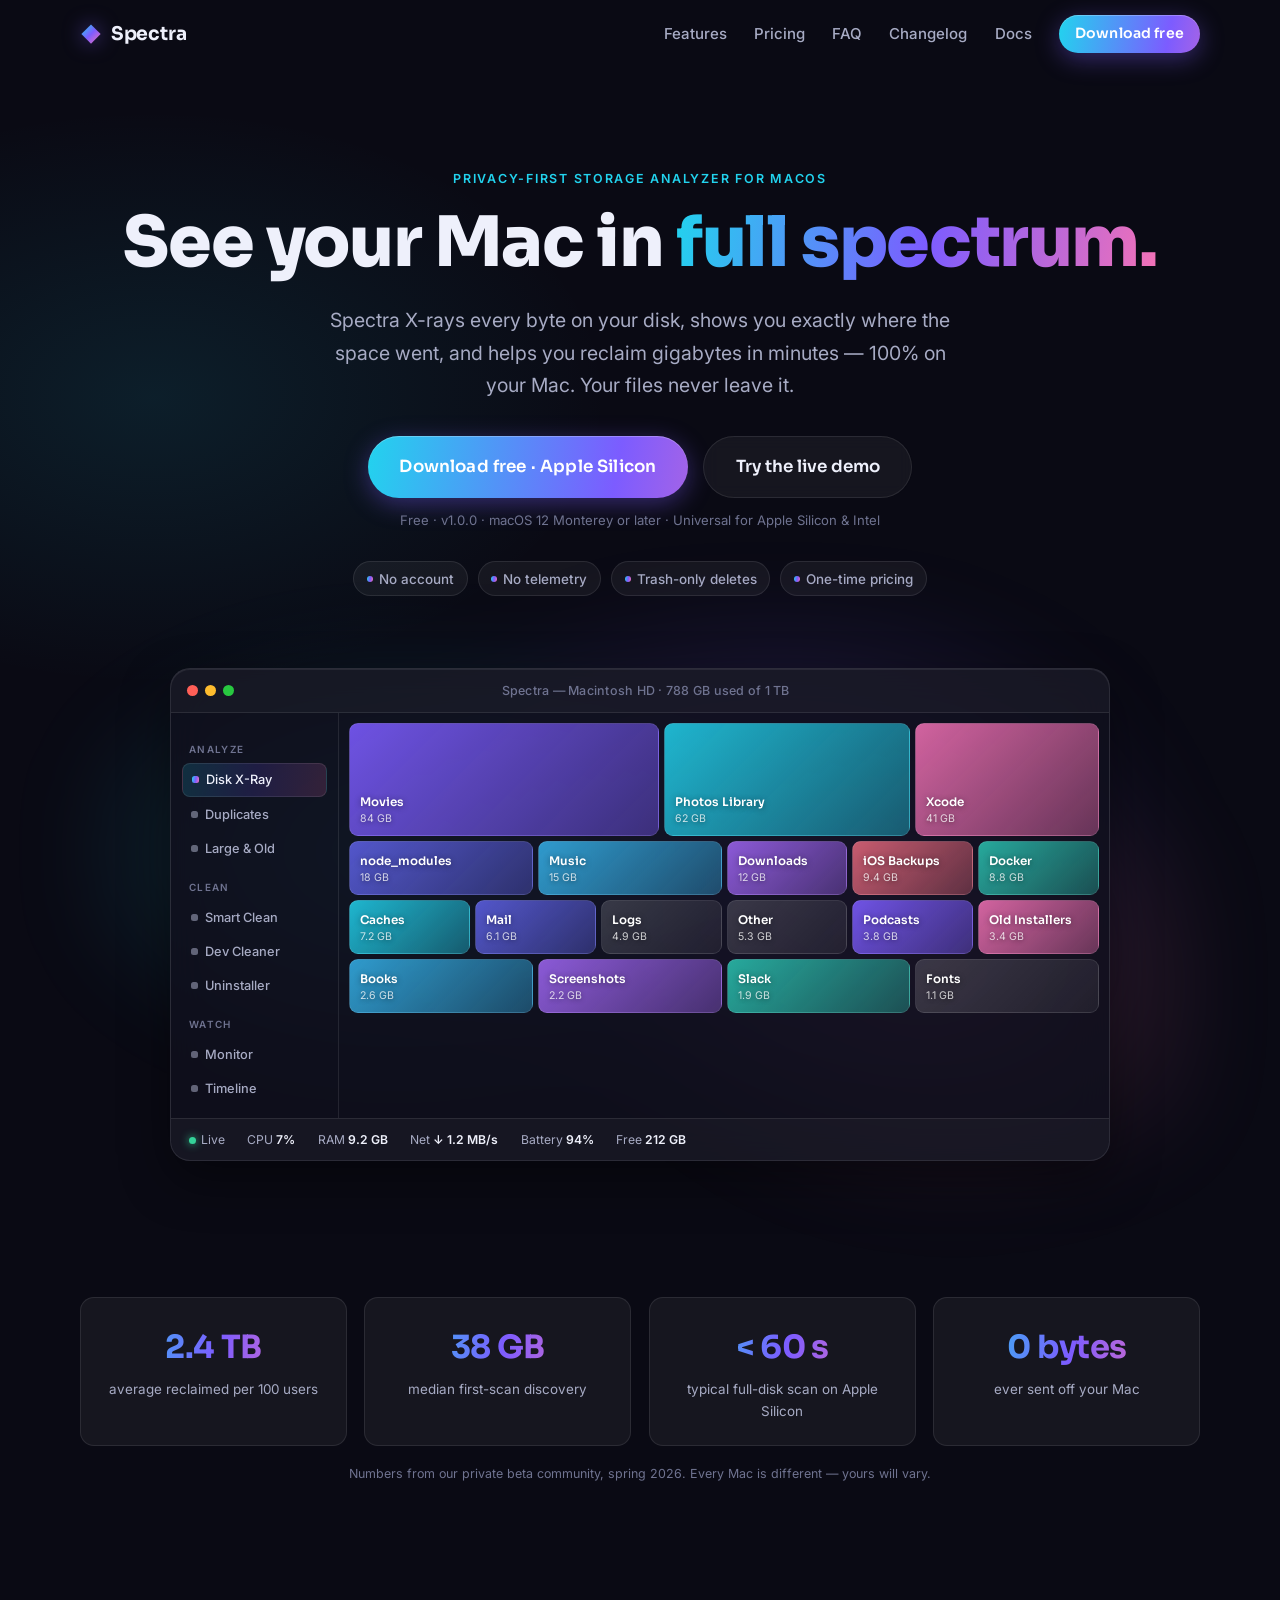
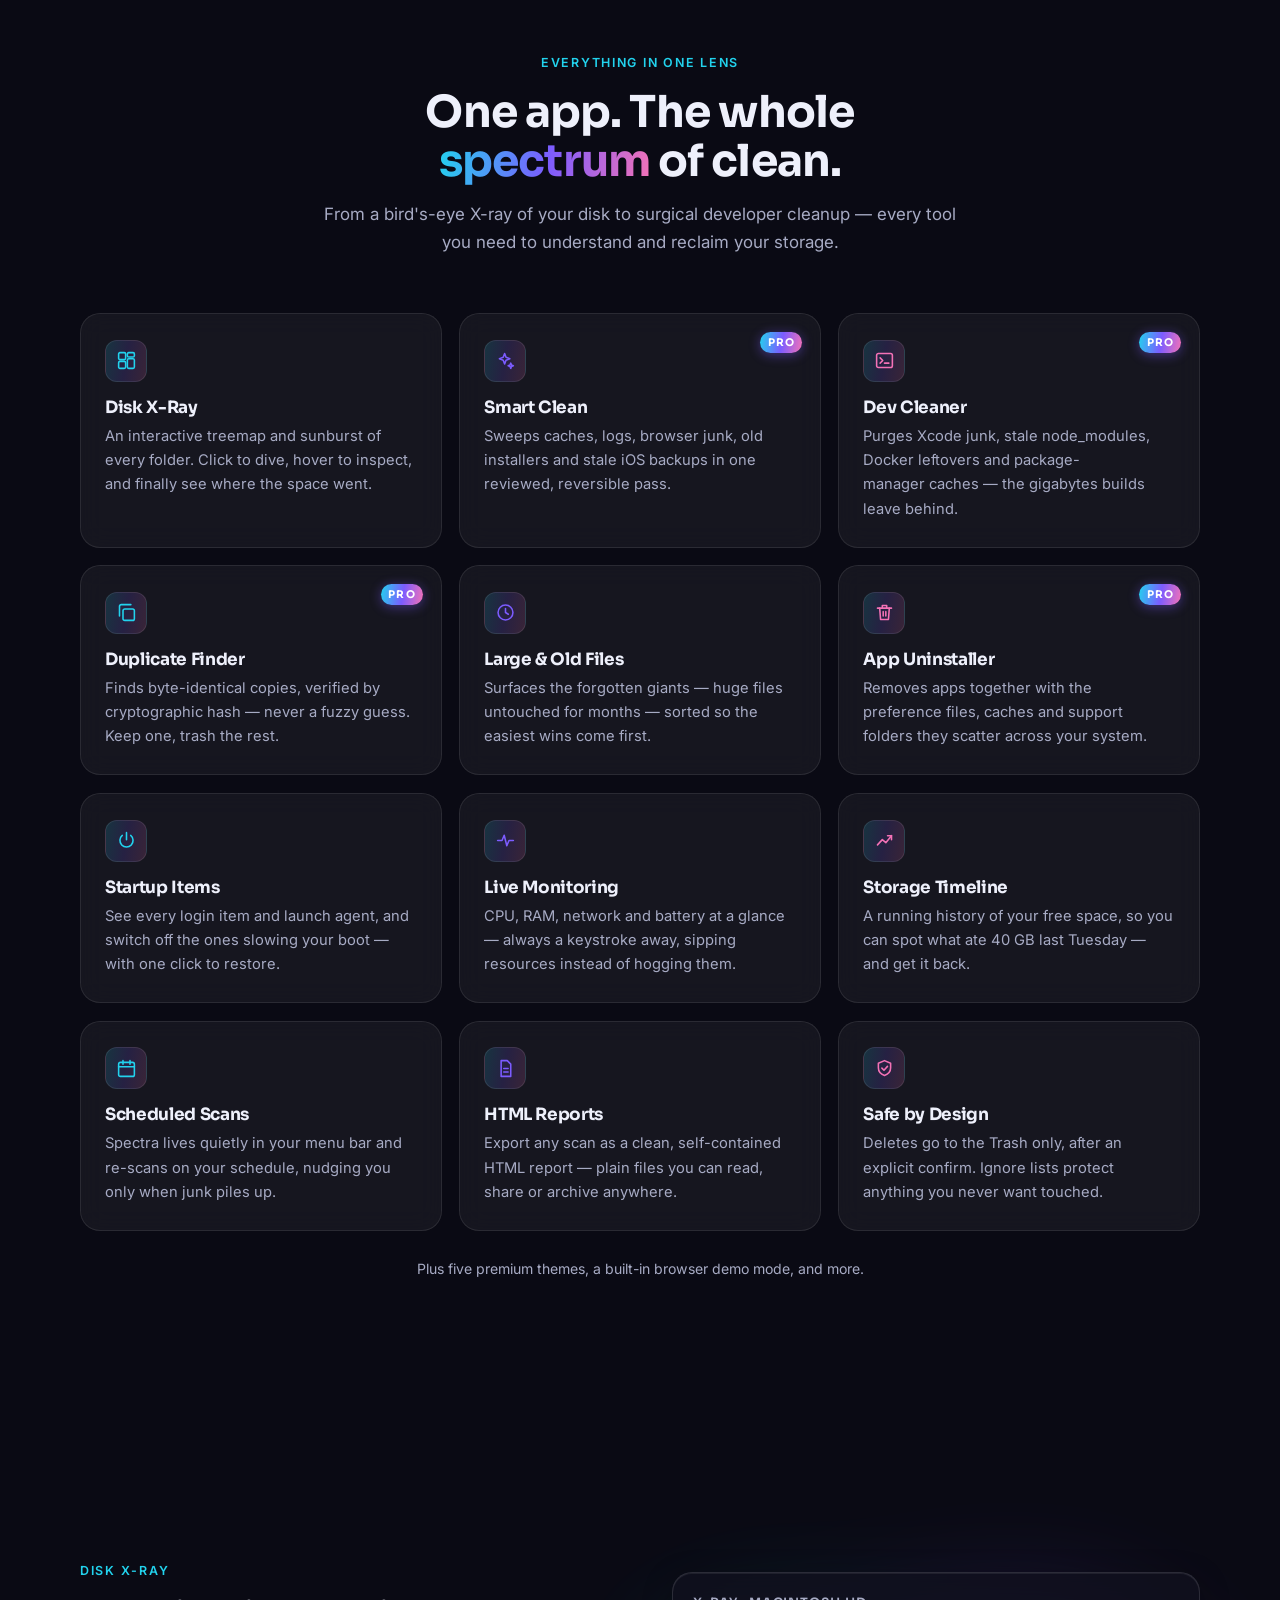
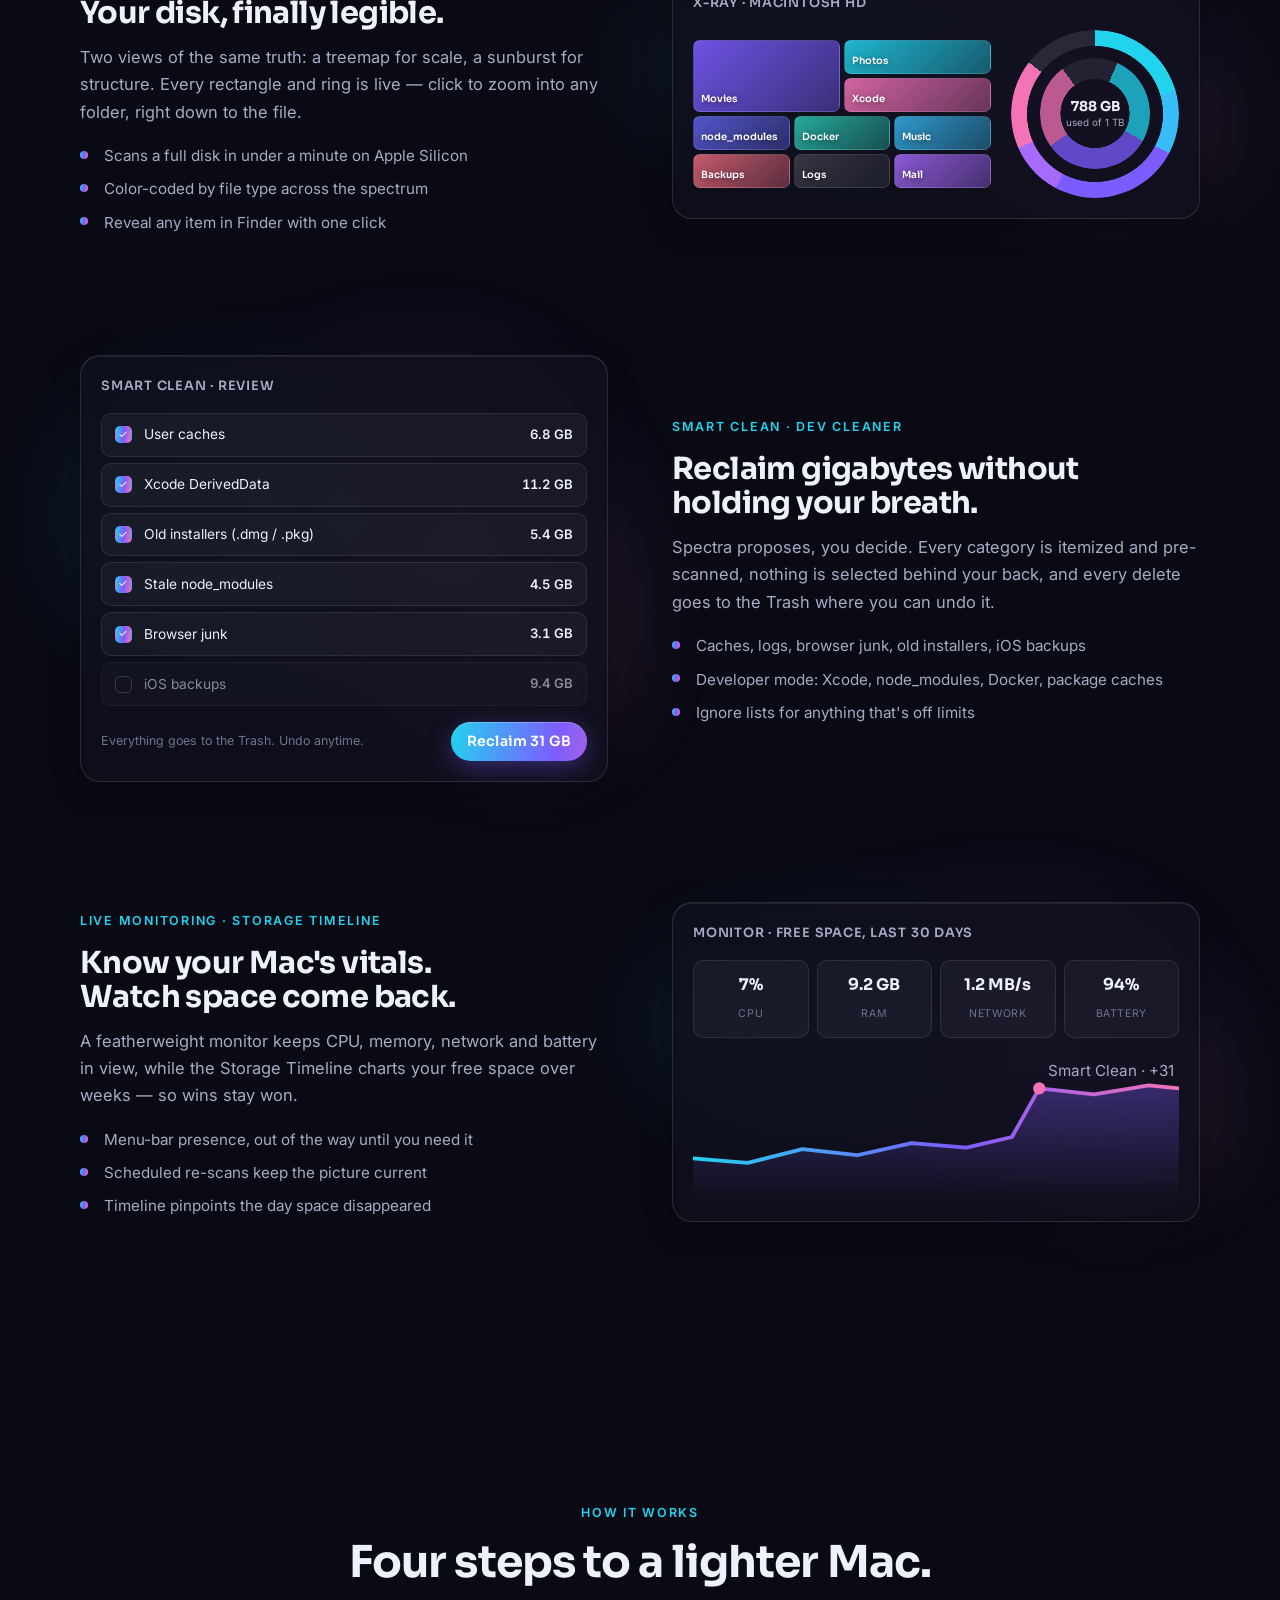
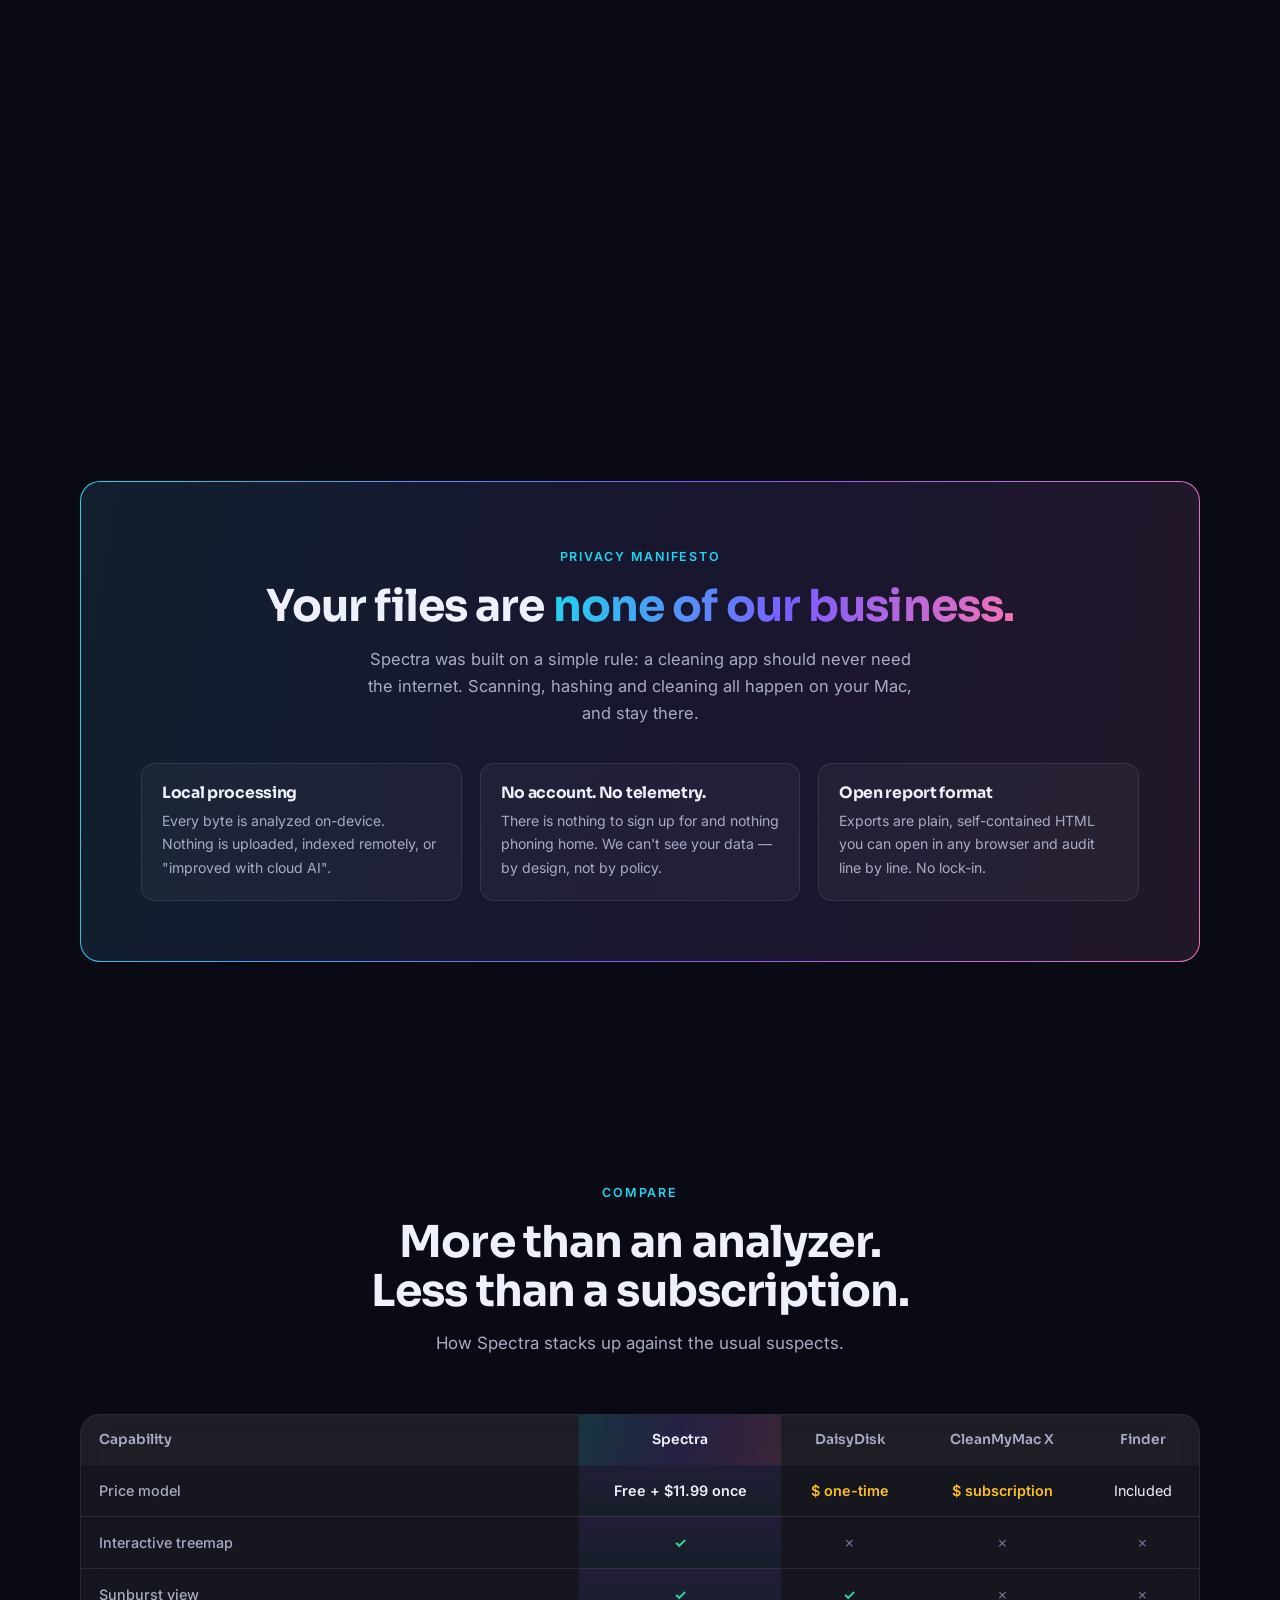
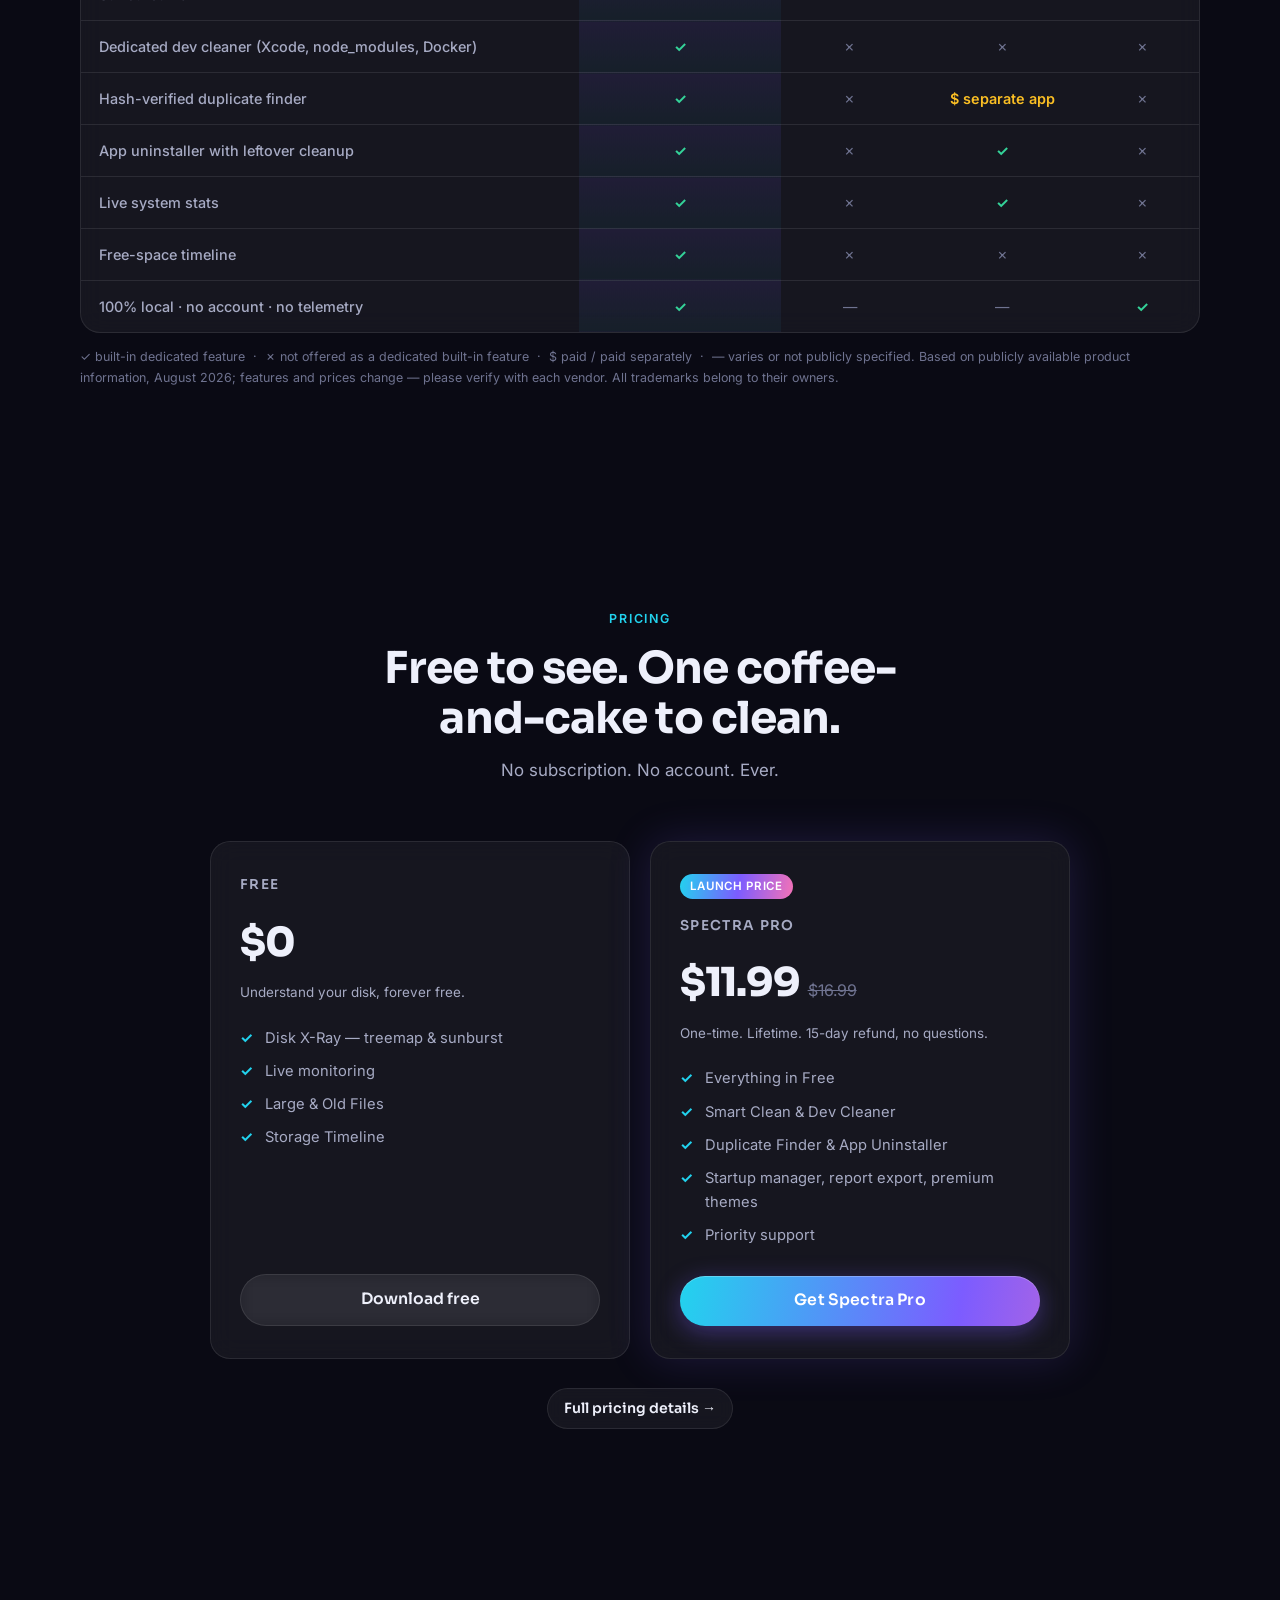
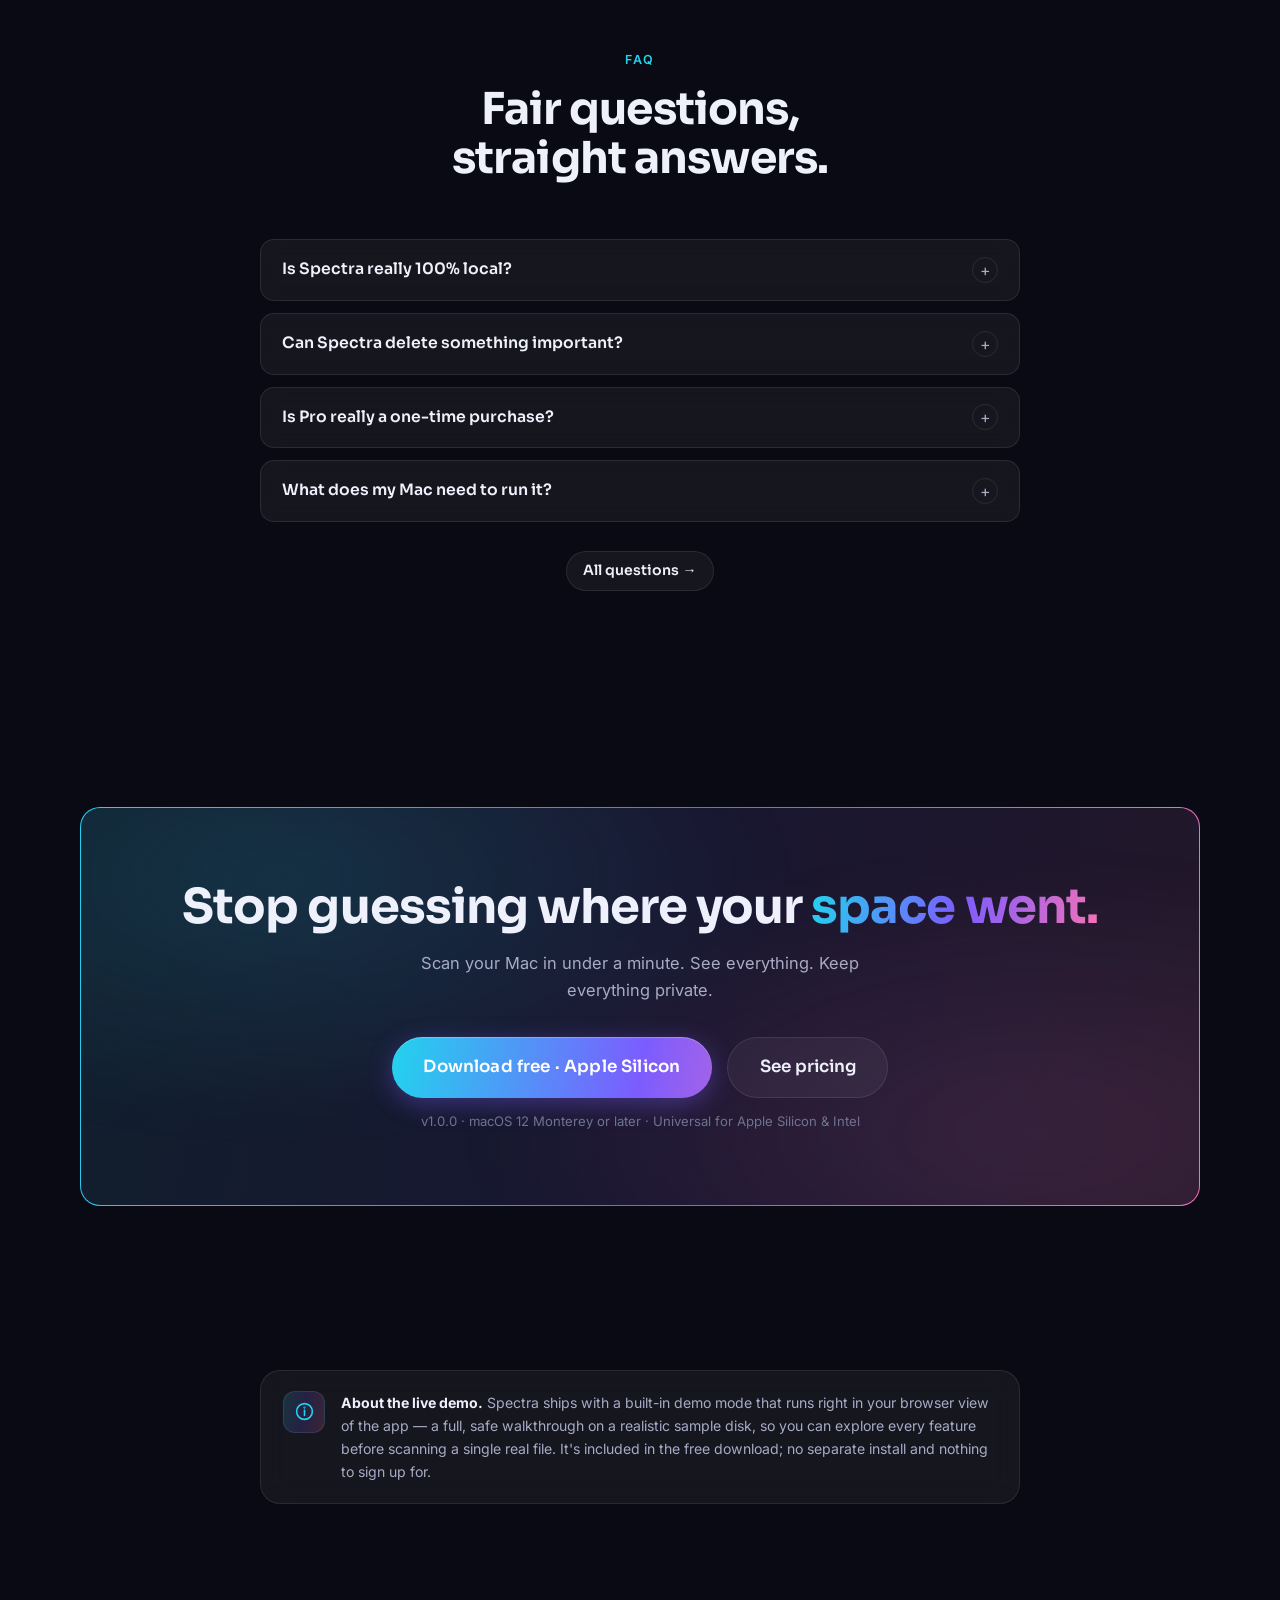
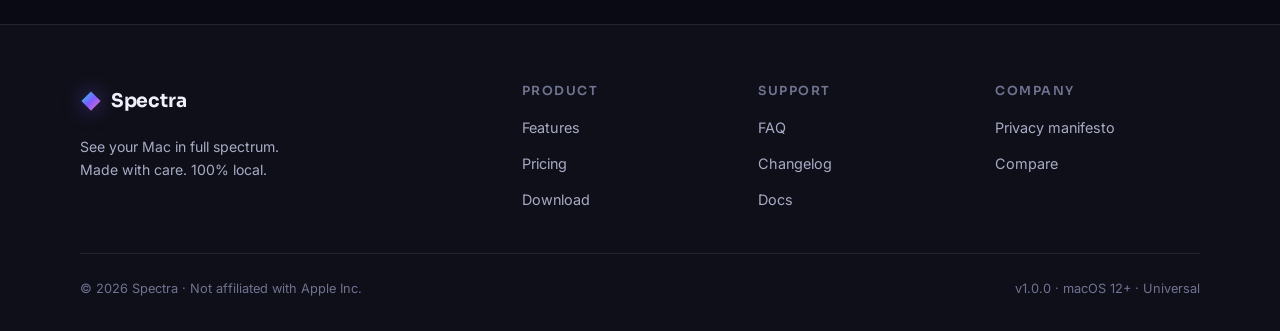
==== index.html @ 370bea1e "Deploy site" ====
<!DOCTYPE html>
<html lang="en">
<head>
  <meta charset="UTF-8">
  <meta name="viewport" content="width=device-width, initial-scale=1.0">
  <title>Spectra — See your Mac in full spectrum | Free Mac Storage Analyzer</title>
  <meta name="description" content="Spectra is a privacy-first storage analyzer &amp; cleaner for macOS. X-ray your disk with interactive treemaps and sunbursts, then reclaim gigabytes with Smart Clean, Dev Cleaner and Duplicate Finder — 100% local, no account, one-time pricing.">
  <meta name="theme-color" content="#0a0a14">

  <!-- Open Graph -->
  <meta property="og:type" content="website">
  <meta property="og:site_name" content="Spectra">
  <meta property="og:title" content="Spectra — See your Mac in full spectrum">
  <meta property="og:description" content="Privacy-first Mac storage analyzer &amp; cleaner. Interactive disk X-ray, Smart Clean, Dev Cleaner, duplicates and more — 100% local, no account, one-time US$11.99.">
  <meta name="twitter:card" content="summary">
  <meta name="twitter:title" content="Spectra — See your Mac in full spectrum">
  <meta name="twitter:description" content="Privacy-first Mac storage analyzer &amp; cleaner. 100% local, no account, one-time pricing.">

  <!-- Favicon: spectrum diamond -->
  <link rel="icon" href="data:image/svg+xml,%3Csvg%20xmlns='http://www.w3.org/2000/svg'%20viewBox='0%200%2064%2064'%3E%3Cdefs%3E%3ClinearGradient%20id='g'%20x1='0'%20y1='0'%20x2='1'%20y2='1'%3E%3Cstop%20offset='0'%20stop-color='%2322d3ee'/%3E%3Cstop%20offset='.5'%20stop-color='%237c5cff'/%3E%3Cstop%20offset='1'%20stop-color='%23f472b6'/%3E%3C/linearGradient%3E%3C/defs%3E%3Cpath%20d='M32%204%2060%2032%2032%2060%204%2032Z'%20fill='url(%23g)'/%3E%3C/svg%3E">

  <!-- Fonts -->
  <link rel="preconnect" href="https://fonts.googleapis.com">
  <link rel="preconnect" href="https://fonts.gstatic.com" crossorigin>
  <link href="https://fonts.googleapis.com/css2?family=Inter:wght@400;500;600&family=Sora:wght@600;700;800&display=swap" rel="stylesheet">

  <link rel="stylesheet" href="assets/site.css">
  <script src="assets/site.js" defer></script>
</head>
<body>
  <a class="skip-link" href="#main">Skip to content</a>

  <!-- ================= NAV (shared chrome) ================= -->
  <header class="site-nav">
    <div class="container nav-inner">
      <a class="logo" href="index.html" aria-label="Spectra home">
        <svg class="logo-mark" viewBox="0 0 64 64" aria-hidden="true">
          <defs>
            <linearGradient id="logo-grad" x1="0" y1="0" x2="1" y2="1">
              <stop offset="0" stop-color="#22d3ee"/>
              <stop offset=".5" stop-color="#7c5cff"/>
              <stop offset="1" stop-color="#f472b6"/>
            </linearGradient>
          </defs>
          <path d="M32 4 60 32 32 60 4 32Z" fill="url(#logo-grad)"/>
        </svg>
        Spectra
      </a>
      <button class="nav-toggle" aria-label="Toggle menu" aria-expanded="false">
        <span></span><span></span><span></span>
      </button>
      <nav class="nav-links" aria-label="Primary">
        <a href="index.html#features">Features</a>
        <a href="pricing.html">Pricing</a>
        <a href="faq.html">FAQ</a>
        <a href="changelog.html">Changelog</a>
        <a href="docs.html">Docs</a>
        <a class="btn btn-sm" href="download.html">Download free</a>
      </nav>
    </div>
  </header>

  <main id="main">

    <!-- ================= 1. HERO ================= -->
    <section class="hero">
      <div class="container">
        <span class="eyebrow">Privacy-first storage analyzer for macOS</span>
        <h1>See your Mac in <span class="grad-text">full&nbsp;spectrum.</span></h1>
        <p class="hero-sub">Spectra X-rays every byte on your disk, shows you exactly where the space went, and helps you reclaim gigabytes in minutes — 100% on your Mac. Your files never leave it.</p>

        <div class="hero-ctas">
          <a class="btn btn-lg js-download" href="https://github.com/prashant1998gupta/spectra/releases/download/v1.0.0/Spectra-1.0.0-arm64.dmg" data-live>Download free · Apple Silicon</a>
          <a class="btn-ghost btn-lg" href="#demo-note">Try the live demo</a>
        </div>
        <span class="btn-note">Free · v1.0.0 · macOS 12 Monterey or later · Universal for Apple Silicon &amp; Intel</span>

        <ul class="chips" aria-label="Trust points">
          <li class="chip">No account</li>
          <li class="chip">No telemetry</li>
          <li class="chip">Trash-only deletes</li>
          <li class="chip">One-time pricing</li>
        </ul>

        <!-- Hero visual: app-window mockup -->
        <div class="hero-visual" aria-hidden="true">
          <div class="aurora"></div>
          <div class="window">
            <div class="win-bar">
              <div class="win-dots"><i></i><i></i><i></i></div>
              <div class="win-title">Spectra — Macintosh HD · 788 GB used of 1 TB</div>
            </div>
            <div class="win-body">
              <div class="win-side">
                <span class="side-label">Analyze</span>
                <span class="side-item is-active">Disk X-Ray</span>
                <span class="side-item">Duplicates</span>
                <span class="side-item">Large &amp; Old</span>
                <span class="side-label">Clean</span>
                <span class="side-item">Smart Clean</span>
                <span class="side-item">Dev Cleaner</span>
                <span class="side-item">Uninstaller</span>
                <span class="side-label">Watch</span>
                <span class="side-item">Monitor</span>
                <span class="side-item">Timeline</span>
              </div>
              <div class="treemap">
                <div class="tile t-violet c5 r2"><b>Movies</b><span>84 GB</span></div>
                <div class="tile t-cyan c4 r2"><b>Photos Library</b><span>62 GB</span></div>
                <div class="tile t-magenta c3 r2"><b>Xcode</b><span>41 GB</span></div>
                <div class="tile t-indigo c3"><b>node_modules</b><span>18 GB</span></div>
                <div class="tile t-sky c3"><b>Music</b><span>15 GB</span></div>
                <div class="tile t-purple c2"><b>Downloads</b><span>12 GB</span></div>
                <div class="tile t-pink c2"><b>iOS Backups</b><span>9.4 GB</span></div>
                <div class="tile t-teal c2"><b>Docker</b><span>8.8 GB</span></div>
                <div class="tile t-cyan c2"><b>Caches</b><span>7.2 GB</span></div>
                <div class="tile t-indigo c2"><b>Mail</b><span>6.1 GB</span></div>
                <div class="tile t-dim c2"><b>Logs</b><span>4.9 GB</span></div>
                <div class="tile t-dim c2"><b>Other</b><span>5.3 GB</span></div>
                <div class="tile t-violet c2"><b>Podcasts</b><span>3.8 GB</span></div>
                <div class="tile t-magenta c2"><b>Old Installers</b><span>3.4 GB</span></div>
                <div class="tile t-sky c3"><b>Books</b><span>2.6 GB</span></div>
                <div class="tile t-purple c3"><b>Screenshots</b><span>2.2 GB</span></div>
                <div class="tile t-teal c3"><b>Slack</b><span>1.9 GB</span></div>
                <div class="tile t-dim c3"><b>Fonts</b><span>1.1 GB</span></div>
              </div>
            </div>
            <div class="statbar">
              <span><i class="dot-live"></i>Live</span>
              <span>CPU <b>7%</b></span>
              <span>RAM <b>9.2 GB</b></span>
              <span>Net <b>↓ 1.2 MB/s</b></span>
              <span>Battery <b>94%</b></span>
              <span>Free <b>212 GB</b></span>
            </div>
          </div>
        </div>
      </div>
    </section>

    <!-- ================= 2. METRICS STRIP ================= -->
    <section class="section--tight">
      <div class="container">
        <div class="metrics reveal">
          <div class="metric"><b>2.4 TB</b><span>average reclaimed per 100 users</span></div>
          <div class="metric"><b>38 GB</b><span>median first-scan discovery</span></div>
          <div class="metric"><b>&lt; 60 s</b><span>typical full-disk scan on Apple Silicon</span></div>
          <div class="metric"><b>0 bytes</b><span>ever sent off your Mac</span></div>
        </div>
        <p class="metrics-note">Numbers from our private beta community, spring 2026. Every Mac is different — yours will vary.</p>
      </div>
    </section>

    <!-- ================= 3. FEATURES ================= -->
    <section class="section" id="features">
      <div class="container">
        <div class="section-head section-head--center">
          <span class="eyebrow">Everything in one lens</span>
          <h2>One app. The whole <span class="grad-text">spectrum</span> of clean.</h2>
          <p>From a bird's-eye X-ray of your disk to surgical developer cleanup — every tool you need to understand and reclaim your storage.</p>
        </div>

        <div class="features-grid">
          <div class="card reveal">
            <span class="card-icon"><svg viewBox="0 0 24 24" fill="none" stroke="currentColor" stroke-width="1.8" stroke-linecap="round" stroke-linejoin="round"><rect x="3" y="3" width="8" height="8" rx="1.5"/><rect x="13" y="3" width="8" height="5" rx="1.5"/><rect x="13" y="10" width="8" height="11" rx="1.5"/><rect x="3" y="13" width="8" height="8" rx="1.5"/></svg></span>
            <h3>Disk X-Ray</h3>
            <p>An interactive treemap and sunburst of every folder. Click to dive, hover to inspect, and finally see where the space went.</p>
          </div>

          <div class="card reveal">
            <span class="badge-pro">Pro</span>
            <span class="card-icon"><svg viewBox="0 0 24 24" fill="none" stroke="currentColor" stroke-width="1.8" stroke-linecap="round" stroke-linejoin="round"><path d="M11 4l1.6 4.4L17 10l-4.4 1.6L11 16l-1.6-4.4L5 10l4.4-1.6z"/><path d="M18 15l.8 2.2L21 18l-2.2.8L18 21l-.8-2.2L15 18l2.2-.8z"/></svg></span>
            <h3>Smart Clean</h3>
            <p>Sweeps caches, logs, browser junk, old installers and stale iOS backups in one reviewed, reversible pass.</p>
          </div>

          <div class="card reveal">
            <span class="badge-pro">Pro</span>
            <span class="card-icon"><svg viewBox="0 0 24 24" fill="none" stroke="currentColor" stroke-width="1.8" stroke-linecap="round" stroke-linejoin="round"><rect x="3" y="4" width="18" height="16" rx="2"/><polyline points="7 9 10 12 7 15"/><line x1="12" y1="15" x2="17" y2="15"/></svg></span>
            <h3>Dev Cleaner</h3>
            <p>Purges Xcode junk, stale node_modules, Docker leftovers and package-manager caches — the gigabytes builds leave behind.</p>
          </div>

          <div class="card reveal">
            <span class="badge-pro">Pro</span>
            <span class="card-icon"><svg viewBox="0 0 24 24" fill="none" stroke="currentColor" stroke-width="1.8" stroke-linecap="round" stroke-linejoin="round"><rect x="8" y="8" width="13" height="13" rx="2"/><path d="M4 16V5a2 2 0 0 1 2-2h11"/></svg></span>
            <h3>Duplicate Finder</h3>
            <p>Finds byte-identical copies, verified by cryptographic hash — never a fuzzy guess. Keep one, trash the rest.</p>
          </div>

          <div class="card reveal">
            <span class="card-icon"><svg viewBox="0 0 24 24" fill="none" stroke="currentColor" stroke-width="1.8" stroke-linecap="round" stroke-linejoin="round"><circle cx="12" cy="12" r="8.5"/><polyline points="12 7.5 12 12 15.2 14"/></svg></span>
            <h3>Large &amp; Old Files</h3>
            <p>Surfaces the forgotten giants — huge files untouched for months — sorted so the easiest wins come first.</p>
          </div>

          <div class="card reveal">
            <span class="badge-pro">Pro</span>
            <span class="card-icon"><svg viewBox="0 0 24 24" fill="none" stroke="currentColor" stroke-width="1.8" stroke-linecap="round" stroke-linejoin="round"><polyline points="4 7 20 7"/><path d="M6.5 7l1 13h9l1-13"/><path d="M9.5 7V4h5v3"/><line x1="10.5" y1="11" x2="10.5" y2="16"/><line x1="13.5" y1="11" x2="13.5" y2="16"/></svg></span>
            <h3>App Uninstaller</h3>
            <p>Removes apps together with the preference files, caches and support folders they scatter across your system.</p>
          </div>

          <div class="card reveal">
            <span class="card-icon"><svg viewBox="0 0 24 24" fill="none" stroke="currentColor" stroke-width="1.8" stroke-linecap="round" stroke-linejoin="round"><path d="M12 3v8"/><path d="M7.2 6.2a7.5 7.5 0 1 0 9.6 0"/></svg></span>
            <h3>Startup Items</h3>
            <p>See every login item and launch agent, and switch off the ones slowing your boot — with one click to restore.</p>
          </div>

          <div class="card reveal">
            <span class="card-icon"><svg viewBox="0 0 24 24" fill="none" stroke="currentColor" stroke-width="1.8" stroke-linecap="round" stroke-linejoin="round"><polyline points="3 12 8 12 10.5 6 13.5 18 16 12 21 12"/></svg></span>
            <h3>Live Monitoring</h3>
            <p>CPU, RAM, network and battery at a glance — always a keystroke away, sipping resources instead of hogging them.</p>
          </div>

          <div class="card reveal">
            <span class="card-icon"><svg viewBox="0 0 24 24" fill="none" stroke="currentColor" stroke-width="1.8" stroke-linecap="round" stroke-linejoin="round"><polyline points="4 17 9.5 11 13.5 14.5 20 6.5"/><polyline points="20 11 20 6.5 15.5 6.5"/></svg></span>
            <h3>Storage Timeline</h3>
            <p>A running history of your free space, so you can spot what ate 40 GB last Tuesday — and get it back.</p>
          </div>

          <div class="card reveal">
            <span class="card-icon"><svg viewBox="0 0 24 24" fill="none" stroke="currentColor" stroke-width="1.8" stroke-linecap="round" stroke-linejoin="round"><rect x="3" y="5" width="18" height="16" rx="2"/><line x1="3" y1="10" x2="21" y2="10"/><line x1="8" y1="3" x2="8" y2="7"/><line x1="16" y1="3" x2="16" y2="7"/></svg></span>
            <h3>Scheduled Scans</h3>
            <p>Spectra lives quietly in your menu bar and re-scans on your schedule, nudging you only when junk piles up.</p>
          </div>

          <div class="card reveal">
            <span class="card-icon"><svg viewBox="0 0 24 24" fill="none" stroke="currentColor" stroke-width="1.8" stroke-linecap="round" stroke-linejoin="round"><path d="M7 3h7l4 4v14H7z"/><line x1="10" y1="12" x2="15" y2="12"/><line x1="10" y1="16" x2="15" y2="16"/></svg></span>
            <h3>HTML Reports</h3>
            <p>Export any scan as a clean, self-contained HTML report — plain files you can read, share or archive anywhere.</p>
          </div>

          <div class="card reveal">
            <span class="card-icon"><svg viewBox="0 0 24 24" fill="none" stroke="currentColor" stroke-width="1.8" stroke-linecap="round" stroke-linejoin="round"><path d="M12 3l7 3v5.2c0 4.4-2.9 7.4-7 8.8-4.1-1.4-7-4.4-7-8.8V6z"/><polyline points="9 11.6 11.4 14 15.4 9.6"/></svg></span>
            <h3>Safe by Design</h3>
            <p>Deletes go to the Trash only, after an explicit confirm. Ignore lists protect anything you never want touched.</p>
          </div>
        </div>

        <p class="center small muted" style="margin-top:1.6rem">Plus five premium themes, a built-in browser demo mode, and more.</p>
      </div>
    </section>

    <!-- ================= 4. DEEP-DIVE ROWS ================= -->
    <section class="section" id="deep-dive">
      <div class="container">

        <!-- (a) Disk X-Ray -->
        <div class="row">
          <div class="row-copy reveal">
            <span class="eyebrow">Disk X-Ray</span>
            <h3>Your disk, finally legible.</h3>
            <p>Two views of the same truth: a treemap for scale, a sunburst for structure. Every rectangle and ring is live — click to zoom into any folder, right down to the file.</p>
            <ul>
              <li>Scans a full disk in under a minute on Apple Silicon</li>
              <li>Color-coded by file type across the spectrum</li>
              <li>Reveal any item in Finder with one click</li>
            </ul>
          </div>
          <div class="row-visual reveal" aria-hidden="true">
            <div class="aurora"></div>
            <div class="mock">
              <div class="mock-title">X-Ray · Macintosh HD</div>
              <div class="xray-mock">
                <div class="mini-treemap">
                  <div class="tile t-violet mc3 mr2"><b>Movies</b></div>
                  <div class="tile t-cyan mc3"><b>Photos</b></div>
                  <div class="tile t-magenta mc3"><b>Xcode</b></div>
                  <div class="tile t-indigo mc2"><b>node_modules</b></div>
                  <div class="tile t-teal mc2"><b>Docker</b></div>
                  <div class="tile t-sky mc2"><b>Music</b></div>
                  <div class="tile t-pink mc2"><b>Backups</b></div>
                  <div class="tile t-dim mc2"><b>Logs</b></div>
                  <div class="tile t-purple mc2"><b>Mail</b></div>
                </div>
                <div class="sunburst">
                  <div class="sun-ring"></div>
                  <div class="sun-core"></div>
                  <div class="sun-label"><b>788 GB</b>used of 1 TB</div>
                </div>
              </div>
            </div>
          </div>
        </div>

        <!-- (b) Smart Clean + Dev Cleaner -->
        <div class="row row--flip">
          <div class="row-copy reveal">
            <span class="eyebrow">Smart Clean · Dev Cleaner</span>
            <h3>Reclaim gigabytes without holding your breath.</h3>
            <p>Spectra proposes, you decide. Every category is itemized and pre-scanned, nothing is selected behind your back, and every delete goes to the Trash where you can undo it.</p>
            <ul>
              <li>Caches, logs, browser junk, old installers, iOS backups</li>
              <li>Developer mode: Xcode, node_modules, Docker, package caches</li>
              <li>Ignore lists for anything that's off limits</li>
            </ul>
          </div>
          <div class="row-visual reveal" aria-hidden="true">
            <div class="aurora"></div>
            <div class="mock">
              <div class="mock-title">Smart Clean · Review</div>
              <div class="checklist">
                <div class="check-item is-on"><span class="box">✓</span> User caches <span class="size">6.8 GB</span></div>
                <div class="check-item is-on"><span class="box">✓</span> Xcode DerivedData <span class="size">11.2 GB</span></div>
                <div class="check-item is-on"><span class="box">✓</span> Old installers (.dmg / .pkg) <span class="size">5.4 GB</span></div>
                <div class="check-item is-on"><span class="box">✓</span> Stale node_modules <span class="size">4.5 GB</span></div>
                <div class="check-item is-on"><span class="box">✓</span> Browser junk <span class="size">3.1 GB</span></div>
                <div class="check-item is-off"><span class="box"></span> iOS backups <span class="size">9.4 GB</span></div>
              </div>
              <div class="reclaim-bar">
                <span class="hint">Everything goes to the Trash. Undo anytime.</span>
                <span class="btn btn-sm">Reclaim 31 GB</span>
              </div>
            </div>
          </div>
        </div>

        <!-- (c) Monitoring + timeline -->
        <div class="row">
          <div class="row-copy reveal">
            <span class="eyebrow">Live Monitoring · Storage Timeline</span>
            <h3>Know your Mac's vitals. Watch space come back.</h3>
            <p>A featherweight monitor keeps CPU, memory, network and battery in view, while the Storage Timeline charts your free space over weeks — so wins stay won.</p>
            <ul>
              <li>Menu-bar presence, out of the way until you need it</li>
              <li>Scheduled re-scans keep the picture current</li>
              <li>Timeline pinpoints the day space disappeared</li>
            </ul>
          </div>
          <div class="row-visual reveal" aria-hidden="true">
            <div class="aurora"></div>
            <div class="mock">
              <div class="mock-title">Monitor · Free space, last 30 days</div>
              <div class="monitor-grid">
                <div class="monitor-cell"><b>7%</b><span>CPU</span></div>
                <div class="monitor-cell"><b>9.2 GB</b><span>RAM</span></div>
                <div class="monitor-cell"><b>1.2 MB/s</b><span>Network</span></div>
                <div class="monitor-cell"><b>94%</b><span>Battery</span></div>
              </div>
              <svg class="spark" viewBox="0 0 320 96" role="img" aria-label="Free space rising after a Smart Clean">
                <defs>
                  <linearGradient id="spark-stroke" x1="0" y1="0" x2="1" y2="0">
                    <stop offset="0" stop-color="#22d3ee"/>
                    <stop offset=".55" stop-color="#7c5cff"/>
                    <stop offset="1" stop-color="#f472b6"/>
                  </linearGradient>
                  <linearGradient id="spark-fill" x1="0" y1="0" x2="0" y2="1">
                    <stop offset="0" stop-color="#7c5cff" stop-opacity=".35"/>
                    <stop offset="1" stop-color="#7c5cff" stop-opacity="0"/>
                  </linearGradient>
                </defs>
                <path d="M0 68 L36 71 L72 62 L108 66 L144 58 L180 61 L210 54 L228 22 L264 26 L300 20 L320 22 L320 96 L0 96 Z" fill="url(#spark-fill)"/>
                <path d="M0 68 L36 71 L72 62 L108 66 L144 58 L180 61 L210 54 L228 22 L264 26 L300 20 L320 22" fill="none" stroke="url(#spark-stroke)" stroke-width="2.5" stroke-linecap="round" stroke-linejoin="round"/>
                <circle cx="228" cy="22" r="4" fill="#f472b6"/>
                <text x="234" y="14" fill="#a7abc4" font-size="10" font-family="Inter, sans-serif">Smart Clean · +31 GB</text>
              </svg>
            </div>
          </div>
        </div>

      </div>
    </section>

    <!-- ================= 5. HOW IT WORKS ================= -->
    <section class="section" id="how">
      <div class="container">
        <div class="section-head section-head--center">
          <span class="eyebrow">How it works</span>
          <h2>Four steps to a lighter Mac.</h2>
        </div>
        <div class="steps">
          <div class="step reveal">
            <span class="step-num">1</span>
            <h3>Download</h3>
            <p>Grab the free universal app and drag it to Applications. No account, no setup wizard.</p>
          </div>
          <div class="step reveal">
            <span class="step-num">2</span>
            <h3>Scan</h3>
            <p>Point Spectra at a disk or folder. A full drive takes under a minute on Apple Silicon.</p>
          </div>
          <div class="step reveal">
            <span class="step-num">3</span>
            <h3>See</h3>
            <p>Explore the treemap and sunburst. Every color band is a folder you can dive into.</p>
          </div>
          <div class="step reveal">
            <span class="step-num">4</span>
            <h3>Reclaim</h3>
            <p>Review what Spectra found, confirm, and watch gigabytes return — via the Trash, always undoable.</p>
          </div>
        </div>
      </div>
    </section>

    <!-- ================= 6. PRIVACY MANIFESTO ================= -->
    <section class="section" id="privacy">
      <div class="container">
        <div class="manifesto grad-border reveal">
          <span class="eyebrow">Privacy manifesto</span>
          <h2>Your files are <span class="grad-text">none of our business.</span></h2>
          <p>Spectra was built on a simple rule: a cleaning app should never need the internet. Scanning, hashing and cleaning all happen on your Mac, and stay there.</p>
          <div class="manifesto-points">
            <div class="manifesto-point">
              <h3>Local processing</h3>
              <p>Every byte is analyzed on-device. Nothing is uploaded, indexed remotely, or "improved with cloud AI".</p>
            </div>
            <div class="manifesto-point">
              <h3>No account. No telemetry.</h3>
              <p>There is nothing to sign up for and nothing phoning home. We can't see your data — by design, not by policy.</p>
            </div>
            <div class="manifesto-point">
              <h3>Open report format</h3>
              <p>Exports are plain, self-contained HTML you can open in any browser and audit line by line. No lock-in.</p>
            </div>
          </div>
        </div>
      </div>
    </section>

    <!-- ================= 7. COMPARISON ================= -->
    <section class="section" id="compare">
      <div class="container">
        <div class="section-head section-head--center">
          <span class="eyebrow">Compare</span>
          <h2>More than an analyzer. Less than a subscription.</h2>
          <p>How Spectra stacks up against the usual suspects.</p>
        </div>

        <div class="table-wrap reveal">
          <table class="compare">
            <thead>
              <tr>
                <th scope="col">Capability</th>
                <th scope="col" class="col-spectra">Spectra</th>
                <th scope="col">DaisyDisk</th>
                <th scope="col">CleanMyMac&nbsp;X</th>
                <th scope="col">Finder</th>
              </tr>
            </thead>
            <tbody>
              <tr>
                <th scope="row">Price model</th>
                <td class="col-spectra">Free + $11.99 once</td>
                <td class="mark-paid">$ one-time</td>
                <td class="mark-paid">$ subscription</td>
                <td>Included</td>
              </tr>
              <tr>
                <th scope="row">Interactive treemap</th>
                <td class="col-spectra"><span class="mark-yes">✓</span></td>
                <td><span class="mark-no">✗</span></td>
                <td><span class="mark-no">✗</span></td>
                <td><span class="mark-no">✗</span></td>
              </tr>
              <tr>
                <th scope="row">Sunburst view</th>
                <td class="col-spectra"><span class="mark-yes">✓</span></td>
                <td><span class="mark-yes">✓</span></td>
                <td><span class="mark-no">✗</span></td>
                <td><span class="mark-no">✗</span></td>
              </tr>
              <tr>
                <th scope="row">Dedicated dev cleaner (Xcode, node_modules, Docker)</th>
                <td class="col-spectra"><span class="mark-yes">✓</span></td>
                <td><span class="mark-no">✗</span></td>
                <td><span class="mark-no">✗</span></td>
                <td><span class="mark-no">✗</span></td>
              </tr>
              <tr>
                <th scope="row">Hash-verified duplicate finder</th>
                <td class="col-spectra"><span class="mark-yes">✓</span></td>
                <td><span class="mark-no">✗</span></td>
                <td><span class="mark-paid">$ separate app</span></td>
                <td><span class="mark-no">✗</span></td>
              </tr>
              <tr>
                <th scope="row">App uninstaller with leftover cleanup</th>
                <td class="col-spectra"><span class="mark-yes">✓</span></td>
                <td><span class="mark-no">✗</span></td>
                <td><span class="mark-yes">✓</span></td>
                <td><span class="mark-no">✗</span></td>
              </tr>
              <tr>
                <th scope="row">Live system stats</th>
                <td class="col-spectra"><span class="mark-yes">✓</span></td>
                <td><span class="mark-no">✗</span></td>
                <td><span class="mark-yes">✓</span></td>
                <td><span class="mark-no">✗</span></td>
              </tr>
              <tr>
                <th scope="row">Free-space timeline</th>
                <td class="col-spectra"><span class="mark-yes">✓</span></td>
                <td><span class="mark-no">✗</span></td>
                <td><span class="mark-no">✗</span></td>
                <td><span class="mark-no">✗</span></td>
              </tr>
              <tr>
                <th scope="row">100% local · no account · no telemetry</th>
                <td class="col-spectra"><span class="mark-yes">✓</span></td>
                <td><span class="mark-no">—</span></td>
                <td><span class="mark-no">—</span></td>
                <td><span class="mark-yes">✓</span></td>
              </tr>
            </tbody>
          </table>
        </div>
        <p class="compare-note">✓ built-in dedicated feature &nbsp;·&nbsp; ✗ not offered as a dedicated built-in feature &nbsp;·&nbsp; $ paid / paid separately &nbsp;·&nbsp; — varies or not publicly specified. Based on publicly available product information, August 2026; features and prices change — please verify with each vendor. All trademarks belong to their owners.</p>
      </div>
    </section>

    <!-- ================= 8. PRICING TEASER ================= -->
    <section class="section" id="pricing-teaser">
      <div class="container">
        <div class="section-head section-head--center">
          <span class="eyebrow">Pricing</span>
          <h2>Free to see. One coffee-and-cake to clean.</h2>
          <p>No subscription. No account. Ever.</p>
        </div>

        <div class="price-grid">
          <div class="price-card reveal">
            <span class="price-plan">Free</span>
            <div class="price-tag"><b>$0</b></div>
            <p class="price-sub">Understand your disk, forever free.</p>
            <ul class="price-list">
              <li>Disk X-Ray — treemap &amp; sunburst</li>
              <li>Live monitoring</li>
              <li>Large &amp; Old Files</li>
              <li>Storage Timeline</li>
            </ul>
            <a class="btn-ghost js-download" href="https://github.com/prashant1998gupta/spectra/releases/latest" data-live>Download free</a>
          </div>

          <div class="price-card grad-border reveal">
            <span class="price-flag">Launch price</span>
            <span class="price-plan">Spectra Pro</span>
            <div class="price-tag"><b>$11.99</b><span class="was">$16.99</span></div>
            <p class="price-sub">One-time. Lifetime. 15-day refund, no questions.</p>
            <ul class="price-list">
              <li>Everything in Free</li>
              <li>Smart Clean &amp; Dev Cleaner</li>
              <li>Duplicate Finder &amp; App Uninstaller</li>
              <li>Startup manager, report export, premium themes</li>
              <li>Priority support</li>
            </ul>
            <a class="btn js-buy" href="#">Get Spectra Pro</a>
          </div>
        </div>

        <p class="center" style="margin-top:1.8rem"><a class="btn-ghost btn-sm" href="pricing.html">Full pricing details →</a></p>
      </div>
    </section>

    <!-- ================= 9. FAQ TEASER ================= -->
    <section class="section" id="faq">
      <div class="container">
        <div class="section-head section-head--center">
          <span class="eyebrow">FAQ</span>
          <h2>Fair questions, straight answers.</h2>
        </div>

        <div class="faq-list">
          <details class="faq-item reveal">
            <summary>Is Spectra really 100% local?</summary>
            <div class="faq-a">Yes. Scanning, hashing, cleaning and reporting all run on your Mac and the results stay there. Spectra needs no account, sends no telemetry, and works perfectly with the network cable unplugged.</div>
          </details>
          <details class="faq-item reveal">
            <summary>Can Spectra delete something important?</summary>
            <div class="faq-a">Spectra never bypasses the Trash. Every delete is itemized, explicitly confirmed by you, and lands in the Trash where it can be restored. Ignore lists let you fence off anything that must never be touched.</div>
          </details>
          <details class="faq-item reveal">
            <summary>Is Pro really a one-time purchase?</summary>
            <div class="faq-a">Really. Spectra Pro is US$11.99 once — a launch price, regularly $16.99 — and it's yours for life. No subscription ever, and a 15-day money-back guarantee if it's not for you.</div>
          </details>
          <details class="faq-item reveal">
            <summary>What does my Mac need to run it?</summary>
            <div class="faq-a">macOS 12 Monterey or later. Spectra v1.0.0 ships as a universal build, native on both Apple Silicon and Intel Macs.</div>
          </details>
        </div>

        <p class="center" style="margin-top:1.8rem"><a class="btn-ghost btn-sm" href="faq.html">All questions →</a></p>
      </div>
    </section>

    <!-- ================= 10. FINAL CTA ================= -->
    <section class="section">
      <div class="container">
        <div class="cta-band grad-border reveal">
          <h2>Stop guessing where your <span class="grad-text">space went.</span></h2>
          <p>Scan your Mac in under a minute. See everything. Keep everything private.</p>
          <div class="hero-ctas">
            <a class="btn btn-lg js-download" href="https://github.com/prashant1998gupta/spectra/releases/download/v1.0.0/Spectra-1.0.0-arm64.dmg" data-live>Download free · Apple Silicon</a>
            <a class="btn-ghost btn-lg" href="pricing.html">See pricing</a>
          </div>
          <span class="btn-note">v1.0.0 · macOS 12 Monterey or later · Universal for Apple Silicon &amp; Intel</span>
        </div>
      </div>
    </section>

    <!-- Demo mode note -->
    <section class="section--tight" id="demo-note">
      <div class="container">
        <aside class="demo-note panel">
          <span class="card-icon" aria-hidden="true"><svg viewBox="0 0 24 24" fill="none" stroke="currentColor" stroke-width="1.8" stroke-linecap="round" stroke-linejoin="round"><circle cx="12" cy="12" r="9"/><line x1="12" y1="10.5" x2="12" y2="16.5"/><circle cx="12" cy="7.5" r="0.4"/></svg></span>
          <p><b>About the live demo.</b> Spectra ships with a built-in demo mode that runs right in your browser view of the app — a full, safe walkthrough on a realistic sample disk, so you can explore every feature before scanning a single real file. It's included in the free download; no separate install and nothing to sign up for.</p>
        </aside>
      </div>
    </section>

  </main>

  <!-- ================= FOOTER (shared chrome) ================= -->
  <footer class="site-footer">
    <div class="container">
      <div class="footer-grid">
        <div class="footer-brand">
          <a class="logo" href="index.html">
            <svg class="logo-mark" viewBox="0 0 64 64" aria-hidden="true">
              <defs>
                <linearGradient id="logo-grad-f" x1="0" y1="0" x2="1" y2="1">
                  <stop offset="0" stop-color="#22d3ee"/>
                  <stop offset=".5" stop-color="#7c5cff"/>
                  <stop offset="1" stop-color="#f472b6"/>
                </linearGradient>
              </defs>
              <path d="M32 4 60 32 32 60 4 32Z" fill="url(#logo-grad-f)"/>
            </svg>
            Spectra
          </a>
          <p>See your Mac in full spectrum.<br>Made with care. 100% local.</p>
        </div>
        <div class="footer-col">
          <h4>Product</h4>
          <ul>
            <li><a href="index.html#features">Features</a></li>
            <li><a href="pricing.html">Pricing</a></li>
            <li><a href="download.html">Download</a></li>
          </ul>
        </div>
        <div class="footer-col">
          <h4>Support</h4>
          <ul>
            <li><a href="faq.html">FAQ</a></li>
            <li><a href="changelog.html">Changelog</a></li>
            <li><a href="docs.html">Docs</a></li>
          </ul>
        </div>
        <div class="footer-col">
          <h4>Company</h4>
          <ul>
            <li><a href="index.html#privacy">Privacy manifesto</a></li>
            <li><a href="index.html#compare">Compare</a></li>
          </ul>
        </div>
      </div>
      <div class="footer-bottom">
        <span>© <span data-year>2026</span> Spectra · Not affiliated with Apple Inc.</span>
        <span>v1.0.0 · macOS 12+ · Universal</span>
      </div>
    </div>
  </footer>
</body>
</html>
---- assets/site.css ----
/* =========================================================================
   Spectra — shared stylesheet (Aurora design language)
   Used by: index.html, pricing.html, faq.html, changelog.html, download.html
   ========================================================================= */

/* -------------------------------------------------------------------------
   1. Tokens
   ------------------------------------------------------------------------- */
:root {
  /* Color */
  --bg: #0a0a14;
  --bg-raise: #10101e;
  --text: #eef0fb;
  --muted: #a7abc4;
  --faint: #6f7390;
  --line: rgba(255, 255, 255, 0.09);
  --glass: rgba(255, 255, 255, 0.05);
  --glass-strong: rgba(255, 255, 255, 0.08);
  --cyan: #22d3ee;
  --violet: #7c5cff;
  --magenta: #f472b6;
  --grad: linear-gradient(100deg, var(--cyan) 0%, var(--violet) 52%, var(--magenta) 100%);
  --grad-soft: linear-gradient(100deg, rgba(34, 211, 238, 0.16), rgba(124, 92, 255, 0.16), rgba(244, 114, 182, 0.16));
  --ok: #34d399;
  --warn: #fbbf24;

  /* Shape & depth */
  --radius-sm: 10px;
  --radius: 14px;
  --radius-lg: 20px;
  --shadow: 0 18px 50px rgba(0, 0, 0, 0.45);
  --shadow-soft: 0 8px 30px rgba(0, 0, 0, 0.30);
  --glow-cyan: 0 0 34px rgba(34, 211, 238, 0.28);
  --glow-violet: 0 0 34px rgba(124, 92, 255, 0.30);

  /* Type */
  --font-display: "Sora", -apple-system, BlinkMacSystemFont, "Segoe UI", sans-serif;
  --font-text: "Inter", -apple-system, BlinkMacSystemFont, "Segoe UI", Helvetica, Arial, sans-serif;

  /* Layout */
  --container: 1120px;
  --nav-h: 68px;
}

/* -------------------------------------------------------------------------
   2. Base / reset
   ------------------------------------------------------------------------- */
*,
*::before,
*::after {
  box-sizing: border-box;
  margin: 0;
  padding: 0;
}

html {
  scroll-behavior: smooth;
  scroll-padding-top: calc(var(--nav-h) + 16px);
}

body {
  font-family: var(--font-text);
  font-size: 16.5px;
  line-height: 1.65;
  color: var(--text);
  background-color: var(--bg);
  background-image:
    radial-gradient(900px 520px at 78% -8%, rgba(124, 92, 255, 0.16), transparent 62%),
    radial-gradient(760px 480px at 12% 4%, rgba(34, 211, 238, 0.10), transparent 60%),
    radial-gradient(900px 620px at 55% 110%, rgba(244, 114, 182, 0.07), transparent 65%);
  background-repeat: no-repeat;
  overflow-x: clip;
  -webkit-font-smoothing: antialiased;
  text-rendering: optimizeLegibility;
}

img,
svg {
  max-width: 100%;
  display: block;
}

a {
  color: inherit;
  text-decoration: none;
}

button {
  font: inherit;
  color: inherit;
  background: none;
  border: 0;
  cursor: pointer;
}

ul,
ol {
  list-style: none;
}

::selection {
  background: rgba(124, 92, 255, 0.45);
  color: #fff;
}

h1, h2, h3, h4 {
  font-family: var(--font-display);
  font-weight: 700;
  line-height: 1.12;
  letter-spacing: -0.02em;
  text-wrap: balance;
}

h1 { font-size: clamp(2.5rem, 6.2vw, 4.35rem); font-weight: 800; }
h2 { font-size: clamp(1.85rem, 3.6vw, 2.75rem); }
h3 { font-size: clamp(1.2rem, 2vw, 1.45rem); }

p { text-wrap: pretty; }

.skip-link {
  position: absolute;
  left: -999px;
  top: 8px;
  z-index: 200;
  padding: 10px 16px;
  background: var(--bg-raise);
  border: 1px solid var(--line);
  border-radius: var(--radius-sm);
}

.skip-link:focus {
  left: 8px;
}

:focus-visible {
  outline: 2px solid var(--cyan);
  outline-offset: 3px;
  border-radius: 4px;
}

/* -------------------------------------------------------------------------
   3. Utilities
   ------------------------------------------------------------------------- */
.container {
  width: min(var(--container), 100% - 2.5rem);
  margin-inline: auto;
}

.section {
  padding-block: clamp(4rem, 9vw, 6.75rem);
}

.section--tight {
  padding-block: clamp(2.25rem, 5vw, 3.5rem);
}

.section-head {
  max-width: 640px;
  margin-bottom: clamp(2.25rem, 5vw, 3.5rem);
}

.section-head--center {
  margin-inline: auto;
  text-align: center;
}

.section-head p {
  margin-top: 0.9rem;
  color: var(--muted);
  font-size: 1.06rem;
}

.eyebrow {
  display: inline-block;
  font-size: 0.78rem;
  font-weight: 600;
  letter-spacing: 0.14em;
  text-transform: uppercase;
  color: var(--cyan);
  margin-bottom: 0.9rem;
}

.grad-text {
  background: var(--grad);
  -webkit-background-clip: text;
  background-clip: text;
  color: transparent;
}

.muted { color: var(--muted); }
.small { font-size: 0.88rem; }
.center { text-align: center; }

/* -------------------------------------------------------------------------
   4. Buttons & chips
   ------------------------------------------------------------------------- */
.btn {
  display: inline-flex;
  align-items: center;
  justify-content: center;
  gap: 0.55em;
  padding: 0.78em 1.55em;
  border-radius: 999px;
  font-family: var(--font-display);
  font-size: 0.98rem;
  font-weight: 600;
  letter-spacing: 0.01em;
  color: #fff;
  background: var(--grad);
  background-size: 150% 100%;
  background-position: 0% 0%;
  box-shadow: 0 6px 24px rgba(124, 92, 255, 0.38), inset 0 1px 0 rgba(255, 255, 255, 0.25);
  transition: background-position 0.35s ease, transform 0.2s ease, box-shadow 0.25s ease;
  white-space: nowrap;
}

.btn:hover {
  background-position: 100% 0%;
  transform: translateY(-2px);
  box-shadow: 0 10px 34px rgba(124, 92, 255, 0.5), inset 0 1px 0 rgba(255, 255, 255, 0.25);
}

.btn:active { transform: translateY(0); }

.btn-ghost {
  display: inline-flex;
  align-items: center;
  justify-content: center;
  gap: 0.55em;
  padding: 0.78em 1.55em;
  border-radius: 999px;
  font-family: var(--font-display);
  font-size: 0.98rem;
  font-weight: 600;
  color: var(--text);
  background: var(--glass);
  border: 1px solid var(--line);
  backdrop-filter: blur(8px);
  -webkit-backdrop-filter: blur(8px);
  transition: border-color 0.25s ease, background 0.25s ease, transform 0.2s ease;
  white-space: nowrap;
}

.btn-ghost:hover {
  background: var(--glass-strong);
  border-color: rgba(255, 255, 255, 0.22);
  transform: translateY(-2px);
}

.btn-lg { padding: 0.95em 1.9em; font-size: 1.05rem; }
.btn-sm { padding: 0.55em 1.15em; font-size: 0.88rem; }

.btn-note {
  display: block;
  margin-top: 0.8rem;
  font-size: 0.82rem;
  color: var(--faint);
}

.chips {
  display: flex;
  flex-wrap: wrap;
  gap: 0.6rem;
}

.chip {
  display: inline-flex;
  align-items: center;
  gap: 0.45em;
  padding: 0.42em 0.95em;
  border-radius: 999px;
  font-size: 0.84rem;
  font-weight: 500;
  color: var(--muted);
  background: var(--glass);
  border: 1px solid var(--line);
}

.chip::before {
  content: "";
  width: 6px;
  height: 6px;
  border-radius: 50%;
  background: var(--grad);
  flex: none;
}

/* -------------------------------------------------------------------------
   5. Navigation
   ------------------------------------------------------------------------- */
.site-nav {
  position: sticky;
  top: 0;
  z-index: 100;
  height: var(--nav-h);
  transition: background 0.3s ease, border-color 0.3s ease, backdrop-filter 0.3s ease;
  border-bottom: 1px solid transparent;
}

.site-nav.is-scrolled,
.site-nav.nav-open {
  background: rgba(10, 10, 20, 0.72);
  border-bottom-color: var(--line);
  backdrop-filter: blur(16px) saturate(1.4);
  -webkit-backdrop-filter: blur(16px) saturate(1.4);
}

.nav-inner {
  height: var(--nav-h);
  display: flex;
  align-items: center;
  gap: 2rem;
}

.logo {
  display: inline-flex;
  align-items: center;
  gap: 0.55rem;
  font-family: var(--font-display);
  font-weight: 700;
  font-size: 1.18rem;
  letter-spacing: -0.01em;
}

.logo-mark {
  width: 22px;
  height: 22px;
  flex: none;
  filter: drop-shadow(0 0 10px rgba(124, 92, 255, 0.55));
}

.nav-links {
  display: flex;
  align-items: center;
  gap: 1.7rem;
  margin-left: auto;
}

.nav-links a:not(.btn) {
  font-size: 0.94rem;
  font-weight: 500;
  color: var(--muted);
  transition: color 0.2s ease;
}

.nav-links a:not(.btn):hover { color: var(--text); }

.nav-toggle {
  display: none;
  margin-left: auto;
  width: 44px;
  height: 44px;
  border-radius: var(--radius-sm);
  flex-direction: column;
  align-items: center;
  justify-content: center;
  gap: 5px;
}

.nav-toggle span {
  display: block;
  width: 20px;
  height: 2px;
  border-radius: 2px;
  background: var(--text);
  transition: transform 0.28s ease, opacity 0.2s ease;
}

.nav-open .nav-toggle span:nth-child(1) { transform: translateY(7px) rotate(45deg); }
.nav-open .nav-toggle span:nth-child(2) { opacity: 0; }
.nav-open .nav-toggle span:nth-child(3) { transform: translateY(-7px) rotate(-45deg); }

@media (max-width: 800px) {
  .nav-toggle { display: flex; }

  .nav-links {
    position: absolute;
    top: var(--nav-h);
    left: 0;
    right: 0;
    margin: 0;
    padding: 1.1rem 1.25rem 1.4rem;
    flex-direction: column;
    align-items: stretch;
    gap: 0.35rem;
    background: rgba(12, 12, 24, 0.96);
    border-bottom: 1px solid var(--line);
    backdrop-filter: blur(18px);
    -webkit-backdrop-filter: blur(18px);
    display: none;
  }

  .nav-open .nav-links { display: flex; }

  .nav-links a:not(.btn) {
    padding: 0.7rem 0.6rem;
    border-radius: var(--radius-sm);
    font-size: 1.02rem;
  }

  .nav-links a:not(.btn):hover { background: var(--glass); }

  .nav-links .btn { margin-top: 0.6rem; }
}

/* -------------------------------------------------------------------------
   6. Panels & cards
   ------------------------------------------------------------------------- */
.panel {
  background: var(--glass);
  border: 1px solid var(--line);
  border-radius: var(--radius-lg);
  backdrop-filter: blur(14px);
  -webkit-backdrop-filter: blur(14px);
}

.card {
  position: relative;
  padding: 1.6rem 1.5rem;
  background: var(--glass);
  border: 1px solid var(--line);
  border-radius: var(--radius-lg);
  backdrop-filter: blur(12px);
  -webkit-backdrop-filter: blur(12px);
  transition: transform 0.25s ease, border-color 0.25s ease, background 0.25s ease;
}

.card:hover {
  transform: translateY(-4px);
  border-color: rgba(255, 255, 255, 0.18);
  background: var(--glass-strong);
}

.card h3 {
  font-size: 1.06rem;
  margin-bottom: 0.45rem;
}

.card p {
  font-size: 0.92rem;
  color: var(--muted);
}

.card-icon {
  display: inline-flex;
  align-items: center;
  justify-content: center;
  width: 42px;
  height: 42px;
  margin-bottom: 1rem;
  border-radius: 12px;
  background: var(--grad-soft);
  border: 1px solid var(--line);
  color: var(--cyan);
}

.card:nth-child(3n + 2) .card-icon { color: var(--violet); }
.card:nth-child(3n + 0) .card-icon { color: var(--magenta); }

.card-icon svg { width: 21px; height: 21px; }

.badge-pro {
  position: absolute;
  top: 1.1rem;
  right: 1.1rem;
  padding: 0.18em 0.7em;
  border-radius: 999px;
  font-family: var(--font-display);
  font-size: 0.66rem;
  font-weight: 700;
  letter-spacing: 0.1em;
  text-transform: uppercase;
  color: #fff;
  background: var(--grad);
  box-shadow: 0 2px 12px rgba(124, 92, 255, 0.45);
}

/* Gradient-border variant (privacy card, CTA band, Pro pricing card) */
.grad-border {
  position: relative;
  border: 1px solid transparent;
  border-radius: var(--radius-lg);
  background:
    linear-gradient(rgba(16, 16, 30, 0.92), rgba(16, 16, 30, 0.92)) padding-box,
    var(--grad) border-box;
}

/* -------------------------------------------------------------------------
   7. Grids
   ------------------------------------------------------------------------- */
.features-grid {
  display: grid;
  grid-template-columns: repeat(3, 1fr);
  gap: 1.1rem;
}

.grid-2 {
  display: grid;
  grid-template-columns: 1fr 1fr;
  gap: 1.25rem;
}

@media (max-width: 960px) {
  .features-grid { grid-template-columns: repeat(2, 1fr); }
}

@media (max-width: 620px) {
  .features-grid,
  .grid-2 { grid-template-columns: 1fr; }
}

/* -------------------------------------------------------------------------
   8. Hero
   ------------------------------------------------------------------------- */
.hero {
  position: relative;
  padding-top: clamp(3.5rem, 8vw, 6rem);
  padding-bottom: clamp(3rem, 7vw, 5rem);
  text-align: center;
}

.hero-sub {
  max-width: 620px;
  margin: 1.4rem auto 0;
  font-size: clamp(1.05rem, 1.6vw, 1.22rem);
  color: var(--muted);
}

.hero-ctas {
  display: flex;
  flex-wrap: wrap;
  justify-content: center;
  gap: 0.9rem;
  margin-top: 2.2rem;
}

.hero .chips {
  justify-content: center;
  margin-top: 1.8rem;
}

/* Hero visual — app window on an aurora glow */
.hero-visual {
  position: relative;
  max-width: 940px;
  margin: clamp(3rem, 6vw, 4.5rem) auto 0;
}

.aurora {
  position: absolute;
  inset: -14% -10%;
  pointer-events: none;
  background:
    radial-gradient(46% 52% at 28% 40%, rgba(34, 211, 238, 0.22), transparent 70%),
    radial-gradient(52% 60% at 62% 38%, rgba(124, 92, 255, 0.26), transparent 70%),
    radial-gradient(44% 52% at 78% 62%, rgba(244, 114, 182, 0.18), transparent 70%);
  filter: blur(38px);
}

.window {
  position: relative;
  border-radius: var(--radius-lg);
  background: rgba(16, 16, 30, 0.82);
  border: 1px solid rgba(255, 255, 255, 0.12);
  box-shadow: var(--shadow), inset 0 1px 0 rgba(255, 255, 255, 0.08);
  backdrop-filter: blur(18px);
  -webkit-backdrop-filter: blur(18px);
  overflow: hidden;
  text-align: left;
}

.win-bar {
  display: flex;
  align-items: center;
  gap: 0.7rem;
  padding: 0.7rem 1rem;
  border-bottom: 1px solid var(--line);
  background: rgba(255, 255, 255, 0.03);
}

.win-dots {
  display: flex;
  gap: 7px;
  flex: none;
}

.win-dots i {
  width: 11px;
  height: 11px;
  border-radius: 50%;
}

.win-dots i:nth-child(1) { background: #ff5f57; }
.win-dots i:nth-child(2) { background: #febc2e; }
.win-dots i:nth-child(3) { background: #28c840; }

.win-title {
  flex: 1;
  text-align: center;
  font-size: 0.78rem;
  font-weight: 500;
  color: var(--faint);
  letter-spacing: 0.02em;
  /* offset the dots so title is optically centered */
  margin-right: 47px;
}

.win-body {
  display: grid;
  grid-template-columns: 168px 1fr;
}

.win-side {
  padding: 0.9rem 0.7rem;
  border-right: 1px solid var(--line);
  display: flex;
  flex-direction: column;
  gap: 2px;
}

.side-item {
  display: flex;
  align-items: center;
  gap: 0.55em;
  padding: 0.42em 0.7em;
  border-radius: 8px;
  font-size: 0.8rem;
  font-weight: 500;
  color: var(--muted);
}

.side-item::before {
  content: "";
  width: 7px;
  height: 7px;
  border-radius: 2.5px;
  background: currentColor;
  opacity: 0.55;
  flex: none;
}

.side-item.is-active {
  background: var(--grad-soft);
  color: var(--text);
  border: 1px solid var(--line);
}

.side-item.is-active::before {
  background: var(--grad);
  opacity: 1;
}

.side-label {
  margin: 0.8rem 0.7em 0.25rem;
  font-size: 0.62rem;
  font-weight: 600;
  letter-spacing: 0.13em;
  text-transform: uppercase;
  color: var(--faint);
}

/* Treemap */
.treemap {
  display: grid;
  grid-template-columns: repeat(12, 1fr);
  grid-auto-rows: 54px;
  gap: 5px;
  padding: 10px;
}

.tile {
  position: relative;
  border-radius: 9px;
  padding: 8px 10px;
  overflow: hidden;
  display: flex;
  flex-direction: column;
  justify-content: flex-end;
  border: 1px solid rgba(255, 255, 255, 0.10);
  transition: transform 0.2s ease, filter 0.2s ease;
}

.tile:hover {
  transform: scale(1.025);
  filter: brightness(1.15);
  z-index: 2;
}

.tile b {
  font-family: var(--font-display);
  font-size: 0.74rem;
  font-weight: 600;
  color: #fff;
  line-height: 1.25;
  text-shadow: 0 1px 6px rgba(0, 0, 0, 0.45);
}

.tile span {
  font-size: 0.66rem;
  color: rgba(255, 255, 255, 0.78);
  text-shadow: 0 1px 5px rgba(0, 0, 0, 0.45);
}

/* Tile spans */
.c1 { grid-column: span 1; }
.c2 { grid-column: span 2; }
.c3 { grid-column: span 3; }
.c4 { grid-column: span 4; }
.c5 { grid-column: span 5; }
.c6 { grid-column: span 6; }
.r2 { grid-row: span 2; }

/* Tile hues */
.t-cyan    { background: linear-gradient(135deg, rgba(34, 211, 238, 0.85), rgba(34, 211, 238, 0.38)); }
.t-sky     { background: linear-gradient(135deg, rgba(56, 189, 248, 0.80), rgba(56, 189, 248, 0.34)); }
.t-teal    { background: linear-gradient(135deg, rgba(45, 212, 191, 0.78), rgba(45, 212, 191, 0.32)); }
.t-violet  { background: linear-gradient(135deg, rgba(124, 92, 255, 0.88), rgba(124, 92, 255, 0.40)); }
.t-indigo  { background: linear-gradient(135deg, rgba(99, 102, 241, 0.82), rgba(99, 102, 241, 0.36)); }
.t-purple  { background: linear-gradient(135deg, rgba(167, 106, 255, 0.82), rgba(167, 106, 255, 0.36)); }
.t-magenta { background: linear-gradient(135deg, rgba(244, 114, 182, 0.85), rgba(244, 114, 182, 0.38)); }
.t-pink    { background: linear-gradient(135deg, rgba(251, 113, 133, 0.78), rgba(251, 113, 133, 0.32)); }
.t-dim     { background: linear-gradient(135deg, rgba(255, 255, 255, 0.16), rgba(255, 255, 255, 0.06)); }

/* Live stats strip inside window */
.statbar {
  display: flex;
  flex-wrap: wrap;
  gap: 0.5rem 1.4rem;
  padding: 0.65rem 1.1rem;
  border-top: 1px solid var(--line);
  background: rgba(255, 255, 255, 0.03);
  font-size: 0.76rem;
  color: var(--muted);
}

.statbar b {
  color: var(--text);
  font-weight: 600;
}

.statbar .dot-live {
  display: inline-block;
  width: 7px;
  height: 7px;
  margin-right: 0.45em;
  border-radius: 50%;
  background: var(--ok);
  box-shadow: 0 0 8px var(--ok);
}

@media (max-width: 720px) {
  .win-side { display: none; }
  .win-body { grid-template-columns: 1fr; }
  .treemap { grid-auto-rows: 44px; }
  .tile b { font-size: 0.64rem; }
  .tile span { display: none; }
}

/* -------------------------------------------------------------------------
   9. Metrics strip
   ------------------------------------------------------------------------- */
.metrics {
  display: grid;
  grid-template-columns: repeat(4, 1fr);
  gap: 1.1rem;
}

.metric {
  padding: 1.4rem 1.2rem;
  text-align: center;
  background: var(--glass);
  border: 1px solid var(--line);
  border-radius: var(--radius);
}

.metric b {
  display: block;
  font-family: var(--font-display);
  font-size: clamp(1.5rem, 2.6vw, 2rem);
  font-weight: 700;
  letter-spacing: -0.02em;
  background: var(--grad);
  -webkit-background-clip: text;
  background-clip: text;
  color: transparent;
}

.metric span {
  display: block;
  margin-top: 0.3rem;
  font-size: 0.84rem;
  color: var(--muted);
}

.metrics-note {
  margin-top: 1.1rem;
  text-align: center;
  font-size: 0.78rem;
  color: var(--faint);
}

@media (max-width: 880px) {
  .metrics { grid-template-columns: repeat(2, 1fr); }
}

@media (max-width: 480px) {
  .metrics { grid-template-columns: 1fr; }
}

/* -------------------------------------------------------------------------
   10. Deep-dive rows
   ------------------------------------------------------------------------- */
.row {
  display: grid;
  grid-template-columns: 1fr 1fr;
  gap: clamp(2rem, 5vw, 4.5rem);
  align-items: center;
  padding-block: clamp(2.25rem, 5vw, 3.75rem);
}

.row--flip .row-copy { order: 2; }
.row--flip .row-visual { order: 1; }

.row-copy h3 {
  font-size: clamp(1.45rem, 2.6vw, 1.9rem);
  margin-bottom: 0.9rem;
}

.row-copy p {
  color: var(--muted);
  margin-bottom: 1rem;
}

.row-copy ul {
  display: flex;
  flex-direction: column;
  gap: 0.5rem;
  margin-top: 1.1rem;
}

.row-copy li {
  position: relative;
  padding-left: 1.5rem;
  font-size: 0.95rem;
  color: var(--muted);
}

.row-copy li::before {
  content: "";
  position: absolute;
  left: 0;
  top: 0.52em;
  width: 8px;
  height: 8px;
  border-radius: 50%;
  background: var(--grad);
}

.row-visual {
  position: relative;
}

.row-visual .aurora {
  inset: -10%;
  opacity: 0.75;
}

@media (max-width: 880px) {
  .row { grid-template-columns: 1fr; }
  .row--flip .row-copy { order: 1; }
  .row--flip .row-visual { order: 2; }
}

/* Mini mockups shared */
.mock {
  position: relative;
  padding: 1.25rem;
  border-radius: var(--radius-lg);
  background: rgba(16, 16, 30, 0.82);
  border: 1px solid rgba(255, 255, 255, 0.12);
  box-shadow: var(--shadow-soft), inset 0 1px 0 rgba(255, 255, 255, 0.07);
  backdrop-filter: blur(14px);
  -webkit-backdrop-filter: blur(14px);
}

.mock-title {
  font-family: var(--font-display);
  font-size: 0.8rem;
  font-weight: 600;
  color: var(--muted);
  letter-spacing: 0.06em;
  text-transform: uppercase;
  margin-bottom: 1rem;
}

/* Sunburst */
.xray-mock {
  display: grid;
  grid-template-columns: 1fr auto;
  gap: 1.25rem;
  align-items: center;
}

.mini-treemap {
  display: grid;
  grid-template-columns: repeat(6, 1fr);
  grid-auto-rows: 34px;
  gap: 4px;
}

.mini-treemap .tile {
  border-radius: 7px;
  padding: 5px 7px;
}

.mini-treemap .tile b { font-size: 0.62rem; }
.mini-treemap .tile span { display: none; }
.mc2 { grid-column: span 2; }
.mc3 { grid-column: span 3; }
.mc4 { grid-column: span 4; }
.mr2 { grid-row: span 2; }

.sunburst {
  position: relative;
  width: 168px;
  aspect-ratio: 1;
  flex: none;
}

.sun-ring {
  position: absolute;
  inset: 0;
  border-radius: 50%;
  background: conic-gradient(from 0deg,
    var(--cyan) 0deg 74deg,
    #38bdf8 74deg 118deg,
    var(--violet) 118deg 208deg,
    #a76aff 208deg 246deg,
    var(--magenta) 246deg 308deg,
    rgba(255, 255, 255, 0.10) 308deg 360deg);
  -webkit-mask: radial-gradient(circle, transparent 0 57%, #000 57.5%);
  mask: radial-gradient(circle, transparent 0 57%, #000 57.5%);
}

.sun-core {
  position: absolute;
  inset: 17%;
  border-radius: 50%;
  background: conic-gradient(from 24deg,
    rgba(34, 211, 238, 0.75) 0deg 96deg,
    rgba(124, 92, 255, 0.75) 96deg 210deg,
    rgba(244, 114, 182, 0.75) 210deg 300deg,
    rgba(255, 255, 255, 0.08) 300deg 360deg);
  -webkit-mask: radial-gradient(circle, transparent 0 44%, #000 44.5%);
  mask: radial-gradient(circle, transparent 0 44%, #000 44.5%);
}

.sun-label {
  position: absolute;
  inset: 0;
  display: flex;
  flex-direction: column;
  align-items: center;
  justify-content: center;
  text-align: center;
  font-size: 0.62rem;
  color: var(--muted);
  line-height: 1.35;
}

.sun-label b {
  font-family: var(--font-display);
  font-size: 0.85rem;
  color: var(--text);
}

@media (max-width: 480px) {
  .xray-mock { grid-template-columns: 1fr; justify-items: center; }
}

/* Checklist mockup */
.checklist {
  display: flex;
  flex-direction: column;
  gap: 6px;
}

.check-item {
  display: flex;
  align-items: center;
  gap: 0.75rem;
  padding: 0.6rem 0.8rem;
  border-radius: var(--radius-sm);
  background: rgba(255, 255, 255, 0.04);
  border: 1px solid var(--line);
  font-size: 0.86rem;
}

.check-item .box {
  width: 17px;
  height: 17px;
  flex: none;
  border-radius: 5px;
  border: 1.5px solid rgba(255, 255, 255, 0.28);
  display: inline-flex;
  align-items: center;
  justify-content: center;
  font-size: 0.68rem;
  color: #fff;
}

.check-item.is-on .box {
  background: var(--grad);
  border-color: transparent;
}

.check-item .size {
  margin-left: auto;
  font-variant-numeric: tabular-nums;
  font-weight: 600;
  color: var(--text);
  font-size: 0.82rem;
}

.check-item.is-off { opacity: 0.55; }

.reclaim-bar {
  display: flex;
  align-items: center;
  justify-content: space-between;
  gap: 1rem;
  margin-top: 1rem;
}

.reclaim-bar .hint {
  font-size: 0.78rem;
  color: var(--faint);
}

/* Monitor mockup */
.monitor-grid {
  display: grid;
  grid-template-columns: repeat(4, 1fr);
  gap: 8px;
  margin-bottom: 1.1rem;
}

.monitor-cell {
  padding: 0.7rem 0.6rem;
  border-radius: var(--radius-sm);
  background: rgba(255, 255, 255, 0.04);
  border: 1px solid var(--line);
  text-align: center;
}

.monitor-cell b {
  display: block;
  font-family: var(--font-display);
  font-size: 1rem;
  color: var(--text);
}

.monitor-cell span {
  font-size: 0.66rem;
  color: var(--faint);
  letter-spacing: 0.05em;
  text-transform: uppercase;
}

.spark {
  width: 100%;
  height: auto;
}

@media (max-width: 480px) {
  .monitor-grid { grid-template-columns: repeat(2, 1fr); }
}

/* -------------------------------------------------------------------------
   11. How it works (steps)
   ------------------------------------------------------------------------- */
.steps {
  display: grid;
  grid-template-columns: repeat(4, 1fr);
  gap: 1.1rem;
  counter-reset: step;
}

.step {
  position: relative;
  padding: 1.5rem 1.4rem;
  background: var(--glass);
  border: 1px solid var(--line);
  border-radius: var(--radius-lg);
}

.step-num {
  display: inline-flex;
  align-items: center;
  justify-content: center;
  width: 38px;
  height: 38px;
  margin-bottom: 1rem;
  border-radius: 50%;
  font-family: var(--font-display);
  font-size: 0.85rem;
  font-weight: 700;
  color: #fff;
  background: var(--grad);
  box-shadow: var(--glow-violet);
}

.step h3 {
  font-size: 1.02rem;
  margin-bottom: 0.4rem;
}

.step p {
  font-size: 0.88rem;
  color: var(--muted);
}

@media (max-width: 880px) {
  .steps { grid-template-columns: repeat(2, 1fr); }
}

@media (max-width: 480px) {
  .steps { grid-template-columns: 1fr; }
}

/* -------------------------------------------------------------------------
   12. Privacy manifesto
   ------------------------------------------------------------------------- */
.manifesto {
  padding: clamp(2.25rem, 5vw, 3.75rem);
  text-align: center;
}

.manifesto h2 { margin-bottom: 0.9rem; }

.manifesto > p {
  max-width: 560px;
  margin: 0 auto 2.25rem;
  color: var(--muted);
}

.manifesto-points {
  display: grid;
  grid-template-columns: repeat(3, 1fr);
  gap: 1.1rem;
  text-align: left;
}

.manifesto-point {
  padding: 1.3rem 1.25rem;
  background: rgba(255, 255, 255, 0.04);
  border: 1px solid var(--line);
  border-radius: var(--radius);
}

.manifesto-point h3 {
  font-size: 0.98rem;
  margin-bottom: 0.4rem;
}

.manifesto-point p {
  font-size: 0.88rem;
  color: var(--muted);
}

@media (max-width: 720px) {
  .manifesto-points { grid-template-columns: 1fr; }
}

/* -------------------------------------------------------------------------
   13. Comparison table
   ------------------------------------------------------------------------- */
.table-wrap {
  overflow-x: auto;
  border: 1px solid var(--line);
  border-radius: var(--radius-lg);
  background: var(--glass);
  backdrop-filter: blur(12px);
  -webkit-backdrop-filter: blur(12px);
}

.compare {
  width: 100%;
  min-width: 640px;
  border-collapse: collapse;
  font-size: 0.9rem;
}

.compare th,
.compare td {
  padding: 0.85rem 1.1rem;
  text-align: center;
  border-bottom: 1px solid var(--line);
  white-space: nowrap;
}

.compare tr:last-child th,
.compare tr:last-child td { border-bottom: 0; }

.compare thead th {
  font-family: var(--font-display);
  font-size: 0.86rem;
  font-weight: 600;
  color: var(--muted);
  background: rgba(255, 255, 255, 0.03);
}

.compare thead th:first-child { text-align: left; }

.compare tbody th {
  text-align: left;
  font-weight: 500;
  color: var(--muted);
  white-space: normal;
  min-width: 180px;
}

.compare .col-spectra {
  color: var(--text);
  font-weight: 600;
  background: linear-gradient(180deg, rgba(124, 92, 255, 0.10), rgba(34, 211, 238, 0.05));
}

.compare thead .col-spectra {
  background: var(--grad-soft);
  color: var(--text);
}

.mark-yes { color: var(--ok); font-weight: 700; }
.mark-no { color: var(--faint); }
.mark-paid { color: var(--warn); font-weight: 600; }

.compare-note {
  margin-top: 0.9rem;
  font-size: 0.78rem;
  color: var(--faint);
}

/* -------------------------------------------------------------------------
   14. Pricing
   ------------------------------------------------------------------------- */
.price-grid {
  display: grid;
  grid-template-columns: repeat(2, minmax(0, 420px));
  justify-content: center;
  gap: 1.25rem;
}

.price-card {
  padding: 2rem 1.8rem;
  background: var(--glass);
  border: 1px solid var(--line);
  border-radius: var(--radius-lg);
  display: flex;
  flex-direction: column;
  backdrop-filter: blur(12px);
  -webkit-backdrop-filter: blur(12px);
}

.price-card.grad-border {
  box-shadow: 0 0 44px rgba(124, 92, 255, 0.18);
}

.price-plan {
  font-family: var(--font-display);
  font-size: 0.85rem;
  font-weight: 600;
  letter-spacing: 0.1em;
  text-transform: uppercase;
  color: var(--muted);
  margin-bottom: 0.8rem;
}

.price-tag {
  display: flex;
  align-items: baseline;
  gap: 0.5rem;
  margin-bottom: 0.35rem;
}

.price-tag b {
  font-family: var(--font-display);
  font-size: 2.5rem;
  font-weight: 800;
  letter-spacing: -0.03em;
}

.price-tag .was {
  font-size: 1rem;
  color: var(--faint);
  text-decoration: line-through;
}

.price-sub {
  font-size: 0.84rem;
  color: var(--muted);
  margin-bottom: 1.4rem;
}

.price-list {
  display: flex;
  flex-direction: column;
  gap: 0.55rem;
  margin-bottom: 1.8rem;
}

.price-list li {
  position: relative;
  padding-left: 1.6rem;
  font-size: 0.92rem;
  color: var(--muted);
}

.price-list li::before {
  content: "✓";
  position: absolute;
  left: 0;
  top: 0;
  font-weight: 700;
  color: var(--cyan);
}

.price-card .btn,
.price-card .btn-ghost { margin-top: auto; }

.price-flag {
  display: inline-block;
  align-self: flex-start;
  margin-bottom: 1rem;
  padding: 0.25em 0.85em;
  border-radius: 999px;
  font-size: 0.72rem;
  font-weight: 600;
  letter-spacing: 0.06em;
  text-transform: uppercase;
  color: #fff;
  background: var(--grad);
}

@media (max-width: 800px) {
  .price-grid { grid-template-columns: minmax(0, 440px); }
}

/* -------------------------------------------------------------------------
   15. FAQ accordion
   ------------------------------------------------------------------------- */
.faq-list {
  max-width: 760px;
  margin-inline: auto;
  display: flex;
  flex-direction: column;
  gap: 0.75rem;
}

.faq-item {
  background: var(--glass);
  border: 1px solid var(--line);
  border-radius: var(--radius);
  backdrop-filter: blur(10px);
  -webkit-backdrop-filter: blur(10px);
  transition: border-color 0.25s ease;
}

.faq-item[open] { border-color: rgba(124, 92, 255, 0.45); }

.faq-item summary {
  display: flex;
  align-items: center;
  justify-content: space-between;
  gap: 1rem;
  padding: 1.05rem 1.3rem;
  cursor: pointer;
  list-style: none;
  font-family: var(--font-display);
  font-size: 0.98rem;
  font-weight: 600;
}

.faq-item summary::-webkit-details-marker { display: none; }

.faq-item summary::after {
  content: "+";
  flex: none;
  width: 26px;
  height: 26px;
  display: inline-flex;
  align-items: center;
  justify-content: center;
  border-radius: 50%;
  border: 1px solid var(--line);
  font-family: var(--font-text);
  font-size: 1rem;
  font-weight: 400;
  color: var(--muted);
  transition: transform 0.3s ease, background 0.3s ease, color 0.3s ease;
}

.faq-item[open] summary::after {
  transform: rotate(45deg);
  background: var(--grad);
  border-color: transparent;
  color: #fff;
}

.faq-item .faq-a {
  padding: 0 1.3rem 1.2rem;
  font-size: 0.93rem;
  color: var(--muted);
}

/* -------------------------------------------------------------------------
   16. CTA band
   ------------------------------------------------------------------------- */
.cta-band {
  padding: clamp(2.75rem, 6vw, 4.5rem) clamp(1.5rem, 4vw, 3.5rem);
  text-align: center;
  overflow: hidden;
}

.cta-band::before {
  content: "";
  position: absolute;
  inset: -30%;
  pointer-events: none;
  background:
    radial-gradient(40% 55% at 30% 30%, rgba(34, 211, 238, 0.12), transparent 70%),
    radial-gradient(45% 60% at 72% 70%, rgba(244, 114, 182, 0.12), transparent 70%);
  filter: blur(30px);
}

.cta-band > * { position: relative; }

.cta-band h2 {
  font-size: clamp(1.9rem, 4.2vw, 3rem);
  margin-bottom: 1rem;
}

.cta-band p {
  max-width: 520px;
  margin: 0 auto 2rem;
  color: var(--muted);
}

.cta-band .hero-ctas { margin-top: 0; }

/* -------------------------------------------------------------------------
   17. Demo note
   ------------------------------------------------------------------------- */
.demo-note {
  display: flex;
  gap: 1rem;
  align-items: flex-start;
  max-width: 760px;
  margin-inline: auto;
  padding: 1.25rem 1.4rem;
  font-size: 0.88rem;
  color: var(--muted);
}

.demo-note b { color: var(--text); }

.demo-note .card-icon {
  margin-bottom: 0;
  flex: none;
}

/* -------------------------------------------------------------------------
   18. Footer
   ------------------------------------------------------------------------- */
.site-footer {
  margin-top: clamp(2rem, 5vw, 4rem);
  border-top: 1px solid var(--line);
  background: rgba(255, 255, 255, 0.02);
  padding: clamp(2.5rem, 5vw, 3.75rem) 0 2rem;
}

.footer-grid {
  display: grid;
  grid-template-columns: 2fr 1fr 1fr 1fr;
  gap: 2rem;
  margin-bottom: 2.5rem;
}

.footer-brand p {
  margin-top: 0.9rem;
  font-size: 0.88rem;
  color: var(--muted);
  max-width: 260px;
}

.footer-col h4 {
  font-size: 0.78rem;
  font-weight: 600;
  letter-spacing: 0.12em;
  text-transform: uppercase;
  color: var(--faint);
  margin-bottom: 0.9rem;
}

.footer-col ul {
  display: flex;
  flex-direction: column;
  gap: 0.55rem;
}

.footer-col a {
  font-size: 0.9rem;
  color: var(--muted);
  transition: color 0.2s ease;
}

.footer-col a:hover { color: var(--text); }

.footer-bottom {
  padding-top: 1.5rem;
  border-top: 1px solid var(--line);
  display: flex;
  flex-wrap: wrap;
  gap: 0.75rem;
  justify-content: space-between;
  font-size: 0.8rem;
  color: var(--faint);
}

@media (max-width: 800px) {
  .footer-grid { grid-template-columns: 1fr 1fr; }
  .footer-brand { grid-column: 1 / -1; }
}

/* -------------------------------------------------------------------------
   19. Toast
   ------------------------------------------------------------------------- */
.toast {
  position: fixed;
  left: 50%;
  bottom: 28px;
  z-index: 300;
  transform: translate(-50%, 16px);
  padding: 0.8em 1.4em;
  border-radius: 999px;
  font-size: 0.9rem;
  font-weight: 500;
  color: var(--text);
  background: rgba(18, 18, 34, 0.92);
  border: 1px solid rgba(124, 92, 255, 0.5);
  box-shadow: var(--shadow-soft), var(--glow-violet);
  backdrop-filter: blur(14px);
  -webkit-backdrop-filter: blur(14px);
  opacity: 0;
  pointer-events: none;
  transition: opacity 0.3s ease, transform 0.3s ease;
}

.toast.show {
  opacity: 1;
  transform: translate(-50%, 0);
}

/* -------------------------------------------------------------------------
   20. Reveal on scroll
   ------------------------------------------------------------------------- */
html.js .reveal {
  opacity: 0;
  transform: translateY(20px);
  transition: opacity 0.7s ease, transform 0.7s ease;
}

html.js .reveal-in {
  opacity: 1;
  transform: none;
}

html.js .reveal:nth-child(2) { transition-delay: 0.06s; }
html.js .reveal:nth-child(3) { transition-delay: 0.12s; }
html.js .reveal:nth-child(4) { transition-delay: 0.18s; }

/* -------------------------------------------------------------------------
   21. Reduced motion
   ------------------------------------------------------------------------- */
@media (prefers-reduced-motion: reduce) {
  html { scroll-behavior: auto; }

  *,
  *::before,
  *::after {
    animation-duration: 0.01ms !important;
    animation-iteration-count: 1 !important;
    transition-duration: 0.01ms !important;
  }

  html.js .reveal {
    opacity: 1;
    transform: none;
  }
}

/* -------------------------------------------------------------------------
   22. Active nav link (subpages)
   ------------------------------------------------------------------------- */
.nav-links a:not(.btn) { position: relative; }

.nav-links a.is-active:not(.btn) { color: var(--text); }

.nav-links a.is-active:not(.btn)::after {
  content: "";
  position: absolute;
  left: 0;
  right: 0;
  bottom: -8px;
  height: 2px;
  border-radius: 2px;
  background: var(--grad);
}

@media (max-width: 800px) {
  .nav-links a.is-active:not(.btn) { background: var(--glass); }
  .nav-links a.is-active:not(.btn)::after { display: none; }
}

/* -------------------------------------------------------------------------
   23. Subpage hero
   ------------------------------------------------------------------------- */
.page-hero {
  padding-top: clamp(3rem, 7vw, 5.25rem);
  padding-bottom: clamp(1.75rem, 4vw, 3rem);
  text-align: center;
}

.page-hero h1 { font-size: clamp(2.3rem, 5.2vw, 3.7rem); }

.page-hero .lead {
  max-width: 620px;
  margin: 1.25rem auto 0;
  font-size: clamp(1rem, 1.5vw, 1.18rem);
  color: var(--muted);
}

.page-hero .chips {
  justify-content: center;
  margin-top: 1.7rem;
}

/* -------------------------------------------------------------------------
   24. Pricing page extras
   ------------------------------------------------------------------------- */
.price-fineprint {
  margin-top: 1.4rem;
  text-align: center;
  font-size: 0.8rem;
  color: var(--faint);
}

/* -------------------------------------------------------------------------
   25. FAQ groups
   ------------------------------------------------------------------------- */
.faq-group { margin-bottom: clamp(2.25rem, 5vw, 3.25rem); }

.faq-group:last-child { margin-bottom: 0; }

.faq-group-head {
  max-width: 760px;
  margin: 0 auto 1.1rem;
  display: flex;
  flex-wrap: wrap;
  align-items: baseline;
  gap: 0.8rem;
}

.faq-group-head h2 { font-size: 1.3rem; }

.faq-group-head span {
  font-size: 0.8rem;
  color: var(--faint);
}

/* -------------------------------------------------------------------------
   26. Changelog timeline
   ------------------------------------------------------------------------- */
.timeline {
  position: relative;
  max-width: 780px;
  margin-inline: auto;
}

.timeline::before {
  content: "";
  position: absolute;
  left: 7px;
  top: 8px;
  bottom: 8px;
  width: 2px;
  border-radius: 2px;
  background: linear-gradient(180deg, var(--cyan), var(--violet), var(--magenta));
  opacity: 0.45;
}

.tl-entry {
  position: relative;
  padding-left: 2.5rem;
  padding-bottom: clamp(2.25rem, 5vw, 3.25rem);
}

.tl-entry:last-child { padding-bottom: 0; }

.tl-entry::before {
  content: "";
  position: absolute;
  left: 0;
  top: 8px;
  width: 16px;
  height: 16px;
  border-radius: 50%;
  background: var(--grad);
  box-shadow: 0 0 0 4px rgba(124, 92, 255, 0.16), var(--glow-violet);
}

.tl-head {
  display: flex;
  flex-wrap: wrap;
  align-items: center;
  gap: 0.7rem;
  margin-bottom: 0.4rem;
}

.version-chip {
  display: inline-flex;
  align-items: center;
  padding: 0.22em 0.85em;
  border-radius: 999px;
  font-family: var(--font-display);
  font-size: 0.78rem;
  font-weight: 700;
  letter-spacing: 0.04em;
  color: #fff;
  background: var(--grad);
  box-shadow: 0 2px 12px rgba(124, 92, 255, 0.4);
}

.version-chip.is-pre {
  color: var(--muted);
  background: var(--glass-strong);
  border: 1px solid var(--line);
  box-shadow: none;
}

.tl-date {
  font-size: 0.82rem;
  color: var(--faint);
}

.tl-name {
  font-size: clamp(1.3rem, 2.4vw, 1.7rem);
  margin-bottom: 1rem;
}

.tl-body { padding: 1.4rem 1.5rem; }

.tl-group + .tl-group { margin-top: 1.2rem; }

.tl-tag {
  display: inline-block;
  margin-bottom: 0.55rem;
  padding: 0.18em 0.75em;
  border-radius: 999px;
  font-family: var(--font-display);
  font-size: 0.66rem;
  font-weight: 700;
  letter-spacing: 0.11em;
  text-transform: uppercase;
}

.tl-tag--new {
  color: var(--cyan);
  background: rgba(34, 211, 238, 0.12);
  border: 1px solid rgba(34, 211, 238, 0.35);
}

.tl-tag--improved {
  color: #a78bfa;
  background: rgba(124, 92, 255, 0.14);
  border: 1px solid rgba(124, 92, 255, 0.4);
}

.tl-tag--fixed {
  color: var(--magenta);
  background: rgba(244, 114, 182, 0.12);
  border: 1px solid rgba(244, 114, 182, 0.38);
}

.tl-group ul {
  display: flex;
  flex-direction: column;
  gap: 0.45rem;
}

.tl-group li {
  position: relative;
  padding-left: 1.3rem;
  font-size: 0.92rem;
  color: var(--muted);
}

.tl-group li::before {
  content: "";
  position: absolute;
  left: 0;
  top: 0.56em;
  width: 6px;
  height: 6px;
  border-radius: 50%;
  background: var(--grad);
}

/* -------------------------------------------------------------------------
   27. Download page
   ------------------------------------------------------------------------- */
.dl-grid {
  display: grid;
  grid-template-columns: repeat(2, minmax(0, 460px));
  justify-content: center;
  gap: 1.25rem;
}

.dl-card {
  position: relative;
  display: flex;
  flex-direction: column;
  padding: 2rem 1.8rem;
}

.dl-card.is-recommended {
  border-color: transparent;
  background:
    linear-gradient(rgba(16, 16, 30, 0.92), rgba(16, 16, 30, 0.92)) padding-box,
    var(--grad) border-box;
  box-shadow: 0 0 44px rgba(124, 92, 255, 0.18);
}

.dl-flag {
  display: inline-block;
  align-self: flex-start;
  margin-bottom: 1rem;
  padding: 0.25em 0.85em;
  border-radius: 999px;
  font-size: 0.72rem;
  font-weight: 600;
  letter-spacing: 0.06em;
  text-transform: uppercase;
  color: #fff;
  background: var(--grad);
}

.dl-card:not(.is-recommended) .dl-flag { visibility: hidden; }

.dl-card h2 {
  font-size: 1.35rem;
  margin-bottom: 0.3rem;
}

.dl-sub {
  font-size: 0.9rem;
  color: var(--muted);
  margin-bottom: 1.4rem;
}

.dl-card .btn,
.dl-card .btn-ghost { margin-top: auto; }

.dl-meta {
  display: flex;
  flex-direction: column;
  gap: 0.4rem;
  margin-top: 1.3rem;
  font-size: 0.84rem;
  color: var(--faint);
}

.dl-meta b {
  color: var(--muted);
  font-weight: 600;
}

.dl-detect {
  margin-top: 1.2rem;
  text-align: center;
  font-size: 0.85rem;
  color: var(--muted);
}

.dl-detect b { color: var(--text); }

@media (max-width: 800px) {
  .dl-grid { grid-template-columns: minmax(0, 460px); }
}

/* SHA-256 rows */
.sha-block {
  max-width: 780px;
  margin-inline: auto;
  padding: 1.3rem 1.5rem;
}

.sha-block h3 {
  font-size: 1rem;
  margin-bottom: 0.35rem;
}

.sha-block .sha-intro {
  font-size: 0.85rem;
  color: var(--muted);
  margin-bottom: 0.9rem;
}

.sha-row {
  display: flex;
  flex-wrap: wrap;
  align-items: baseline;
  gap: 0.35rem 1rem;
  padding: 0.65rem 0;
  border-top: 1px solid var(--line);
  font-size: 0.85rem;
}

.sha-row .file {
  flex: none;
  font-weight: 600;
  color: var(--muted);
}

.sha-row code {
  font-family: ui-monospace, SFMono-Regular, Menlo, Consolas, "Liberation Mono", monospace;
  font-size: 0.76rem;
  color: var(--faint);
  overflow-wrap: anywhere;
  word-break: break-all;
}

/* Tick list (requirements etc.) */
.tick-list {
  max-width: 620px;
  margin-inline: auto;
  display: flex;
  flex-direction: column;
  gap: 0.55rem;
}

.tick-list li {
  position: relative;
  padding-left: 1.6rem;
  font-size: 0.95rem;
  color: var(--muted);
}

.tick-list li::before {
  content: "✓";
  position: absolute;
  left: 0;
  top: 0;
  font-weight: 700;
  color: var(--cyan);
}

/* Three-column steps variant */
.steps--3 { grid-template-columns: repeat(3, 1fr); }

@media (max-width: 880px) {
  .steps--3 { grid-template-columns: repeat(2, 1fr); }
}

@media (max-width: 480px) {
  .steps--3 { grid-template-columns: 1fr; }
}
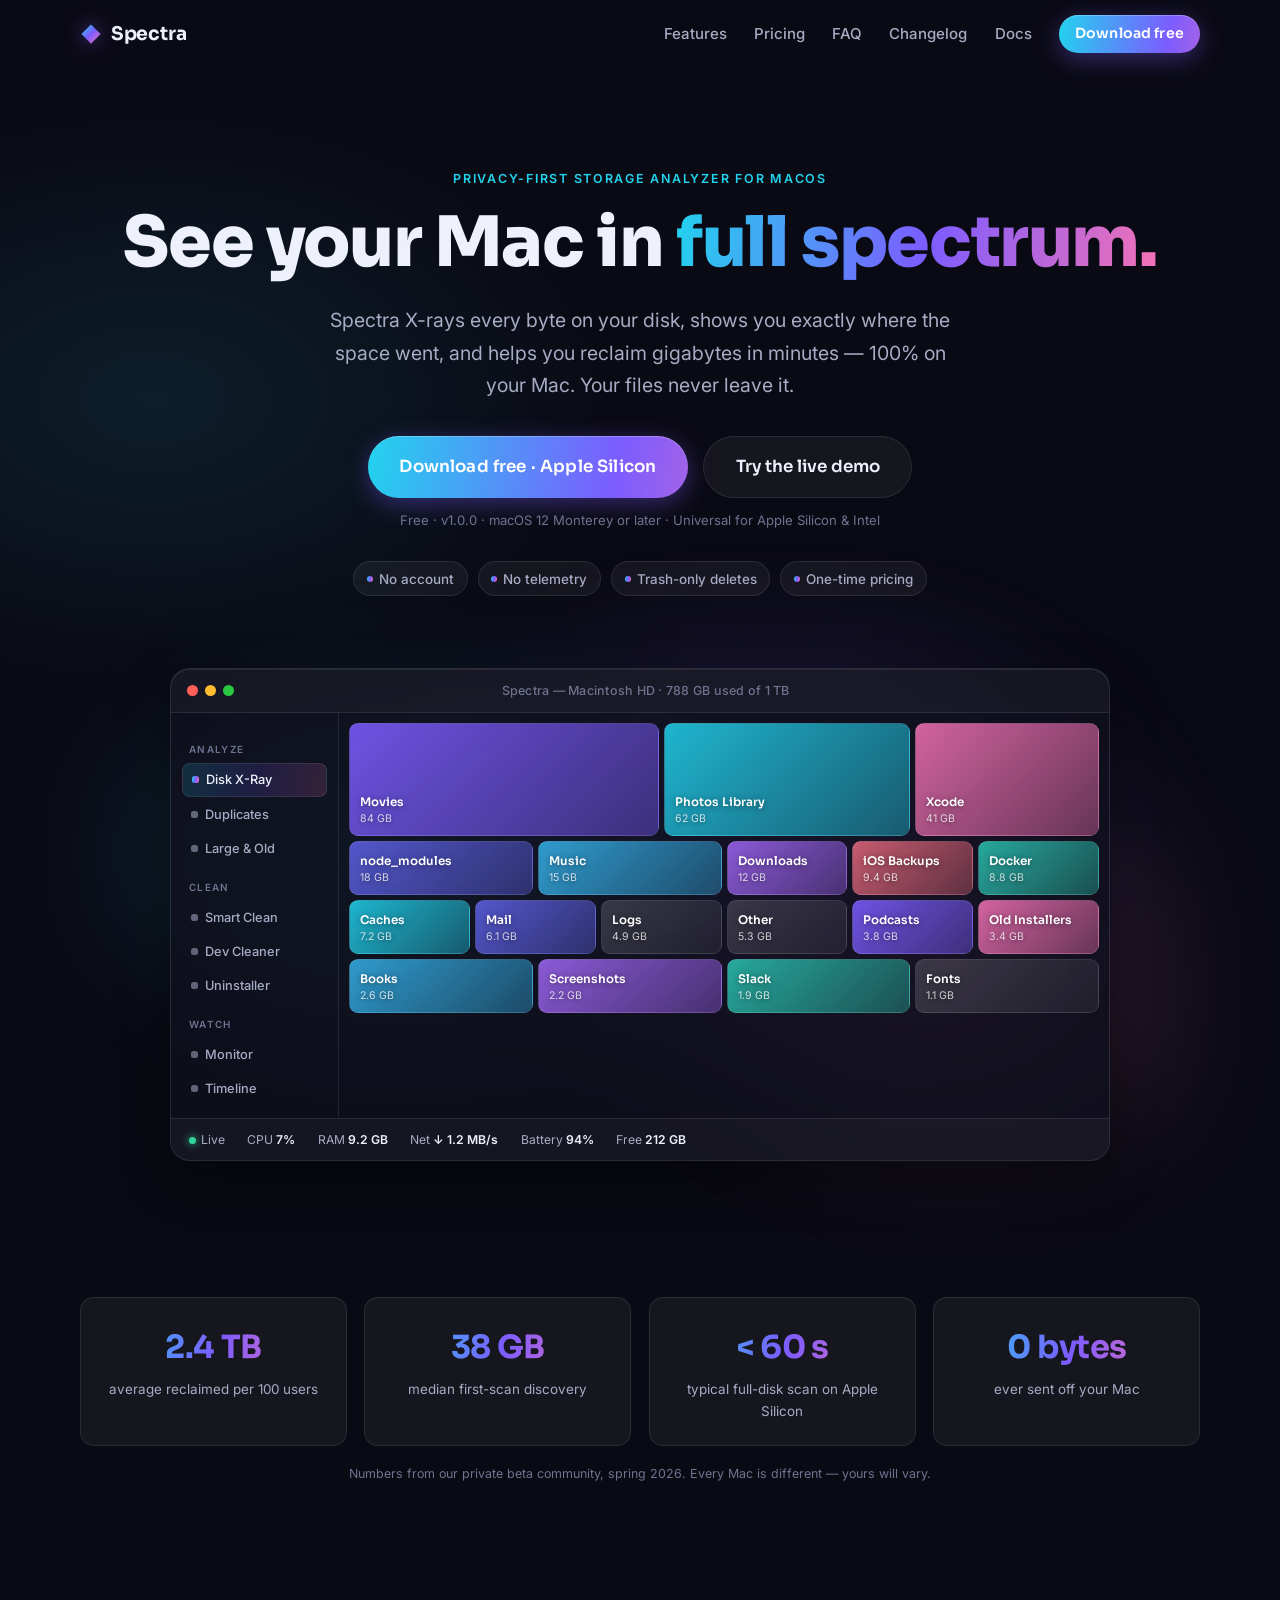
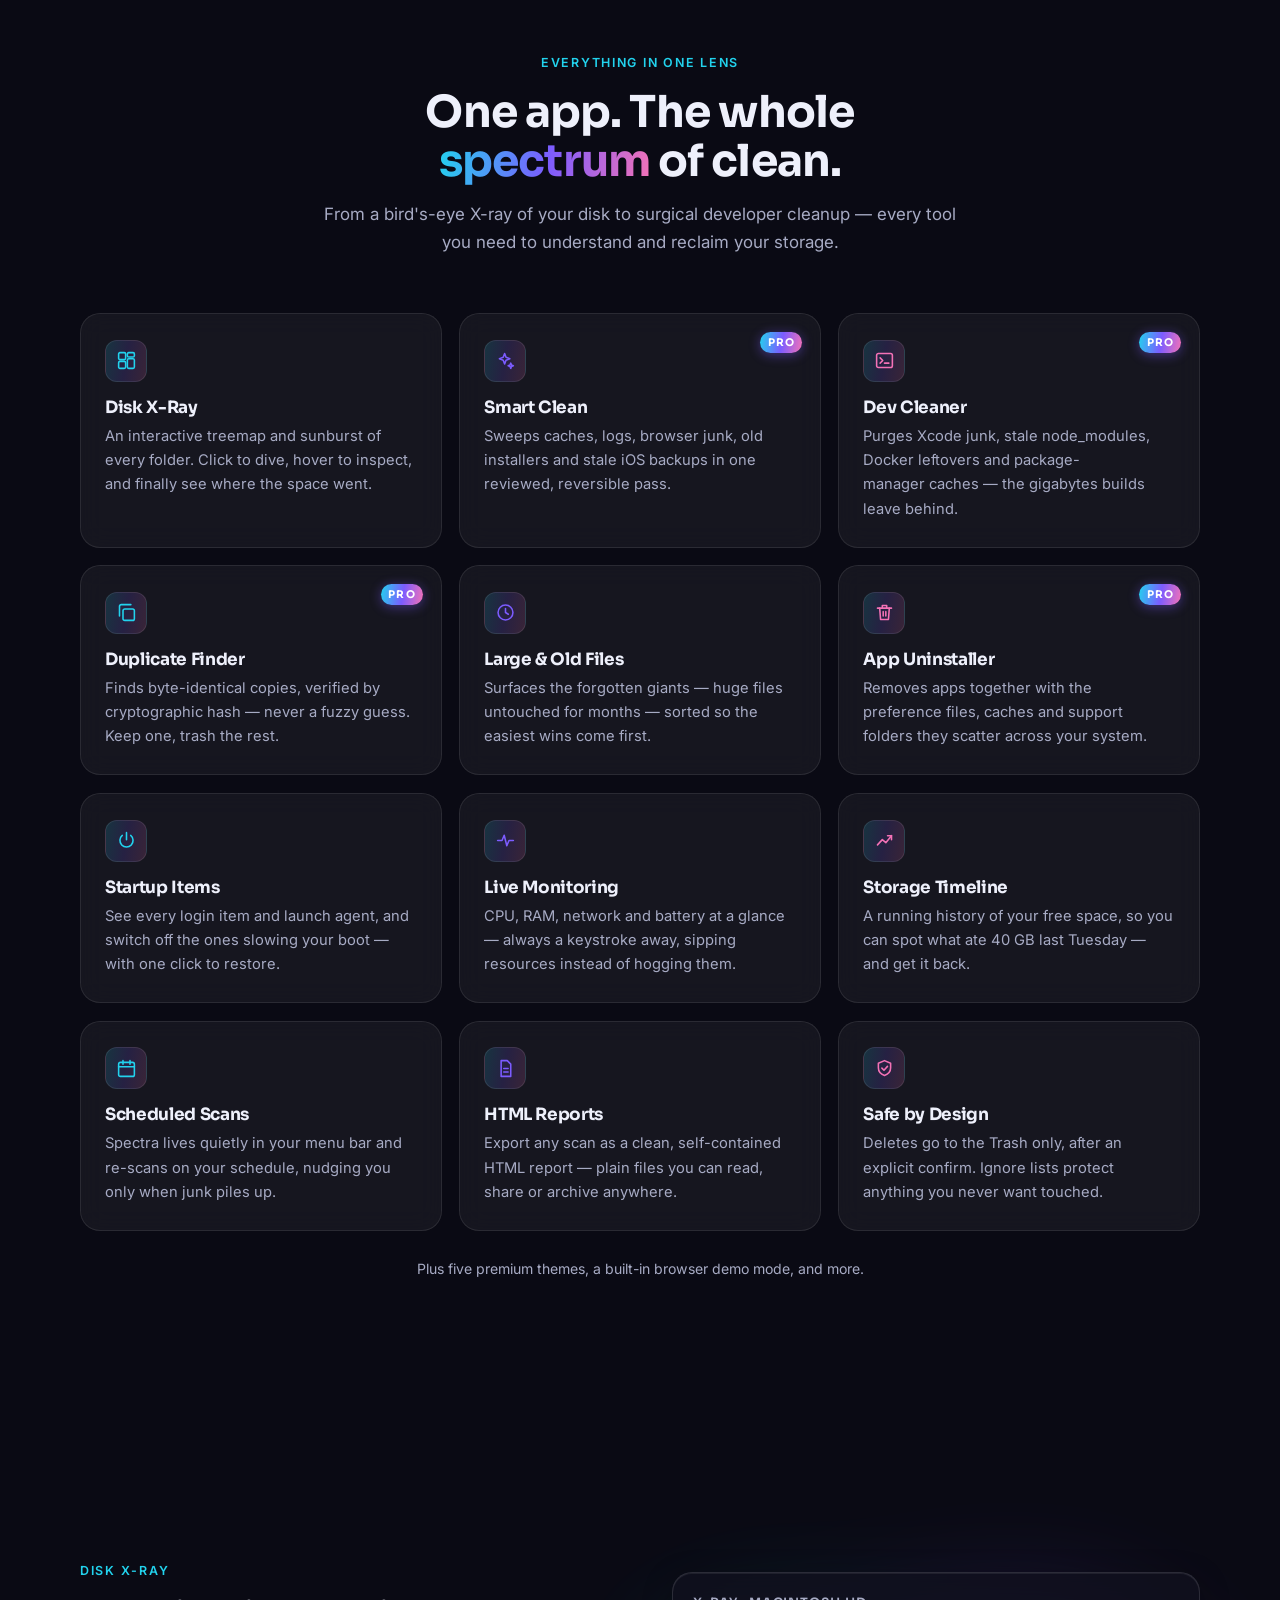
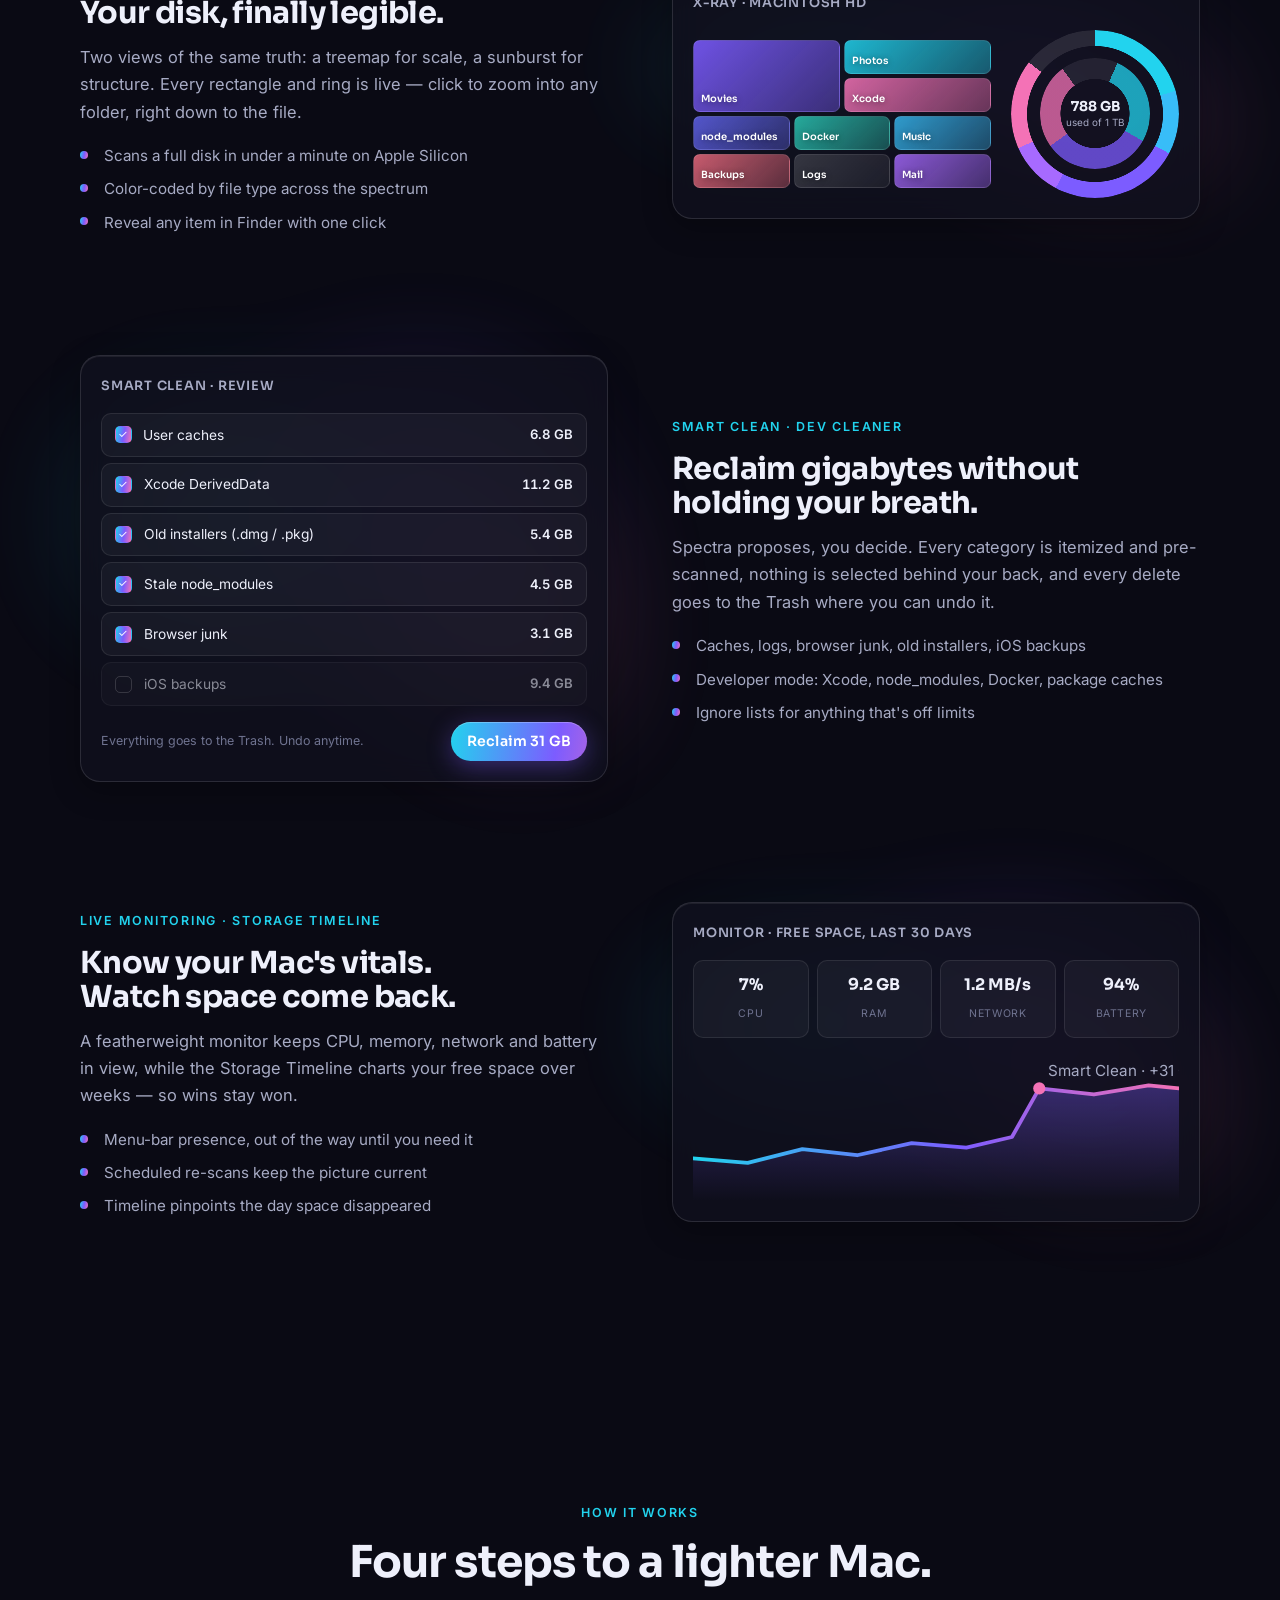
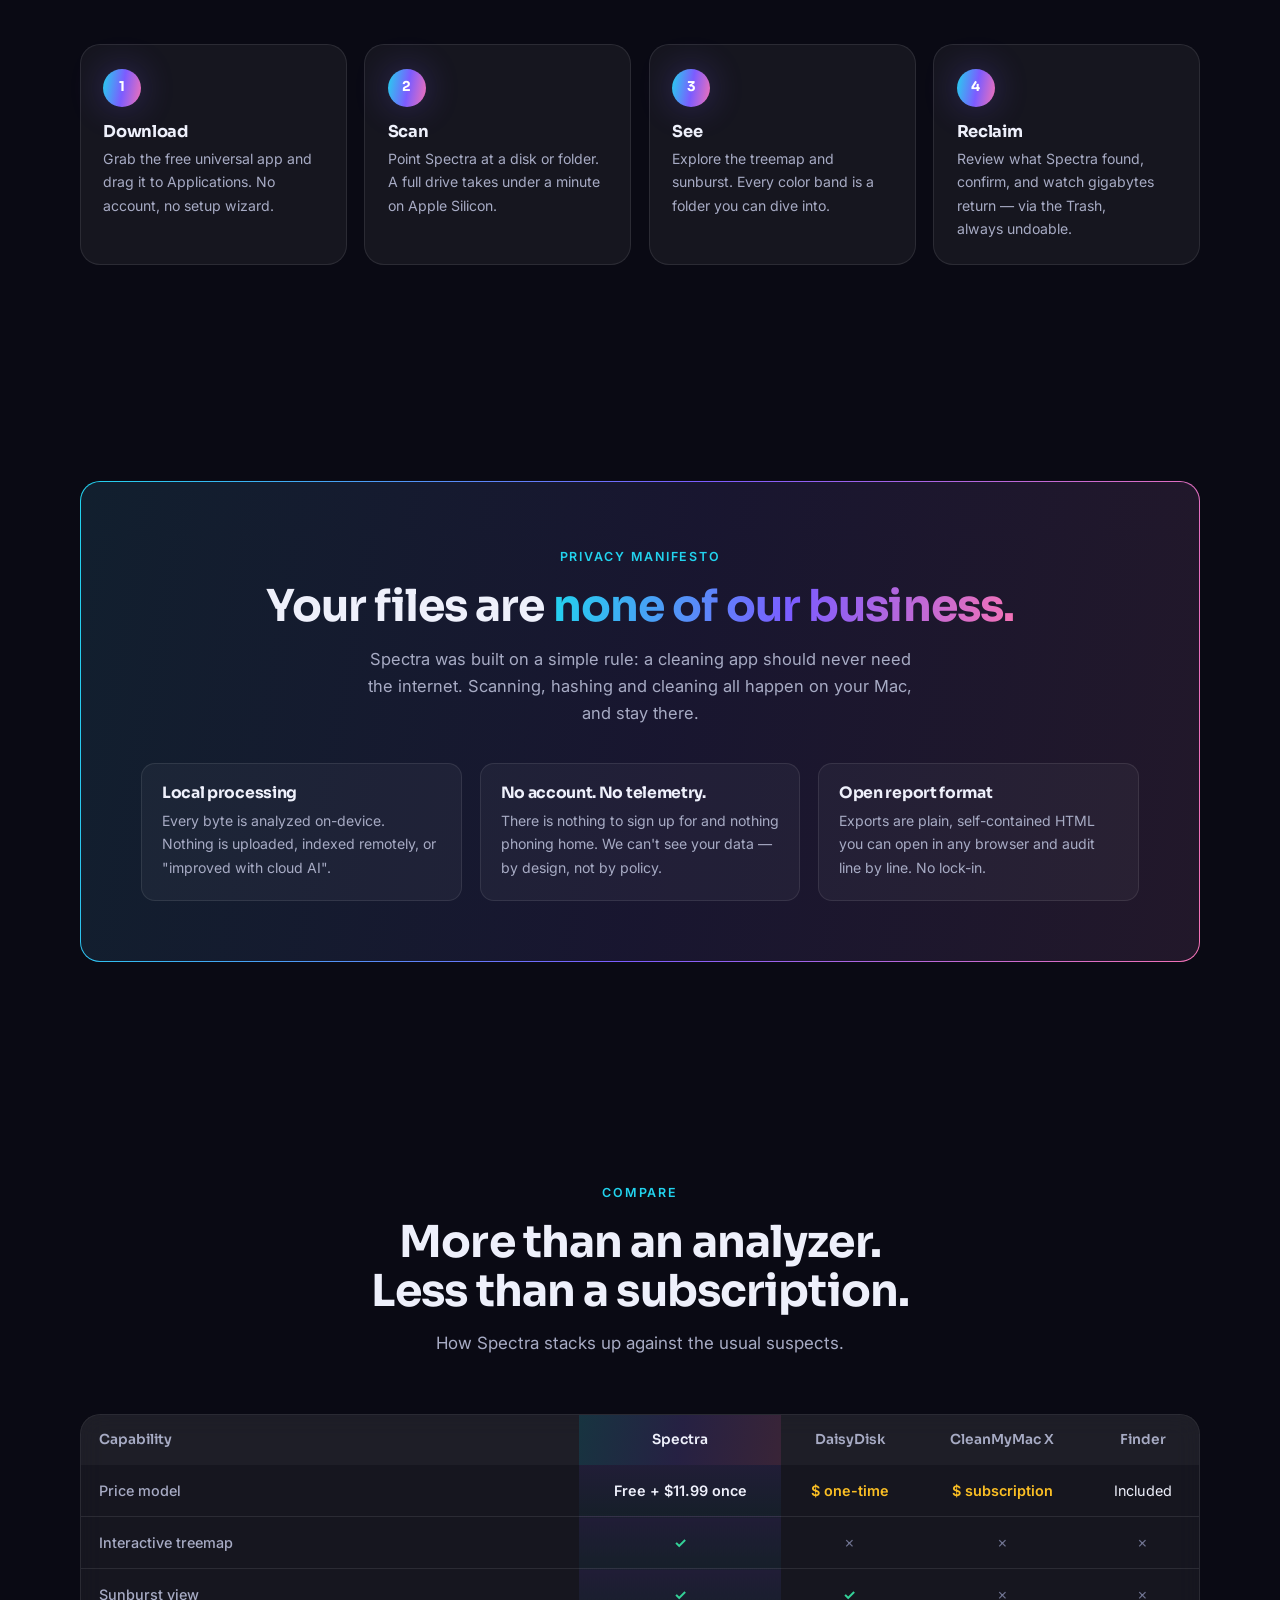
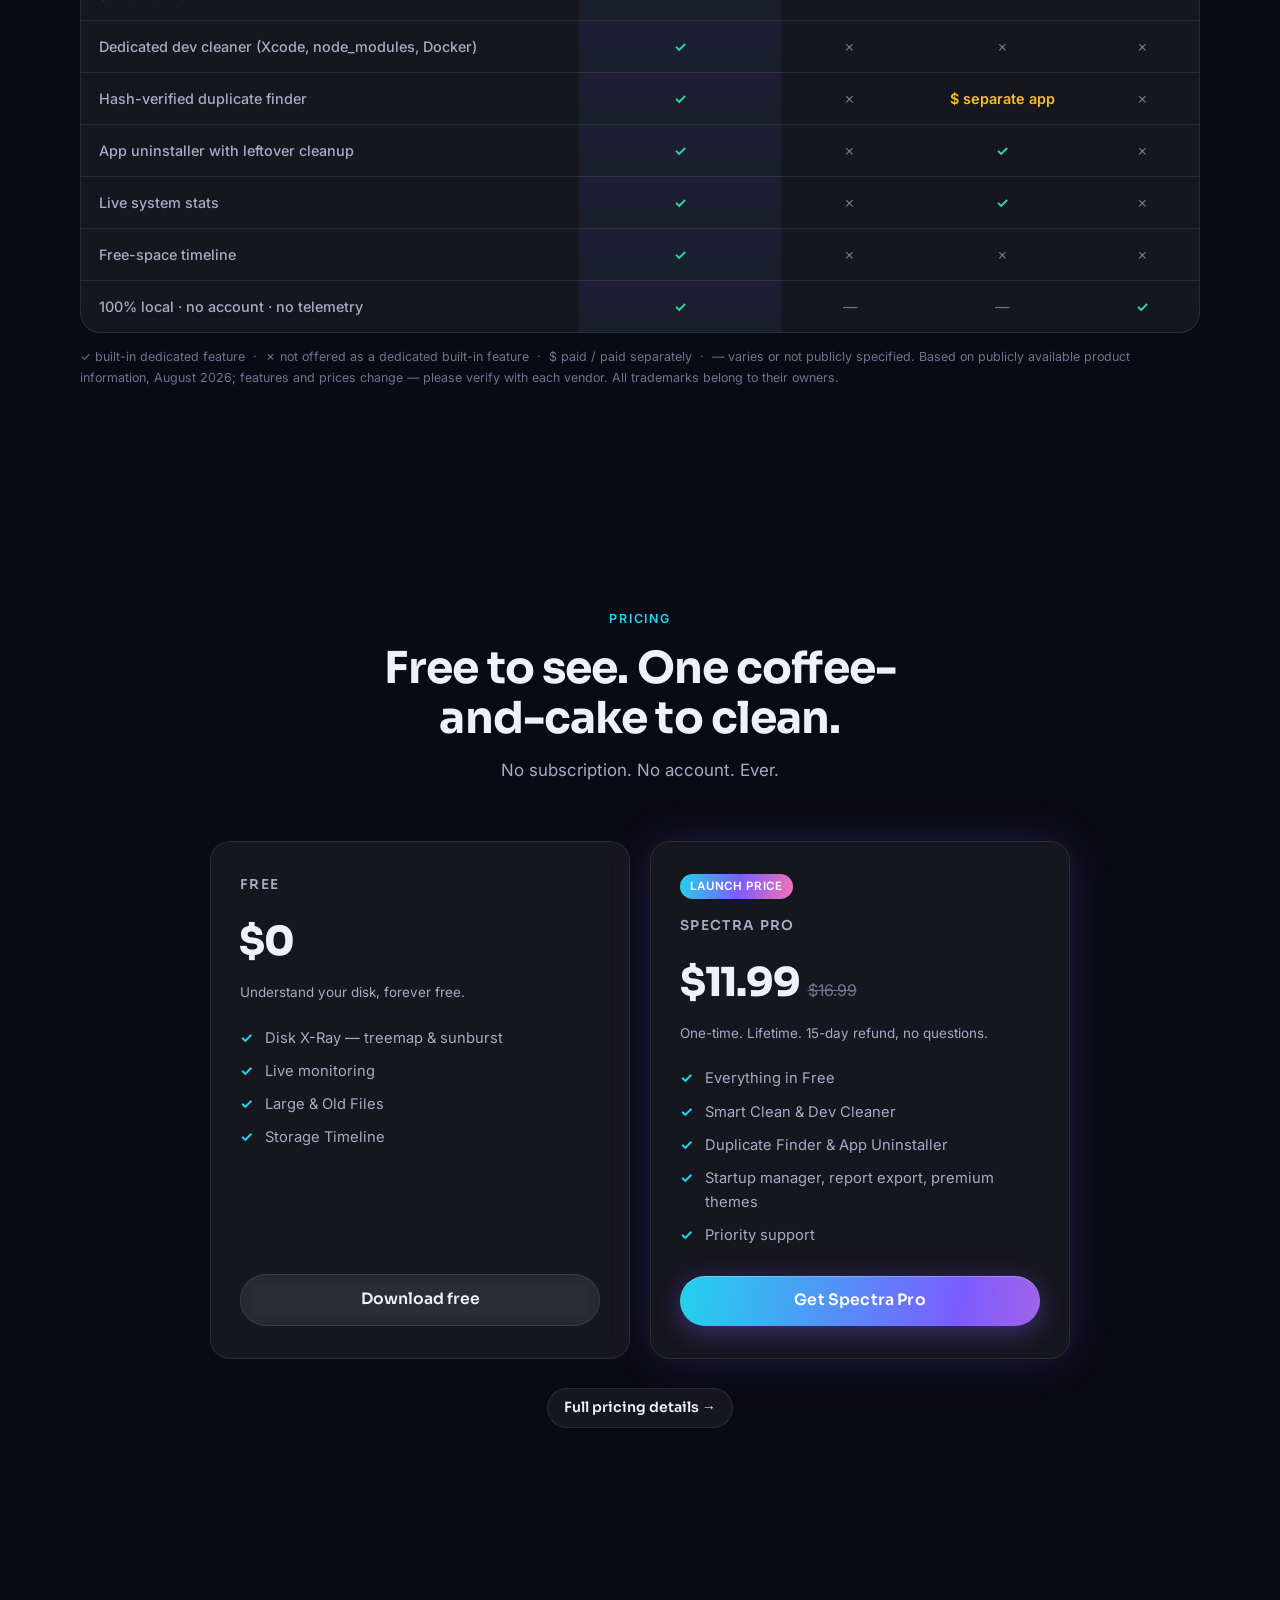
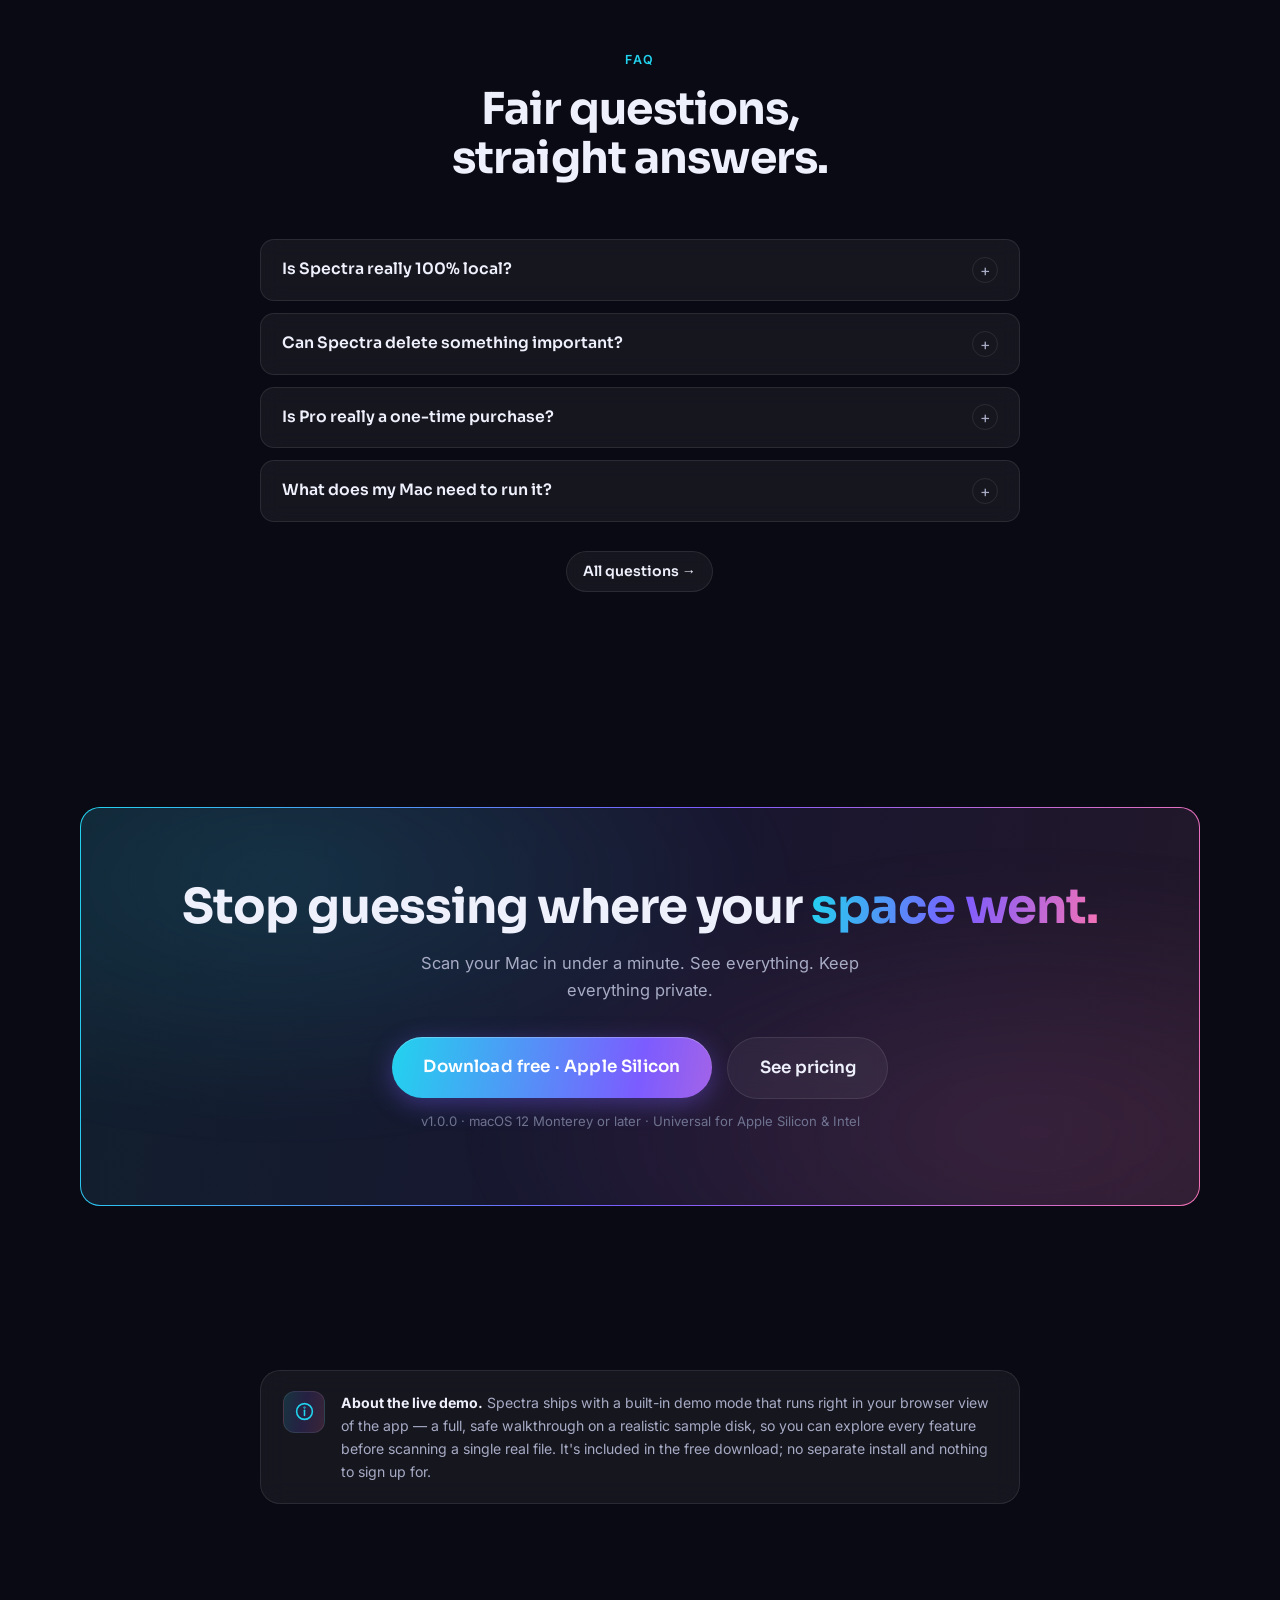
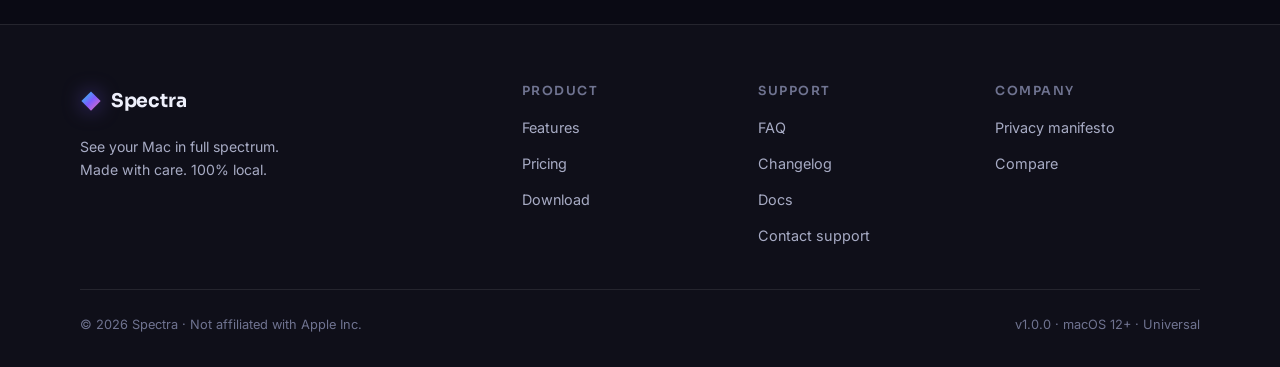
==== commit 465b500a: "Deploy site — accurate download page, support link, no dead download links Manual deploy of source c" ====
--- a/index.html
+++ b/index.html
@@ -70,7 +70,7 @@
         <p class="hero-sub">Spectra X-rays every byte on your disk, shows you exactly where the space went, and helps you reclaim gigabytes in minutes — 100% on your Mac. Your files never leave it.</p>
 
         <div class="hero-ctas">
-          <a class="btn btn-lg js-download" href="https://github.com/prashant1998gupta/spectra/releases/download/v1.0.0/Spectra-1.0.0-arm64.dmg" data-live>Download free · Apple Silicon</a>
+          <a class="btn btn-lg js-download" href="https://github.com/prashant1998gupta/spectra/releases/download/v1.0.0/Spectra-1.0.0-arm64.dmg">Download free · Apple Silicon</a>
           <a class="btn-ghost btn-lg" href="#demo-note">Try the live demo</a>
         </div>
         <span class="btn-note">Free · v1.0.0 · macOS 12 Monterey or later · Universal for Apple Silicon &amp; Intel</span>
@@ -530,7 +530,7 @@
               <li>Large &amp; Old Files</li>
               <li>Storage Timeline</li>
             </ul>
-            <a class="btn-ghost js-download" href="https://github.com/prashant1998gupta/spectra/releases/latest" data-live>Download free</a>
+            <a class="btn-ghost js-download" href="https://github.com/prashant1998gupta/spectra/releases/latest">Download free</a>
           </div>
 
           <div class="price-card grad-border reveal">
@@ -591,7 +591,7 @@
           <h2>Stop guessing where your <span class="grad-text">space went.</span></h2>
           <p>Scan your Mac in under a minute. See everything. Keep everything private.</p>
           <div class="hero-ctas">
-            <a class="btn btn-lg js-download" href="https://github.com/prashant1998gupta/spectra/releases/download/v1.0.0/Spectra-1.0.0-arm64.dmg" data-live>Download free · Apple Silicon</a>
+            <a class="btn btn-lg js-download" href="https://github.com/prashant1998gupta/spectra/releases/download/v1.0.0/Spectra-1.0.0-arm64.dmg">Download free · Apple Silicon</a>
             <a class="btn-ghost btn-lg" href="pricing.html">See pricing</a>
           </div>
           <span class="btn-note">v1.0.0 · macOS 12 Monterey or later · Universal for Apple Silicon &amp; Intel</span>
@@ -645,6 +645,7 @@
             <li><a href="faq.html">FAQ</a></li>
             <li><a href="changelog.html">Changelog</a></li>
             <li><a href="docs.html">Docs</a></li>
+            <li><a href="https://github.com/prashant1998gupta/spectra/issues">Contact support</a></li>
           </ul>
         </div>
         <div class="footer-col">
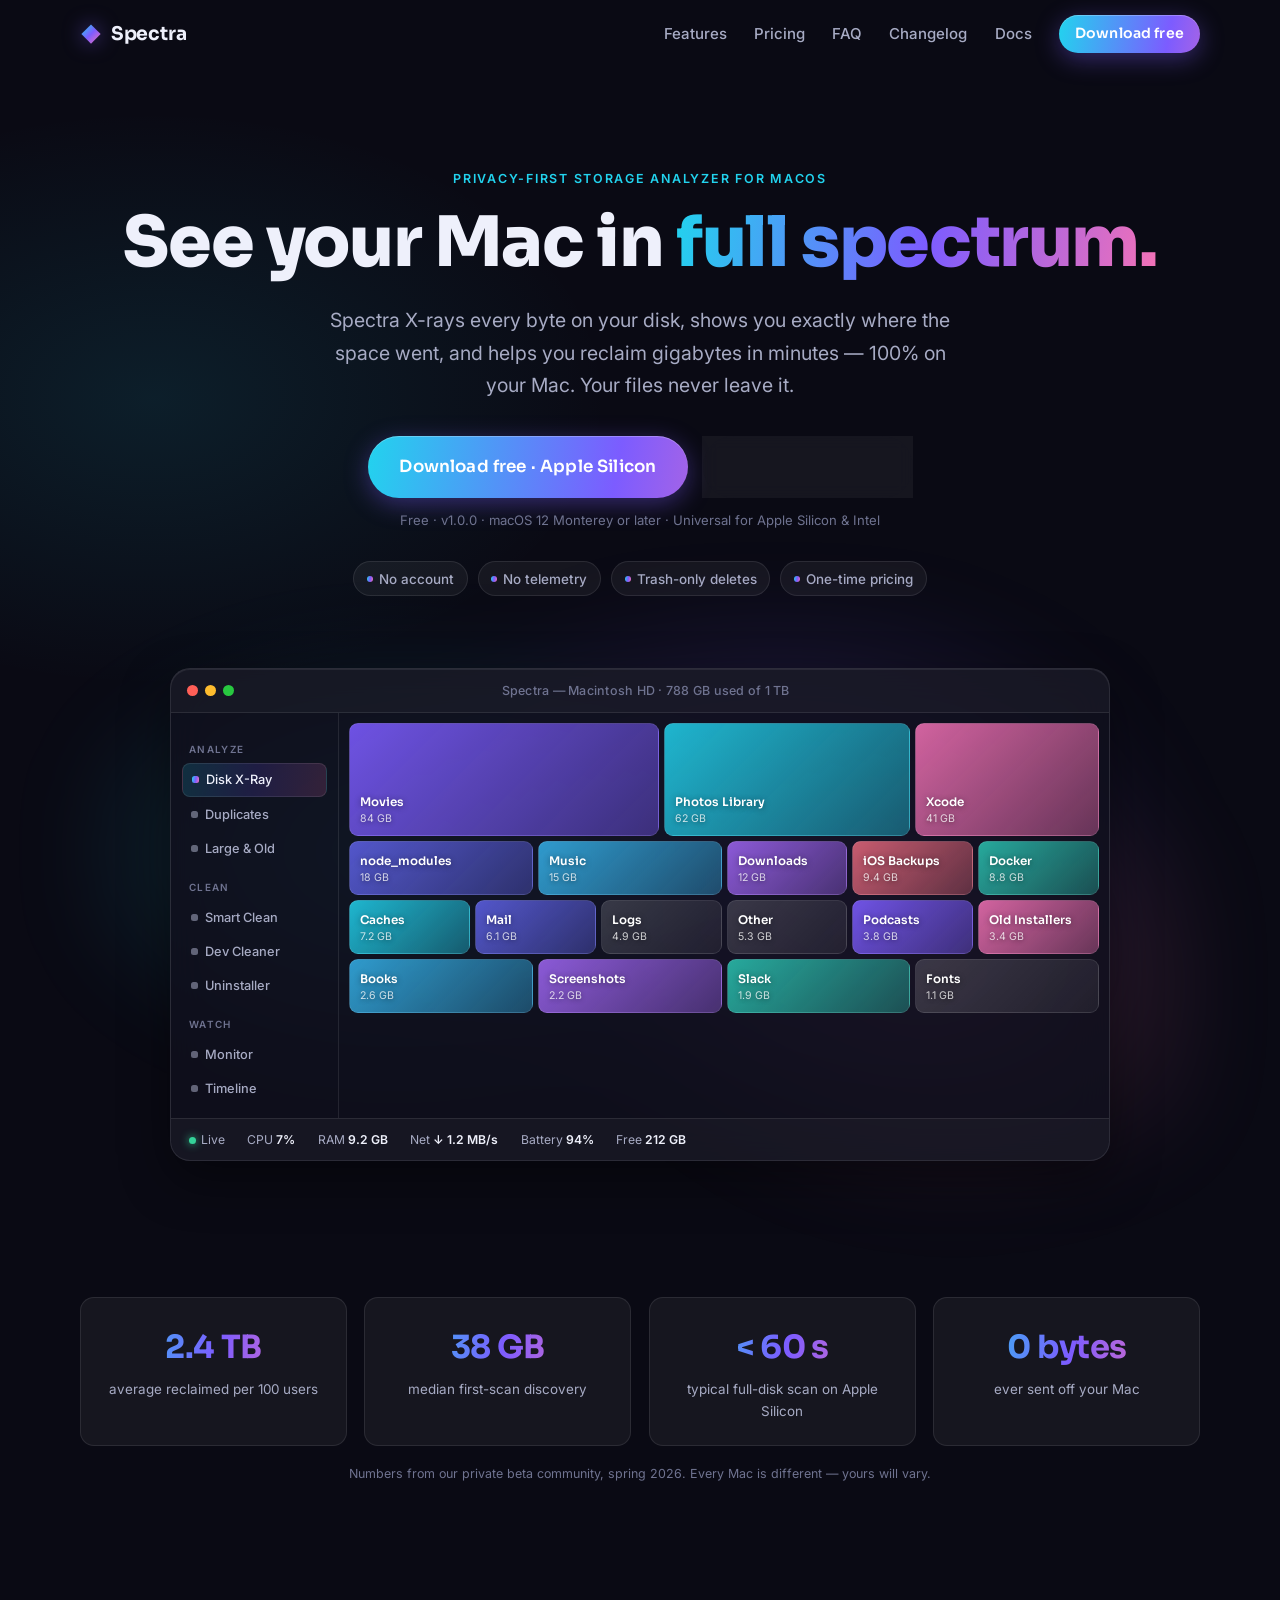
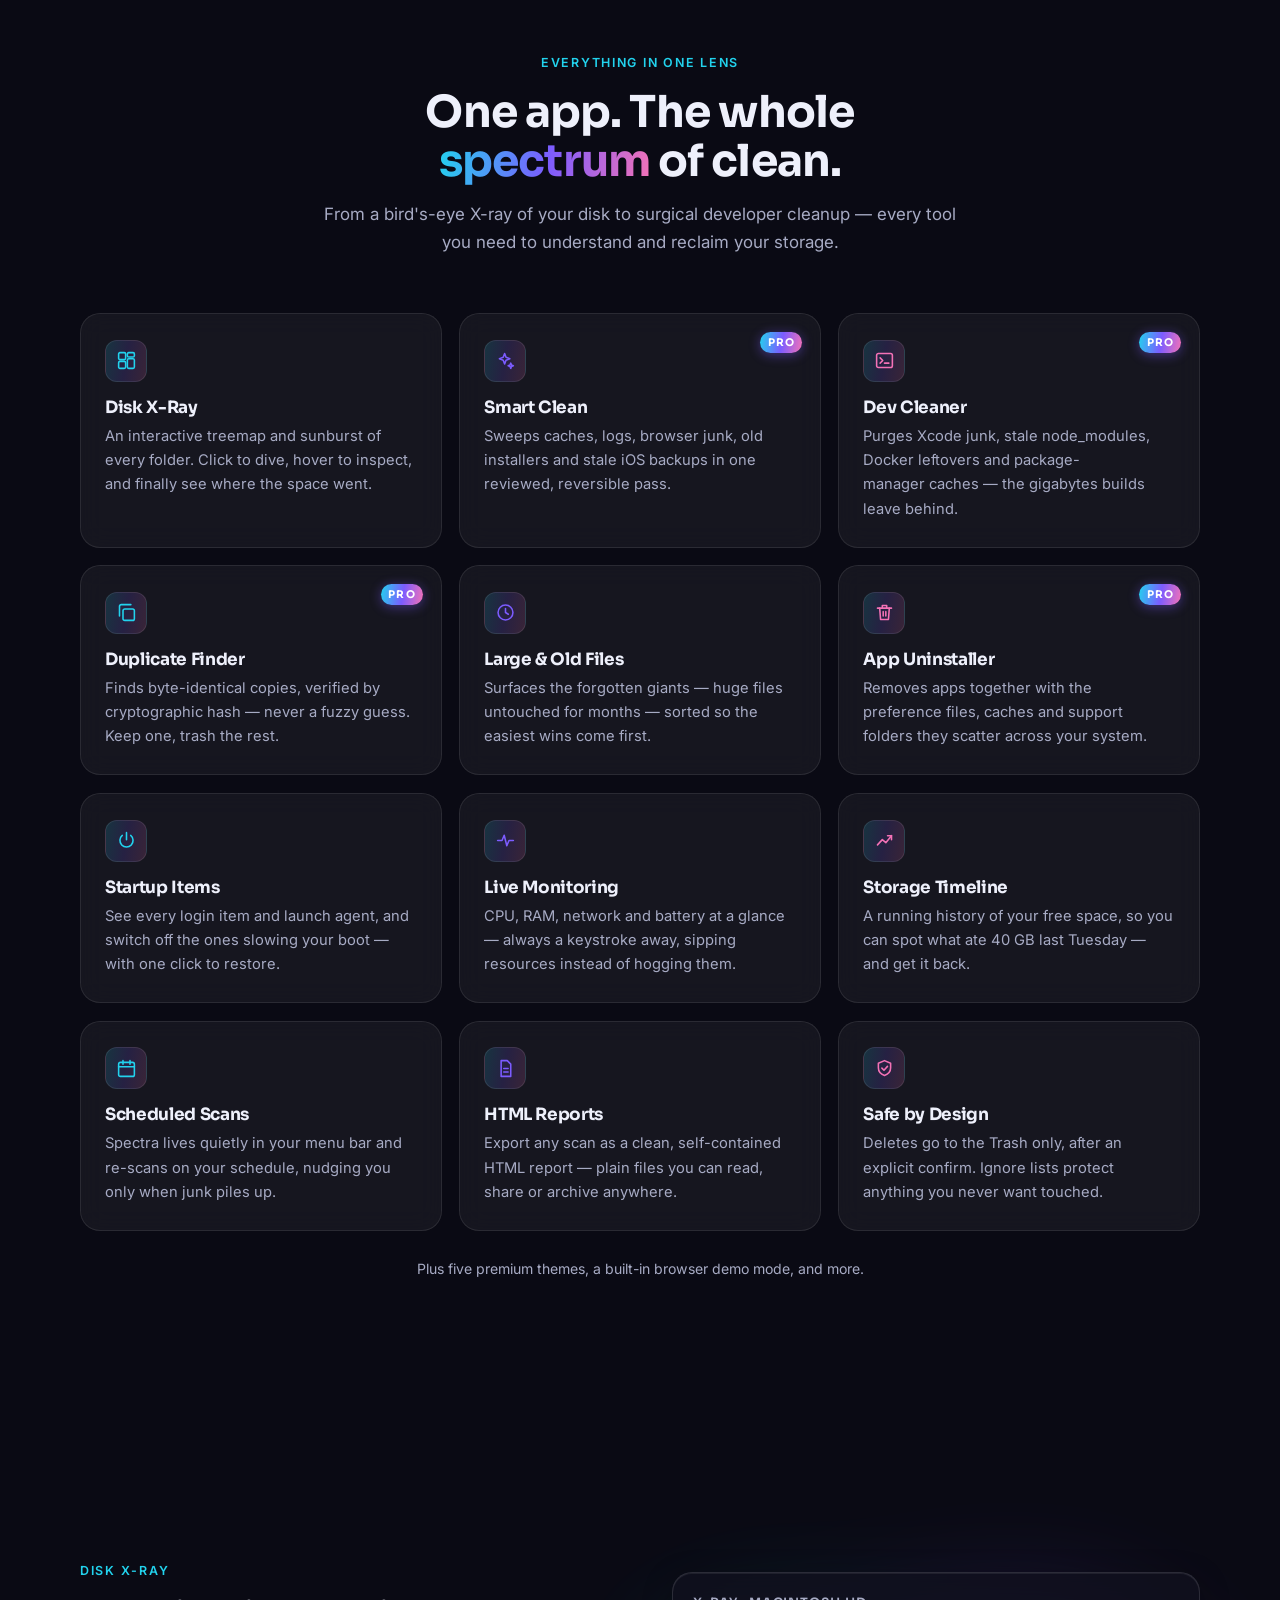
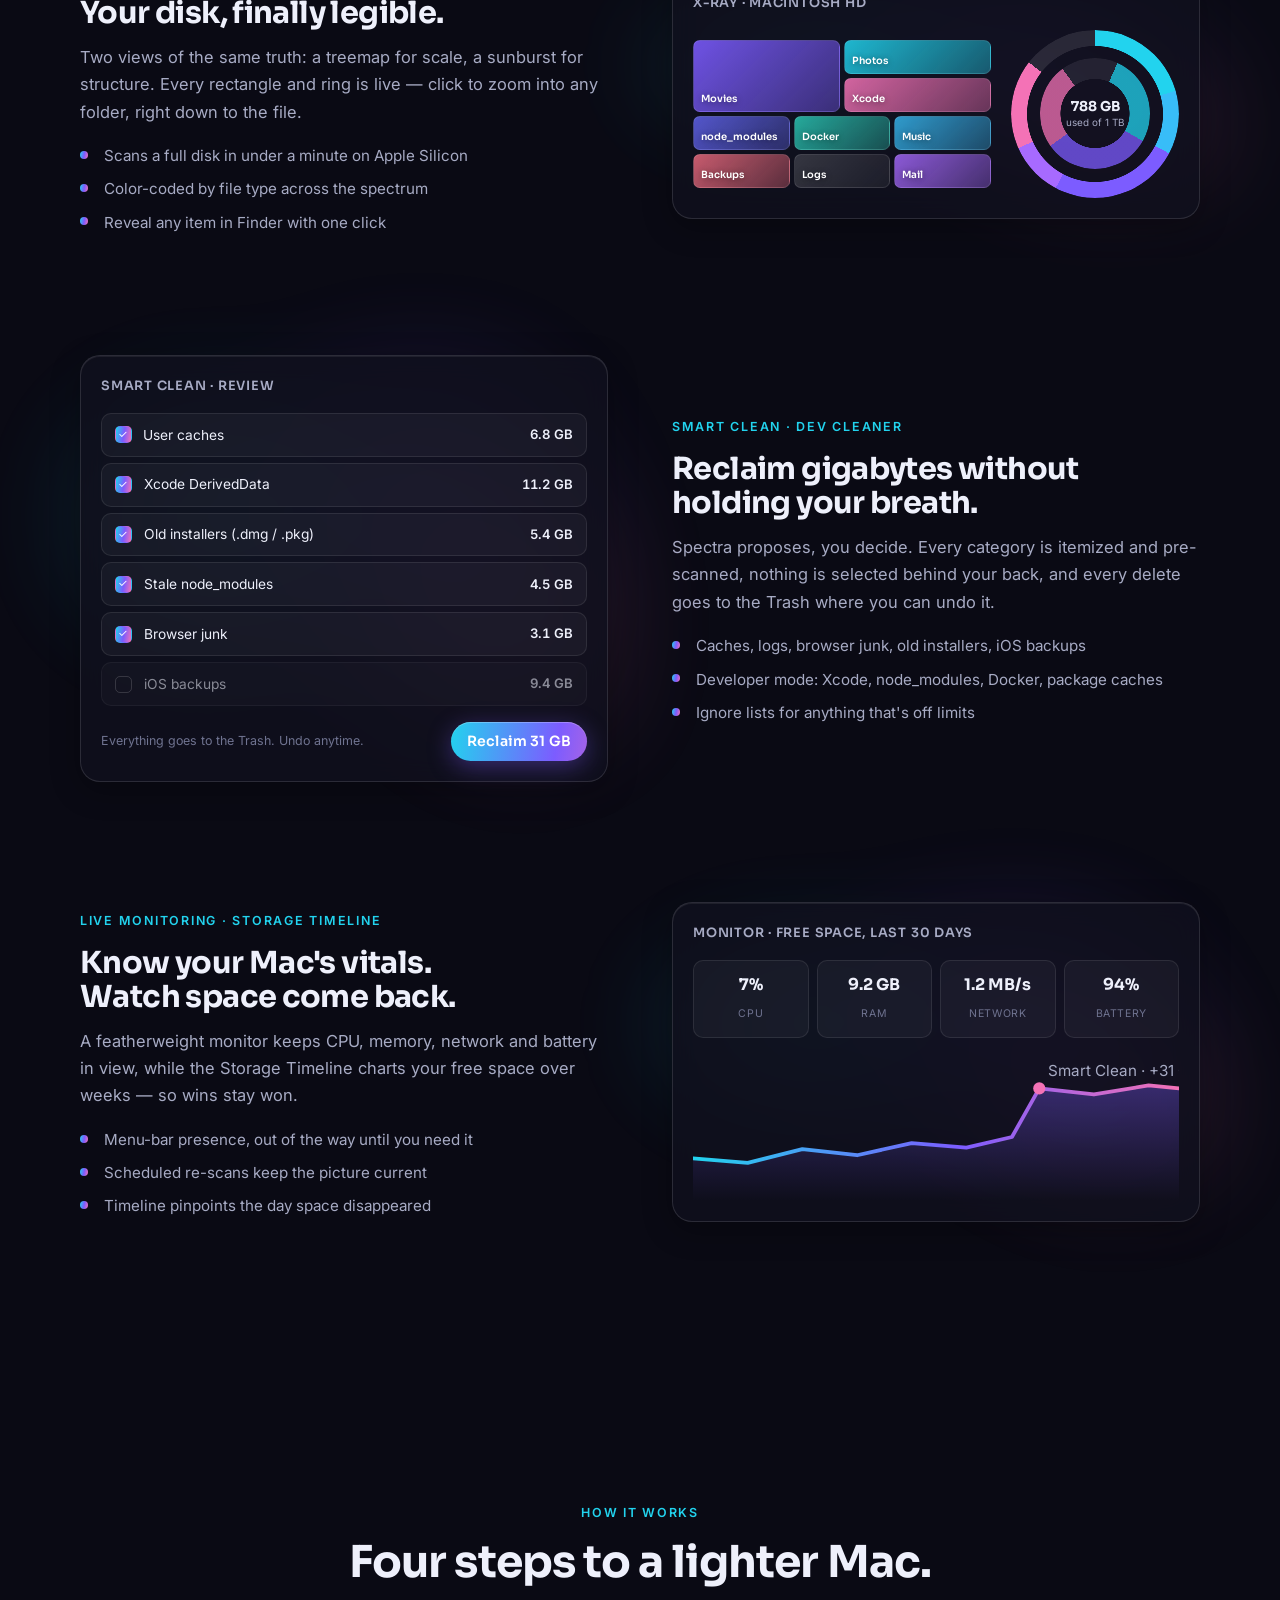
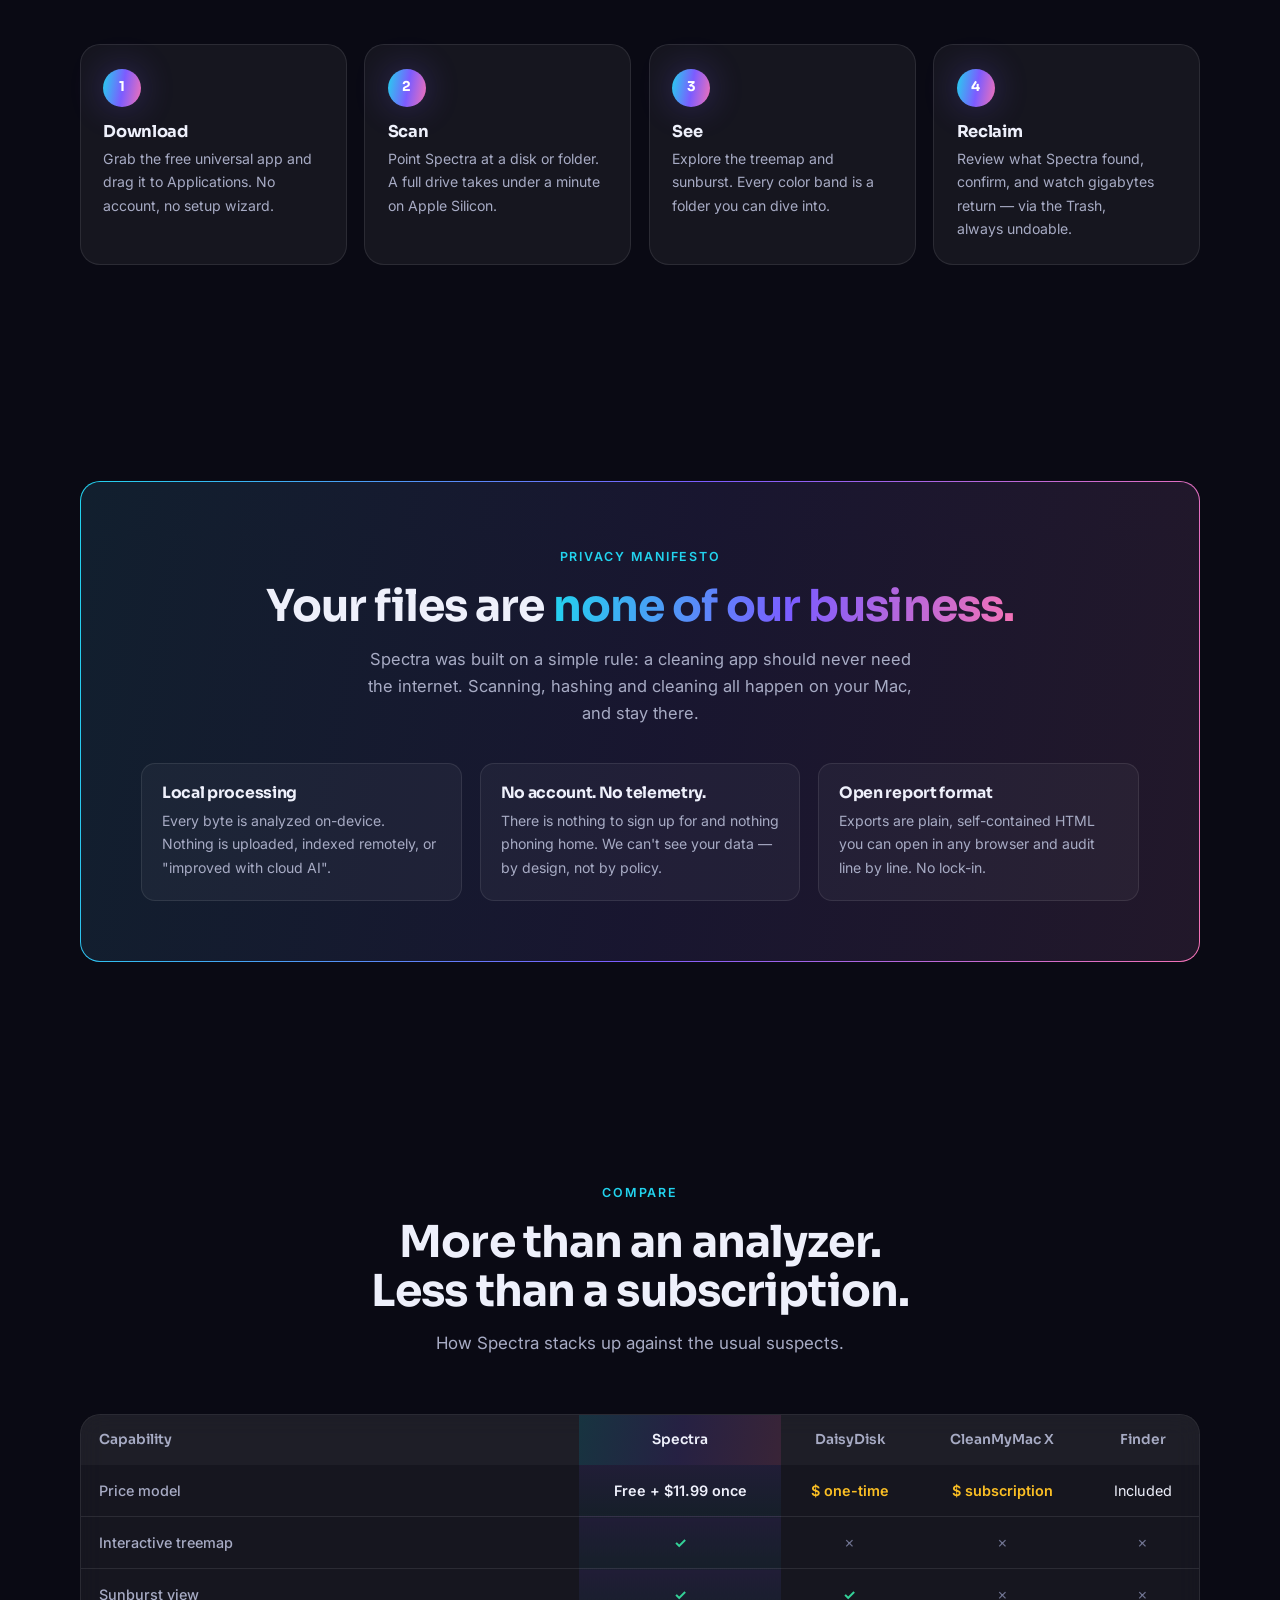
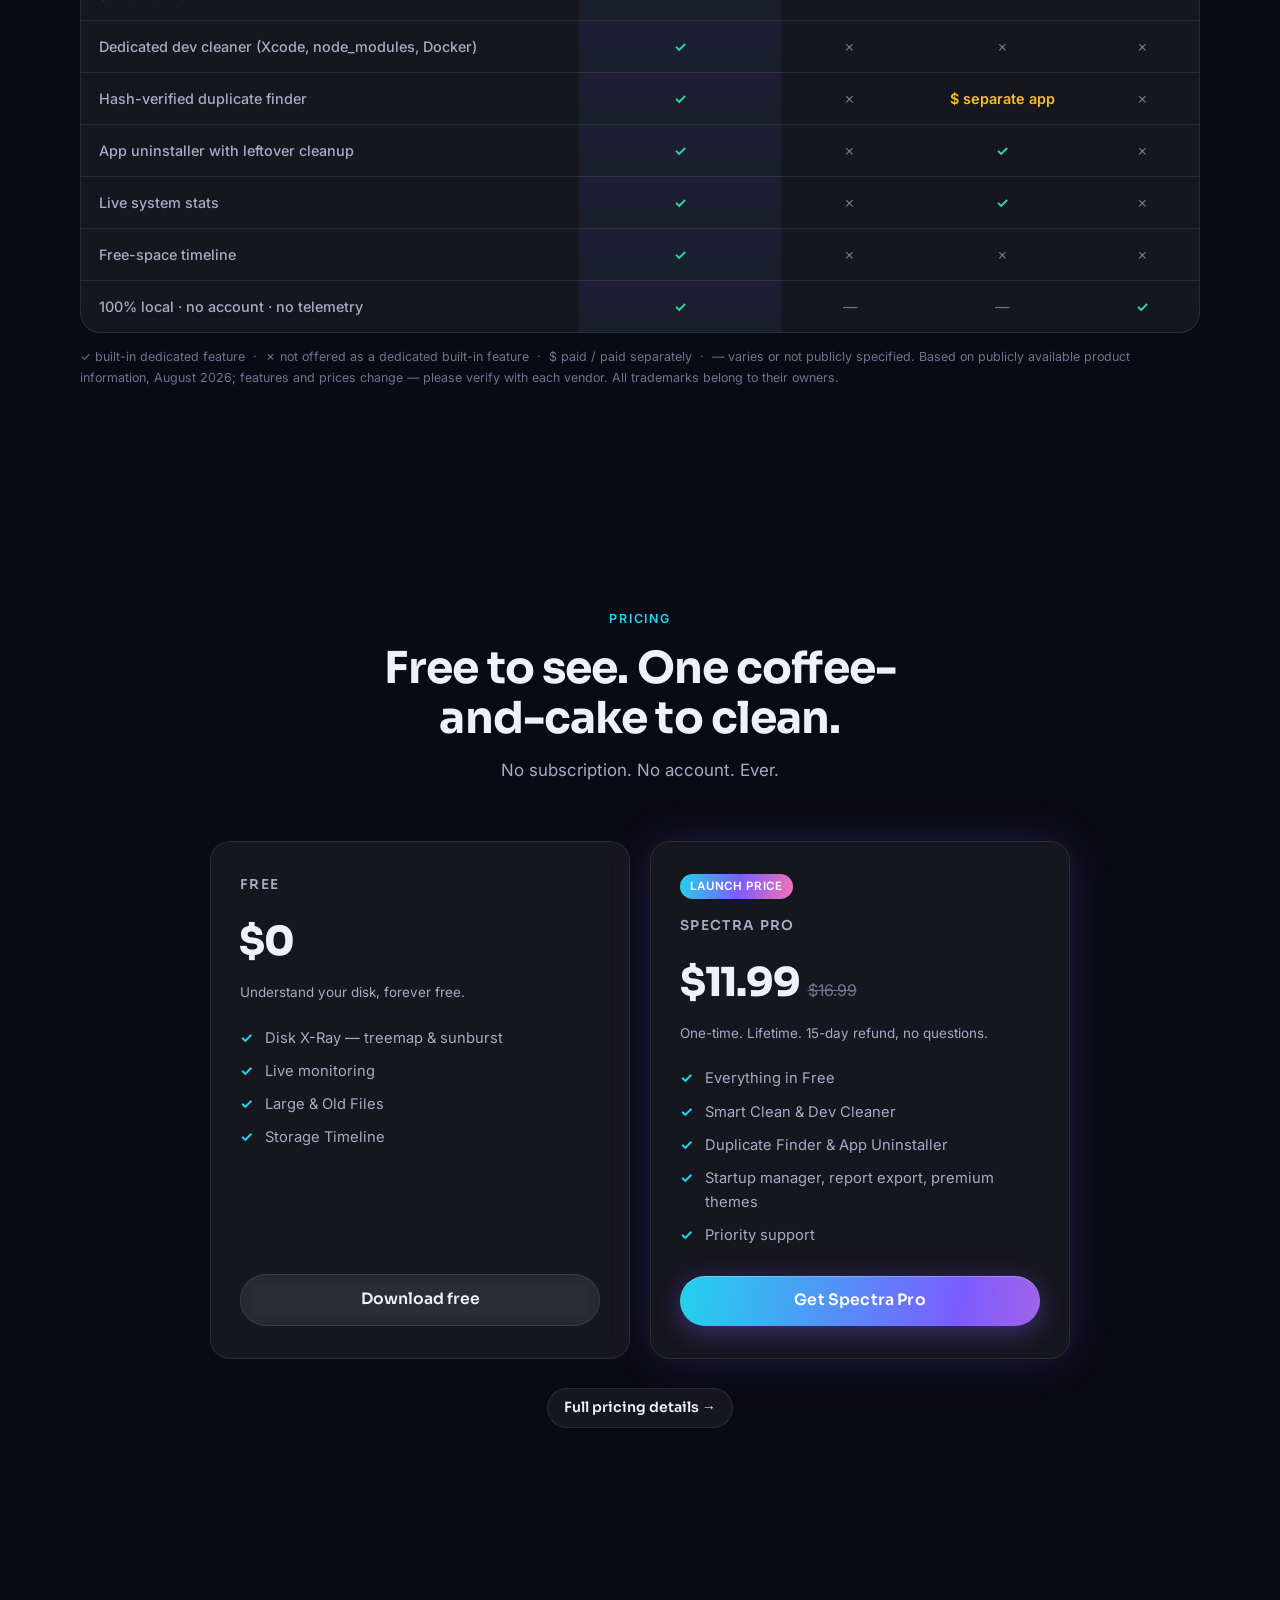
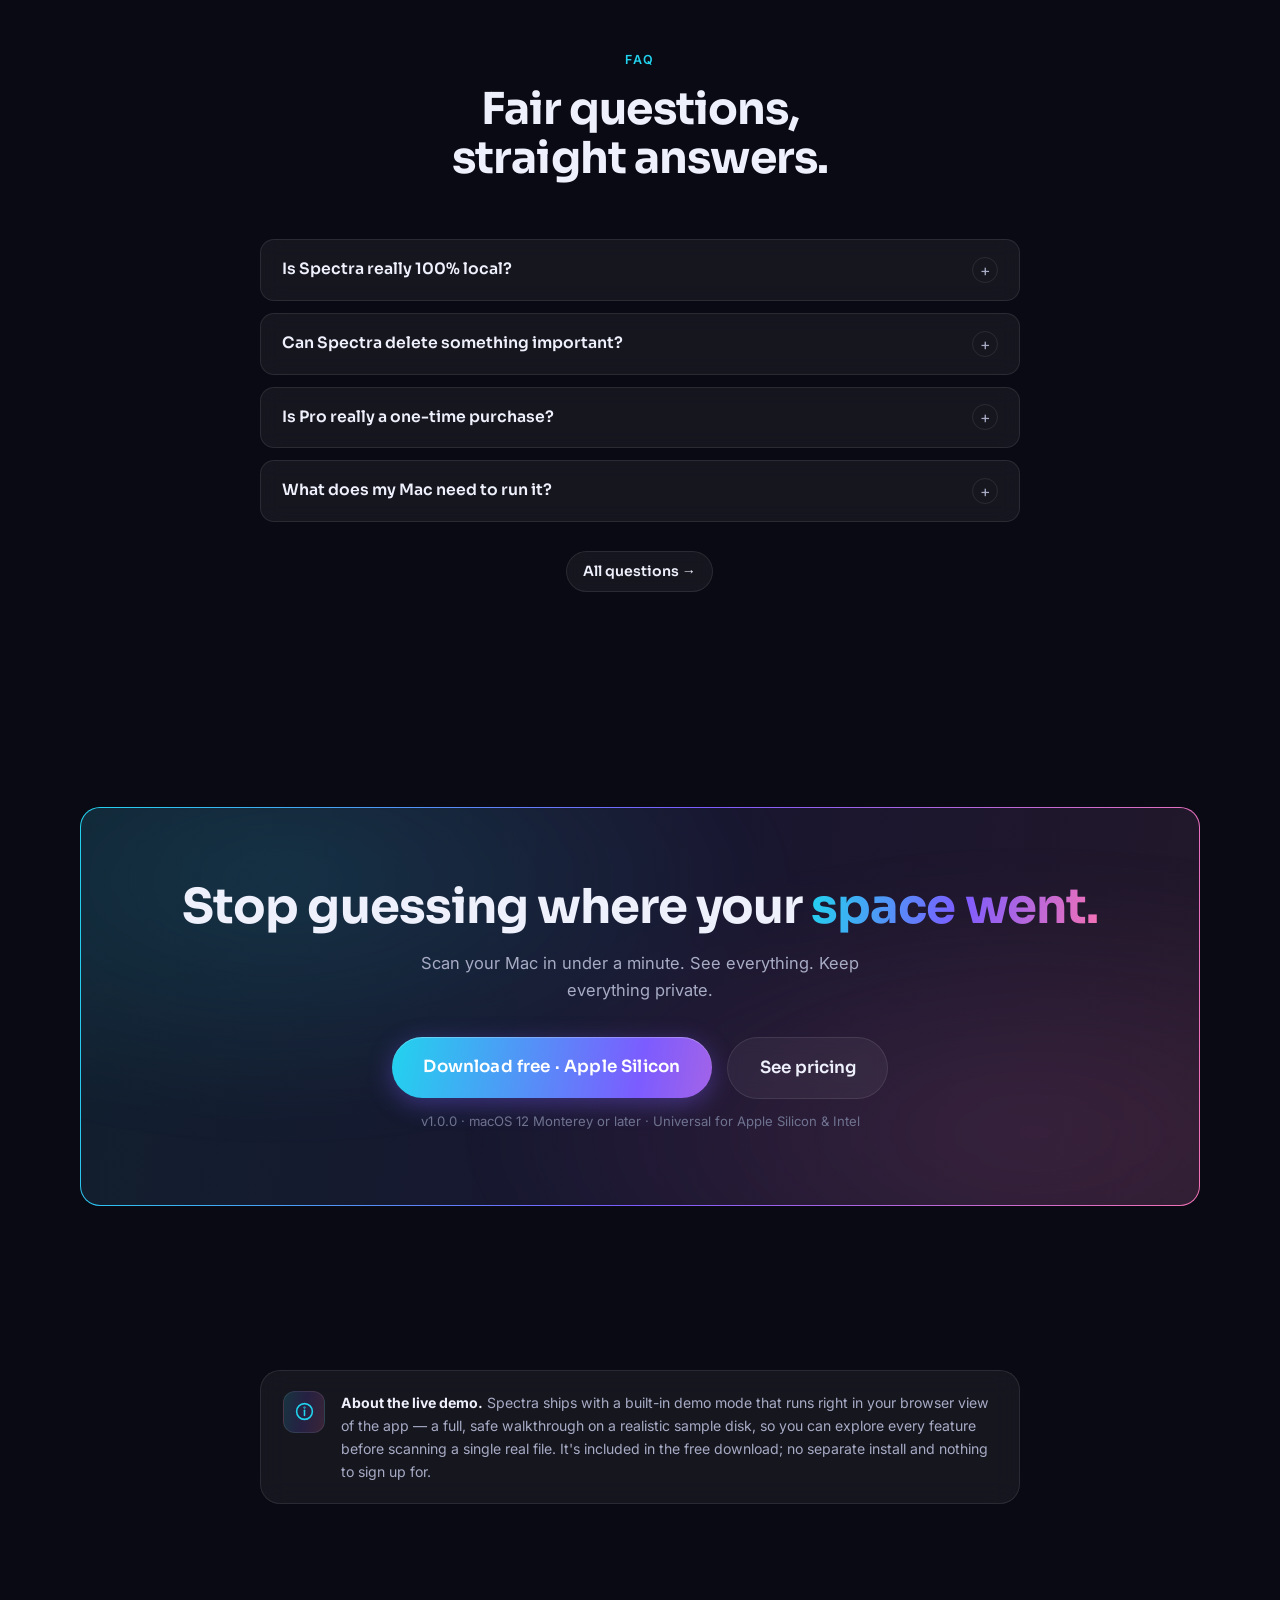
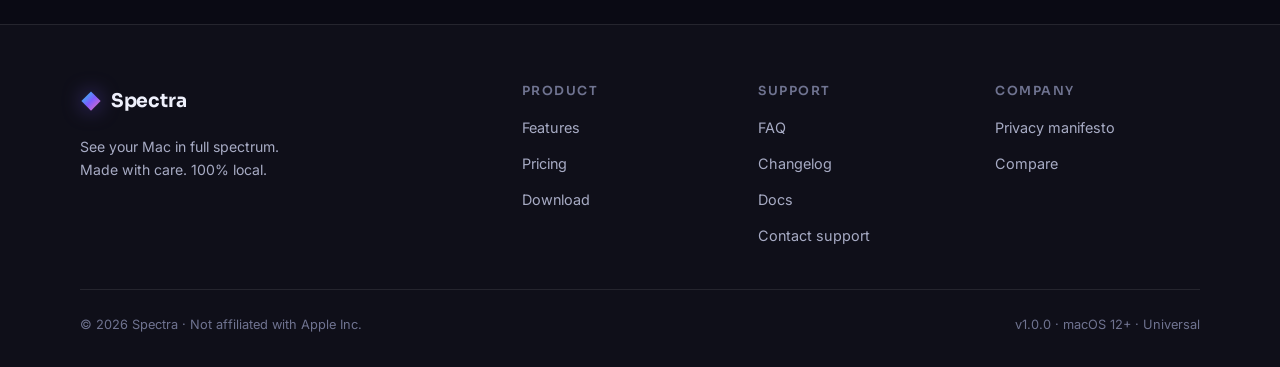
==== commit 323a16d0: "deploy: prashant1998gupta/Spectra-Mac-Scanner@975222bdbd2d56e73ef966710d0e9b9bc13ebb70" ====
--- a/index.html
+++ b/index.html
@@ -70,7 +70,7 @@
         <p class="hero-sub">Spectra X-rays every byte on your disk, shows you exactly where the space went, and helps you reclaim gigabytes in minutes — 100% on your Mac. Your files never leave it.</p>
 
         <div class="hero-ctas">
-          <a class="btn btn-lg js-download" href="https://github.com/prashant1998gupta/spectra/releases/download/v1.0.0/Spectra-1.0.0-arm64.dmg">Download free · Apple Silicon</a>
+          <a class="btn btn-lg js-download" href="https://github.com/prashant1998gupta/spectra/releases/download/v1.0.0/Spectra-1.0.0-arm64.dmg" data-live>Download free · Apple Silicon</a>
           <a class="btn-ghost btn-lg" href="#demo-note">Try the live demo</a>
         </div>
         <span class="btn-note">Free · v1.0.0 · macOS 12 Monterey or later · Universal for Apple Silicon &amp; Intel</span>
@@ -530,7 +530,7 @@
               <li>Large &amp; Old Files</li>
               <li>Storage Timeline</li>
             </ul>
-            <a class="btn-ghost js-download" href="https://github.com/prashant1998gupta/spectra/releases/latest">Download free</a>
+            <a class="btn-ghost js-download" href="https://github.com/prashant1998gupta/spectra/releases/latest" data-live>Download free</a>
           </div>
 
           <div class="price-card grad-border reveal">
@@ -591,7 +591,7 @@
           <h2>Stop guessing where your <span class="grad-text">space went.</span></h2>
           <p>Scan your Mac in under a minute. See everything. Keep everything private.</p>
           <div class="hero-ctas">
-            <a class="btn btn-lg js-download" href="https://github.com/prashant1998gupta/spectra/releases/download/v1.0.0/Spectra-1.0.0-arm64.dmg">Download free · Apple Silicon</a>
+            <a class="btn btn-lg js-download" href="https://github.com/prashant1998gupta/spectra/releases/download/v1.0.0/Spectra-1.0.0-arm64.dmg" data-live>Download free · Apple Silicon</a>
             <a class="btn-ghost btn-lg" href="pricing.html">See pricing</a>
           </div>
           <span class="btn-note">v1.0.0 · macOS 12 Monterey or later · Universal for Apple Silicon &amp; Intel</span>
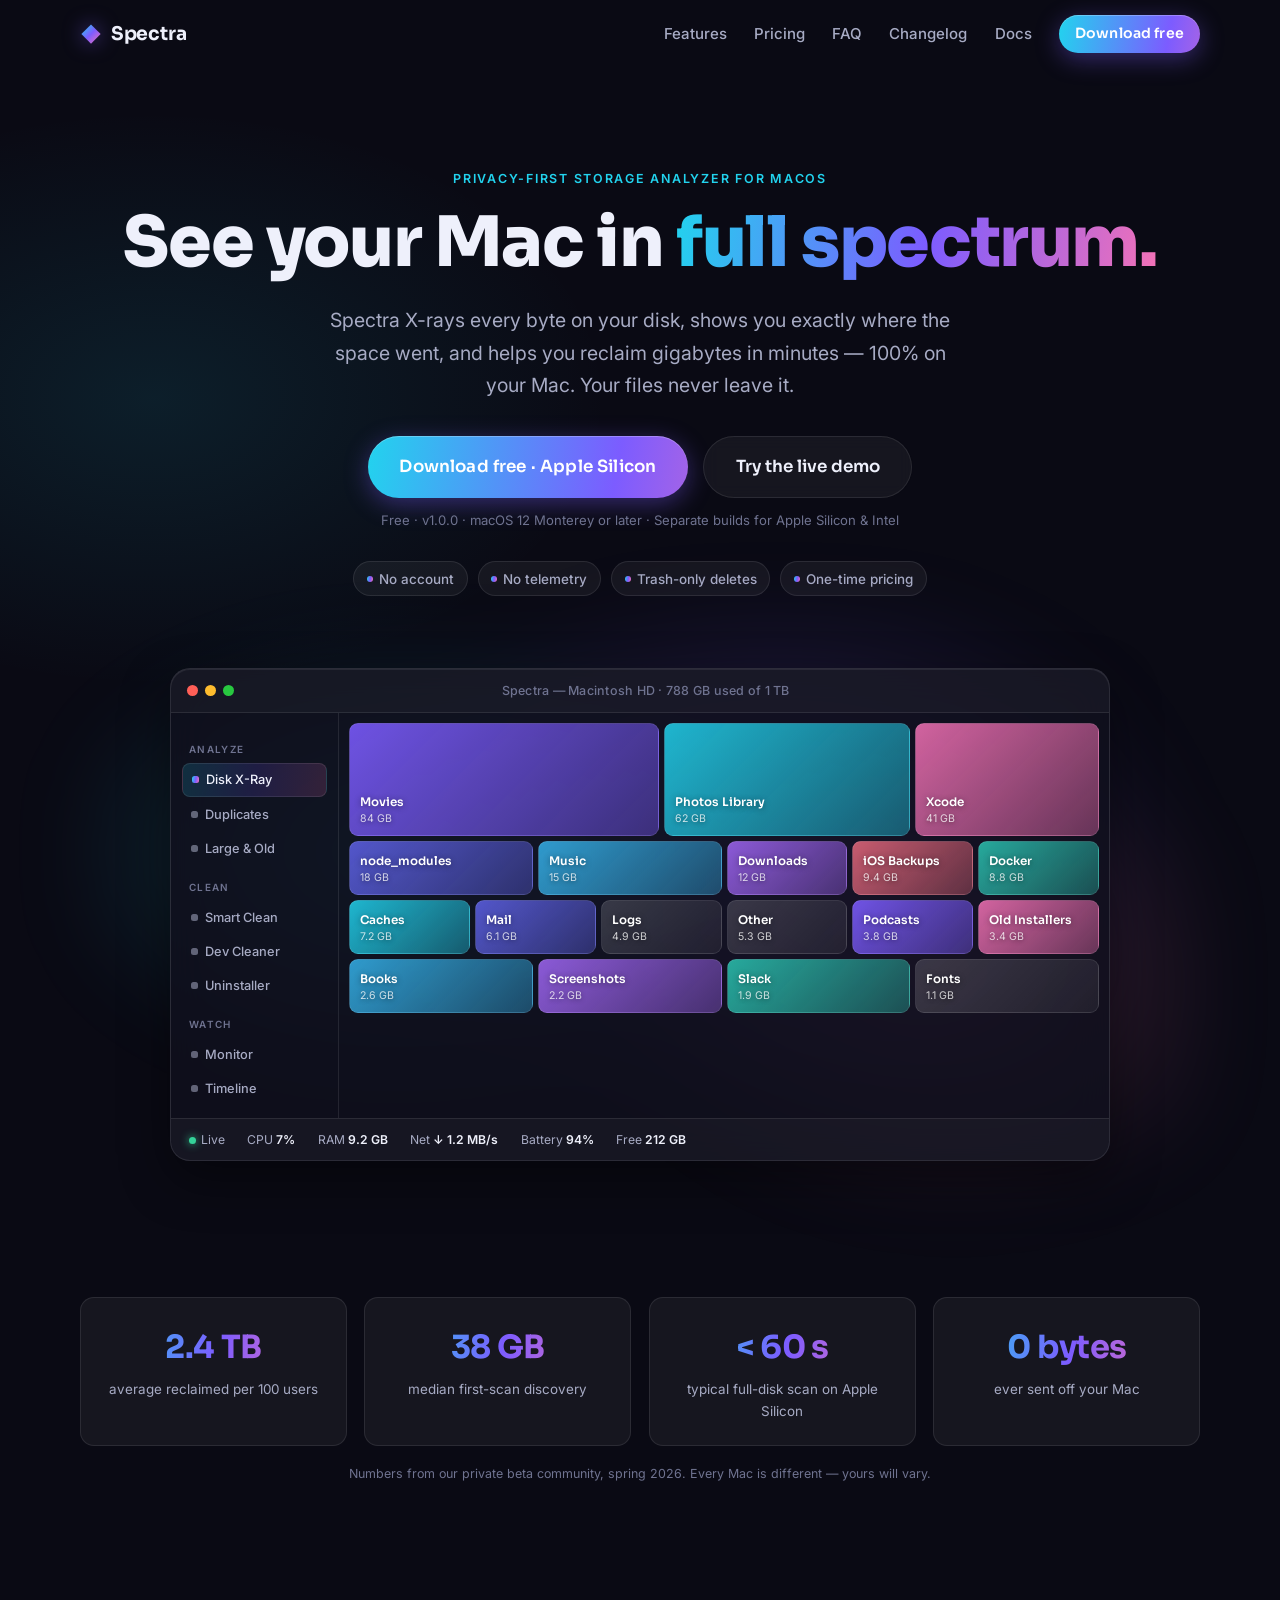
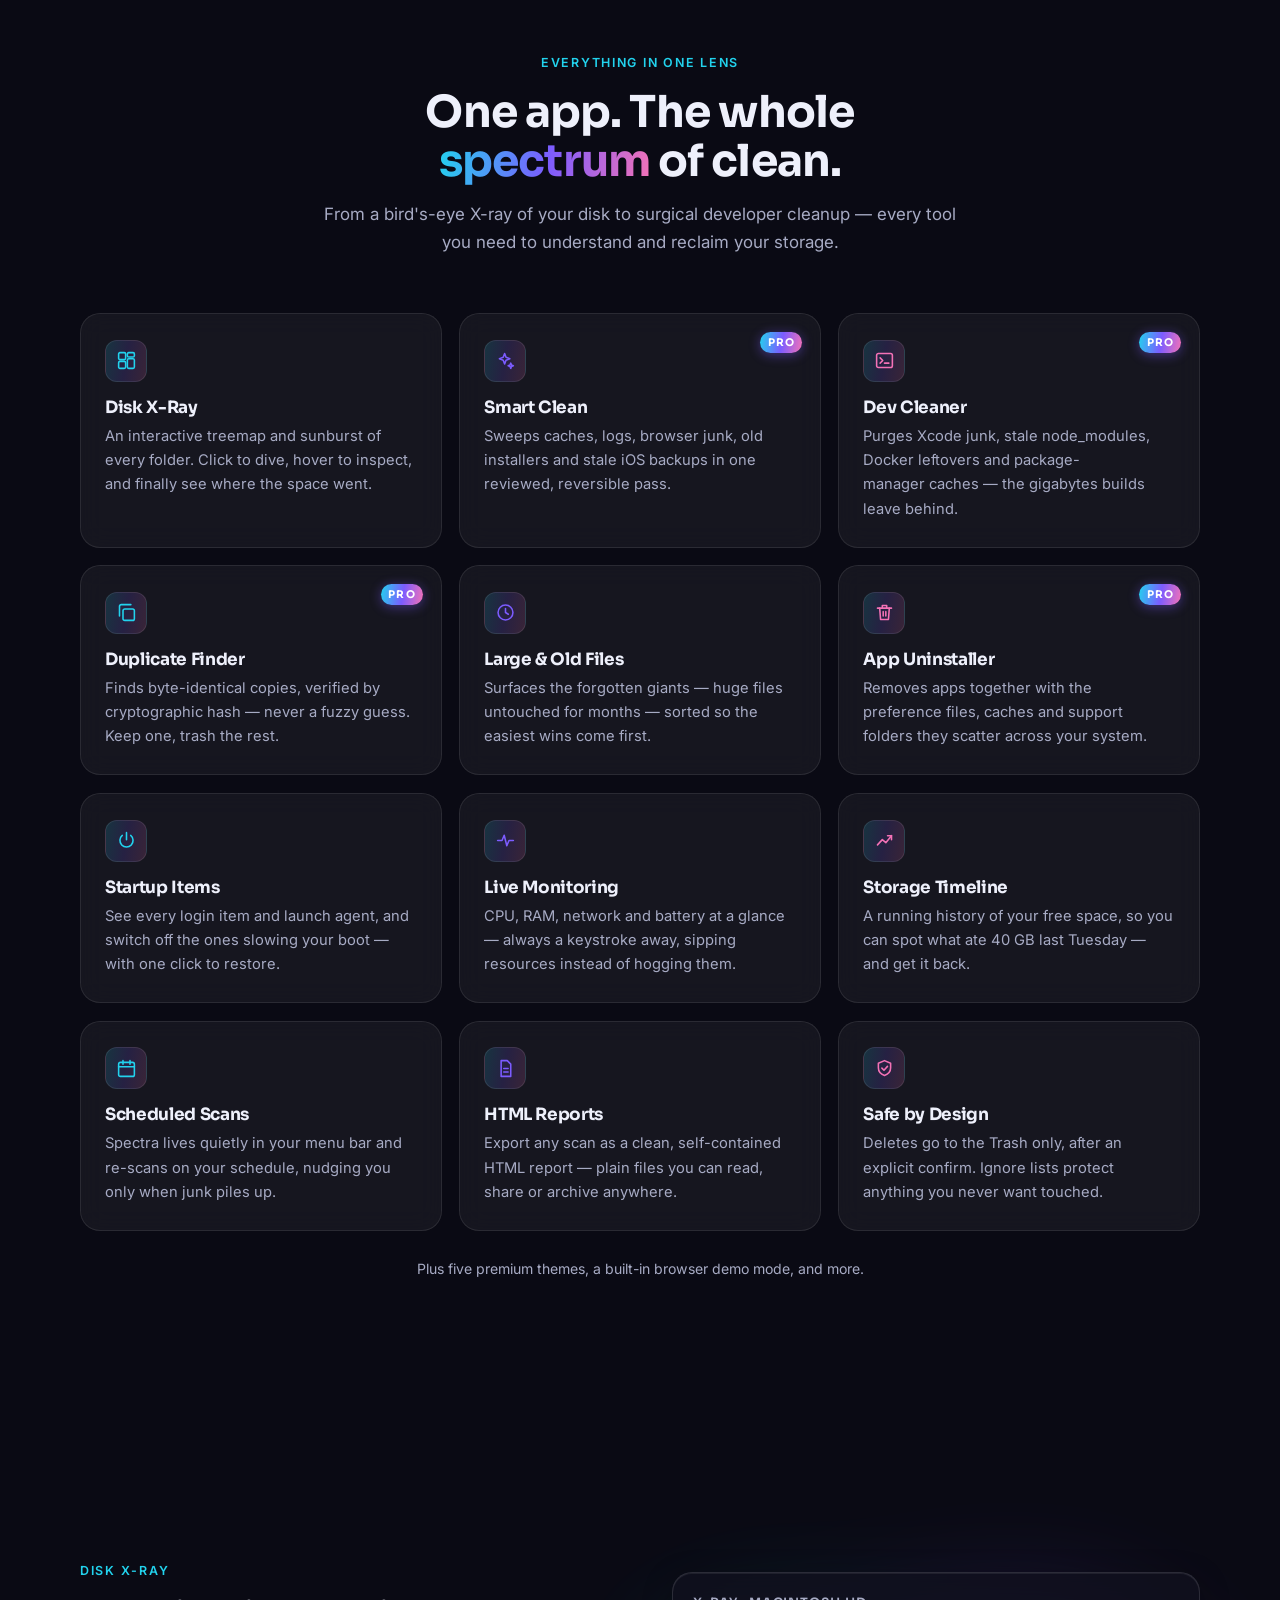
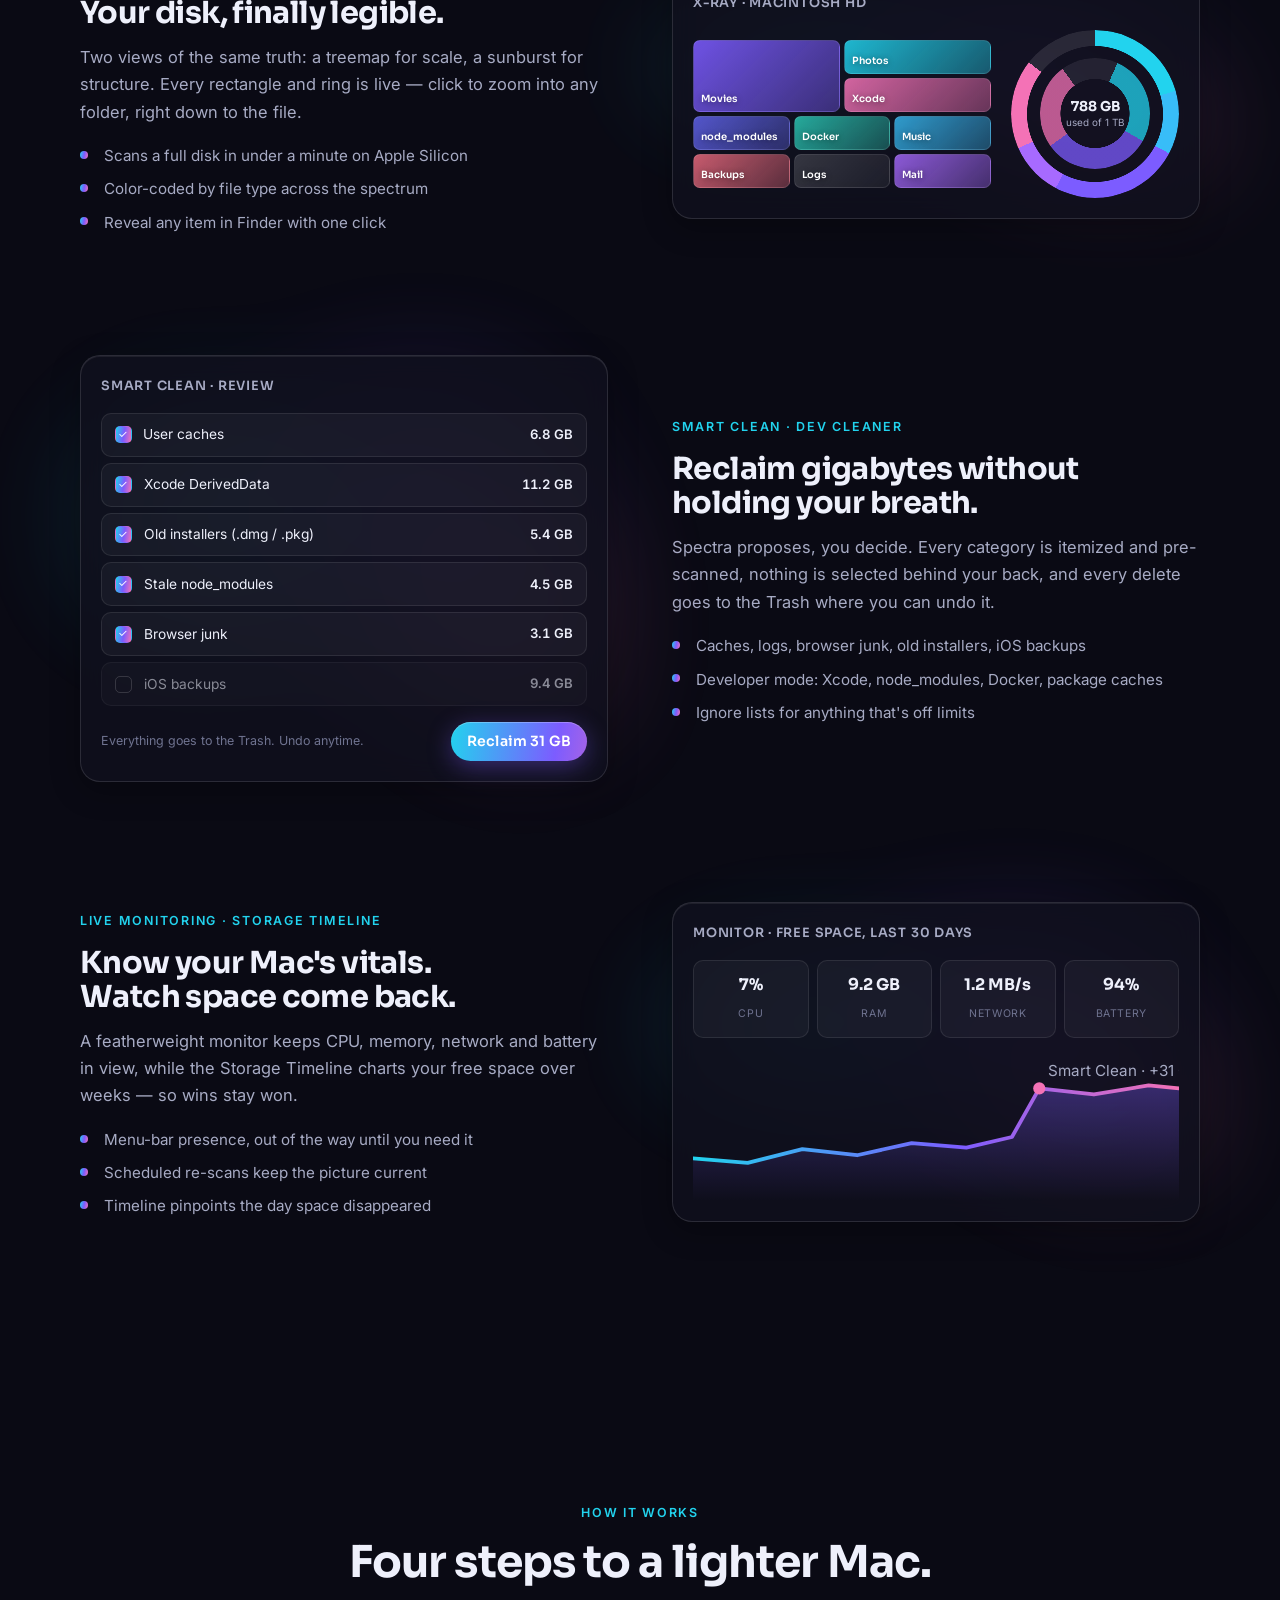
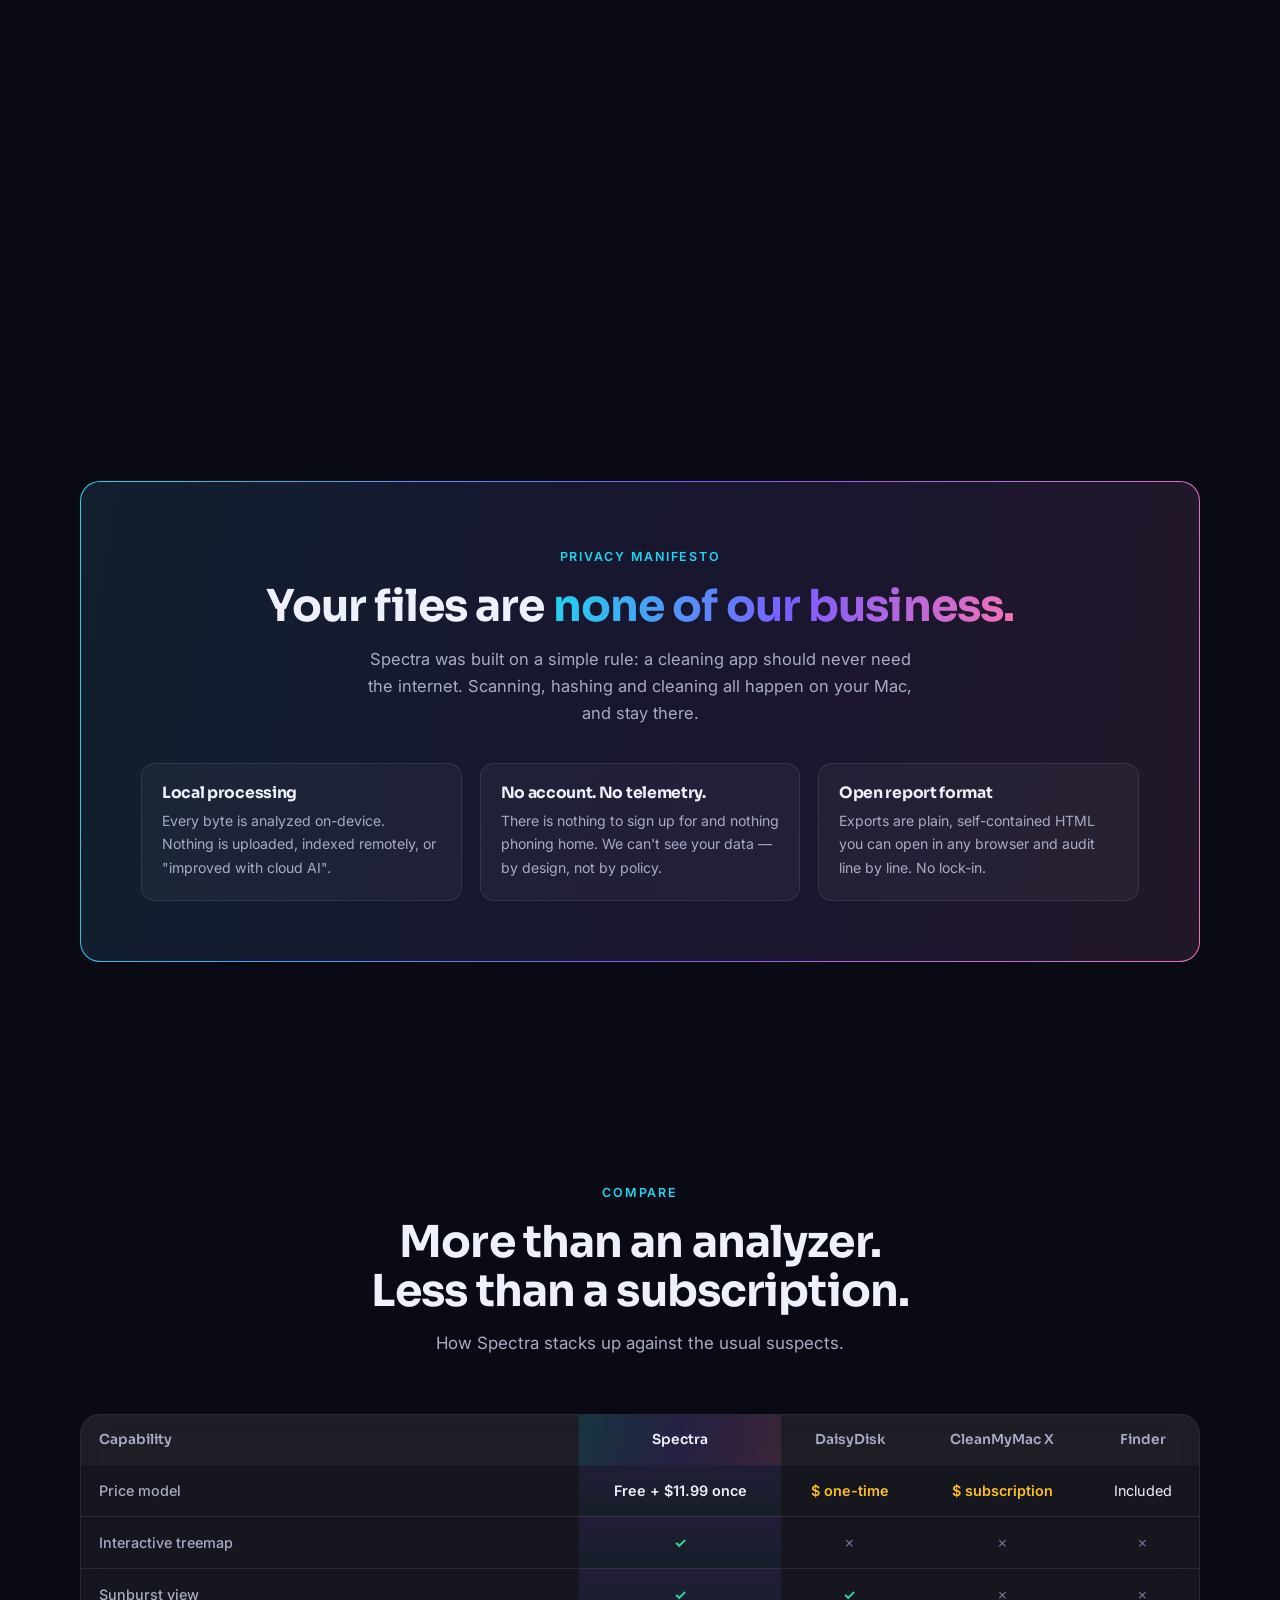
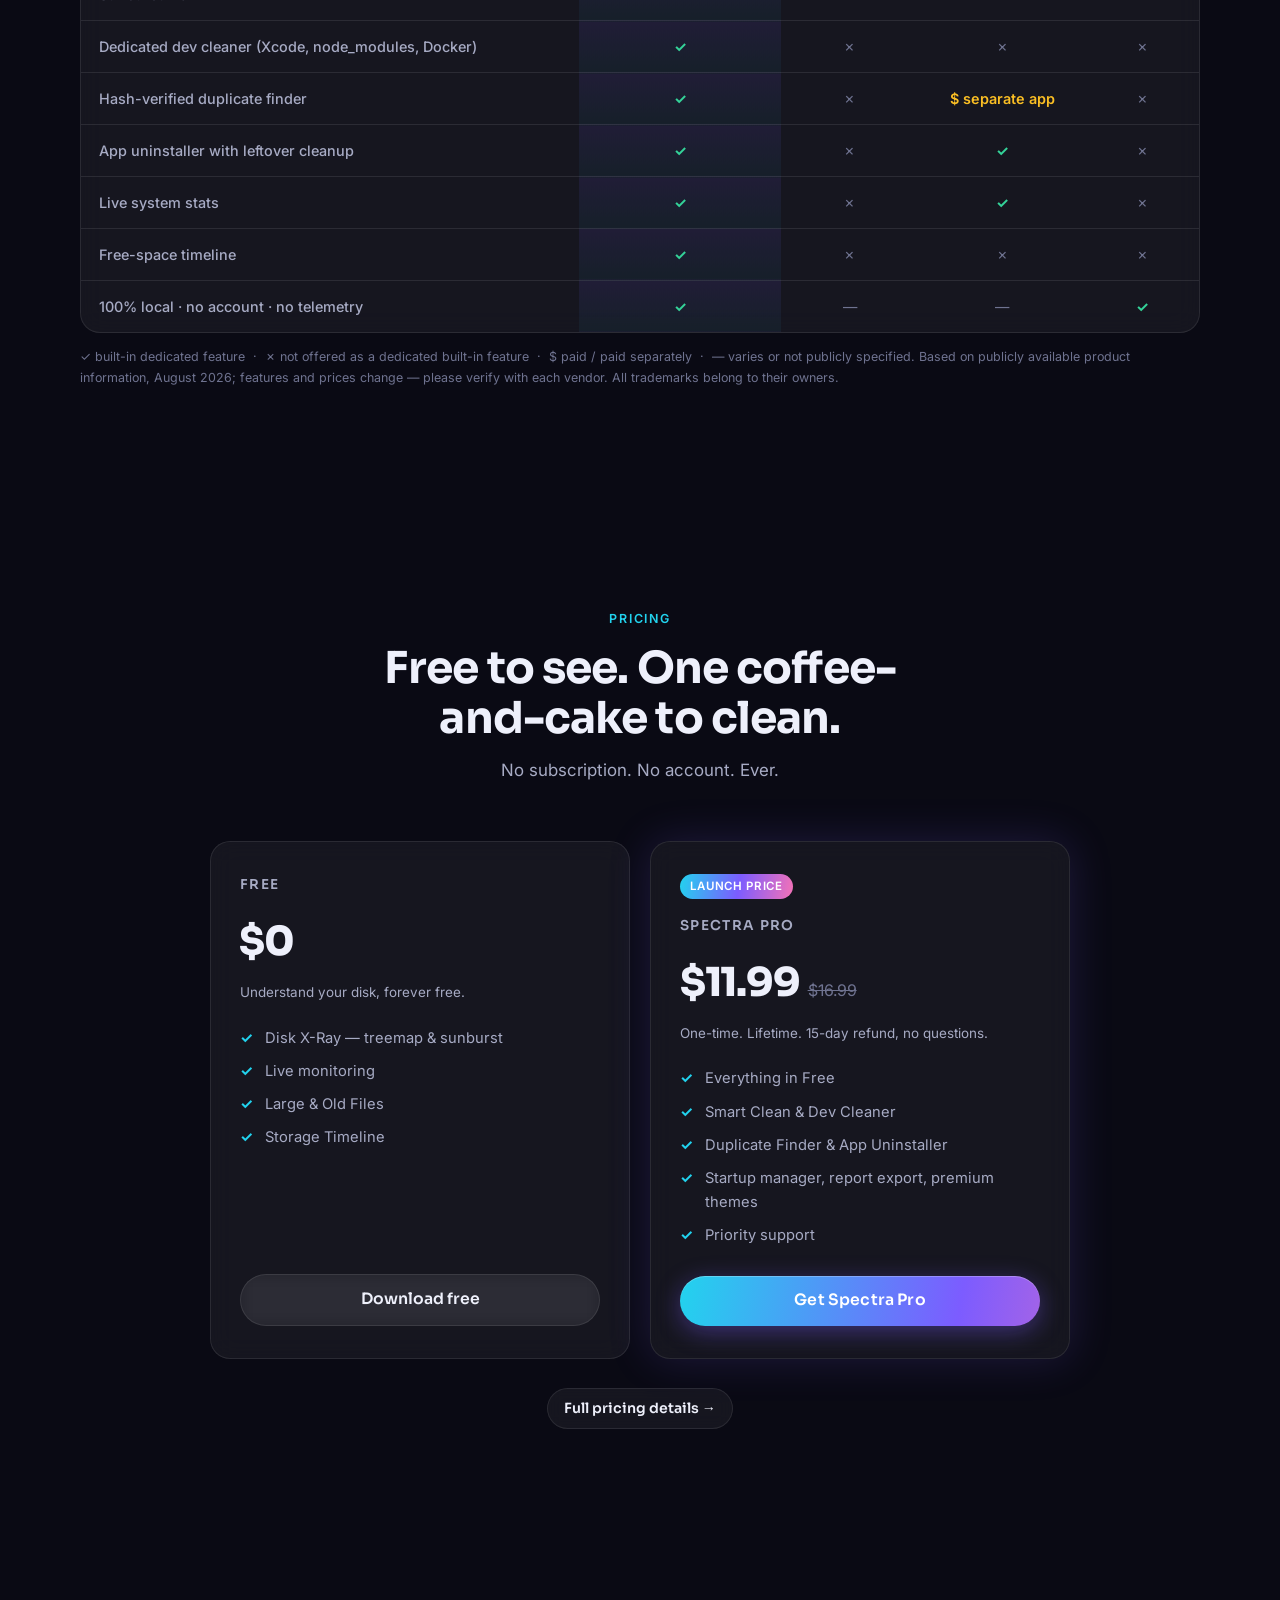
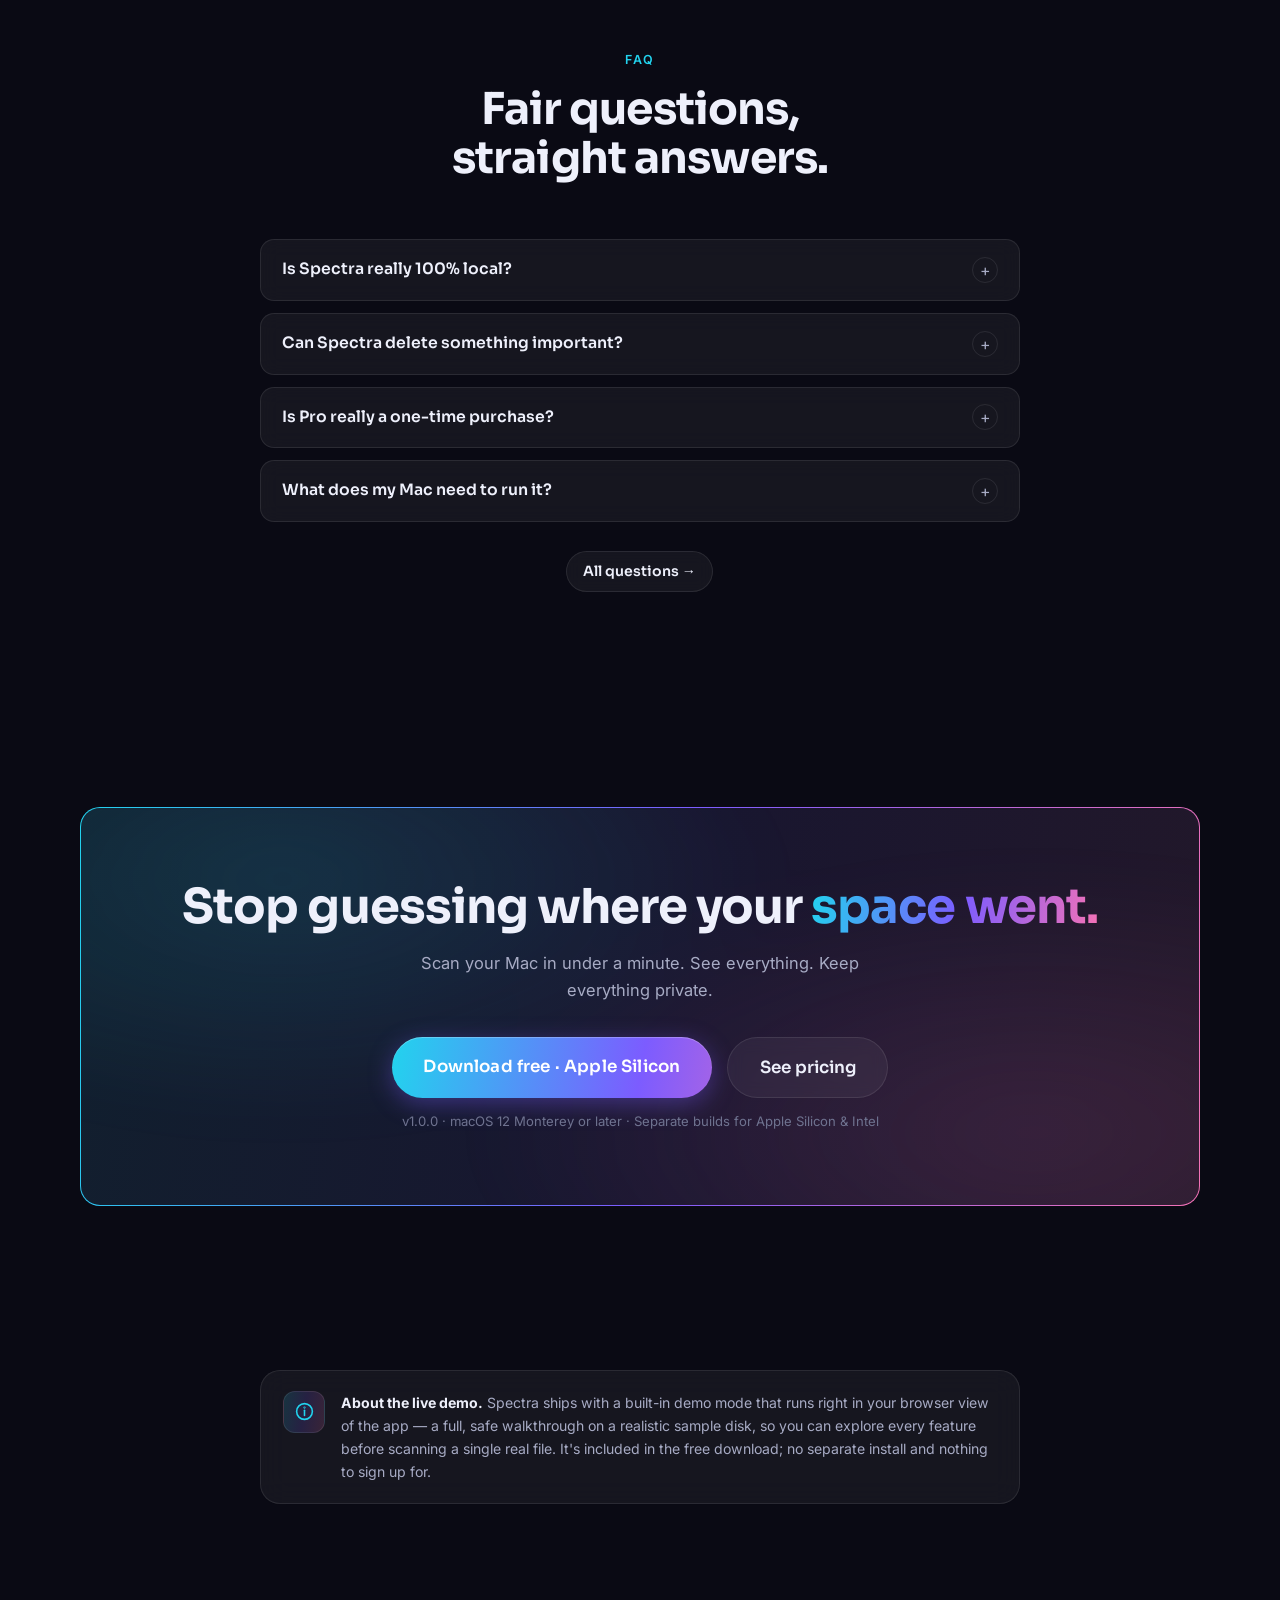
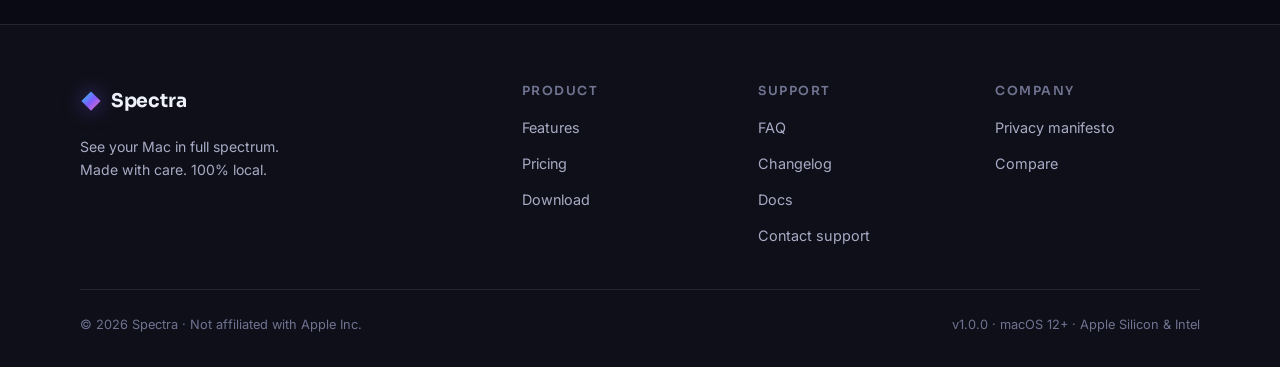
==== commit 61153e53: "deploy: prashant1998gupta/Spectra-Mac-Scanner@1c91f48eb7235f445c1e46a51dc2ba2d42ad85c4" ====
--- a/index.html
+++ b/index.html
@@ -73,7 +73,7 @@
           <a class="btn btn-lg js-download" href="https://github.com/prashant1998gupta/spectra/releases/download/v1.0.0/Spectra-1.0.0-arm64.dmg" data-live>Download free · Apple Silicon</a>
           <a class="btn-ghost btn-lg" href="#demo-note">Try the live demo</a>
         </div>
-        <span class="btn-note">Free · v1.0.0 · macOS 12 Monterey or later · Universal for Apple Silicon &amp; Intel</span>
+        <span class="btn-note">Free · v1.0.0 · macOS 12 Monterey or later · Separate builds for Apple Silicon &amp; Intel</span>
 
         <ul class="chips" aria-label="Trust points">
           <li class="chip">No account</li>
@@ -373,7 +373,7 @@
           <div class="step reveal">
             <span class="step-num">1</span>
             <h3>Download</h3>
-            <p>Grab the free universal app and drag it to Applications. No account, no setup wizard.</p>
+            <p>Grab the free build for your chip and drag it to Applications. No account, no setup wizard.</p>
           </div>
           <div class="step reveal">
             <span class="step-num">2</span>
@@ -576,7 +576,7 @@
           </details>
           <details class="faq-item reveal">
             <summary>What does my Mac need to run it?</summary>
-            <div class="faq-a">macOS 12 Monterey or later. Spectra v1.0.0 ships as a universal build, native on both Apple Silicon and Intel Macs.</div>
+            <div class="faq-a">macOS 12 Monterey or later. Spectra v1.0.0 ships as two native builds — one for Apple Silicon, one for Intel — and the download page picks the right one for you.</div>
           </details>
         </div>
 
@@ -594,7 +594,7 @@
             <a class="btn btn-lg js-download" href="https://github.com/prashant1998gupta/spectra/releases/download/v1.0.0/Spectra-1.0.0-arm64.dmg" data-live>Download free · Apple Silicon</a>
             <a class="btn-ghost btn-lg" href="pricing.html">See pricing</a>
           </div>
-          <span class="btn-note">v1.0.0 · macOS 12 Monterey or later · Universal for Apple Silicon &amp; Intel</span>
+          <span class="btn-note">v1.0.0 · macOS 12 Monterey or later · Separate builds for Apple Silicon &amp; Intel</span>
         </div>
       </div>
     </section>
@@ -658,7 +658,7 @@
       </div>
       <div class="footer-bottom">
         <span>© <span data-year>2026</span> Spectra · Not affiliated with Apple Inc.</span>
-        <span>v1.0.0 · macOS 12+ · Universal</span>
+        <span>v1.0.0 · macOS 12+ · Apple Silicon &amp; Intel</span>
       </div>
     </div>
   </footer>
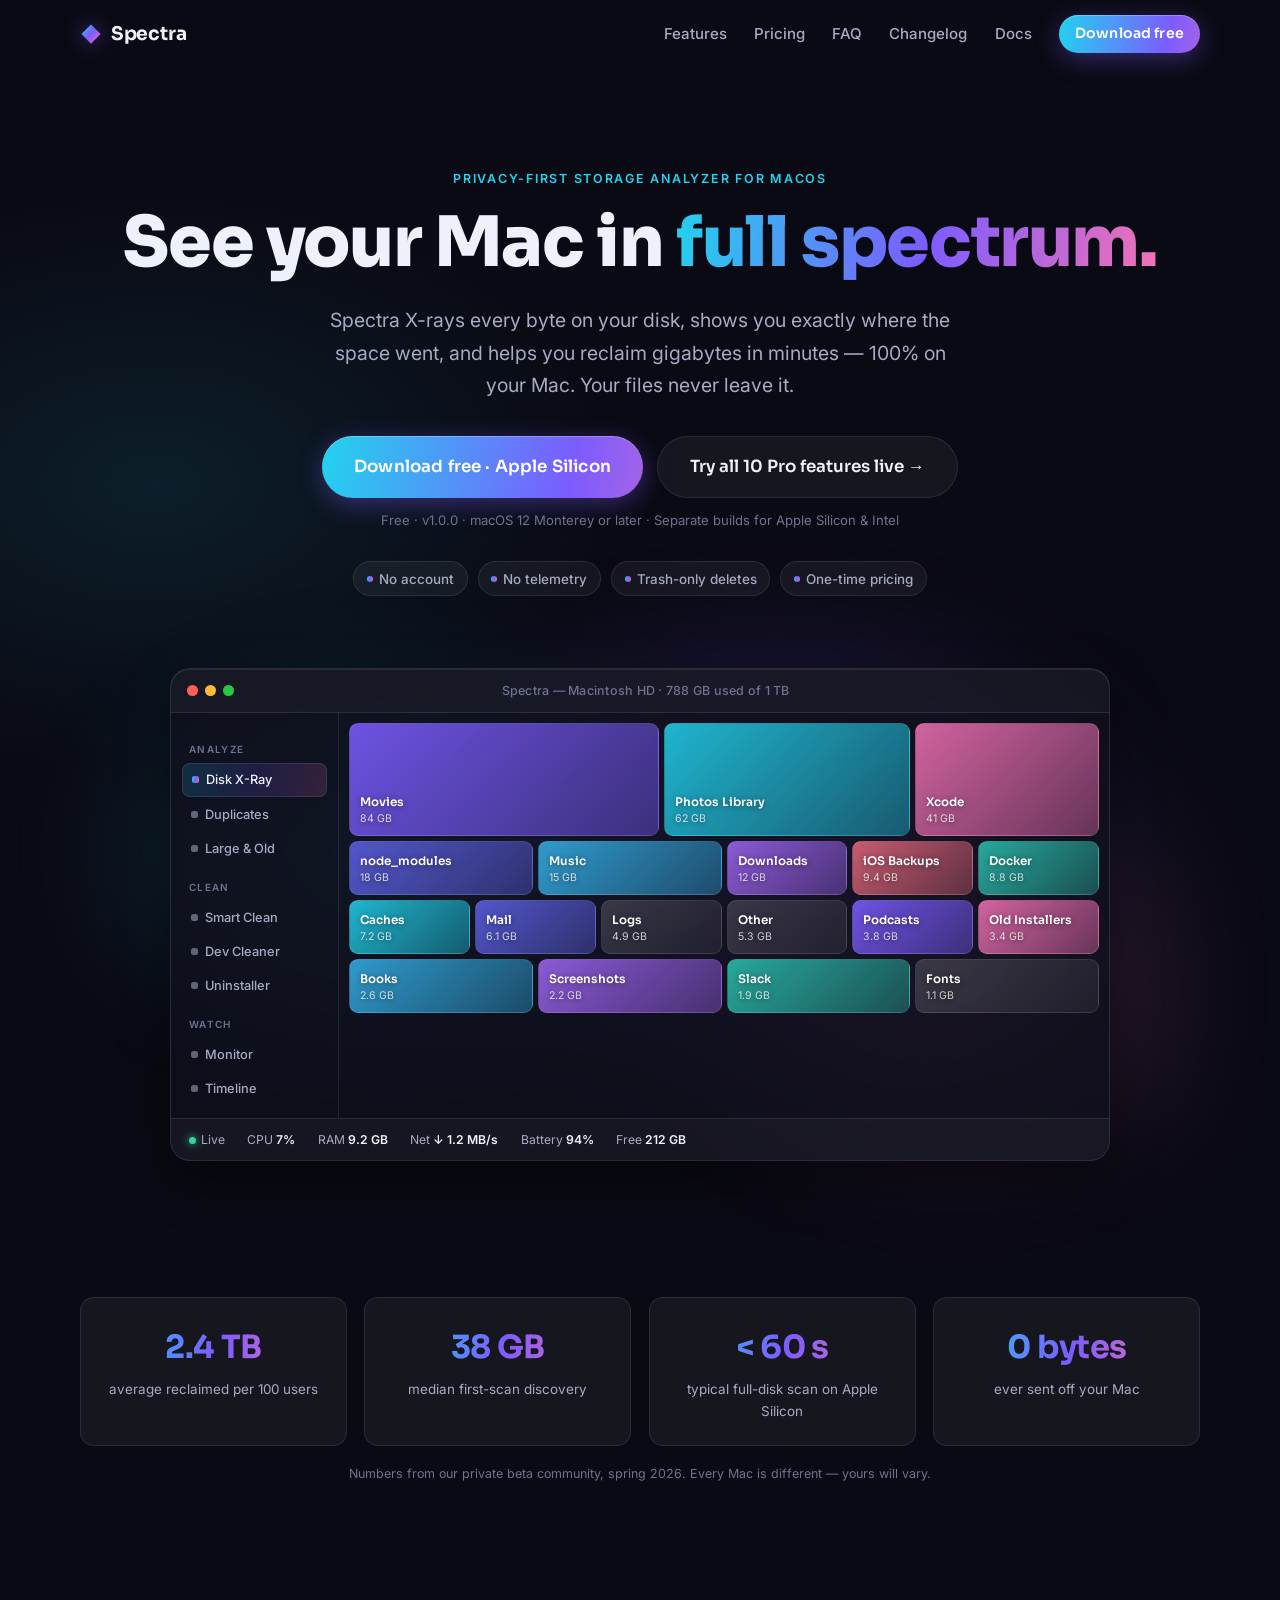
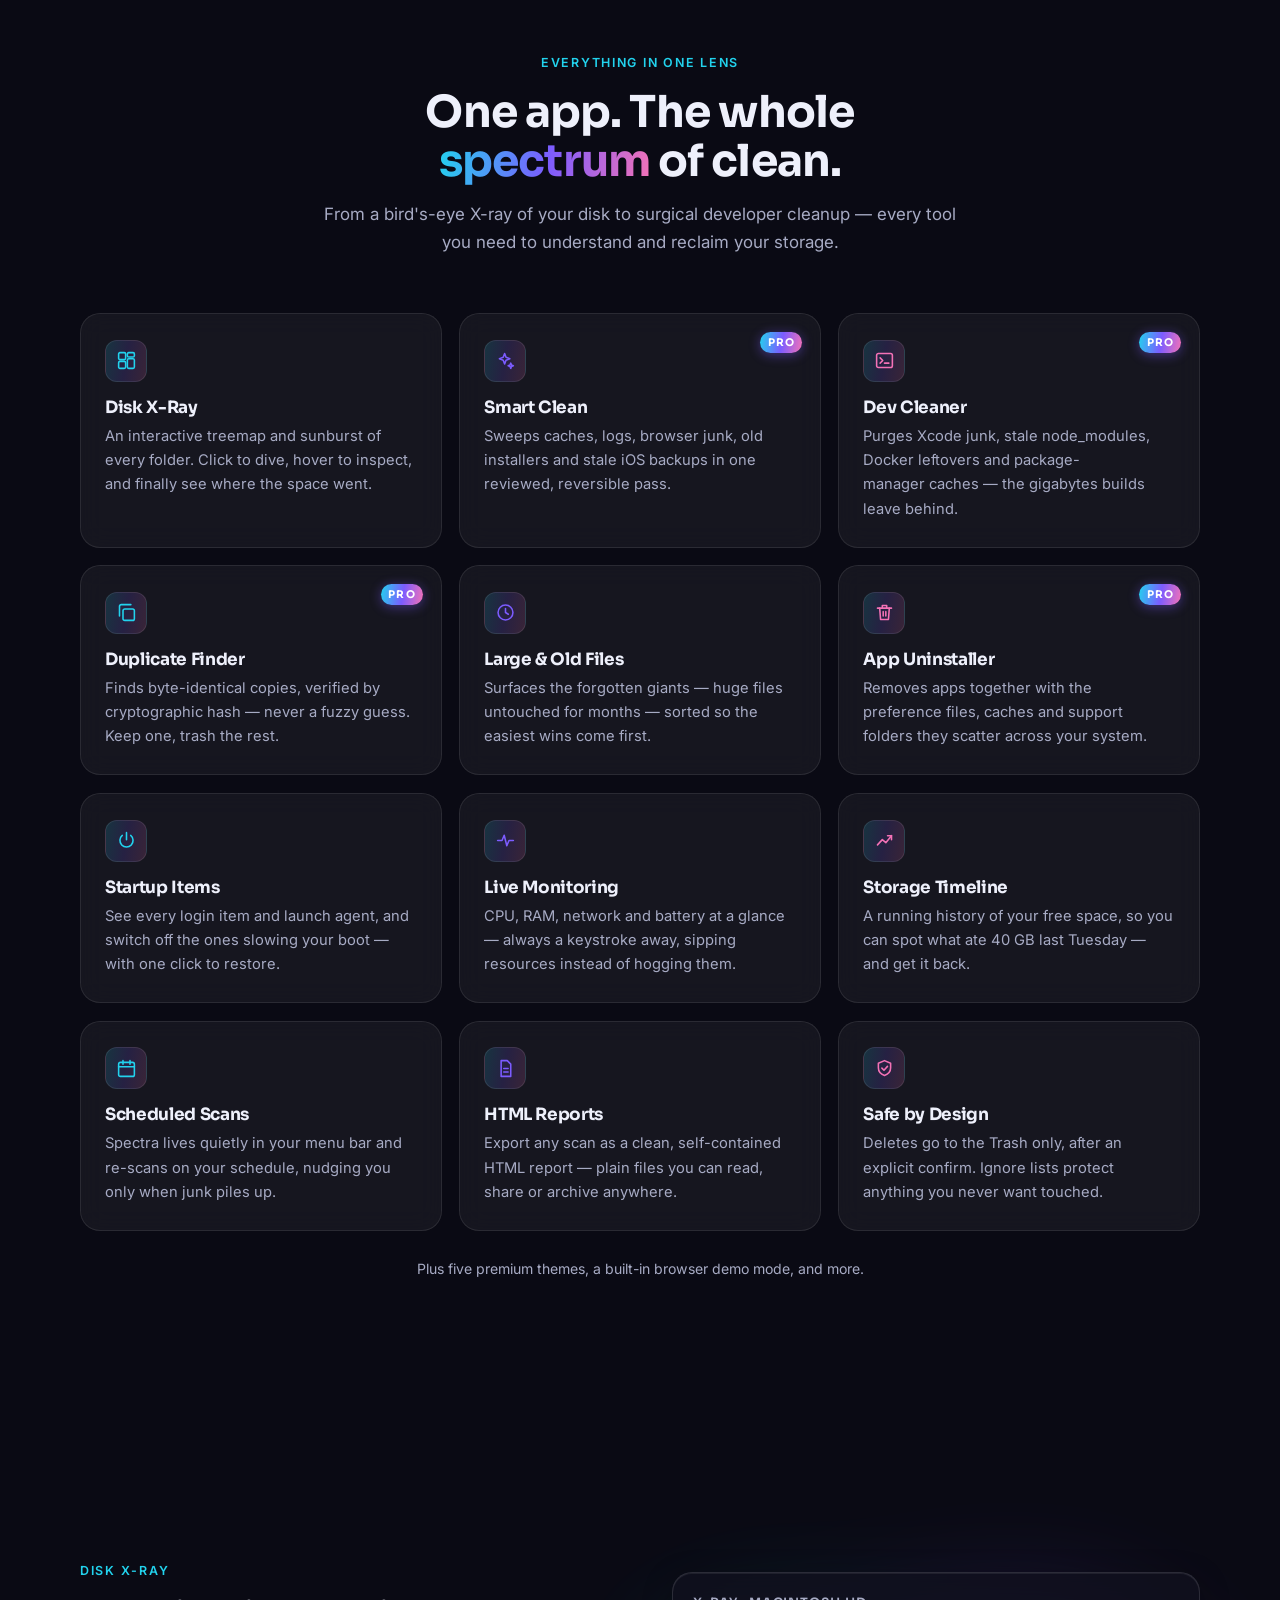
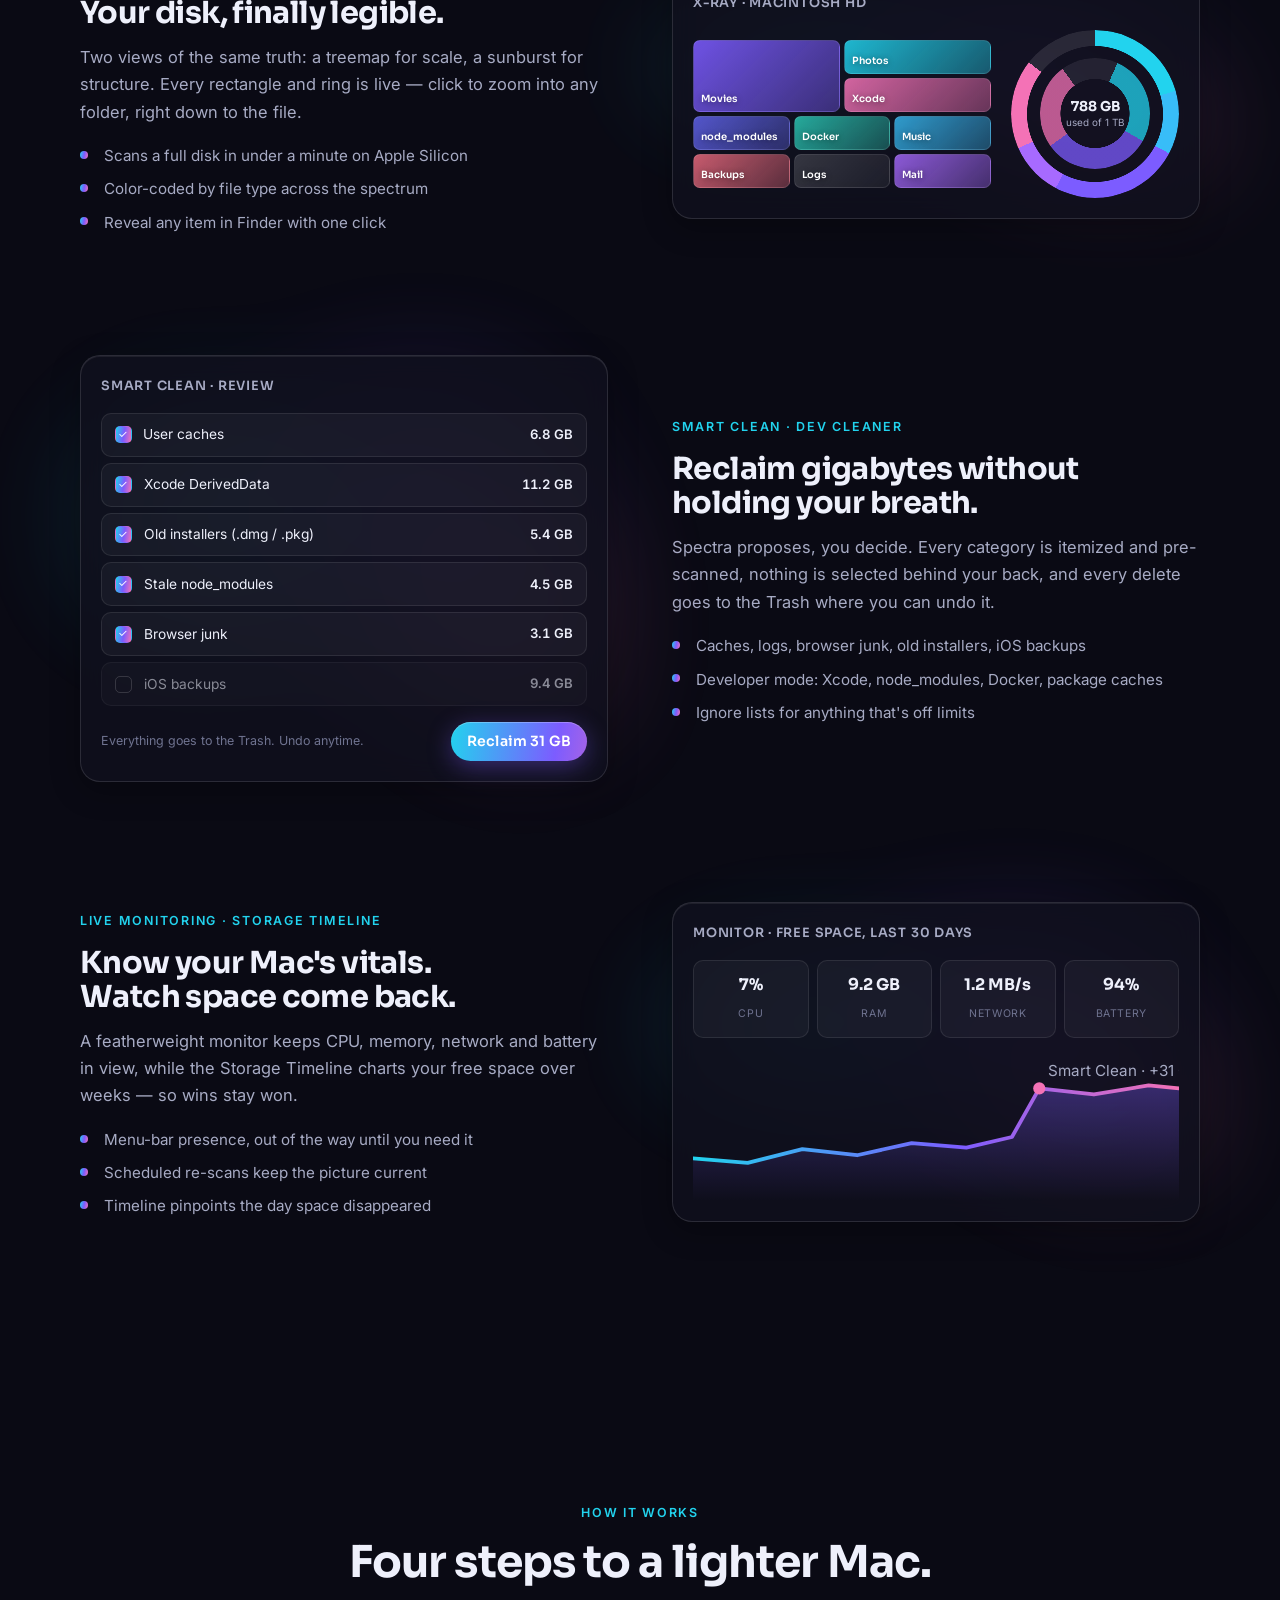
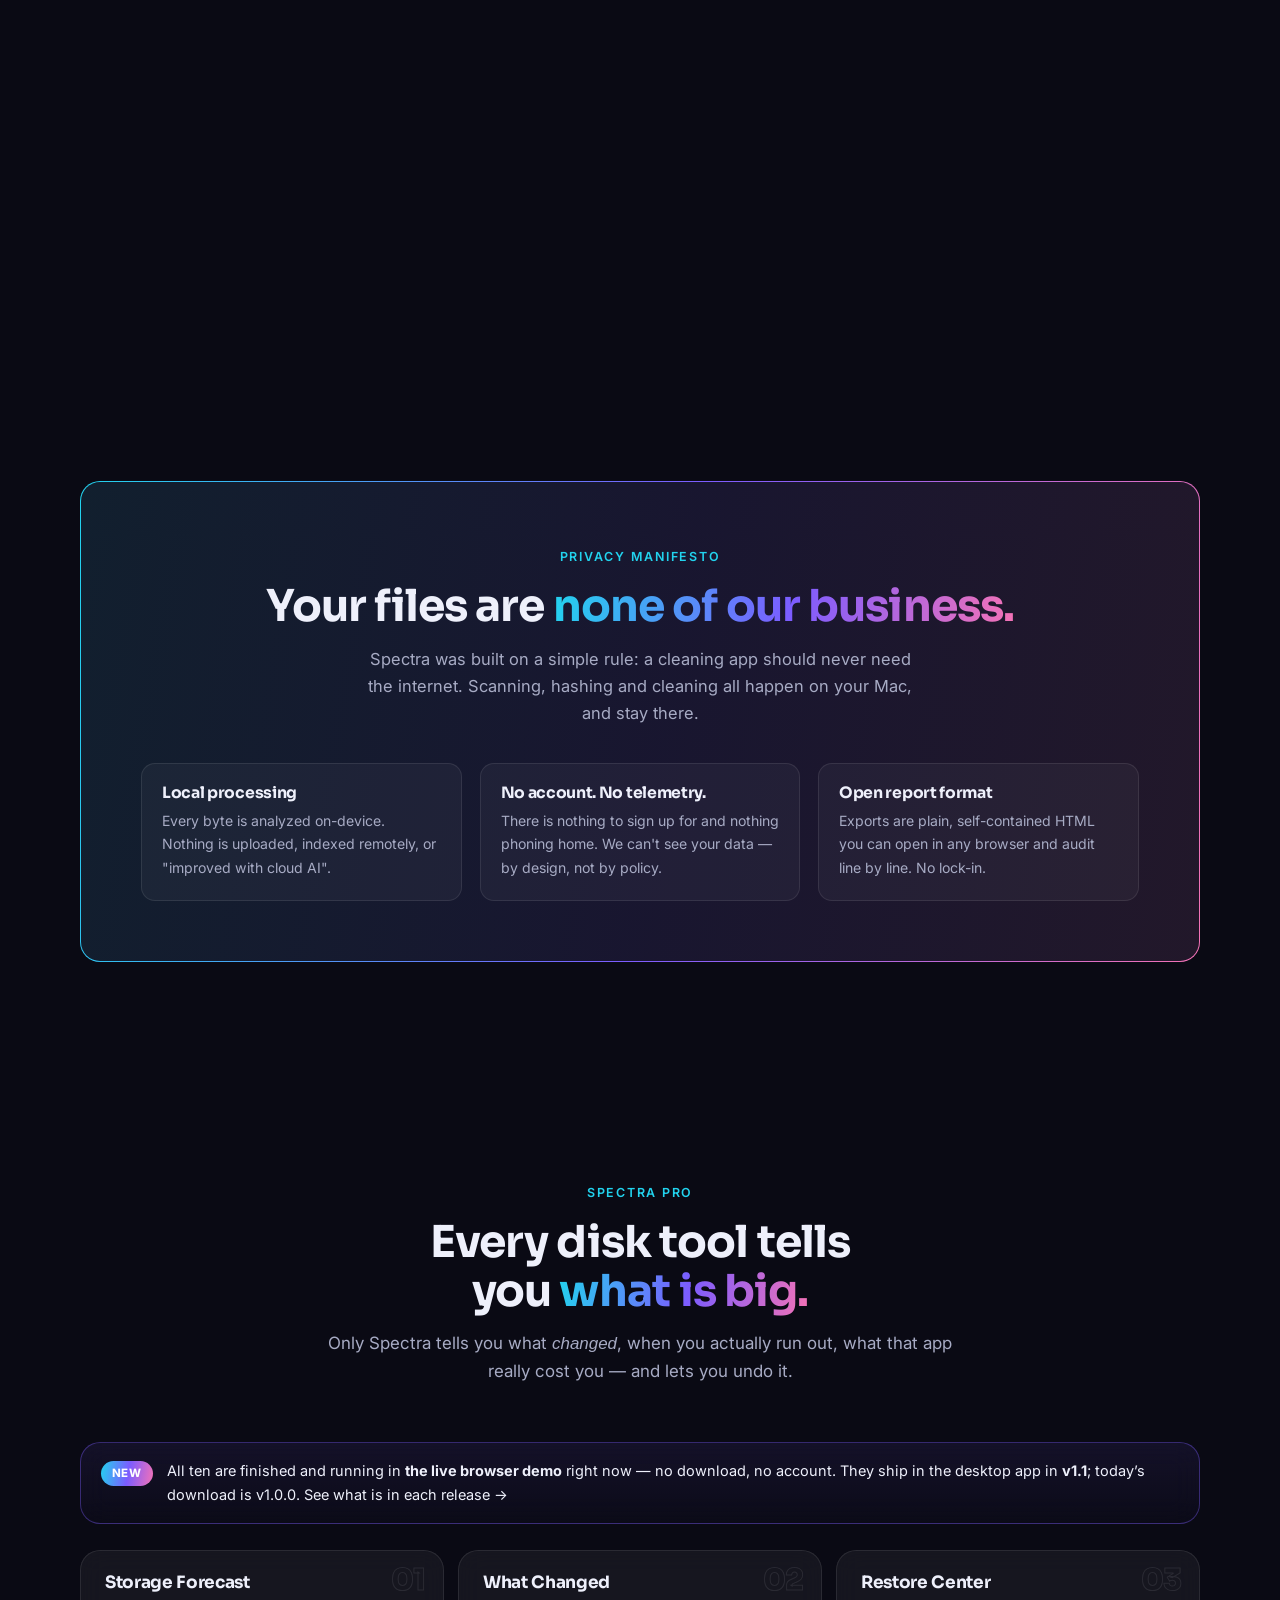
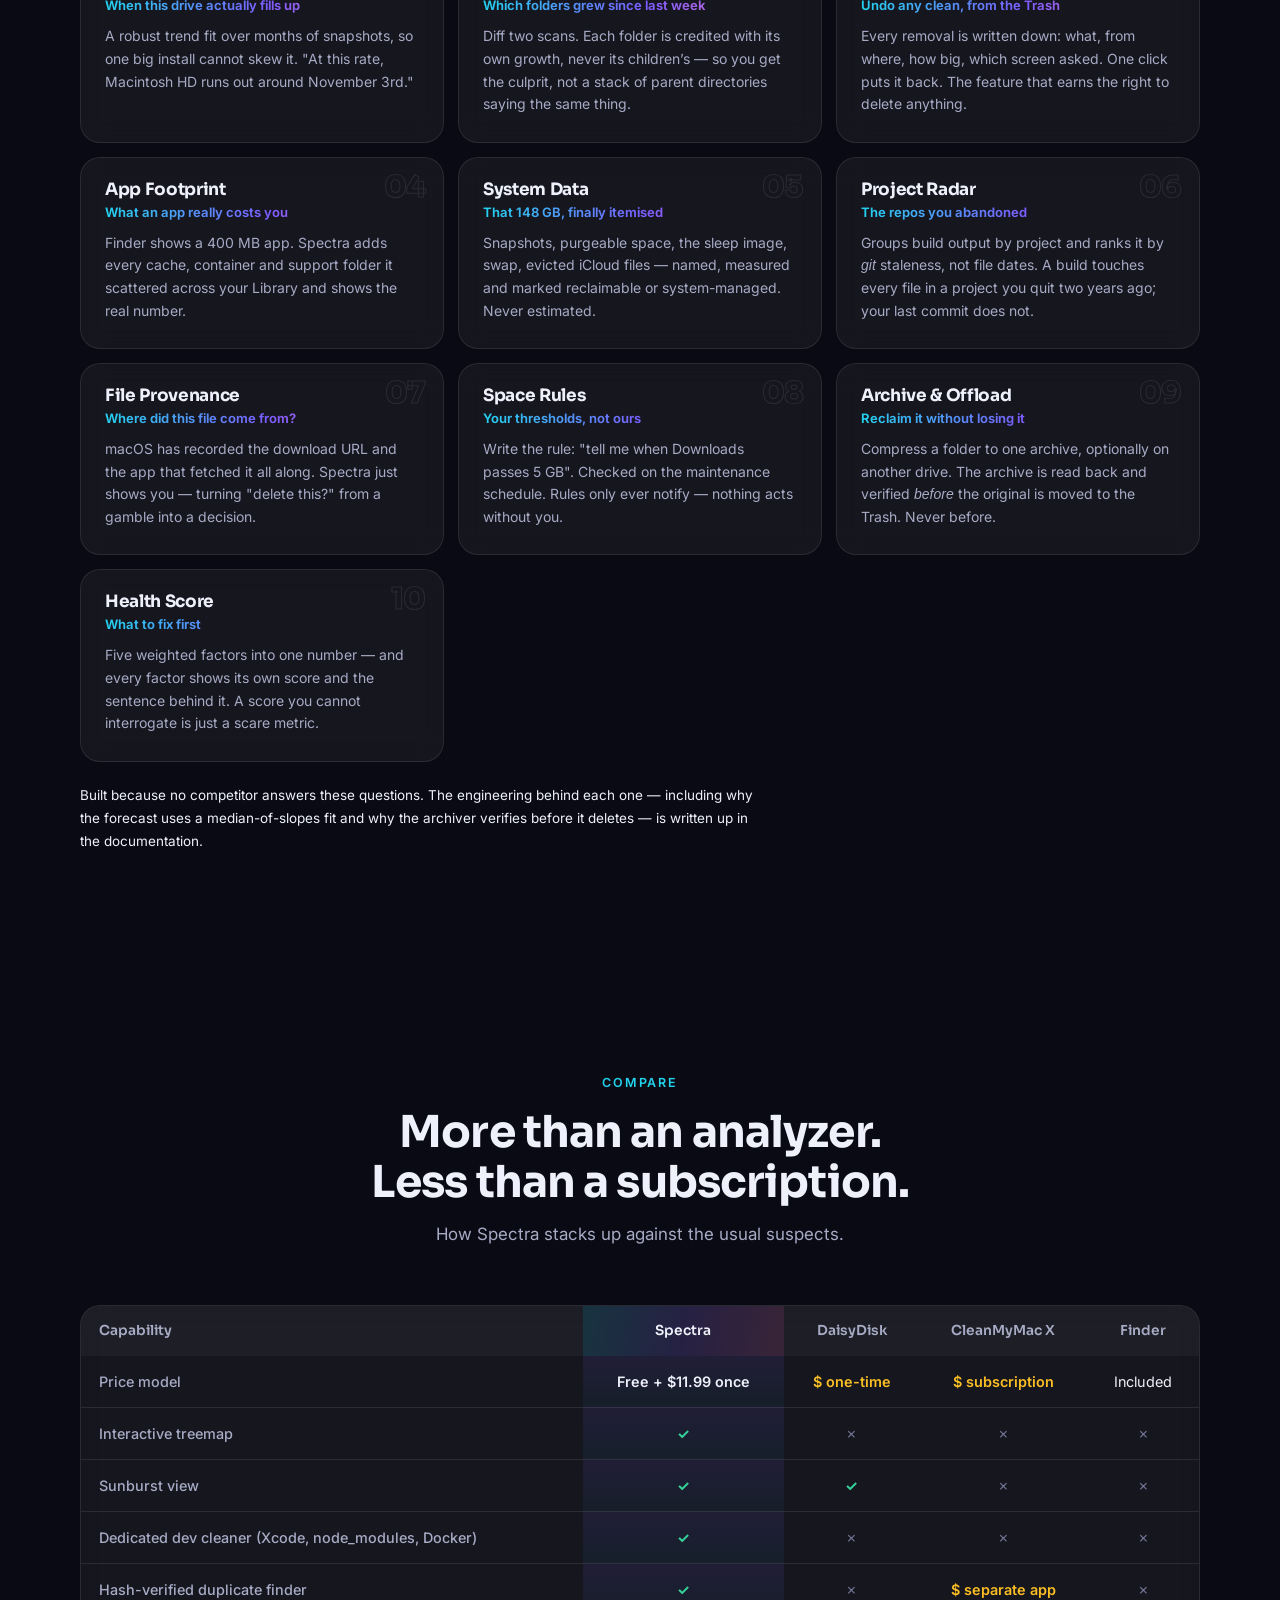
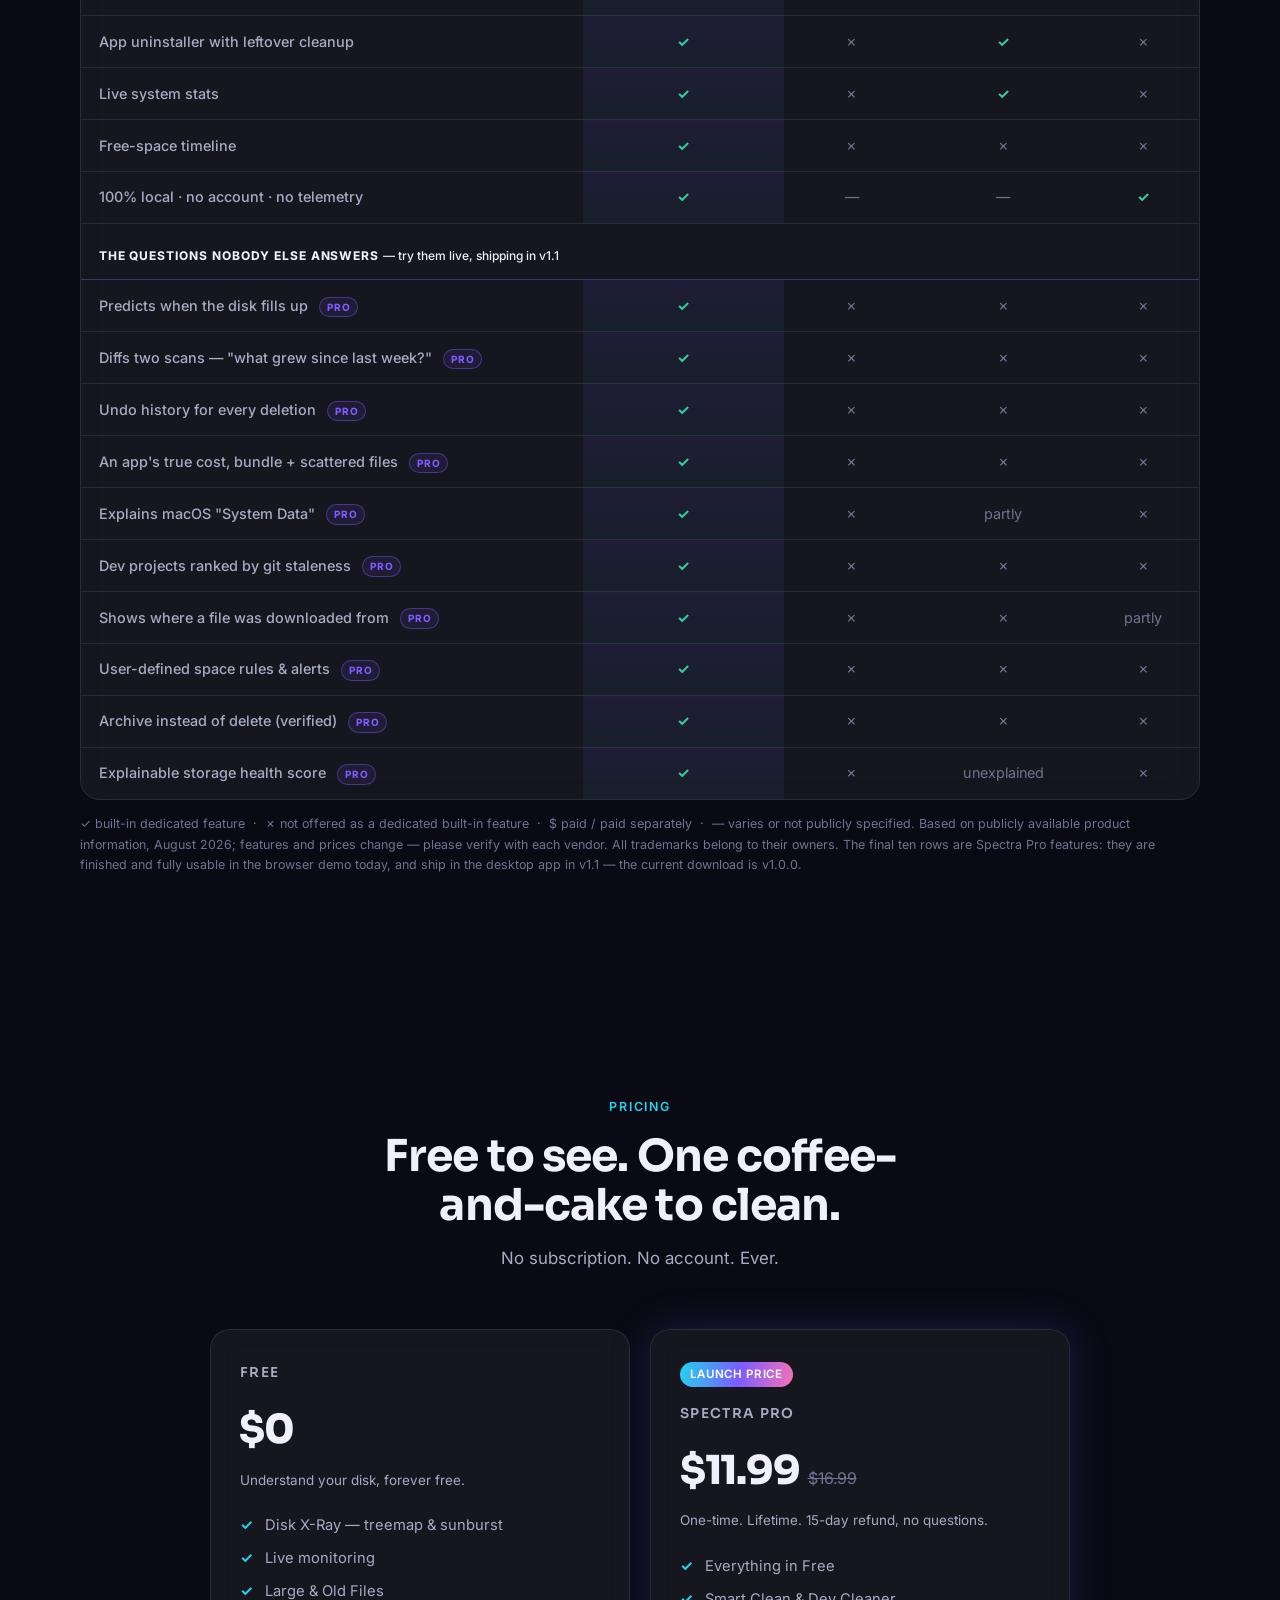
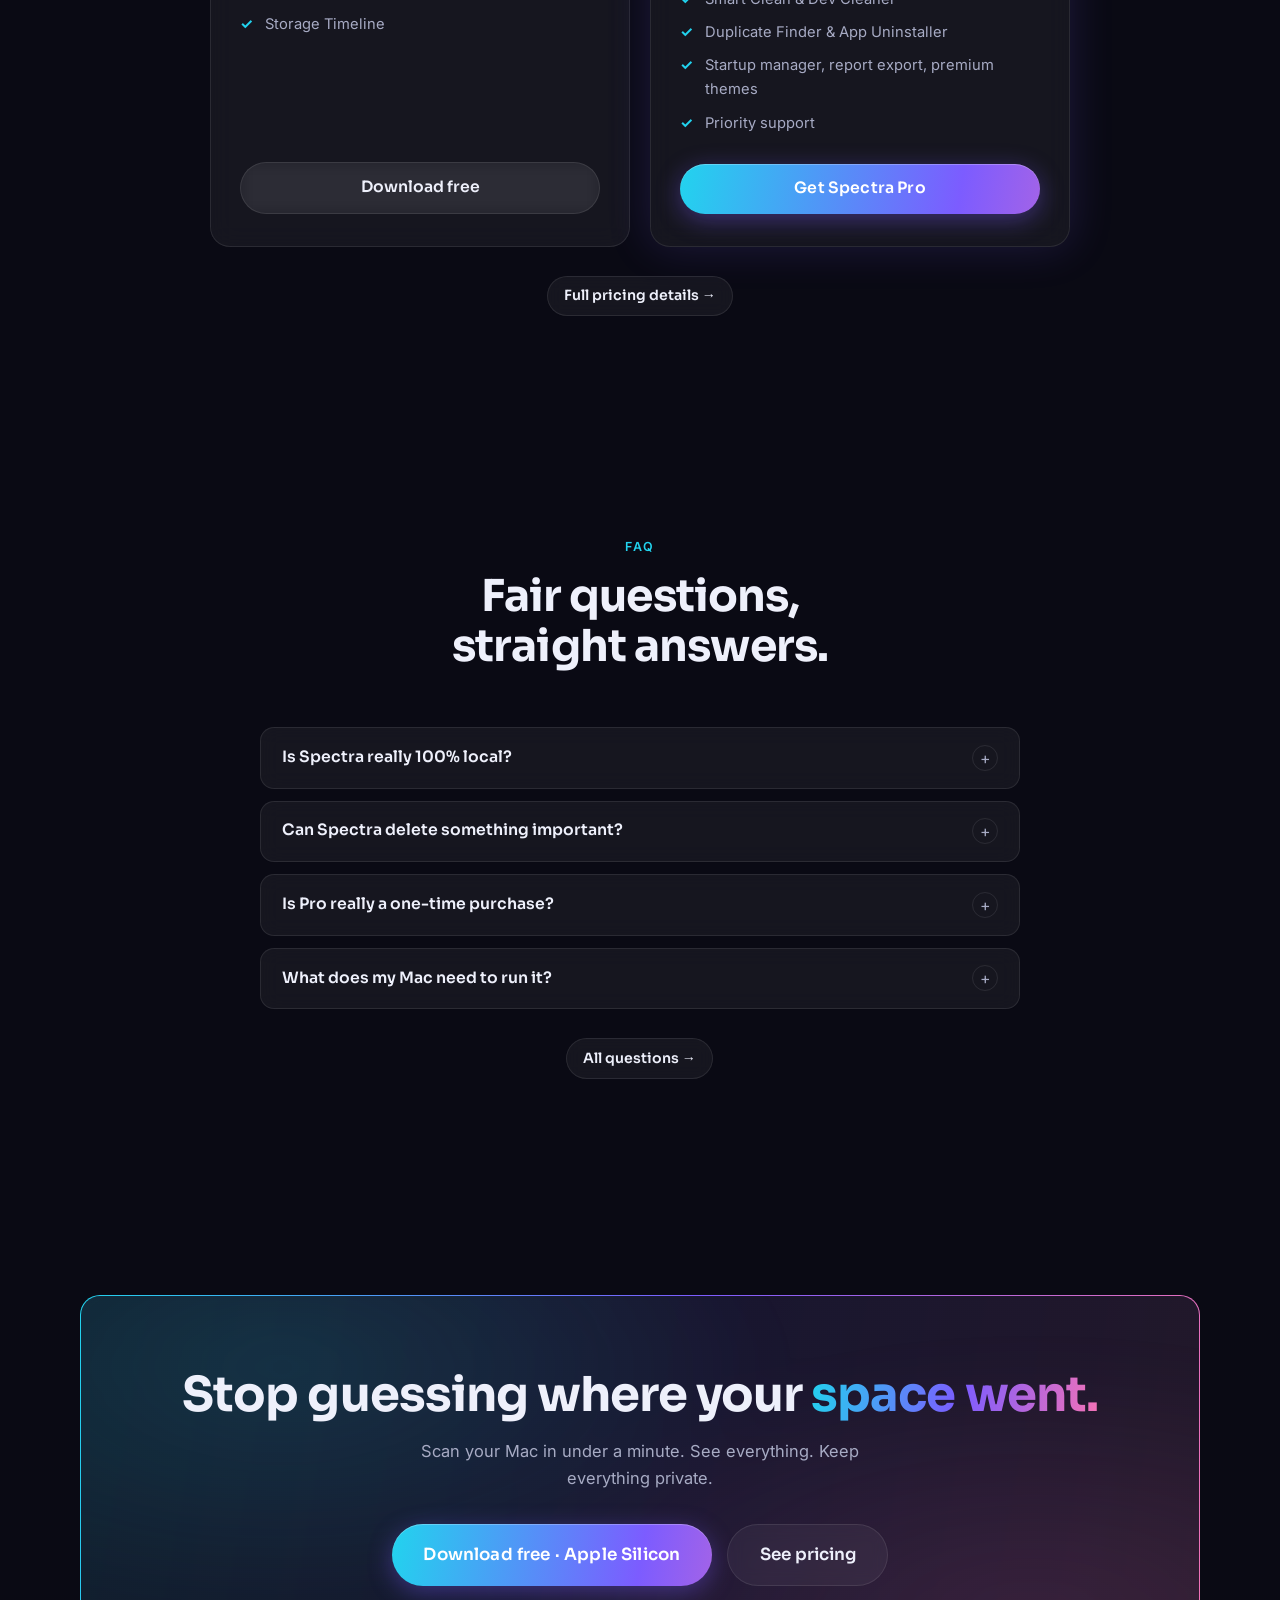
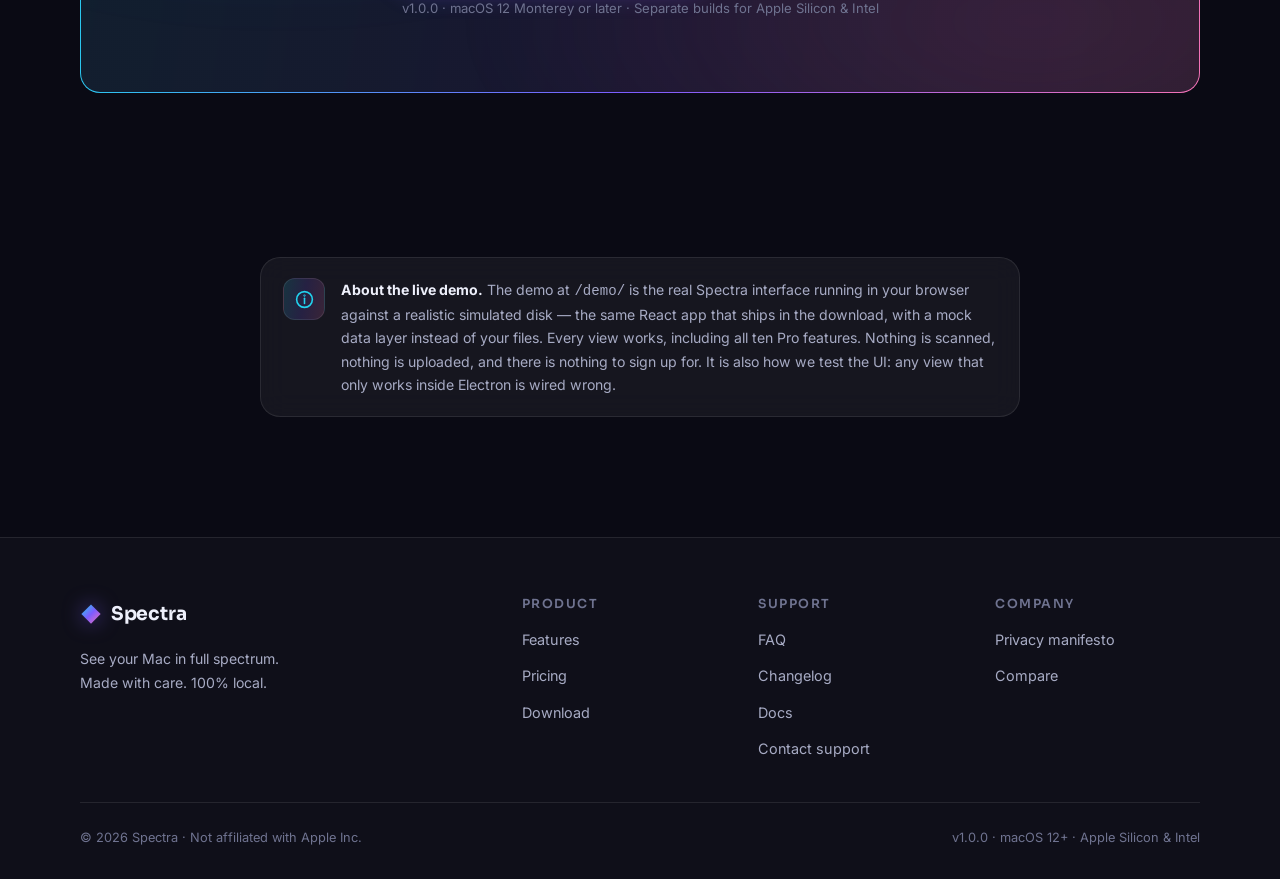
==== commit 4a3a1356: "deploy: prashant1998gupta/Spectra-Mac-Scanner@c4da713d523c60767b99b886f6bc05b42fd45816" ====
--- a/index.html
+++ b/index.html
@@ -71,7 +71,7 @@
 
         <div class="hero-ctas">
           <a class="btn btn-lg js-download" href="https://github.com/prashant1998gupta/spectra/releases/download/v1.0.0/Spectra-1.0.0-arm64.dmg" data-live>Download free · Apple Silicon</a>
-          <a class="btn-ghost btn-lg" href="#demo-note">Try the live demo</a>
+          <a class="btn-ghost btn-lg" href="demo/">Try all 10 Pro features live →</a>
         </div>
         <span class="btn-note">Free · v1.0.0 · macOS 12 Monterey or later · Separate builds for Apple Silicon &amp; Intel</span>
 
@@ -420,6 +420,94 @@
     </section>
 
     <!-- ================= 7. COMPARISON ================= -->
+    <section class="section" id="intelligence">
+      <div class="container">
+        <div class="section-head section-head--center">
+          <span class="eyebrow">Spectra Pro</span>
+          <h2>Every disk tool tells you <span class="grad-text">what is big.</span></h2>
+          <p>Only Spectra tells you what <i>changed</i>, when you actually run out, what that app really cost you — and lets you undo it.</p>
+        </div>
+
+        <div class="intel-banner panel reveal">
+          <span class="intel-badge">New</span>
+          <p>
+            All ten are finished and running in <a href="demo/"><b>the live browser demo</b></a> right now — no download, no account.
+            They ship in the desktop app in <b>v1.1</b>; today’s download is v1.0.0.
+            <a href="changelog.html">See what is in each release →</a>
+          </p>
+        </div>
+
+        <div class="intel-grid">
+            <article class="card intel-card reveal">
+              <span class="intel-num">01</span>
+              <h3>Storage Forecast</h3>
+              <p class="intel-tag">When this drive actually fills up</p>
+              <p>A robust trend fit over months of snapshots, so one big install cannot skew it. "At this rate, Macintosh HD runs out around November 3rd."</p>
+            </article>
+            <article class="card intel-card reveal">
+              <span class="intel-num">02</span>
+              <h3>What Changed</h3>
+              <p class="intel-tag">Which folders grew since last week</p>
+              <p>Diff two scans. Each folder is credited with its own growth, never its children’s — so you get the culprit, not a stack of parent directories saying the same thing.</p>
+            </article>
+            <article class="card intel-card reveal">
+              <span class="intel-num">03</span>
+              <h3>Restore Center</h3>
+              <p class="intel-tag">Undo any clean, from the Trash</p>
+              <p>Every removal is written down: what, from where, how big, which screen asked. One click puts it back. The feature that earns the right to delete anything.</p>
+            </article>
+            <article class="card intel-card reveal">
+              <span class="intel-num">04</span>
+              <h3>App Footprint</h3>
+              <p class="intel-tag">What an app really costs you</p>
+              <p>Finder shows a 400&nbsp;MB app. Spectra adds every cache, container and support folder it scattered across your Library and shows the real number.</p>
+            </article>
+            <article class="card intel-card reveal">
+              <span class="intel-num">05</span>
+              <h3>System Data</h3>
+              <p class="intel-tag">That 148&nbsp;GB, finally itemised</p>
+              <p>Snapshots, purgeable space, the sleep image, swap, evicted iCloud files — named, measured and marked reclaimable or system-managed. Never estimated.</p>
+            </article>
+            <article class="card intel-card reveal">
+              <span class="intel-num">06</span>
+              <h3>Project Radar</h3>
+              <p class="intel-tag">The repos you abandoned</p>
+              <p>Groups build output by project and ranks it by <i>git</i> staleness, not file dates. A build touches every file in a project you quit two years ago; your last commit does not.</p>
+            </article>
+            <article class="card intel-card reveal">
+              <span class="intel-num">07</span>
+              <h3>File Provenance</h3>
+              <p class="intel-tag">Where did this file come from?</p>
+              <p>macOS has recorded the download URL and the app that fetched it all along. Spectra just shows you — turning "delete this?" from a gamble into a decision.</p>
+            </article>
+            <article class="card intel-card reveal">
+              <span class="intel-num">08</span>
+              <h3>Space Rules</h3>
+              <p class="intel-tag">Your thresholds, not ours</p>
+              <p>Write the rule: "tell me when Downloads passes 5&nbsp;GB". Checked on the maintenance schedule. Rules only ever notify — nothing acts without you.</p>
+            </article>
+            <article class="card intel-card reveal">
+              <span class="intel-num">09</span>
+              <h3>Archive &amp; Offload</h3>
+              <p class="intel-tag">Reclaim it without losing it</p>
+              <p>Compress a folder to one archive, optionally on another drive. The archive is read back and verified <i>before</i> the original is moved to the Trash. Never before.</p>
+            </article>
+            <article class="card intel-card reveal">
+              <span class="intel-num">10</span>
+              <h3>Health Score</h3>
+              <p class="intel-tag">What to fix first</p>
+              <p>Five weighted factors into one number — and every factor shows its own score and the sentence behind it. A score you cannot interrogate is just a scare metric.</p>
+            </article>
+        </div>
+
+        <p class="intel-foot">
+          Built because no competitor answers these questions. The engineering behind each one —
+          including why the forecast uses a median-of-slopes fit and why the archiver verifies before it deletes —
+          is written up in <a href="docs.html#intelligence">the documentation</a>.
+        </p>
+      </div>
+    </section>
+
     <section class="section" id="compare">
       <div class="container">
         <div class="section-head section-head--center">
@@ -503,10 +591,83 @@
                 <td><span class="mark-no">—</span></td>
                 <td><span class="mark-yes">✓</span></td>
               </tr>
+              <tr class="cmp-divider">
+                <th scope="row" colspan="5">The questions nobody else answers <span class="cmp-divider-note">— <a href="demo/">try them live</a>, shipping in v1.1</span></th>
+              </tr>
+              <tr>
+                <th scope="row">Predicts when the disk fills up <span class="cmp-pro">Pro</span></th>
+                <td class="col-spectra"><span class="mark-yes">✓</span></td>
+                <td><span class="mark-no">✗</span></td>
+                <td><span class="mark-no">✗</span></td>
+                <td><span class="mark-no">✗</span></td>
+              </tr>
+              <tr>
+                <th scope="row">Diffs two scans — "what grew since last week?" <span class="cmp-pro">Pro</span></th>
+                <td class="col-spectra"><span class="mark-yes">✓</span></td>
+                <td><span class="mark-no">✗</span></td>
+                <td><span class="mark-no">✗</span></td>
+                <td><span class="mark-no">✗</span></td>
+              </tr>
+              <tr>
+                <th scope="row">Undo history for every deletion <span class="cmp-pro">Pro</span></th>
+                <td class="col-spectra"><span class="mark-yes">✓</span></td>
+                <td><span class="mark-no">✗</span></td>
+                <td><span class="mark-no">✗</span></td>
+                <td><span class="mark-no">✗</span></td>
+              </tr>
+              <tr>
+                <th scope="row">An app's true cost, bundle&nbsp;+&nbsp;scattered files <span class="cmp-pro">Pro</span></th>
+                <td class="col-spectra"><span class="mark-yes">✓</span></td>
+                <td><span class="mark-no">✗</span></td>
+                <td><span class="mark-no">✗</span></td>
+                <td><span class="mark-no">✗</span></td>
+              </tr>
+              <tr>
+                <th scope="row">Explains macOS "System&nbsp;Data" <span class="cmp-pro">Pro</span></th>
+                <td class="col-spectra"><span class="mark-yes">✓</span></td>
+                <td><span class="mark-no">✗</span></td>
+                <td><span class="mark-no">partly</span></td>
+                <td><span class="mark-no">✗</span></td>
+              </tr>
+              <tr>
+                <th scope="row">Dev projects ranked by git staleness <span class="cmp-pro">Pro</span></th>
+                <td class="col-spectra"><span class="mark-yes">✓</span></td>
+                <td><span class="mark-no">✗</span></td>
+                <td><span class="mark-no">✗</span></td>
+                <td><span class="mark-no">✗</span></td>
+              </tr>
+              <tr>
+                <th scope="row">Shows where a file was downloaded from <span class="cmp-pro">Pro</span></th>
+                <td class="col-spectra"><span class="mark-yes">✓</span></td>
+                <td><span class="mark-no">✗</span></td>
+                <td><span class="mark-no">✗</span></td>
+                <td><span class="mark-no">partly</span></td>
+              </tr>
+              <tr>
+                <th scope="row">User-defined space rules &amp; alerts <span class="cmp-pro">Pro</span></th>
+                <td class="col-spectra"><span class="mark-yes">✓</span></td>
+                <td><span class="mark-no">✗</span></td>
+                <td><span class="mark-no">✗</span></td>
+                <td><span class="mark-no">✗</span></td>
+              </tr>
+              <tr>
+                <th scope="row">Archive instead of delete (verified) <span class="cmp-pro">Pro</span></th>
+                <td class="col-spectra"><span class="mark-yes">✓</span></td>
+                <td><span class="mark-no">✗</span></td>
+                <td><span class="mark-no">✗</span></td>
+                <td><span class="mark-no">✗</span></td>
+              </tr>
+              <tr>
+                <th scope="row">Explainable storage health score <span class="cmp-pro">Pro</span></th>
+                <td class="col-spectra"><span class="mark-yes">✓</span></td>
+                <td><span class="mark-no">✗</span></td>
+                <td><span class="mark-no">unexplained</span></td>
+                <td><span class="mark-no">✗</span></td>
+              </tr>
             </tbody>
           </table>
         </div>
-        <p class="compare-note">✓ built-in dedicated feature &nbsp;·&nbsp; ✗ not offered as a dedicated built-in feature &nbsp;·&nbsp; $ paid / paid separately &nbsp;·&nbsp; — varies or not publicly specified. Based on publicly available product information, August 2026; features and prices change — please verify with each vendor. All trademarks belong to their owners.</p>
+        <p class="compare-note">✓ built-in dedicated feature &nbsp;·&nbsp; ✗ not offered as a dedicated built-in feature &nbsp;·&nbsp; $ paid / paid separately &nbsp;·&nbsp; — varies or not publicly specified. Based on publicly available product information, August 2026; features and prices change — please verify with each vendor. All trademarks belong to their owners. The final ten rows are Spectra Pro features: they are finished and fully usable in <a href="demo/">the browser demo</a> today, and ship in the desktop app in v1.1 — the current download is v1.0.0.</p>
       </div>
     </section>
 
@@ -604,7 +765,7 @@
       <div class="container">
         <aside class="demo-note panel">
           <span class="card-icon" aria-hidden="true"><svg viewBox="0 0 24 24" fill="none" stroke="currentColor" stroke-width="1.8" stroke-linecap="round" stroke-linejoin="round"><circle cx="12" cy="12" r="9"/><line x1="12" y1="10.5" x2="12" y2="16.5"/><circle cx="12" cy="7.5" r="0.4"/></svg></span>
-          <p><b>About the live demo.</b> Spectra ships with a built-in demo mode that runs right in your browser view of the app — a full, safe walkthrough on a realistic sample disk, so you can explore every feature before scanning a single real file. It's included in the free download; no separate install and nothing to sign up for.</p>
+          <p><b>About the live demo.</b> <a href="demo/">The demo at <code>/demo/</code></a> is the real Spectra interface running in your browser against a realistic simulated disk — the same React app that ships in the download, with a mock data layer instead of your files. Every view works, including all ten Pro features. Nothing is scanned, nothing is uploaded, and there is nothing to sign up for. It is also how we test the UI: any view that only works inside Electron is wired wrong.</p>
         </aside>
       </div>
     </section>
--- a/assets/site.css
+++ b/assets/site.css
@@ -1975,3 +1975,133 @@
 @media (max-width: 480px) {
   .steps--3 { grid-template-columns: 1fr; }
 }
+
+/* -------------------------------------------------------------------------
+   28. The Pro intelligence section (index #intelligence) + its compare rows
+   Tokens only — no new colours, so every future theme keeps working.
+   ------------------------------------------------------------------------- */
+
+.intel-banner {
+  display: flex;
+  align-items: flex-start;
+  gap: 14px;
+  padding: 16px 20px;
+  margin-bottom: 26px;
+  border-color: rgba(124, 92, 255, 0.38);
+  background: linear-gradient(180deg, rgba(124, 92, 255, 0.09), rgba(124, 92, 255, 0.02));
+}
+.intel-banner p { margin: 0; font-size: 14.5px; line-height: 1.65; }
+.intel-badge {
+  flex-shrink: 0;
+  padding: 3px 11px;
+  border-radius: 999px;
+  font-size: 11.5px;
+  font-weight: 750;
+  letter-spacing: 0.06em;
+  text-transform: uppercase;
+  color: #fff;
+  background: var(--grad);
+  margin-top: 2px;
+}
+
+.intel-grid {
+  display: grid;
+  grid-template-columns: repeat(auto-fit, minmax(292px, 1fr));
+  gap: 14px;
+}
+.intel-card { position: relative; padding-top: 22px; }
+.intel-num {
+  position: absolute;
+  top: 14px;
+  right: 18px;
+  font-family: var(--font-display);
+  font-size: 30px;
+  font-weight: 800;
+  line-height: 1;
+  letter-spacing: -0.04em;
+  color: transparent;
+  -webkit-text-stroke: 1px var(--line);
+  pointer-events: none;
+}
+.intel-card h3 { font-size: 17px; margin-bottom: 3px; padding-right: 46px; }
+.intel-card .intel-tag {
+  font-size: 13px;
+  font-weight: 650;
+  margin-bottom: 9px;
+  background: var(--grad);
+  -webkit-background-clip: text;
+  background-clip: text;
+  color: transparent;
+}
+.intel-card p { font-size: 14px; line-height: 1.62; }
+.intel-foot {
+  margin-top: 22px;
+  font-size: 13.5px;
+  line-height: 1.7;
+  color: var(--text-2);
+  max-width: 82ch;
+}
+
+/* The "questions nobody else answers" block inside the comparison table */
+.compare tr.cmp-divider th {
+  text-align: left;
+  padding-top: 22px;
+  font-size: 12px;
+  font-weight: 750;
+  letter-spacing: 0.08em;
+  text-transform: uppercase;
+  color: var(--text-2);
+  border-bottom-color: rgba(124, 92, 255, 0.4);
+}
+.cmp-divider-note {
+  text-transform: none;
+  letter-spacing: 0;
+  font-weight: 500;
+  color: var(--text-3);
+}
+.cmp-pro {
+  display: inline-block;
+  margin-left: 7px;
+  padding: 1px 7px;
+  border-radius: 999px;
+  font-size: 10px;
+  font-weight: 750;
+  letter-spacing: 0.06em;
+  text-transform: uppercase;
+  color: var(--violet);
+  border: 1px solid rgba(124, 92, 255, 0.42);
+  background: rgba(124, 92, 255, 0.1);
+  vertical-align: middle;
+}
+
+@media (max-width: 640px) {
+  .intel-banner { flex-direction: column; gap: 10px; }
+  .intel-num { font-size: 24px; }
+}
+
+/* Sub-labels in the pricing feature table */
+.feat-sub {
+  display: block;
+  font-size: 12px;
+  font-weight: 500;
+  color: var(--text-3);
+  margin-top: 2px;
+}
+
+/* An unreleased changelog entry: muted chip + an explicit "not yet" banner,
+   so a reader can never mistake it for something the installer already has. */
+.version-chip.is-next {
+  background: transparent;
+  color: var(--violet);
+  border: 1px dashed rgba(124, 92, 255, 0.55);
+}
+.tl-unreleased {
+  margin: 0 0 18px;
+  padding: 12px 16px;
+  border-radius: 10px;
+  font-size: 13.5px;
+  line-height: 1.65;
+  color: var(--text-2);
+  border: 1px solid rgba(124, 92, 255, 0.32);
+  background: rgba(124, 92, 255, 0.07);
+}
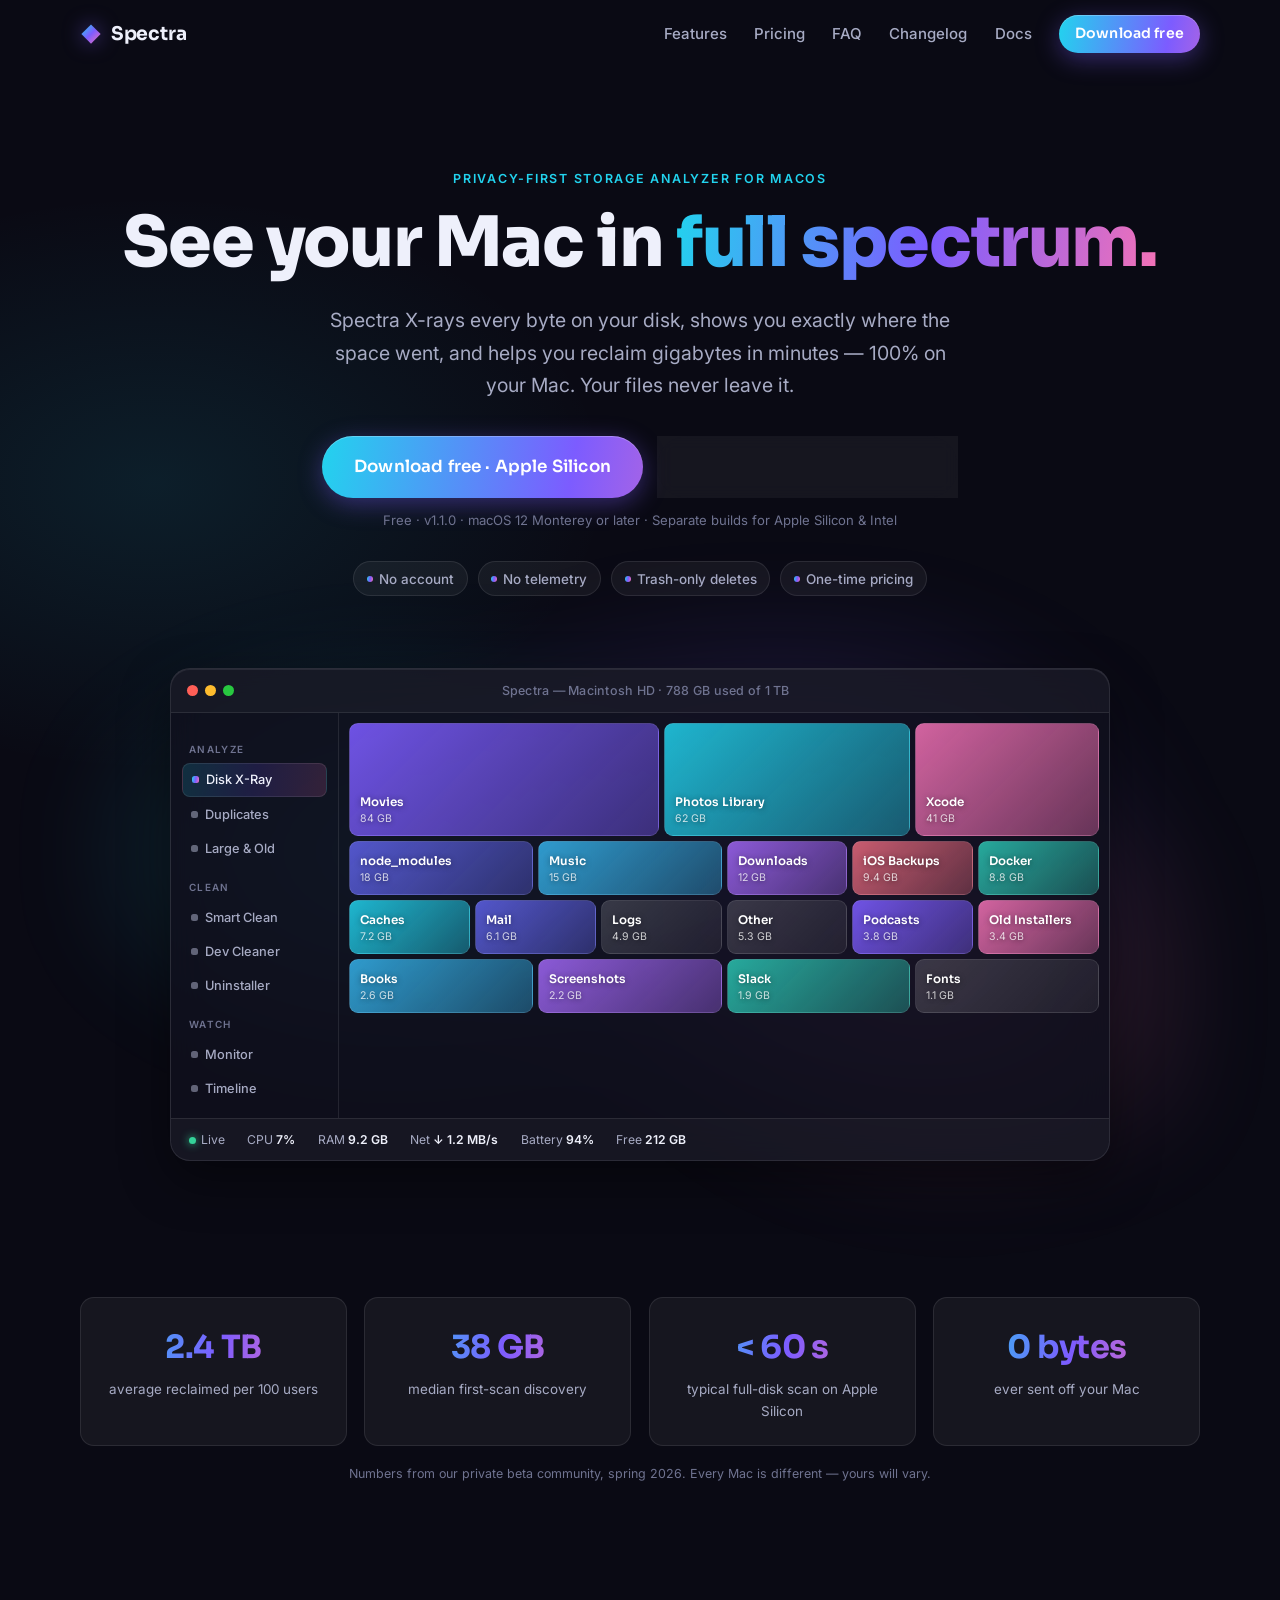
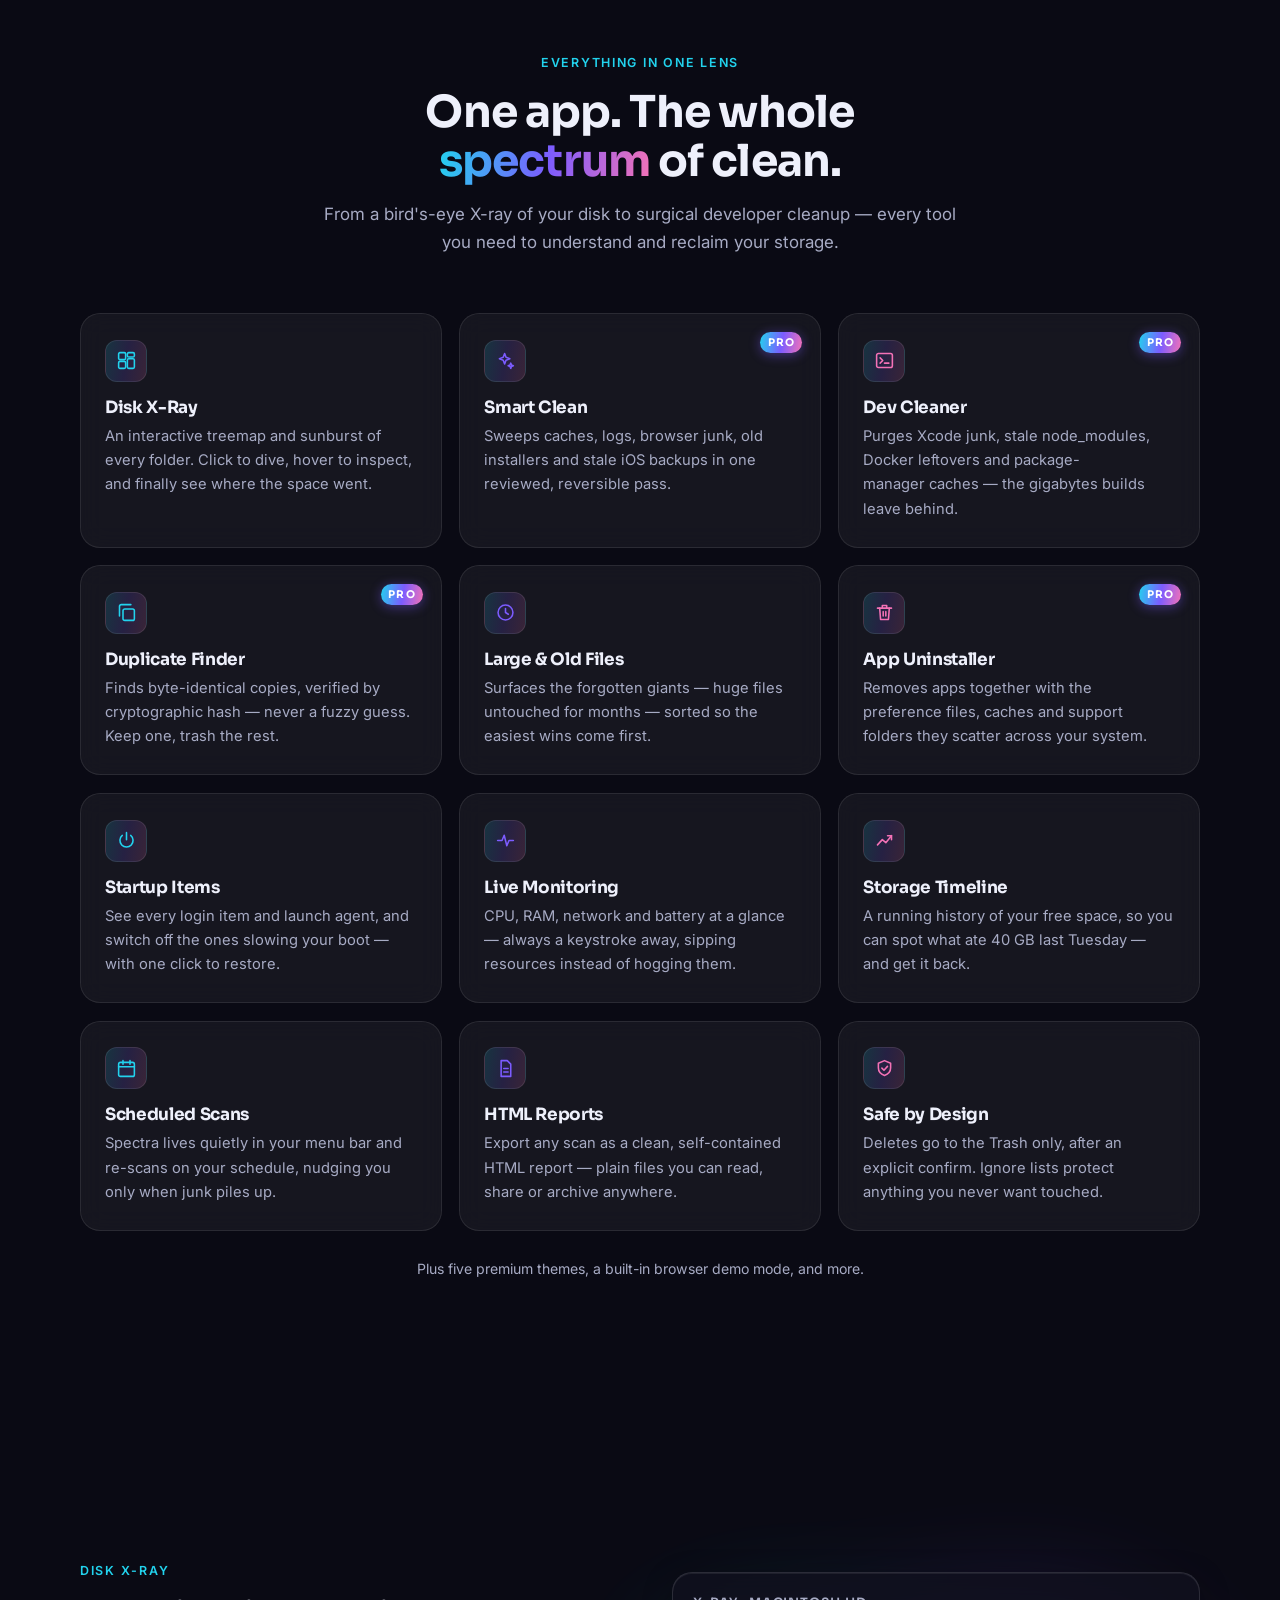
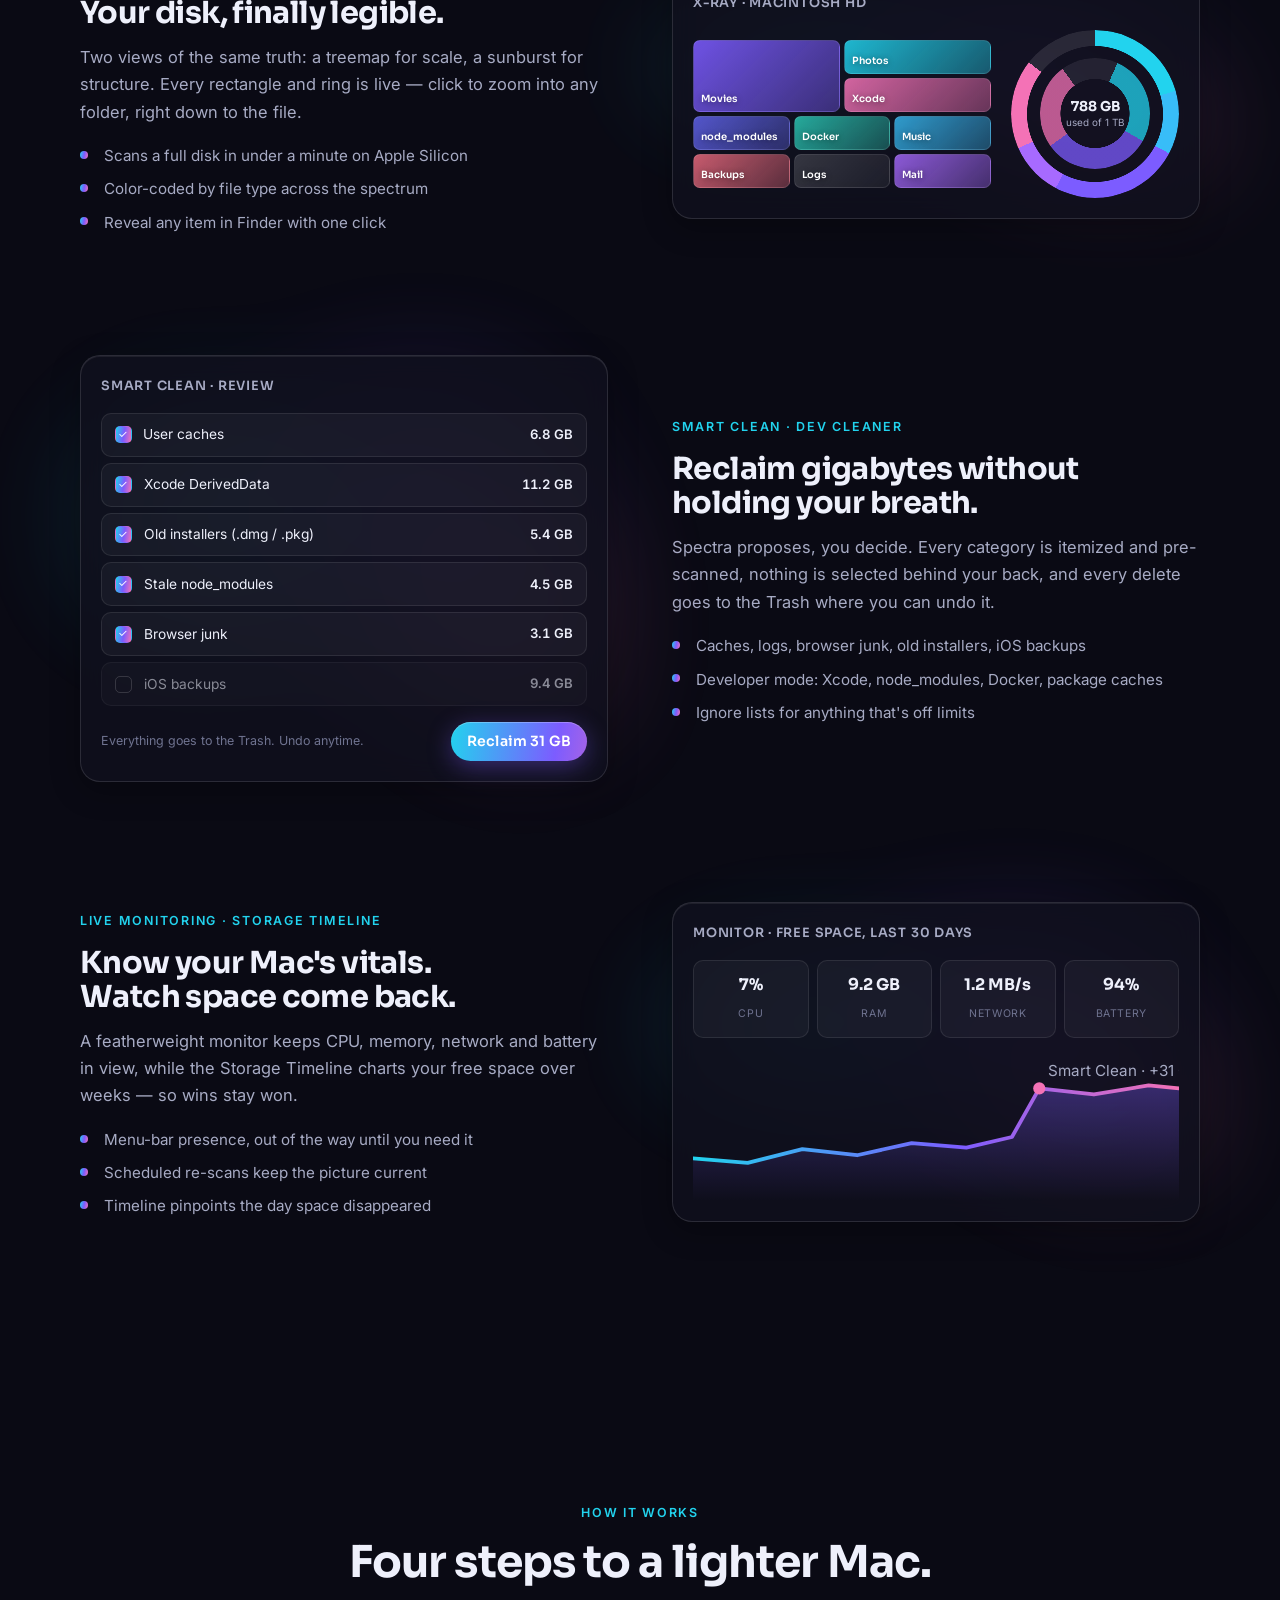
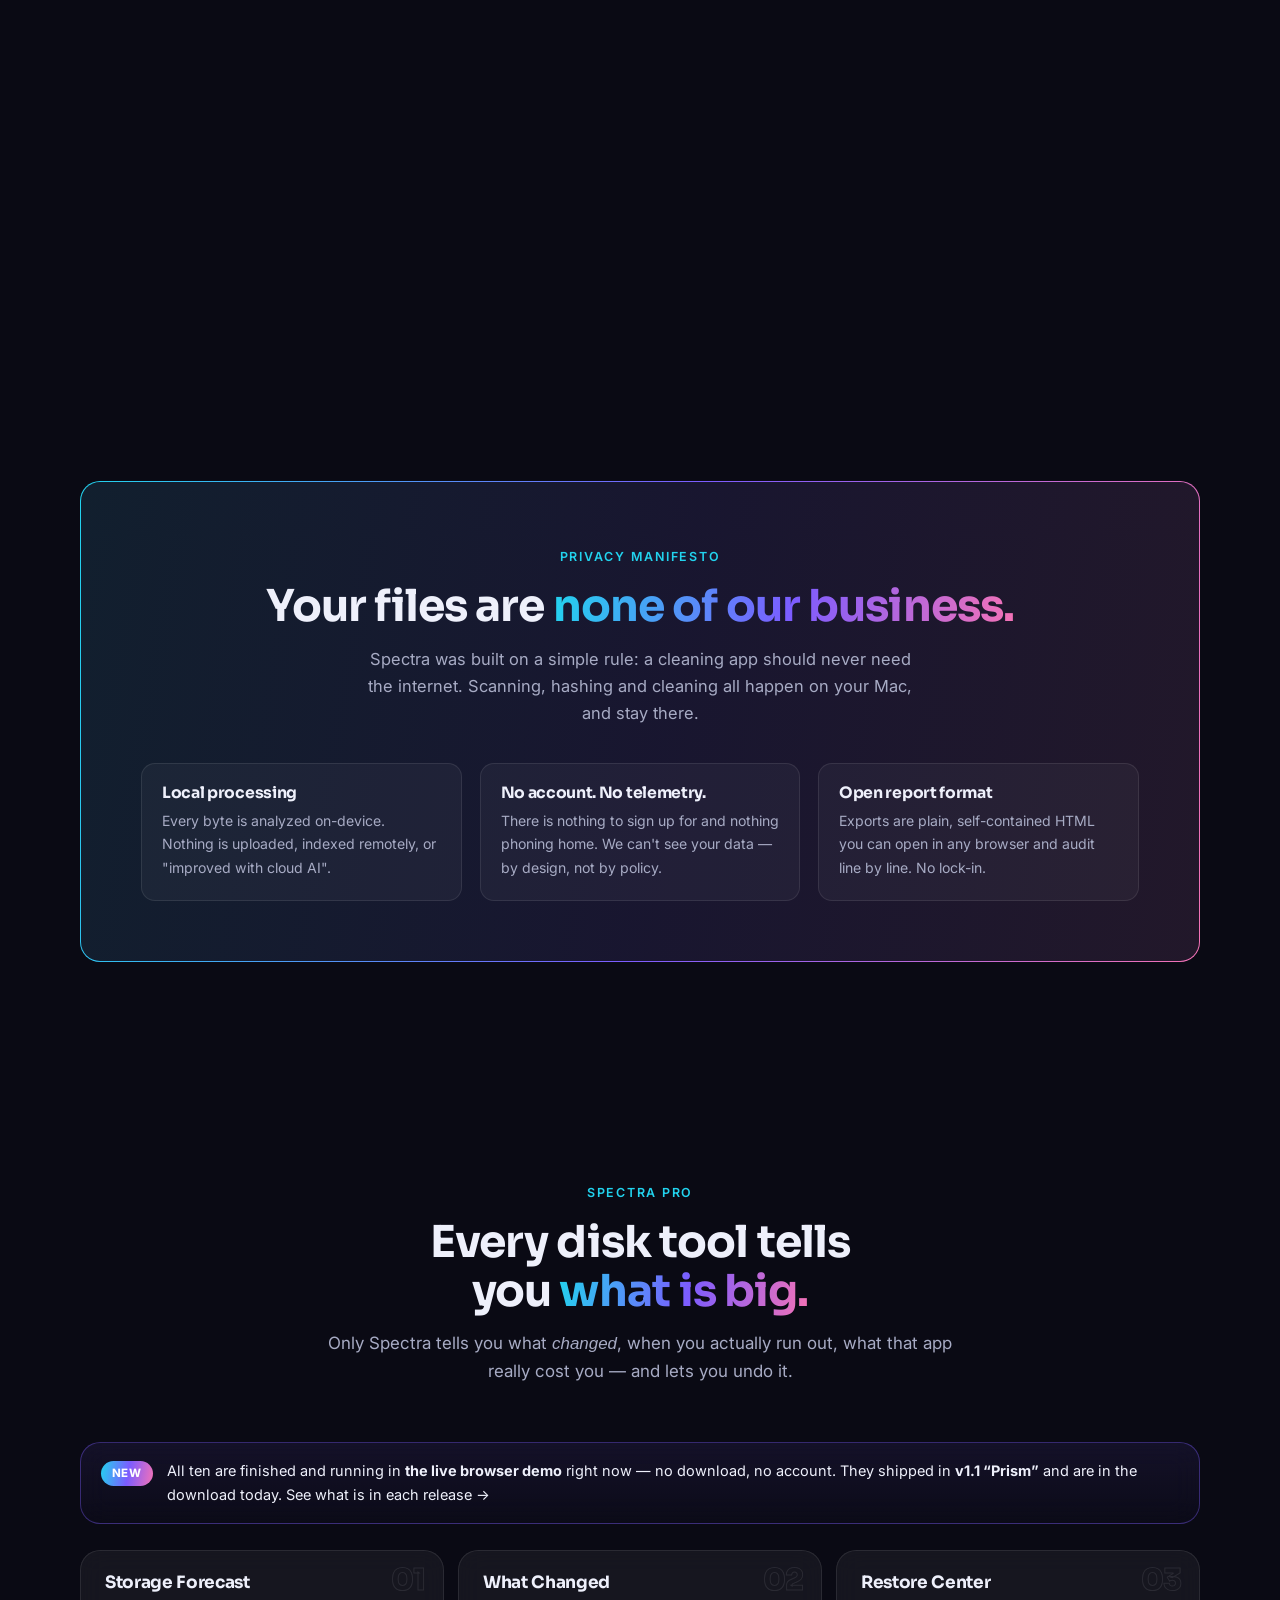
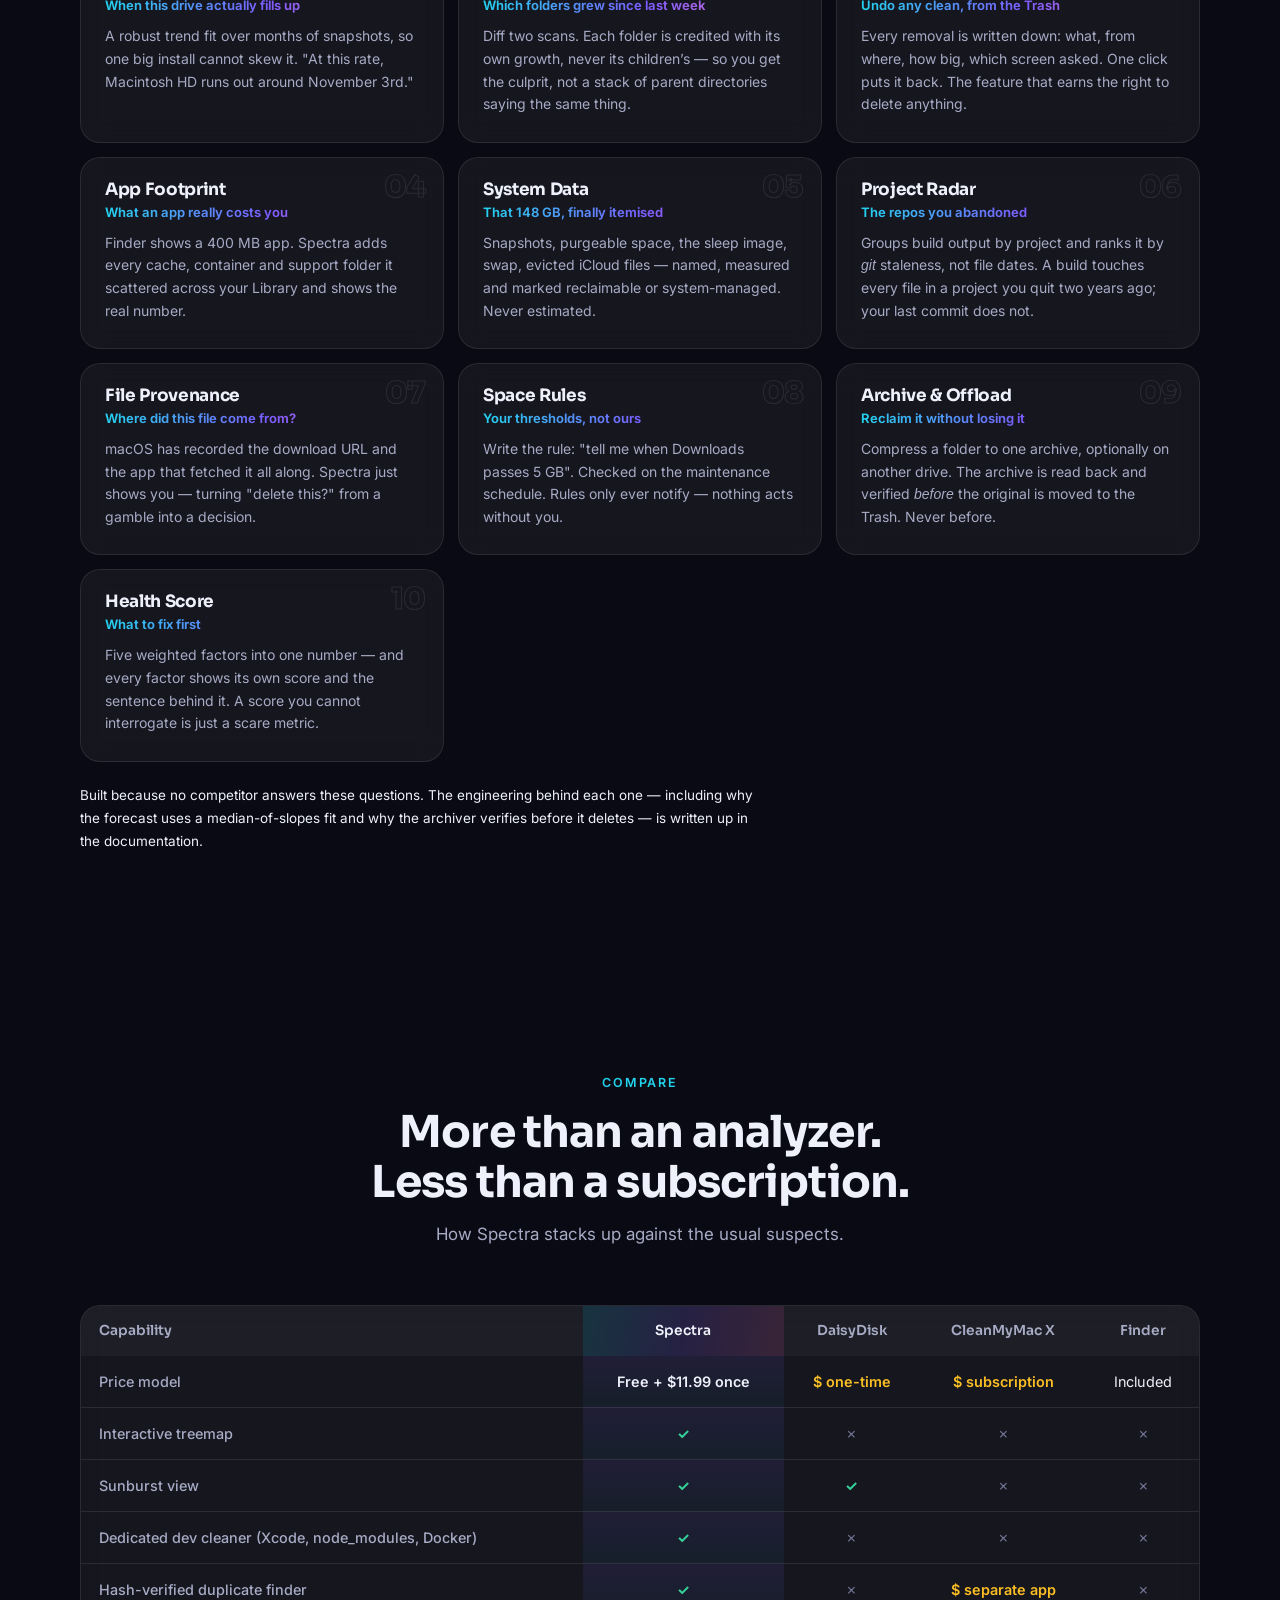
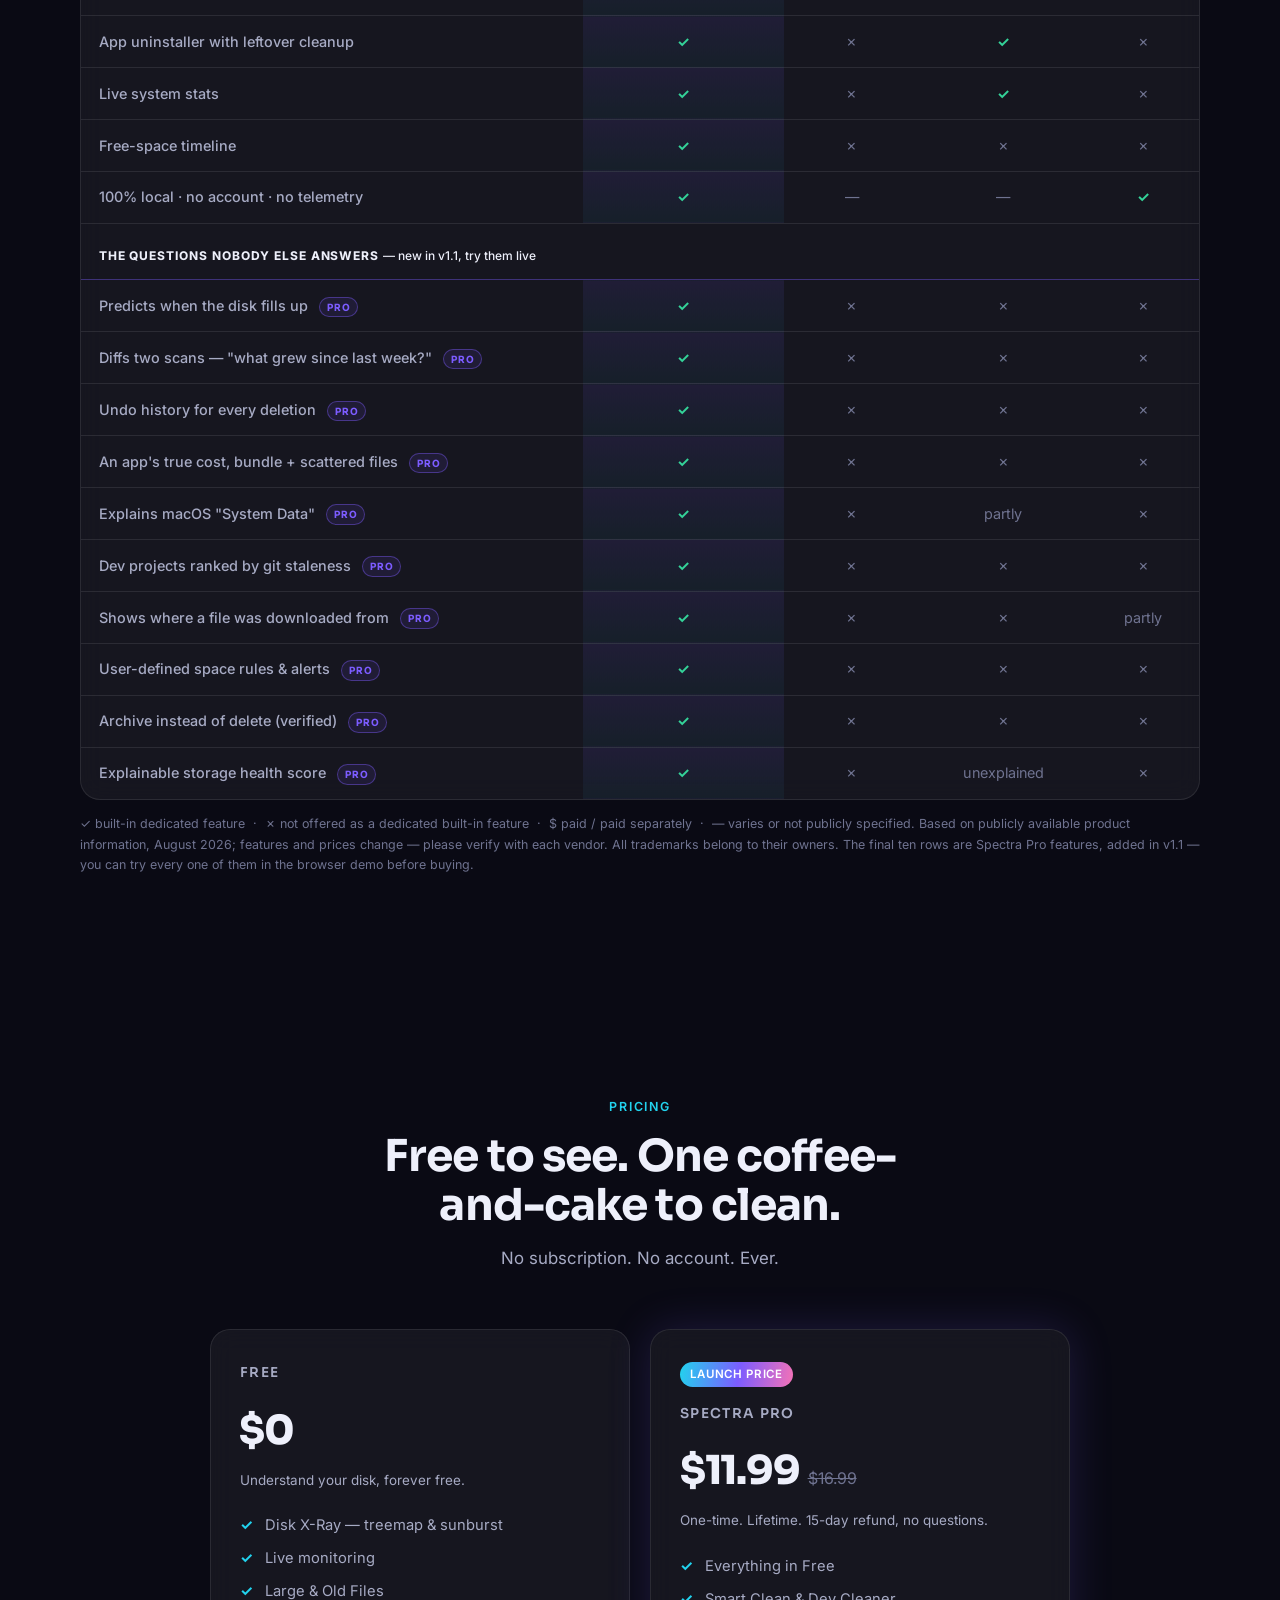
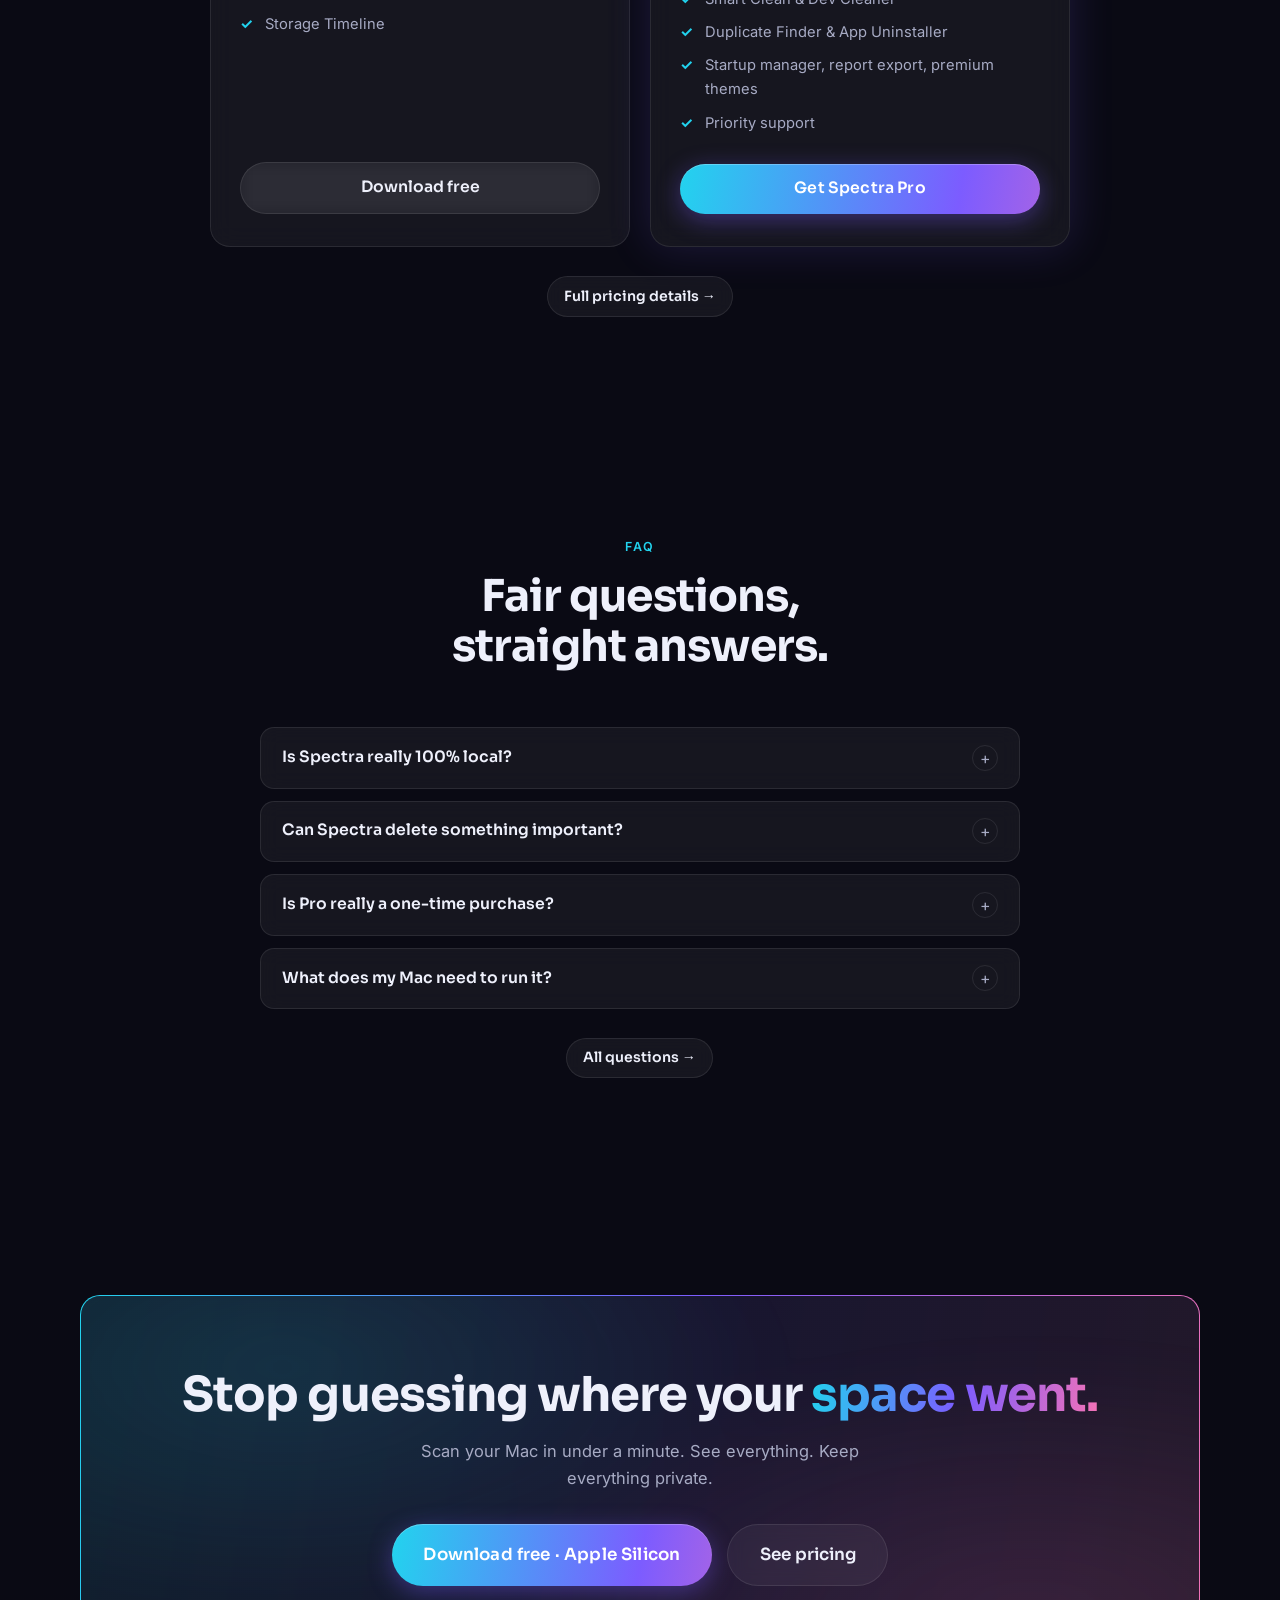
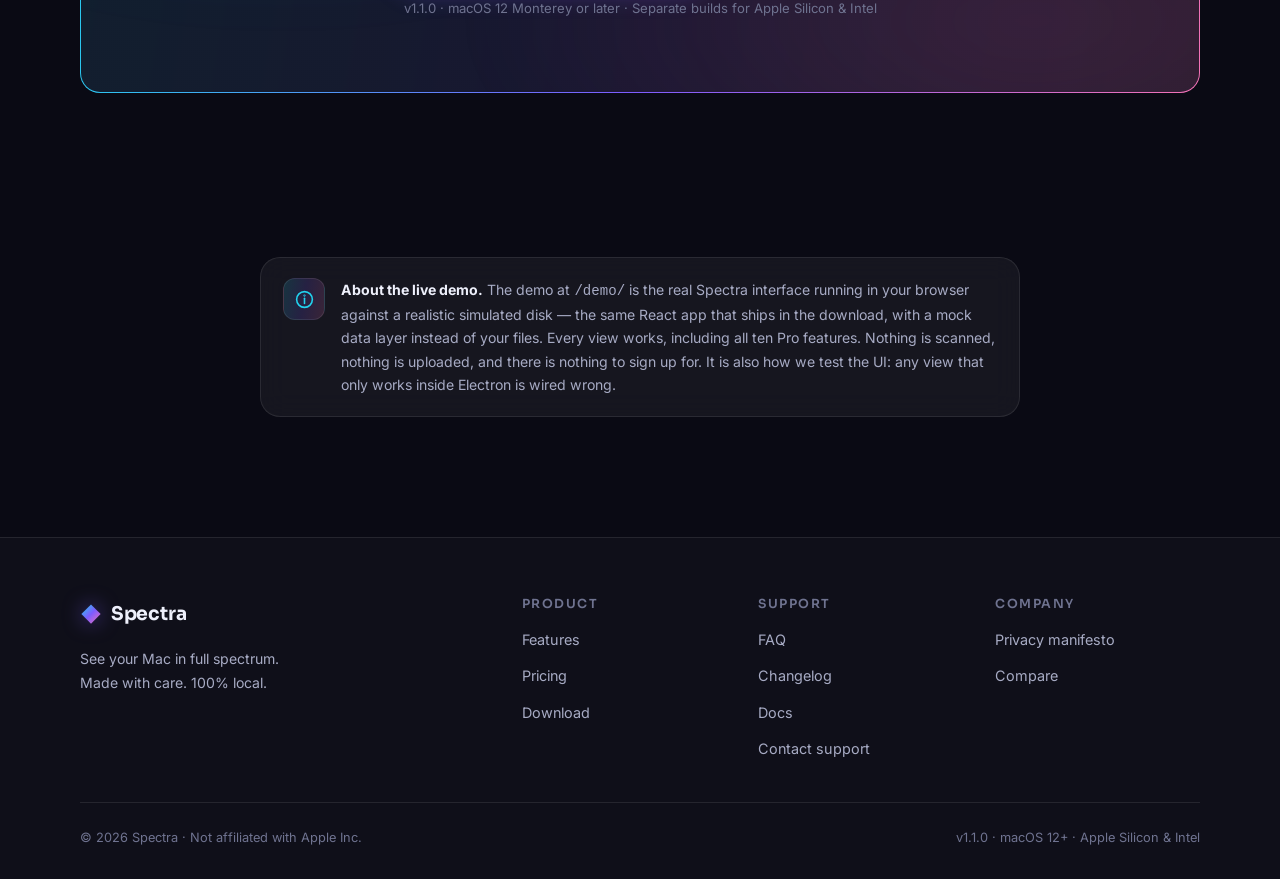
==== commit 80c47a7f: "deploy: prashant1998gupta/Spectra-Mac-Scanner@55972fb52d3f16232d3b2d6ee7da14eaab677940" ====
--- a/index.html
+++ b/index.html
@@ -70,10 +70,10 @@
         <p class="hero-sub">Spectra X-rays every byte on your disk, shows you exactly where the space went, and helps you reclaim gigabytes in minutes — 100% on your Mac. Your files never leave it.</p>
 
         <div class="hero-ctas">
-          <a class="btn btn-lg js-download" href="https://github.com/prashant1998gupta/spectra/releases/download/v1.0.0/Spectra-1.0.0-arm64.dmg" data-live>Download free · Apple Silicon</a>
+          <a class="btn btn-lg js-download" href="https://github.com/prashant1998gupta/spectra/releases/download/v1.1.0/Spectra-1.1.0-arm64.dmg" data-live>Download free · Apple Silicon</a>
           <a class="btn-ghost btn-lg" href="demo/">Try all 10 Pro features live →</a>
         </div>
-        <span class="btn-note">Free · v1.0.0 · macOS 12 Monterey or later · Separate builds for Apple Silicon &amp; Intel</span>
+        <span class="btn-note">Free · v1.1.0 · macOS 12 Monterey or later · Separate builds for Apple Silicon &amp; Intel</span>
 
         <ul class="chips" aria-label="Trust points">
           <li class="chip">No account</li>
@@ -432,7 +432,7 @@
           <span class="intel-badge">New</span>
           <p>
             All ten are finished and running in <a href="demo/"><b>the live browser demo</b></a> right now — no download, no account.
-            They ship in the desktop app in <b>v1.1</b>; today’s download is v1.0.0.
+            They shipped in <b>v1.1 “Prism”</b> and are in the download today.
             <a href="changelog.html">See what is in each release →</a>
           </p>
         </div>
@@ -592,7 +592,7 @@
                 <td><span class="mark-yes">✓</span></td>
               </tr>
               <tr class="cmp-divider">
-                <th scope="row" colspan="5">The questions nobody else answers <span class="cmp-divider-note">— <a href="demo/">try them live</a>, shipping in v1.1</span></th>
+                <th scope="row" colspan="5">The questions nobody else answers <span class="cmp-divider-note">— new in v1.1, <a href="demo/">try them live</a></span></th>
               </tr>
               <tr>
                 <th scope="row">Predicts when the disk fills up <span class="cmp-pro">Pro</span></th>
@@ -667,7 +667,7 @@
             </tbody>
           </table>
         </div>
-        <p class="compare-note">✓ built-in dedicated feature &nbsp;·&nbsp; ✗ not offered as a dedicated built-in feature &nbsp;·&nbsp; $ paid / paid separately &nbsp;·&nbsp; — varies or not publicly specified. Based on publicly available product information, August 2026; features and prices change — please verify with each vendor. All trademarks belong to their owners. The final ten rows are Spectra Pro features: they are finished and fully usable in <a href="demo/">the browser demo</a> today, and ship in the desktop app in v1.1 — the current download is v1.0.0.</p>
+        <p class="compare-note">✓ built-in dedicated feature &nbsp;·&nbsp; ✗ not offered as a dedicated built-in feature &nbsp;·&nbsp; $ paid / paid separately &nbsp;·&nbsp; — varies or not publicly specified. Based on publicly available product information, August 2026; features and prices change — please verify with each vendor. All trademarks belong to their owners. The final ten rows are Spectra Pro features, added in v1.1 — you can try every one of them in <a href="demo/">the browser demo</a> before buying.</p>
       </div>
     </section>
 
@@ -737,7 +737,7 @@
           </details>
           <details class="faq-item reveal">
             <summary>What does my Mac need to run it?</summary>
-            <div class="faq-a">macOS 12 Monterey or later. Spectra v1.0.0 ships as two native builds — one for Apple Silicon, one for Intel — and the download page picks the right one for you.</div>
+            <div class="faq-a">macOS 12 Monterey or later. Spectra v1.1.0 ships as two native builds — one for Apple Silicon, one for Intel — and the download page picks the right one for you.</div>
           </details>
         </div>
 
@@ -752,10 +752,10 @@
           <h2>Stop guessing where your <span class="grad-text">space went.</span></h2>
           <p>Scan your Mac in under a minute. See everything. Keep everything private.</p>
           <div class="hero-ctas">
-            <a class="btn btn-lg js-download" href="https://github.com/prashant1998gupta/spectra/releases/download/v1.0.0/Spectra-1.0.0-arm64.dmg" data-live>Download free · Apple Silicon</a>
+            <a class="btn btn-lg js-download" href="https://github.com/prashant1998gupta/spectra/releases/download/v1.1.0/Spectra-1.1.0-arm64.dmg" data-live>Download free · Apple Silicon</a>
             <a class="btn-ghost btn-lg" href="pricing.html">See pricing</a>
           </div>
-          <span class="btn-note">v1.0.0 · macOS 12 Monterey or later · Separate builds for Apple Silicon &amp; Intel</span>
+          <span class="btn-note">v1.1.0 · macOS 12 Monterey or later · Separate builds for Apple Silicon &amp; Intel</span>
         </div>
       </div>
     </section>
@@ -819,7 +819,7 @@
       </div>
       <div class="footer-bottom">
         <span>© <span data-year>2026</span> Spectra · Not affiliated with Apple Inc.</span>
-        <span>v1.0.0 · macOS 12+ · Apple Silicon &amp; Intel</span>
+        <span>v1.1.0 · macOS 12+ · Apple Silicon &amp; Intel</span>
       </div>
     </div>
   </footer>
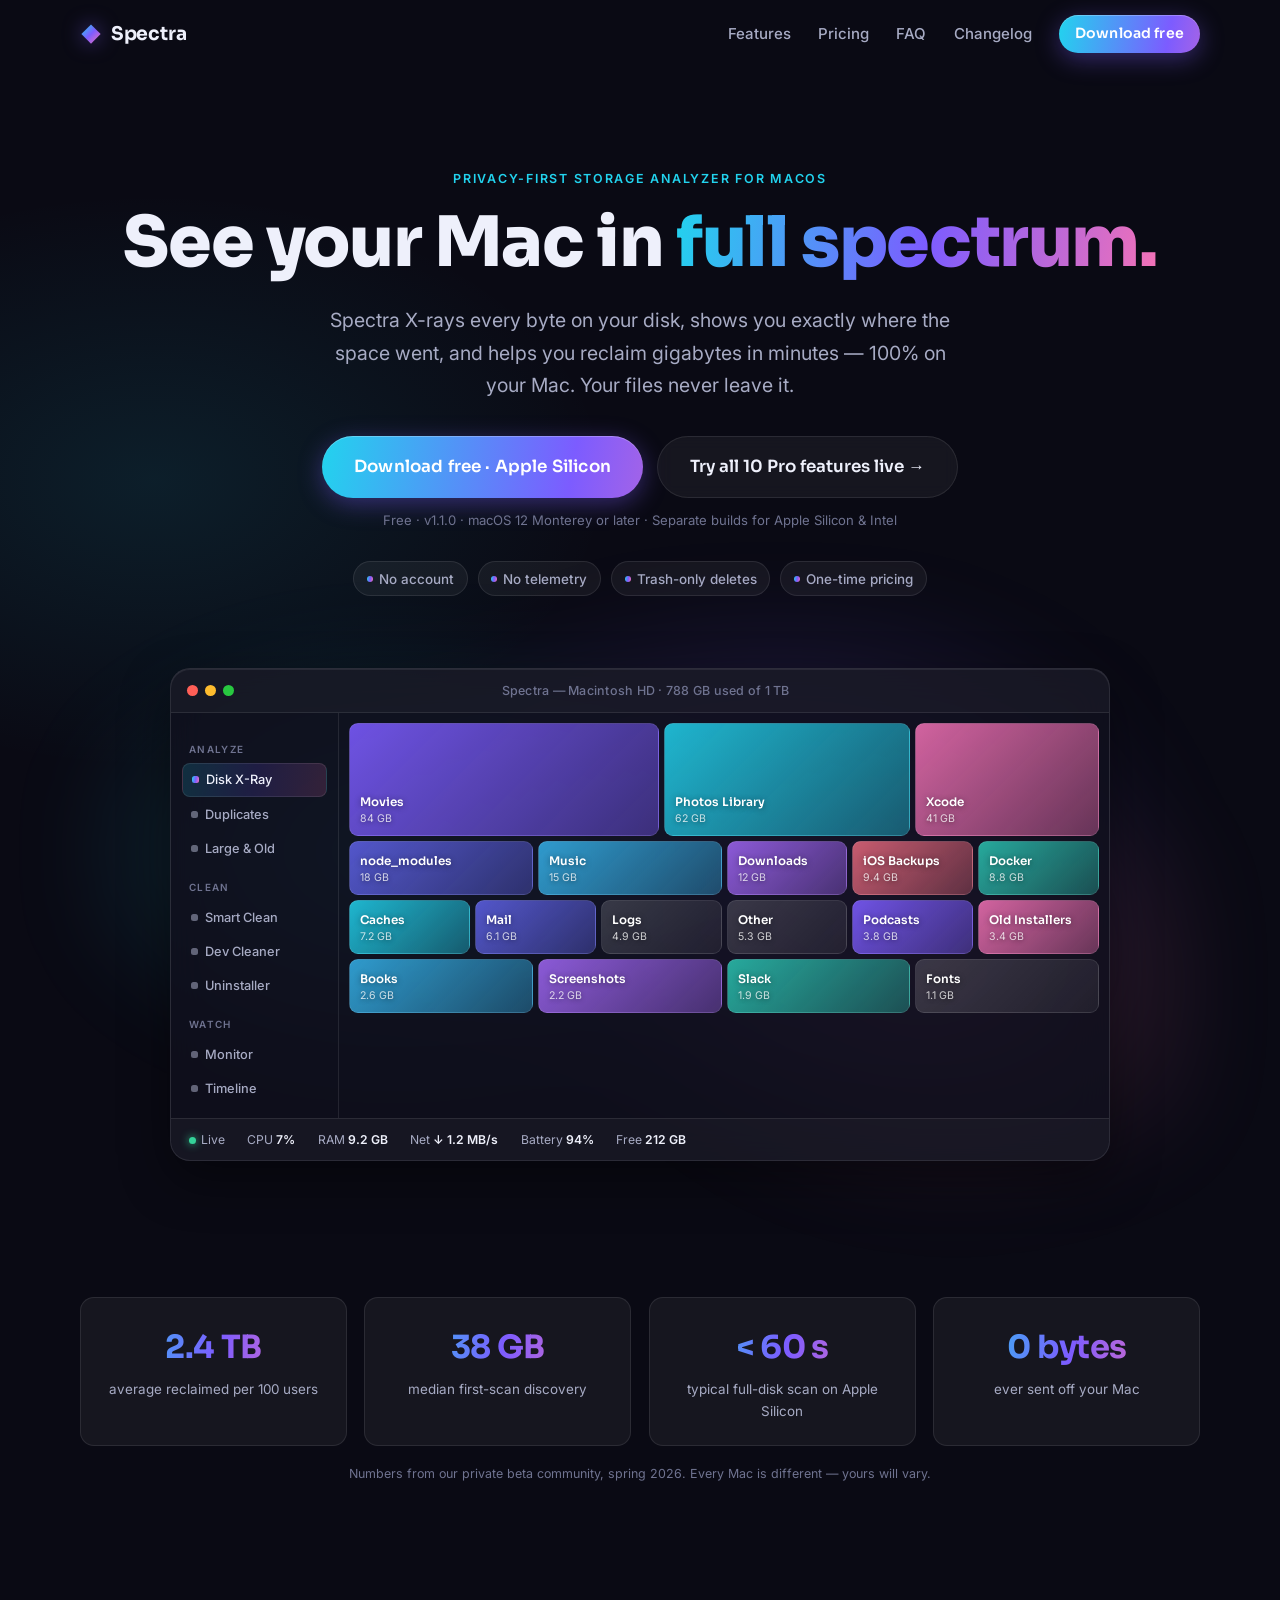
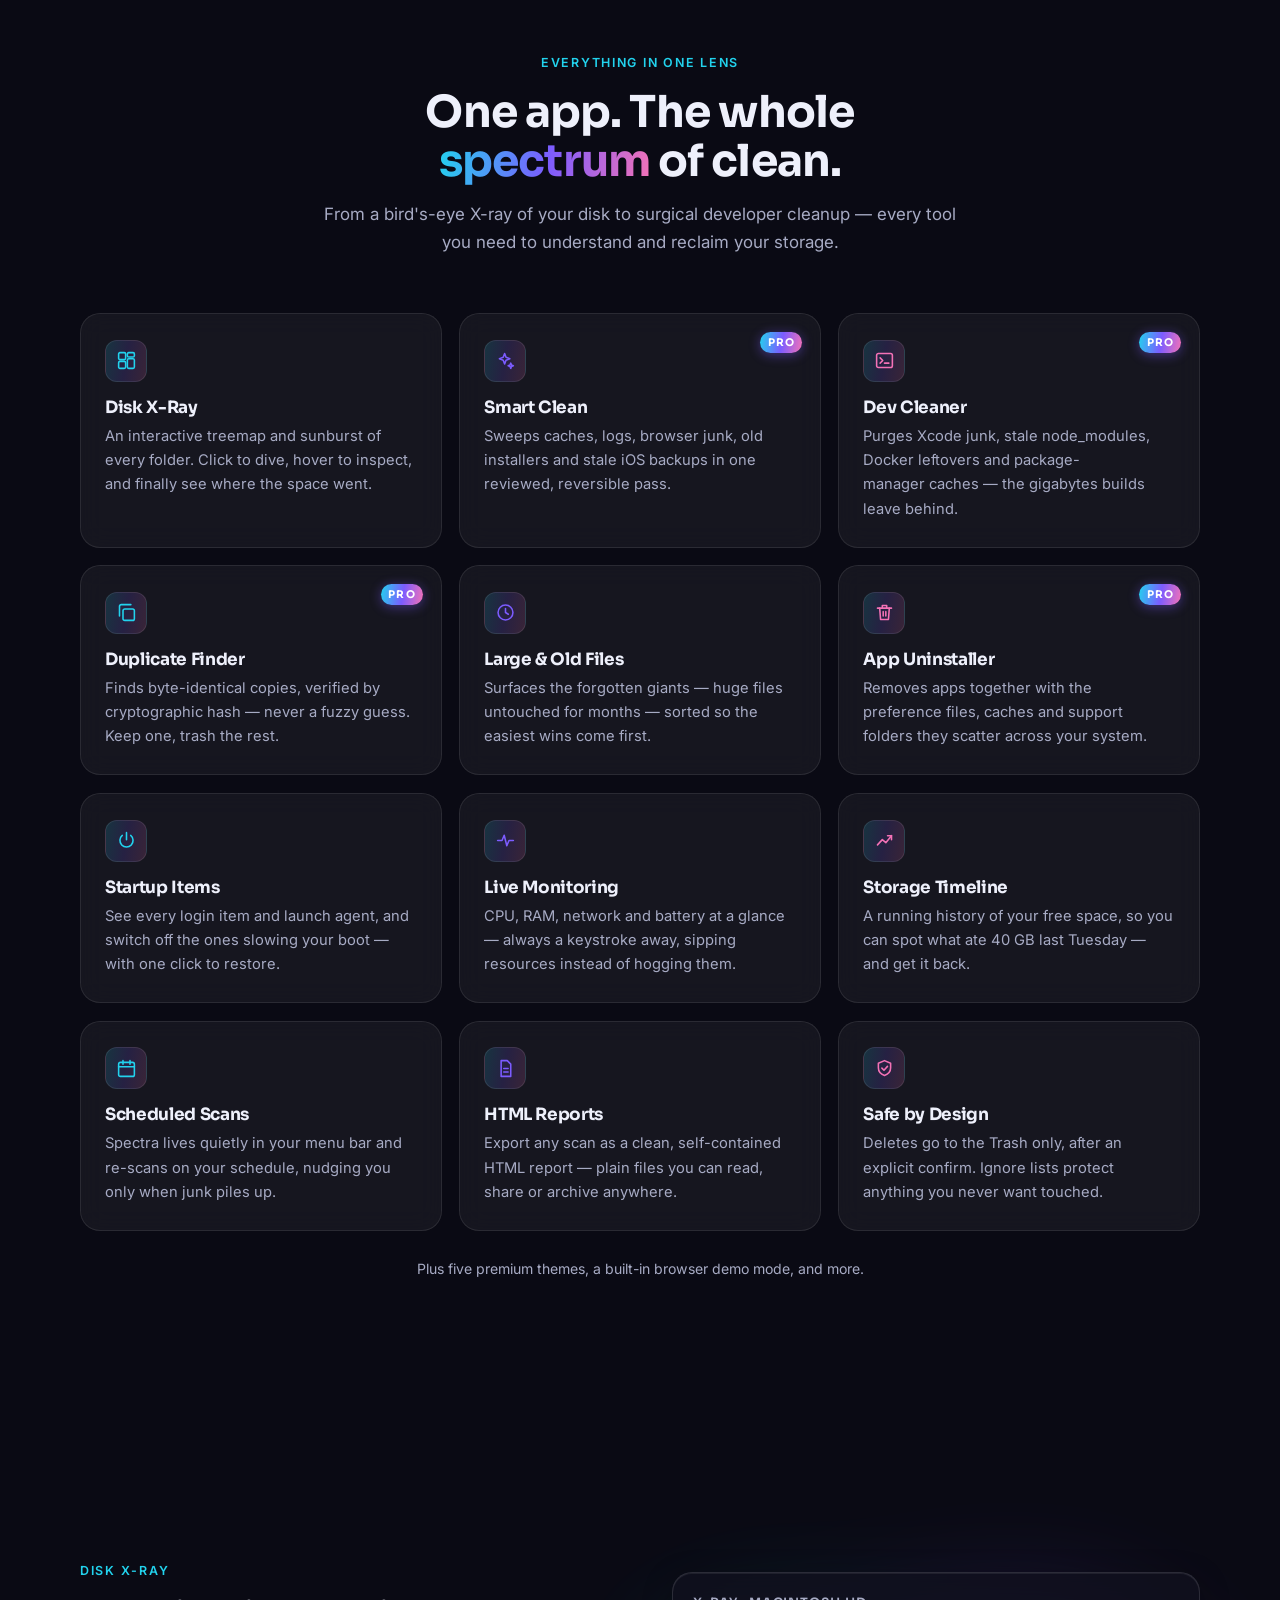
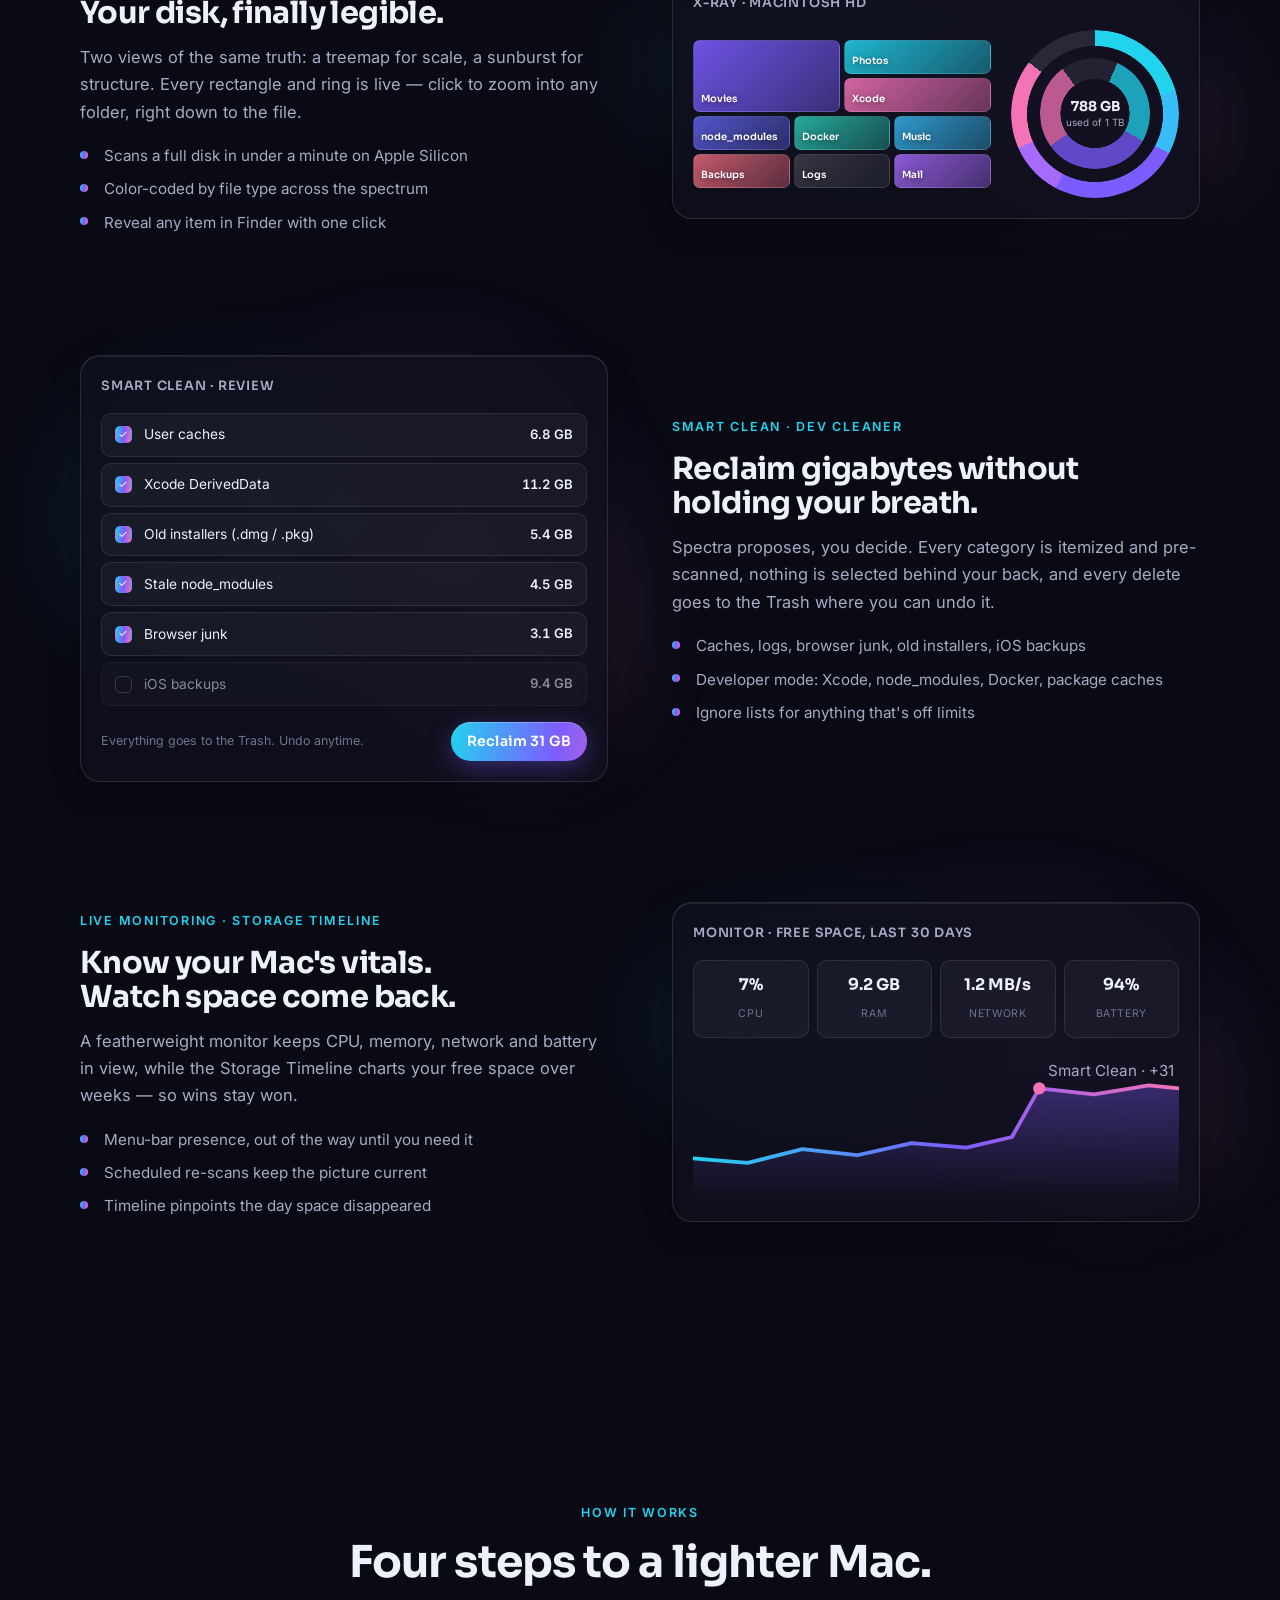
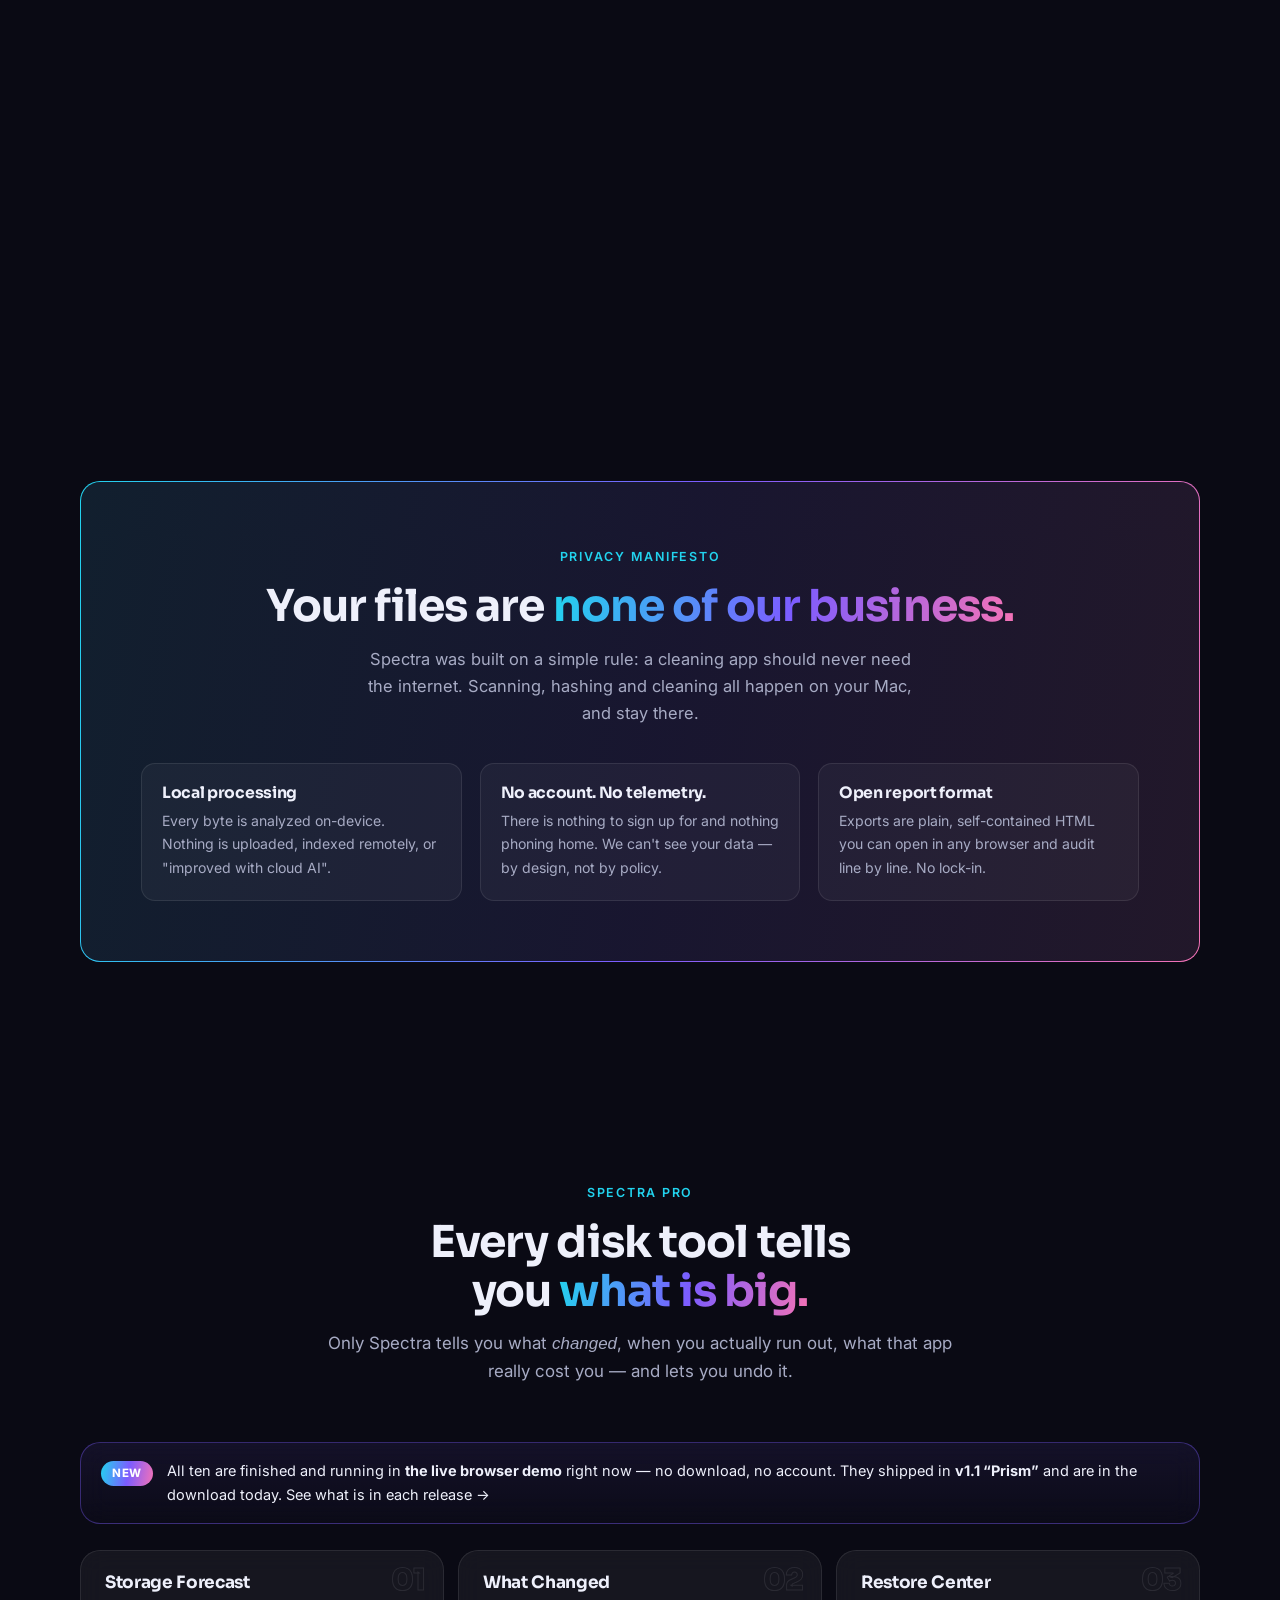
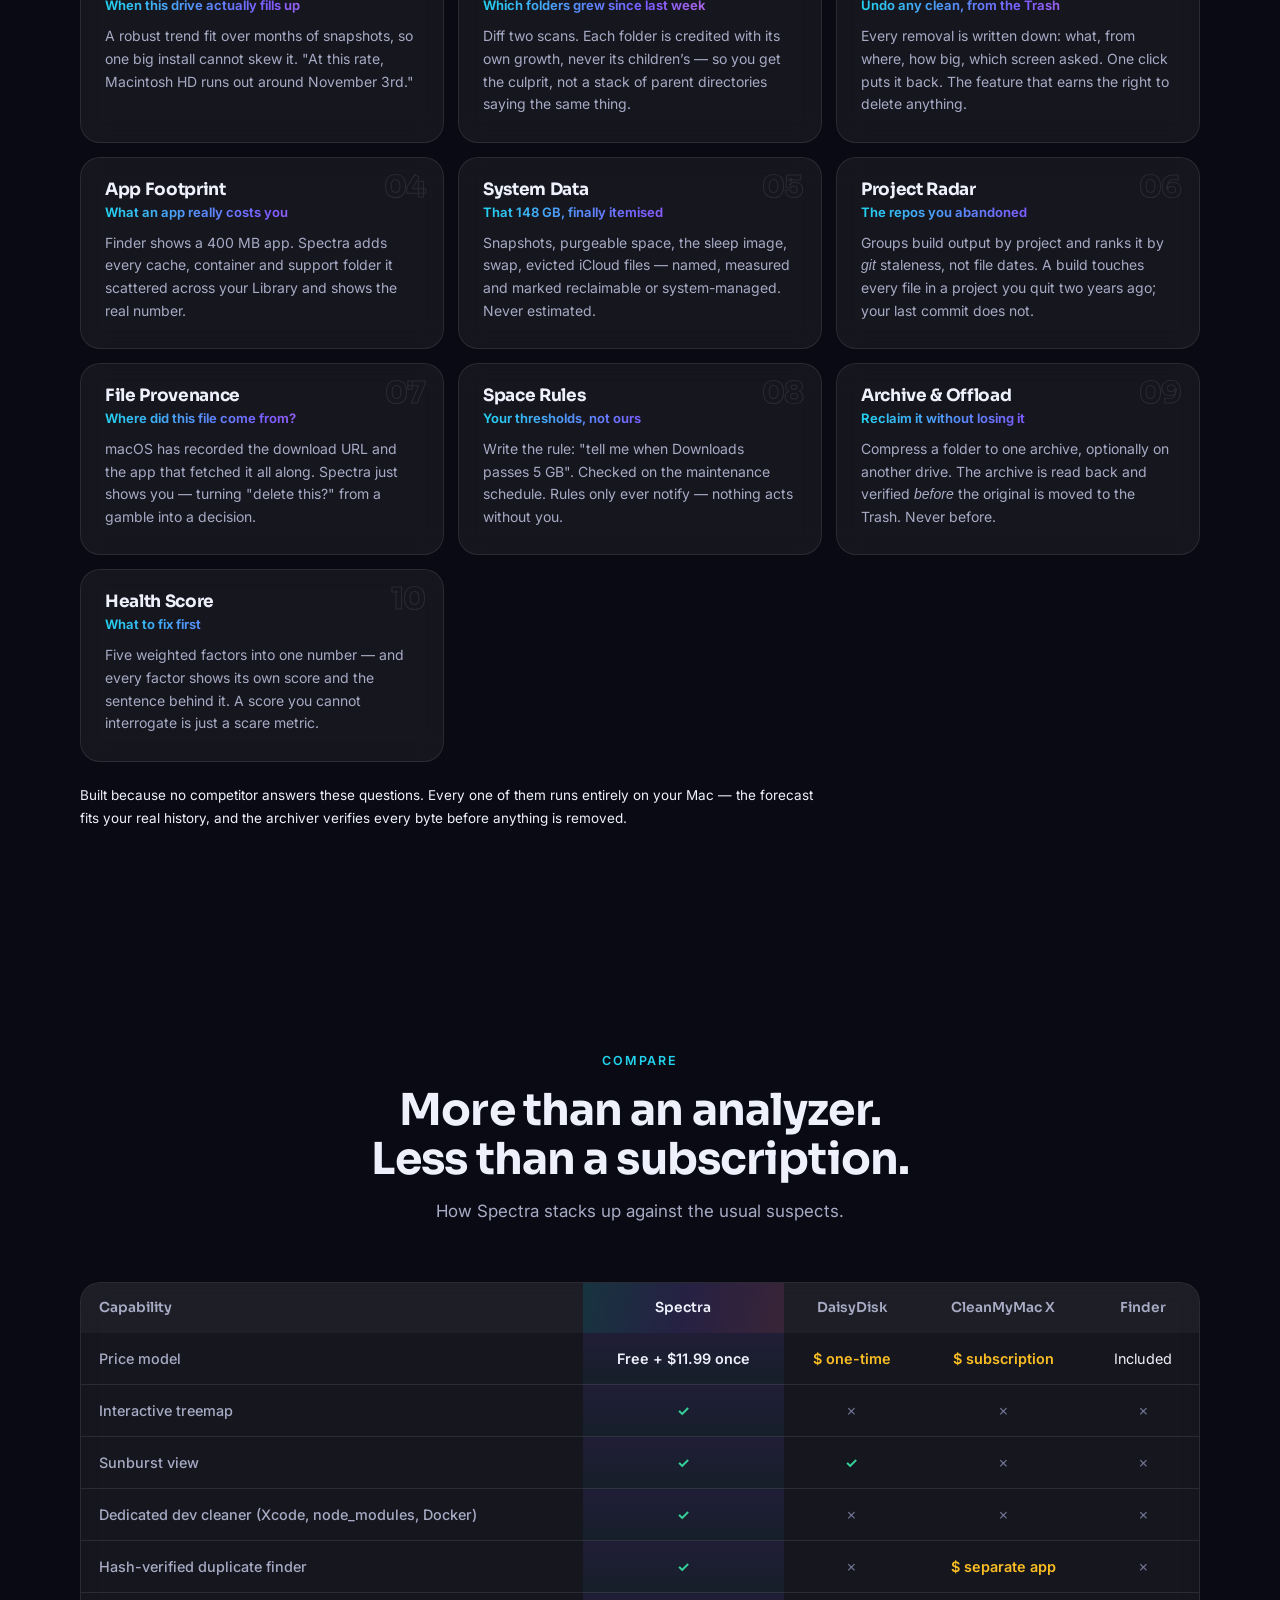
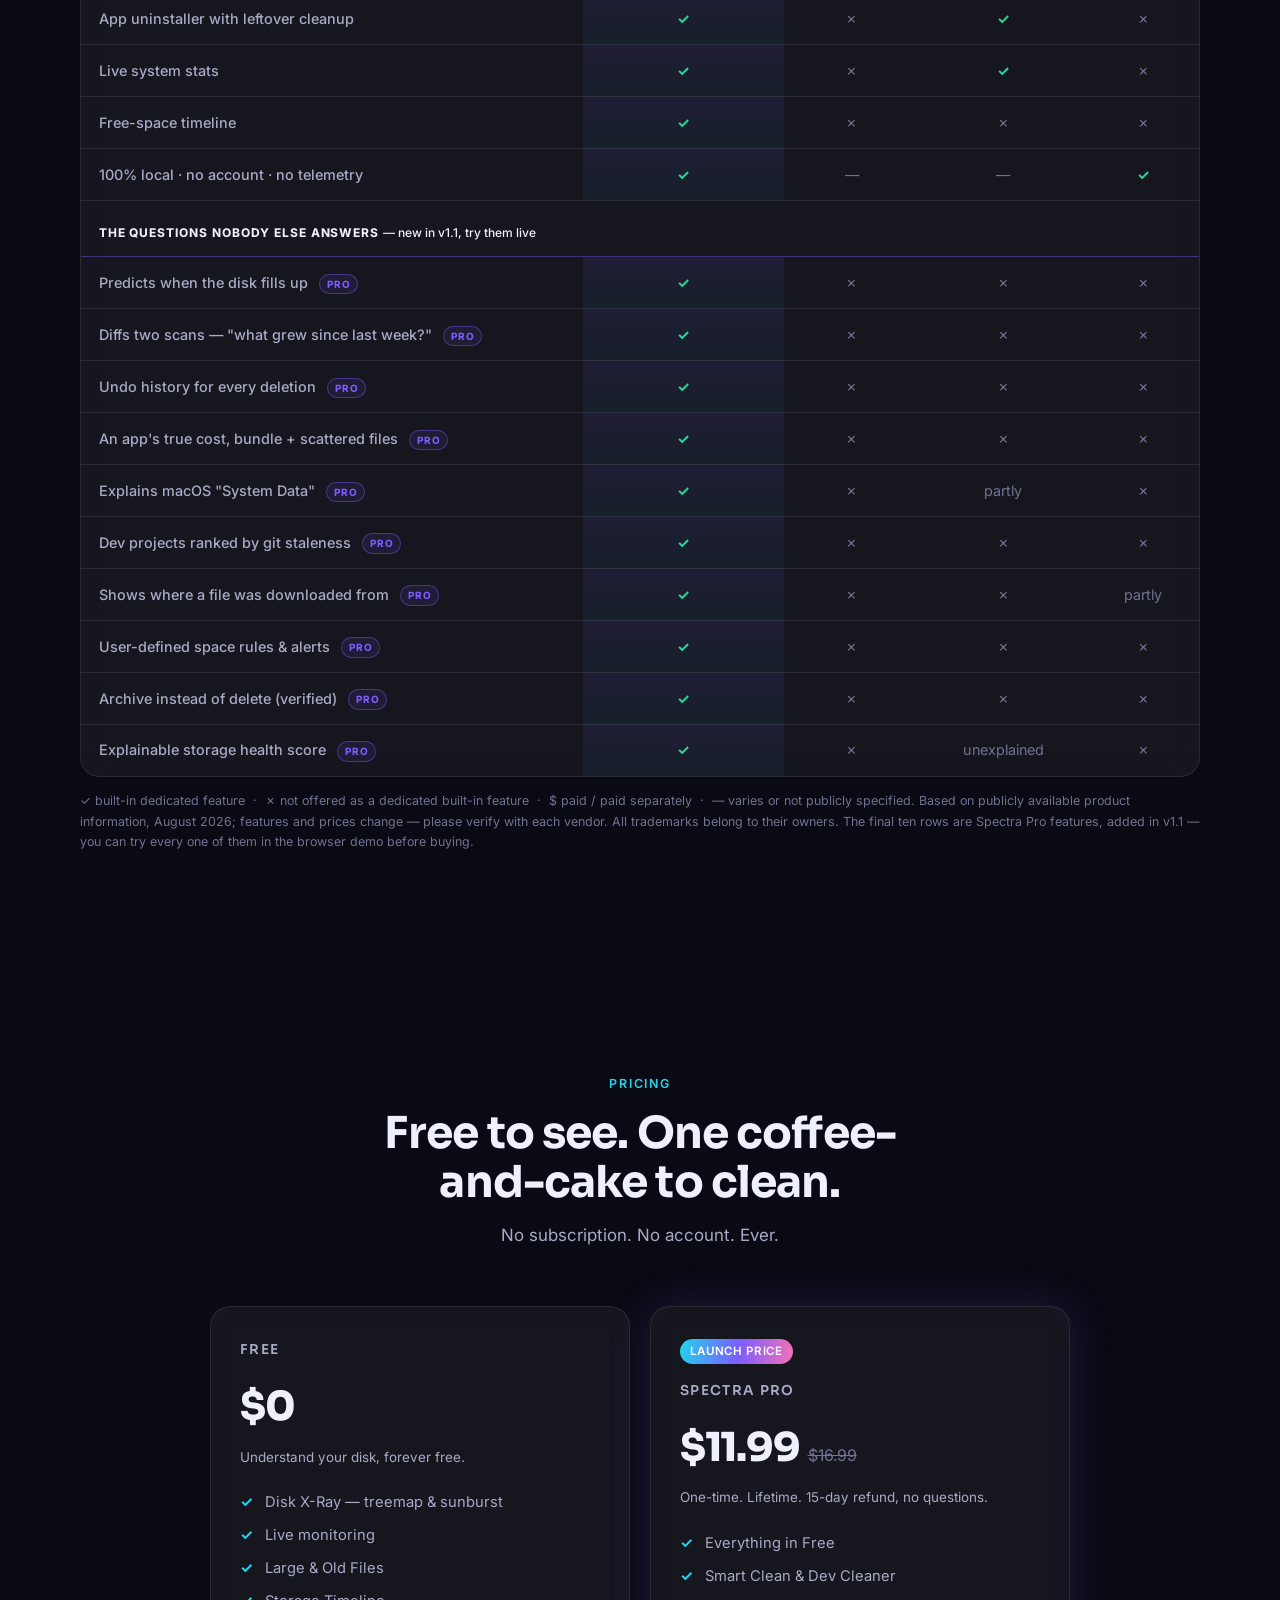
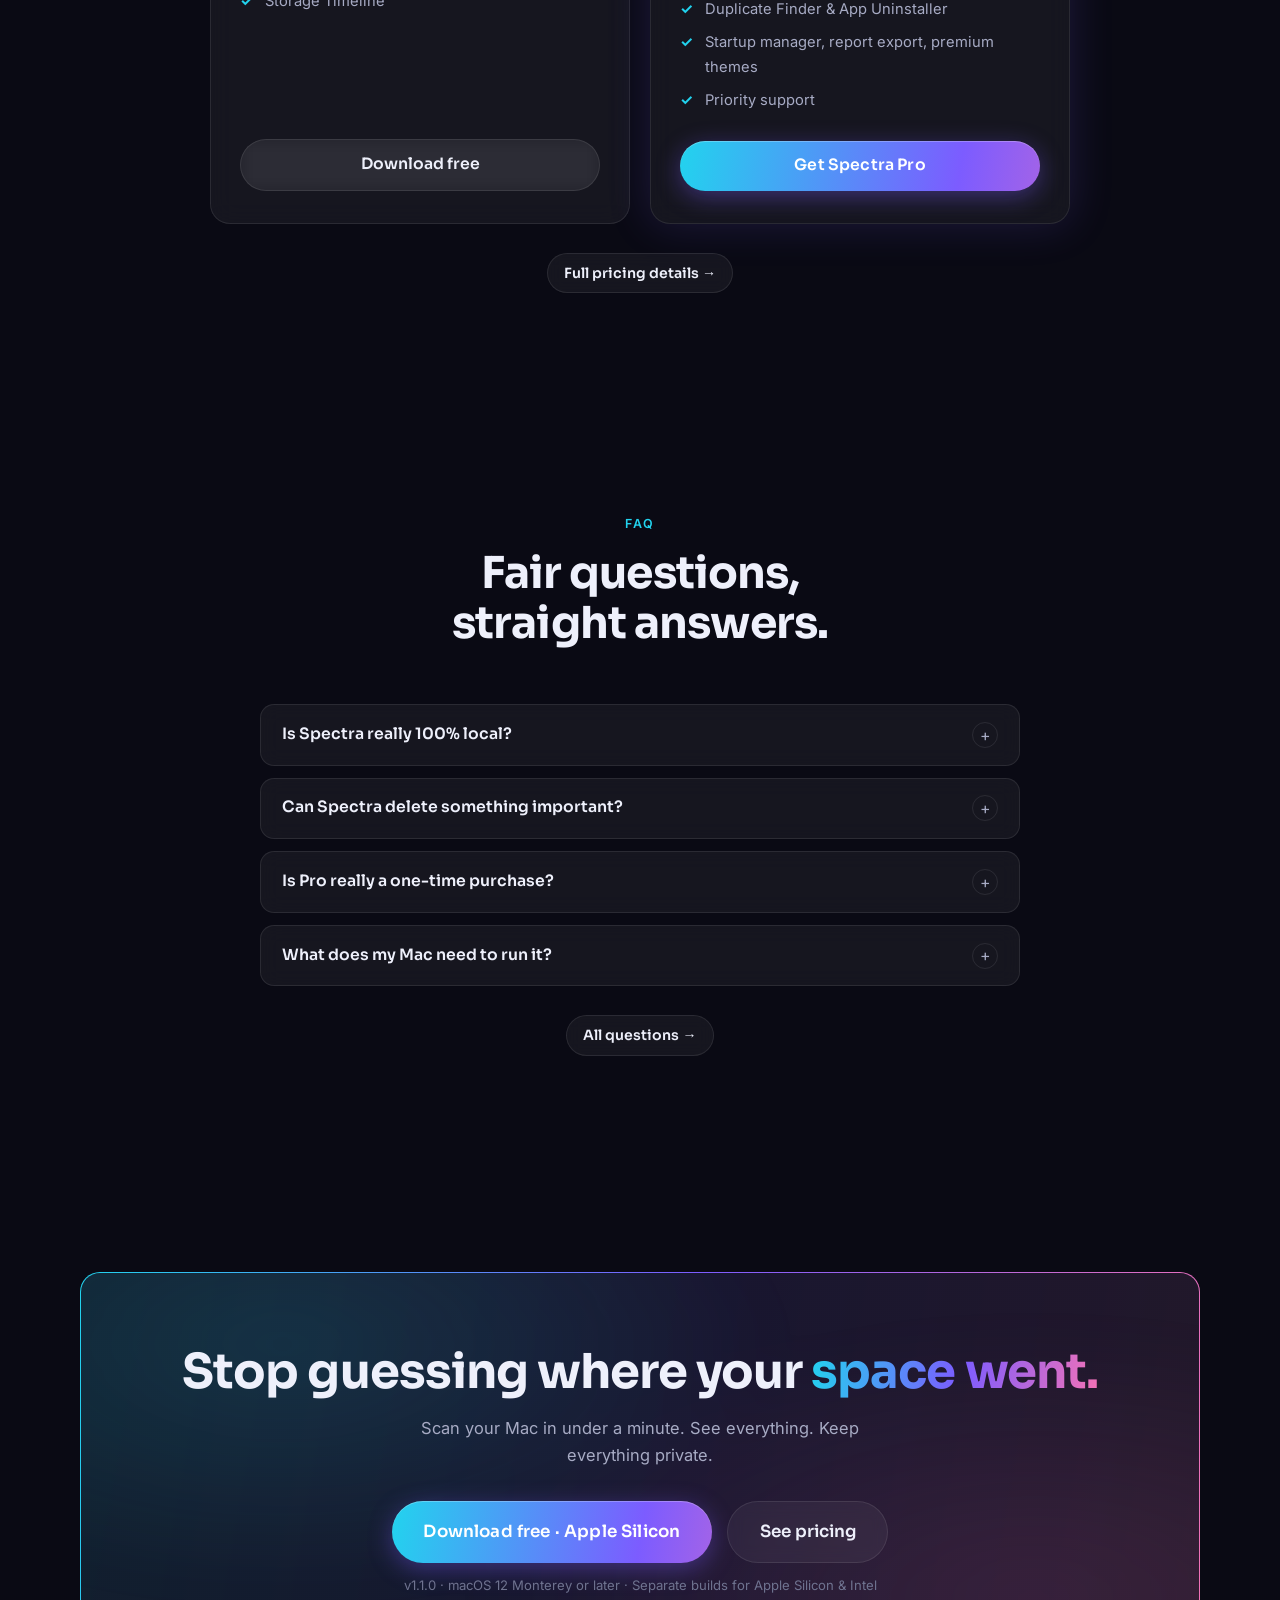
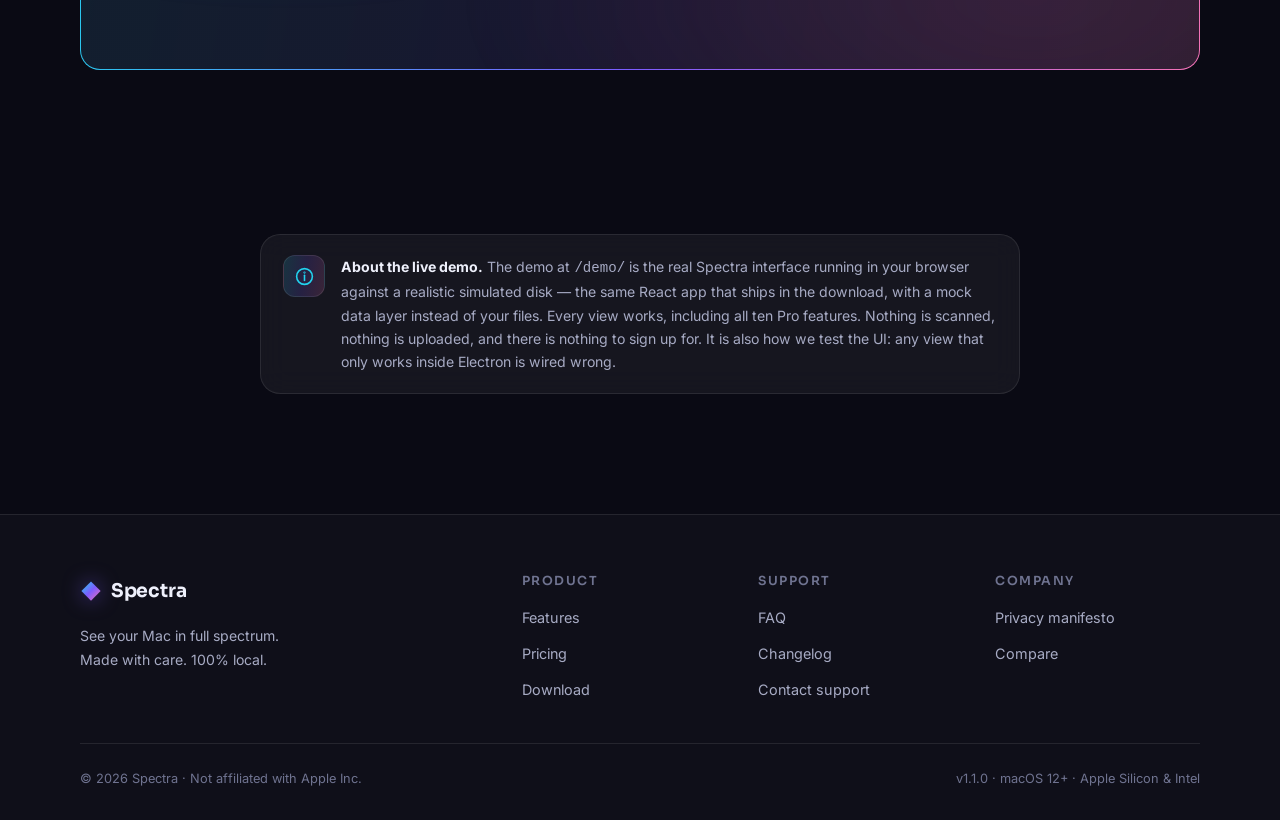
==== commit 5e92a10f: "deploy: prashant1998gupta/Spectra-Mac-Scanner@6d2045e3a062a34d4ec848b98fc24903d8d490e5" ====
--- a/index.html
+++ b/index.html
@@ -54,7 +54,6 @@
         <a href="pricing.html">Pricing</a>
         <a href="faq.html">FAQ</a>
         <a href="changelog.html">Changelog</a>
-        <a href="docs.html">Docs</a>
         <a class="btn btn-sm" href="download.html">Download free</a>
       </nav>
     </div>
@@ -501,9 +500,9 @@
         </div>
 
         <p class="intel-foot">
-          Built because no competitor answers these questions. The engineering behind each one —
-          including why the forecast uses a median-of-slopes fit and why the archiver verifies before it deletes —
-          is written up in <a href="docs.html#intelligence">the documentation</a>.
+          Built because no competitor answers these questions. Every one of them runs
+          entirely on your Mac — the forecast fits your real history, and the archiver
+          verifies every byte before anything is removed.
         </p>
       </div>
     </section>
@@ -805,7 +804,6 @@
           <ul>
             <li><a href="faq.html">FAQ</a></li>
             <li><a href="changelog.html">Changelog</a></li>
-            <li><a href="docs.html">Docs</a></li>
             <li><a href="https://github.com/prashant1998gupta/spectra/issues">Contact support</a></li>
           </ul>
         </div>
--- a/assets/site.css
+++ b/assets/site.css
@@ -1940,6 +1940,129 @@
   word-break: break-all;
 }
 
+/* First-launch Gatekeeper note (download page) — remove with notarization */
+.gk-note {
+  max-width: 780px;
+  margin: 1.6rem auto 0;
+  padding: 1.4rem 1.6rem 1.25rem;
+  border-left: 3px solid var(--warn);
+}
+
+.gk-head {
+  display: flex;
+  gap: 0.85rem;
+  align-items: flex-start;
+}
+
+.gk-icon {
+  width: 21px;
+  height: 21px;
+  flex: none;
+  color: var(--warn);
+  margin-top: 0.1rem;
+}
+
+.gk-note h3 {
+  font-size: 1rem;
+  margin-bottom: 0.3rem;
+}
+
+.gk-sub {
+  font-size: 0.85rem;
+  color: var(--muted);
+}
+
+.gk-steps {
+  list-style: none;
+  margin: 1rem 0 0;
+  padding: 0;
+  display: flex;
+  flex-direction: column;
+  gap: 0.7rem;
+}
+
+.gk-steps li {
+  display: flex;
+  gap: 0.75rem;
+  align-items: flex-start;
+  font-size: 0.88rem;
+  color: var(--text);
+}
+
+.gk-steps li > div { flex: 1; min-width: 0; }
+
+.gk-num {
+  flex: none;
+  width: 1.35rem;
+  height: 1.35rem;
+  border-radius: 50%;
+  display: grid;
+  place-items: center;
+  font-family: var(--font-display);
+  font-size: 0.72rem;
+  font-weight: 700;
+  color: var(--warn);
+  border: 1px solid rgba(251, 191, 36, 0.45);
+  background: rgba(251, 191, 36, 0.08);
+  margin-top: 0.05rem;
+}
+
+.gk-cmd {
+  display: flex;
+  align-items: center;
+  gap: 0.75rem;
+  margin-top: 0.55rem;
+  padding: 0.6rem 0.6rem 0.6rem 0.9rem;
+  border: 1px solid var(--line);
+  border-radius: 10px;
+  background: rgba(0, 0, 0, 0.35);
+}
+
+.gk-cmd code {
+  flex: 1;
+  font-family: ui-monospace, SFMono-Regular, Menlo, Consolas, "Liberation Mono", monospace;
+  font-size: 0.82rem;
+  color: var(--cyan);
+  overflow-wrap: anywhere;
+}
+
+.gk-copy {
+  flex: none;
+  font-family: var(--font-text);
+  font-size: 0.75rem;
+  font-weight: 600;
+  color: var(--text);
+  padding: 0.35rem 0.8rem;
+  border: 1px solid var(--line);
+  border-radius: 8px;
+  background: var(--glass);
+  cursor: pointer;
+  transition: border-color 0.15s ease, background 0.15s ease, color 0.15s ease;
+}
+
+.gk-copy:hover {
+  border-color: rgba(34, 211, 238, 0.5);
+  background: var(--glass-strong);
+}
+
+.gk-copy.is-copied {
+  color: var(--ok);
+  border-color: rgba(52, 211, 153, 0.5);
+}
+
+.gk-foot {
+  margin-top: 1rem;
+  padding-top: 0.85rem;
+  border-top: 1px solid var(--line);
+  font-size: 0.78rem;
+  color: var(--faint);
+}
+
+@media (max-width: 560px) {
+  .gk-cmd { flex-wrap: wrap; }
+  .gk-cmd code { flex-basis: 100%; }
+}
+
 /* Tick list (requirements etc.) */
 .tick-list {
   max-width: 620px;
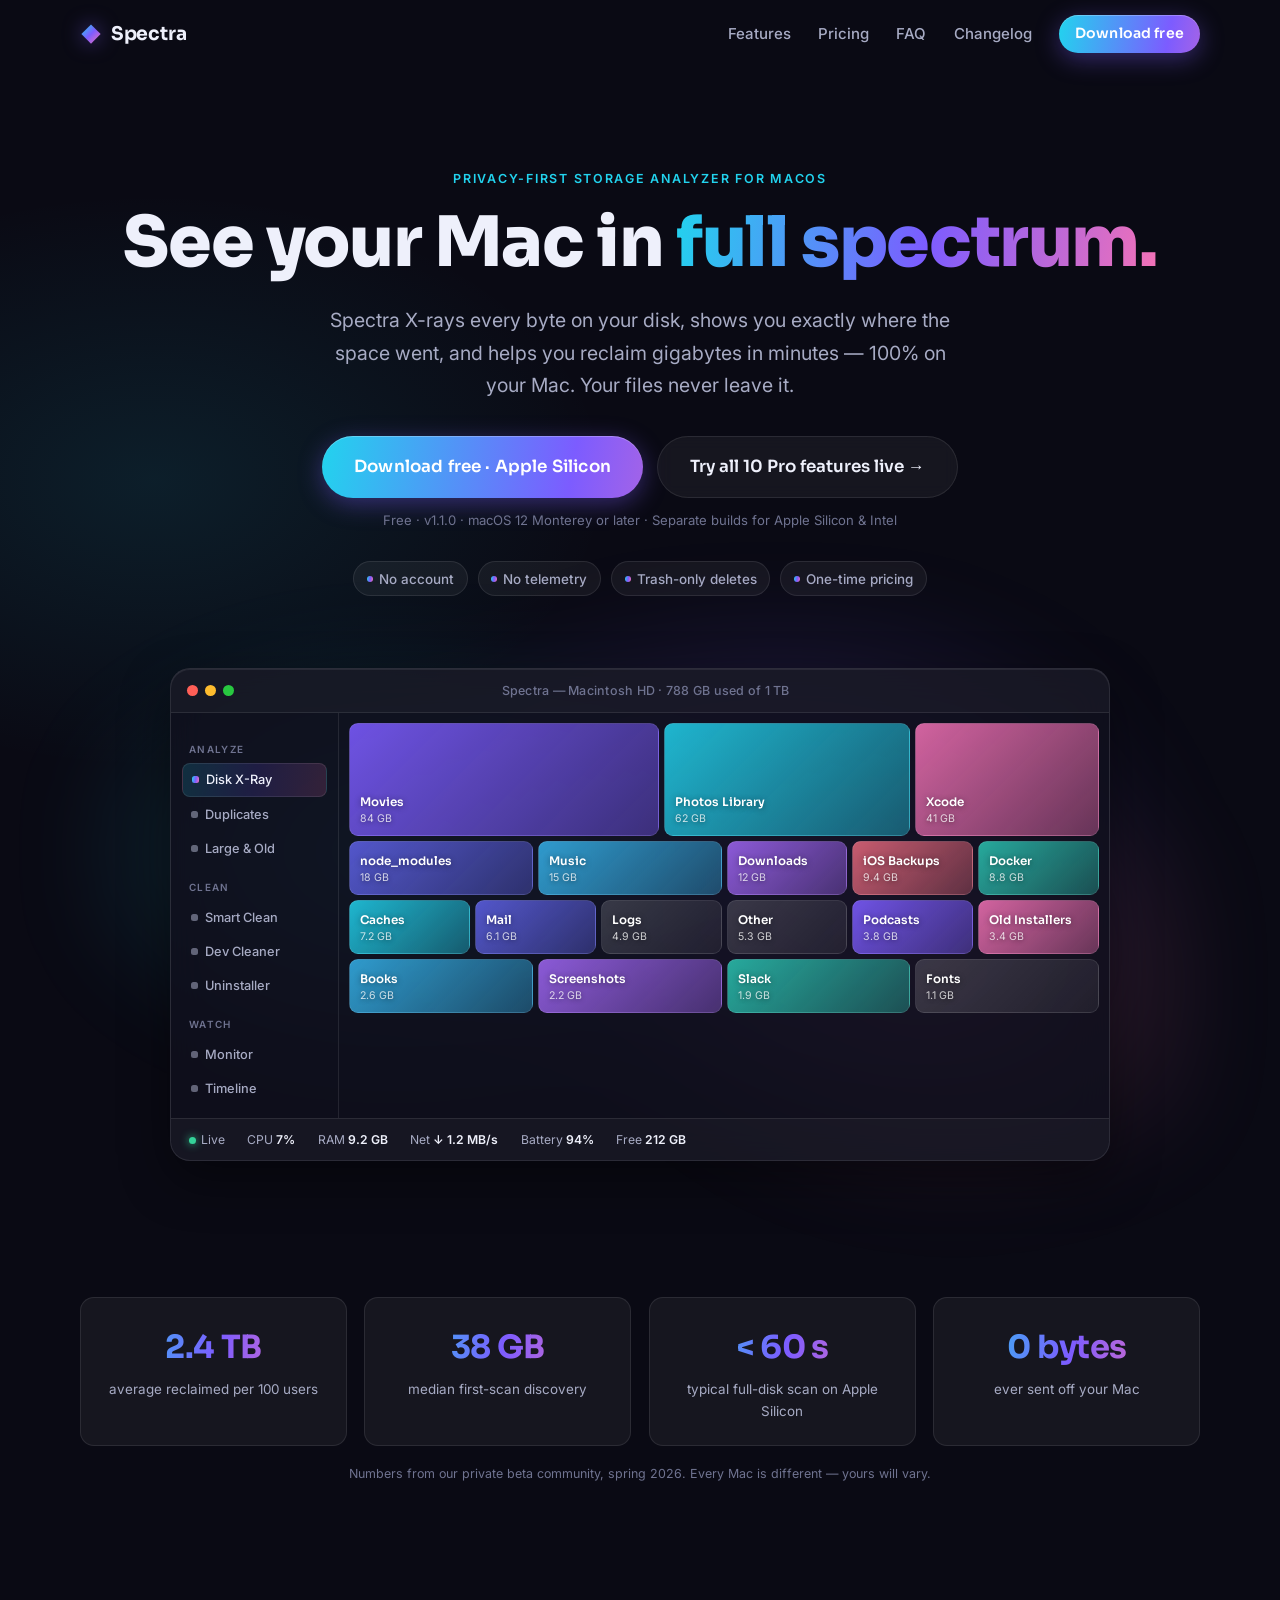
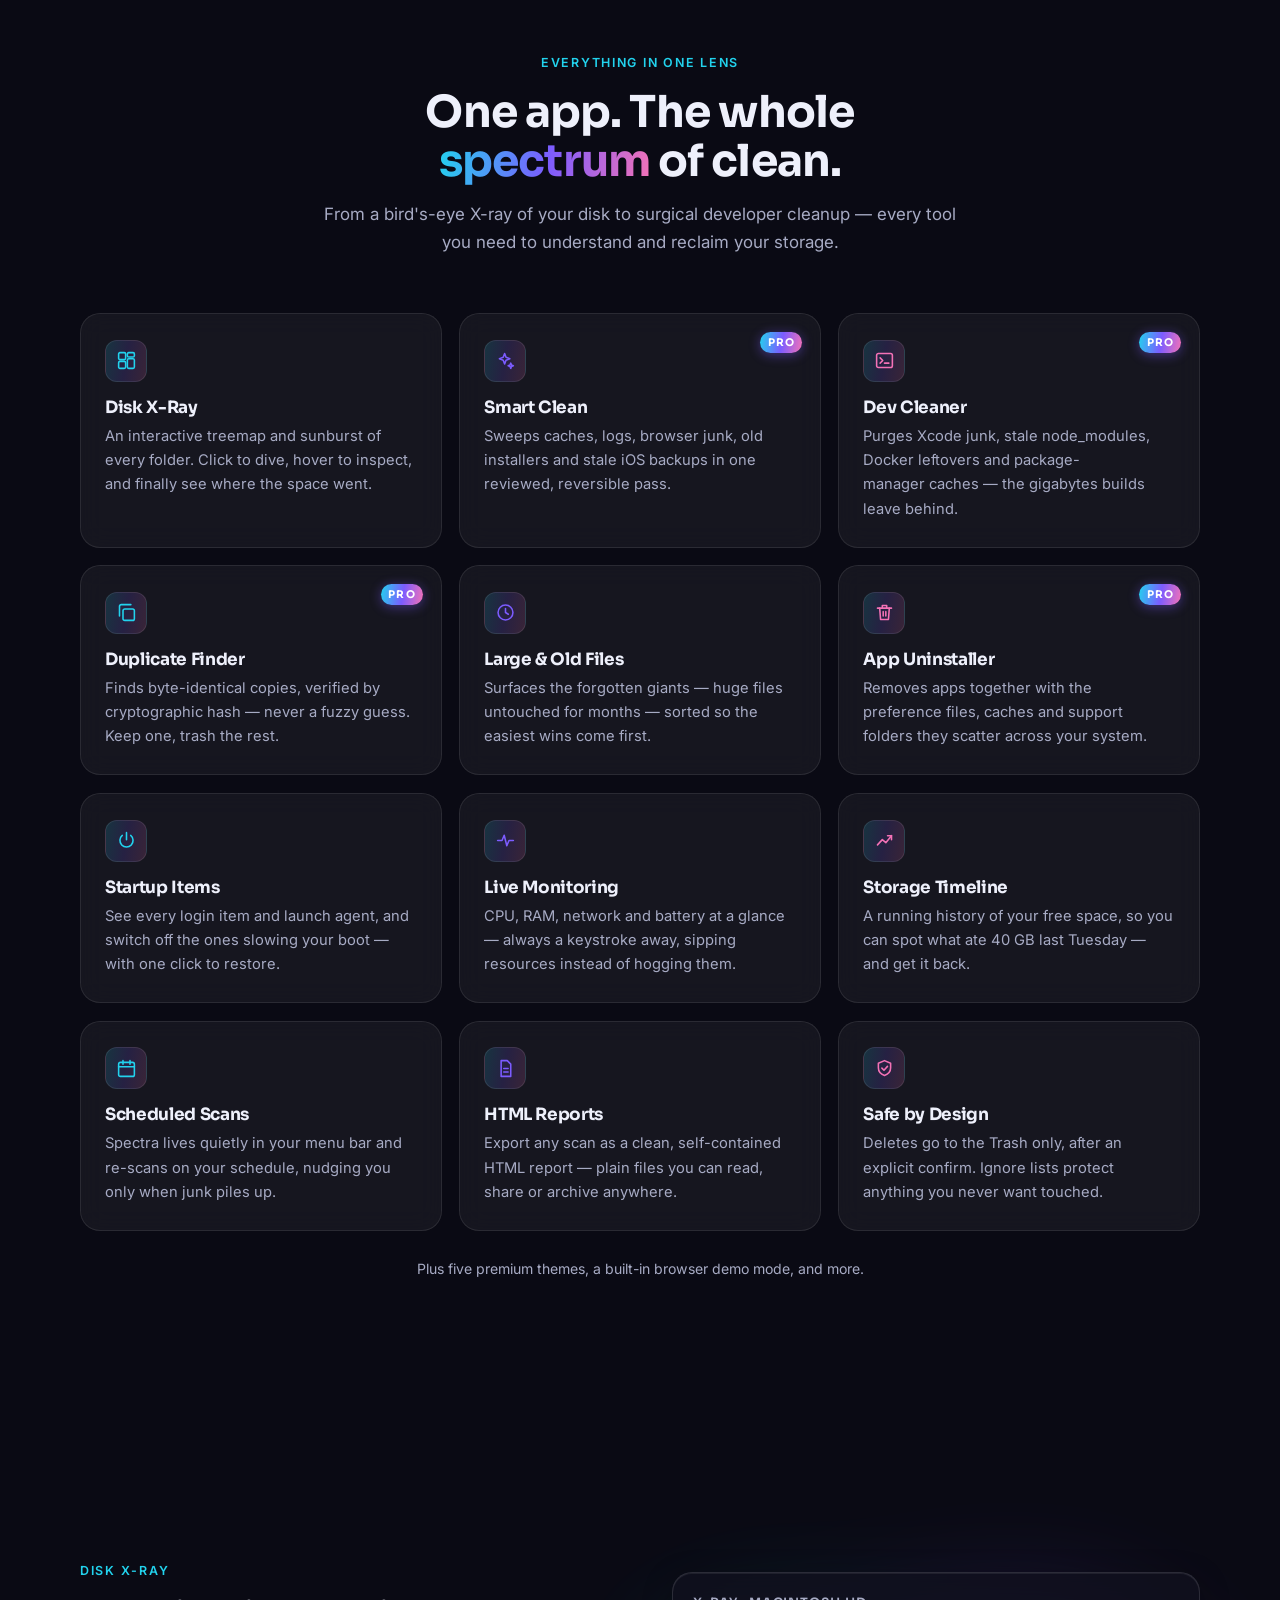
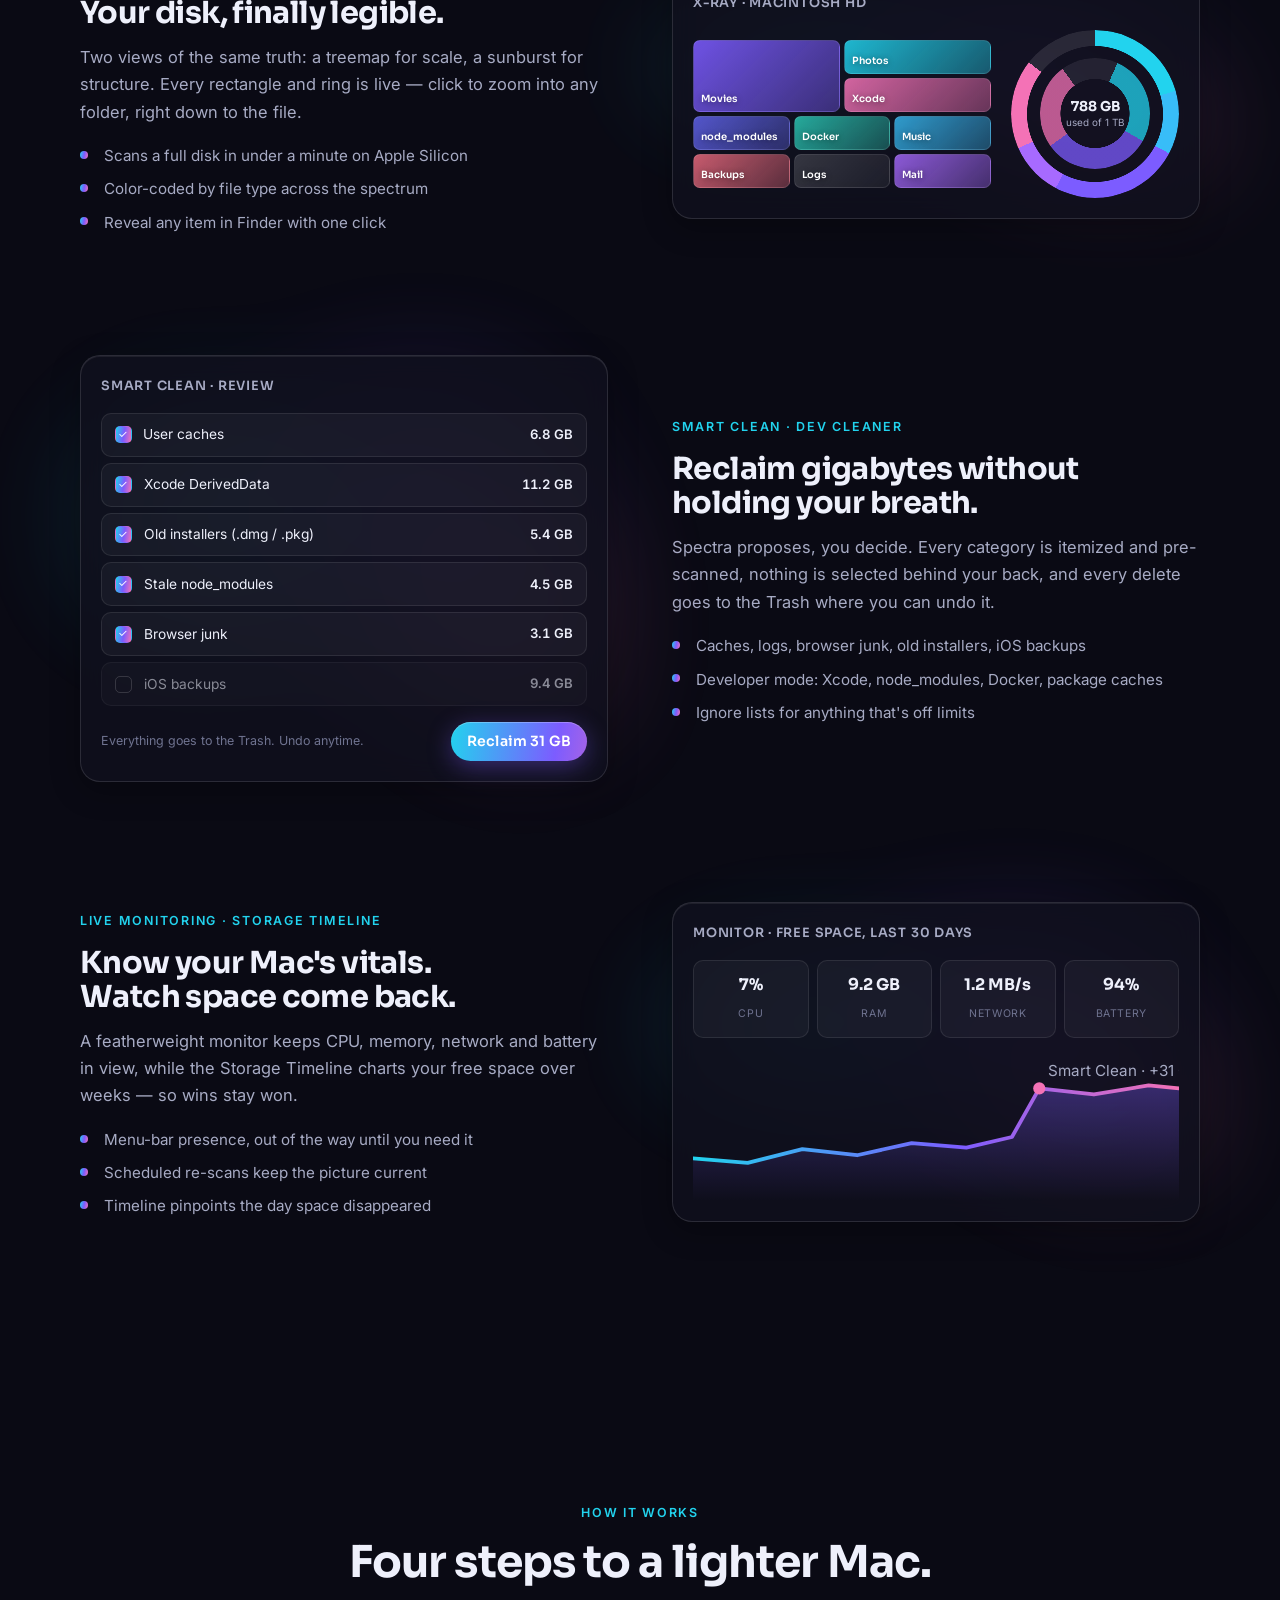
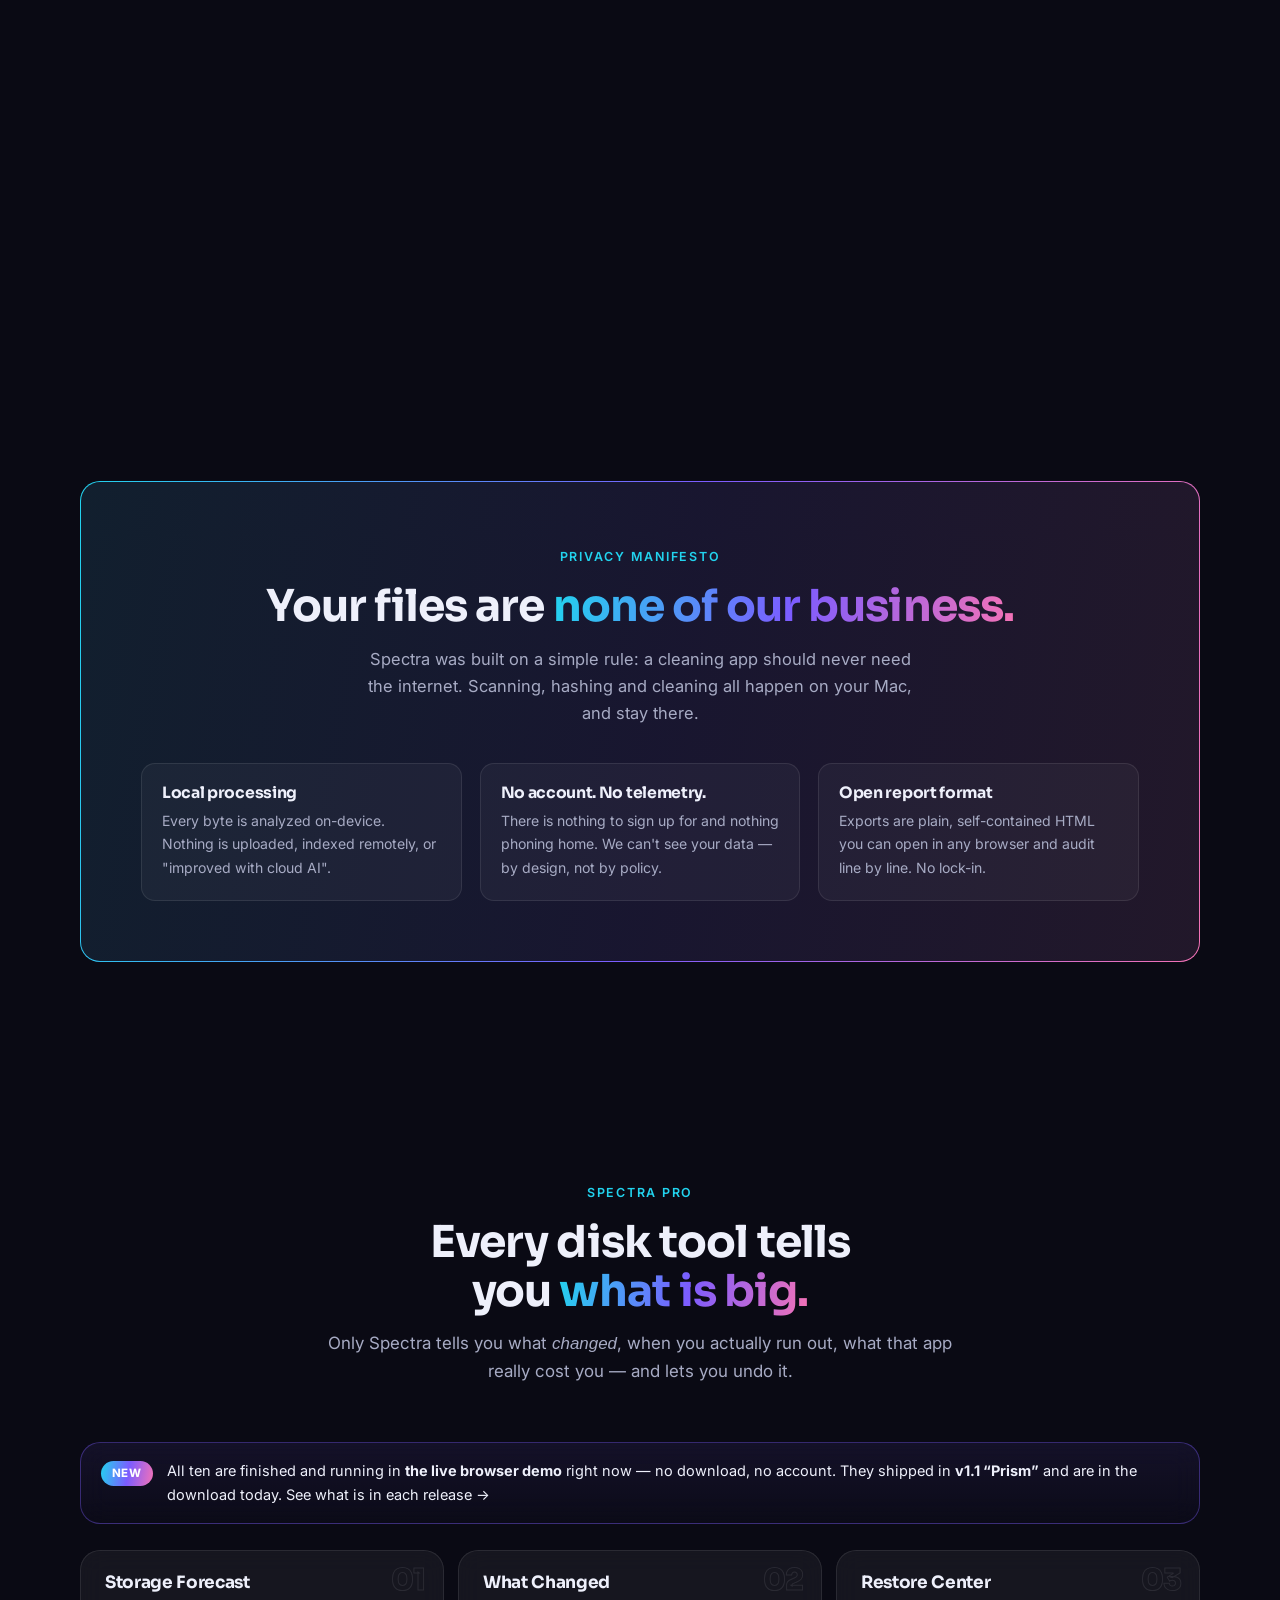
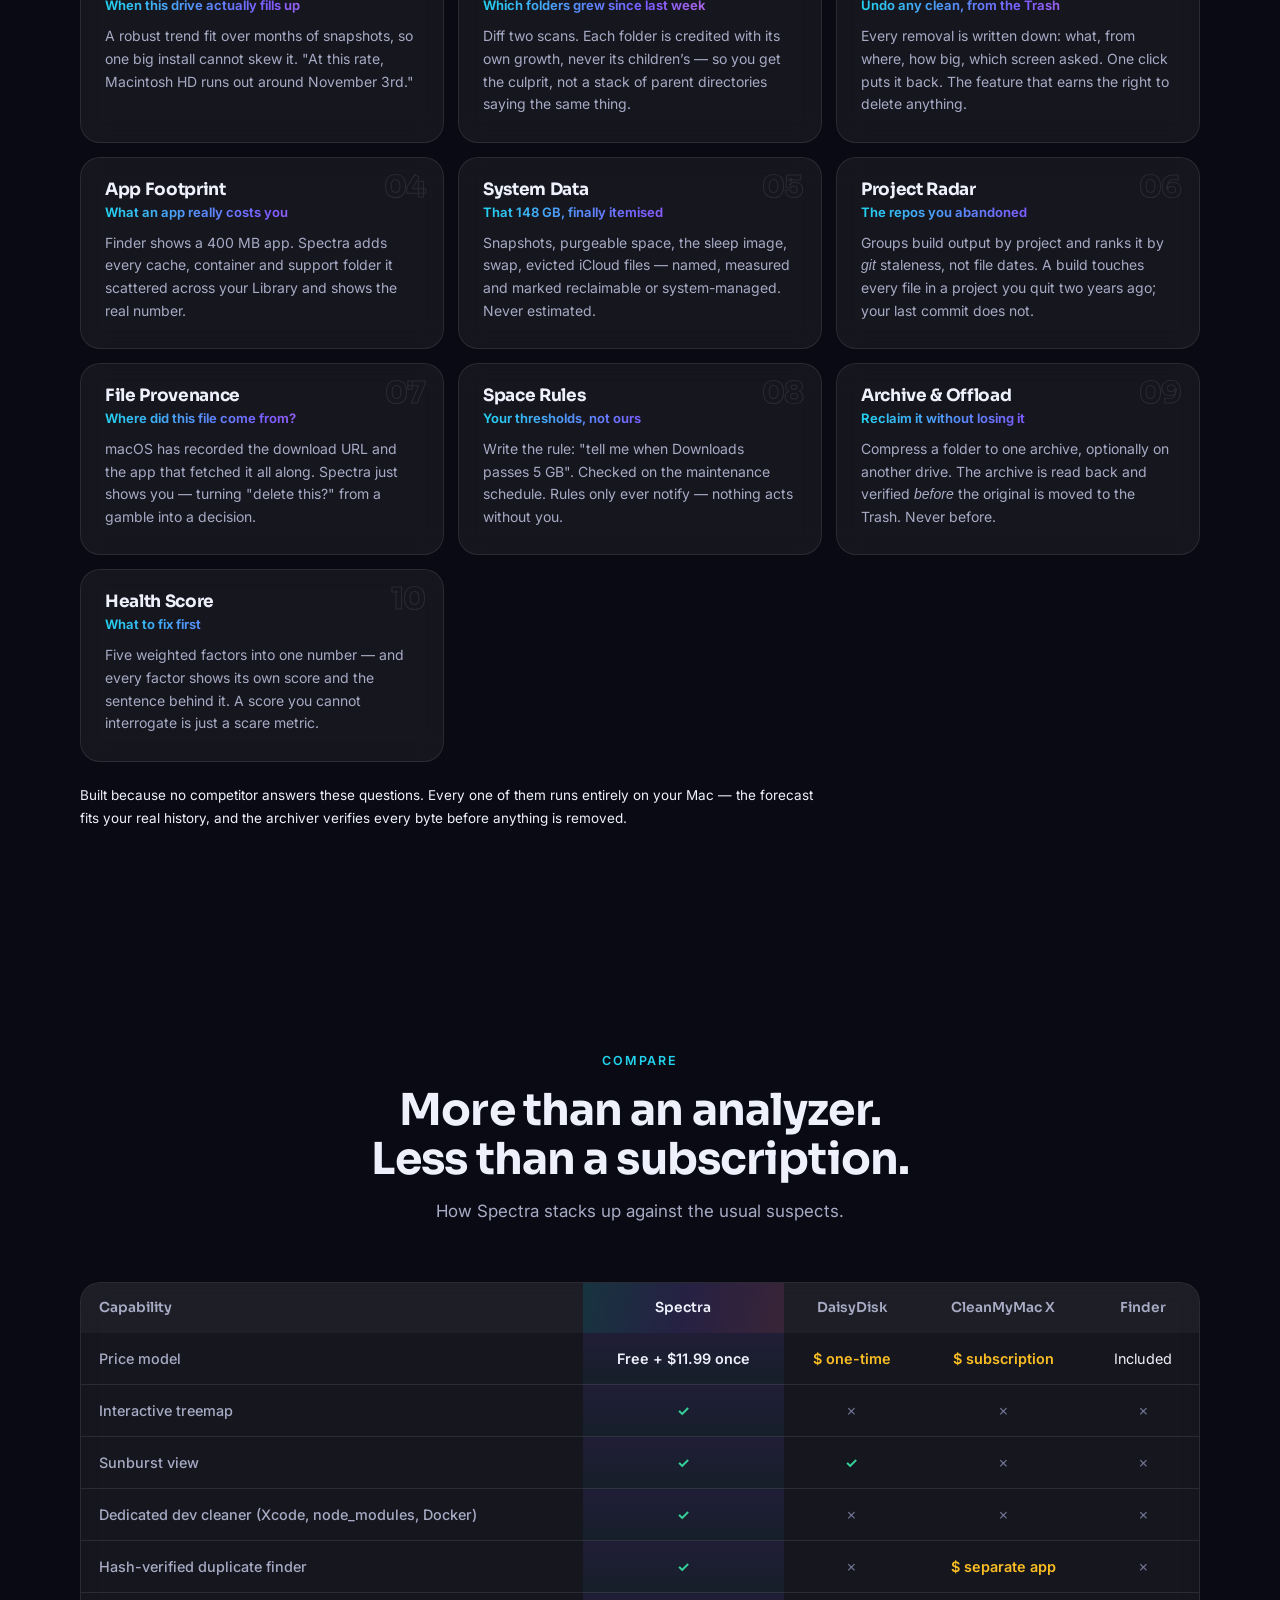
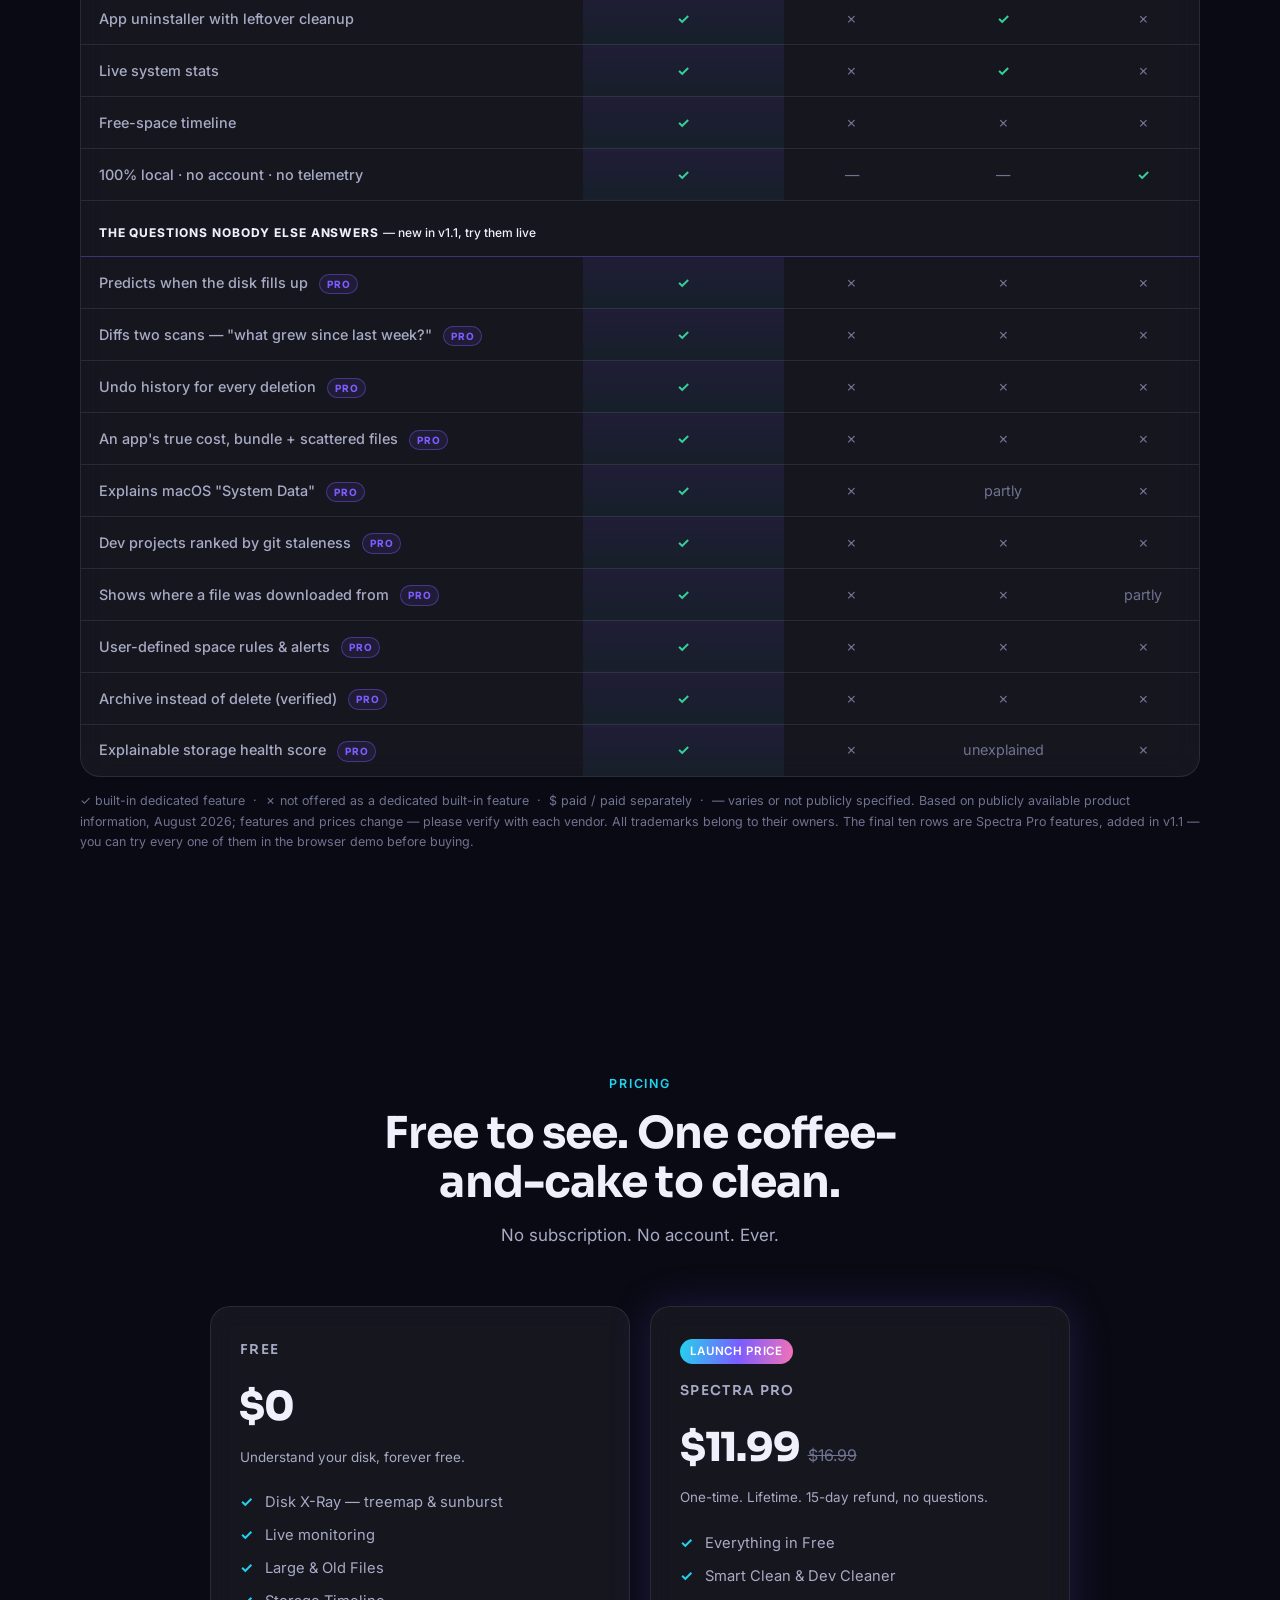
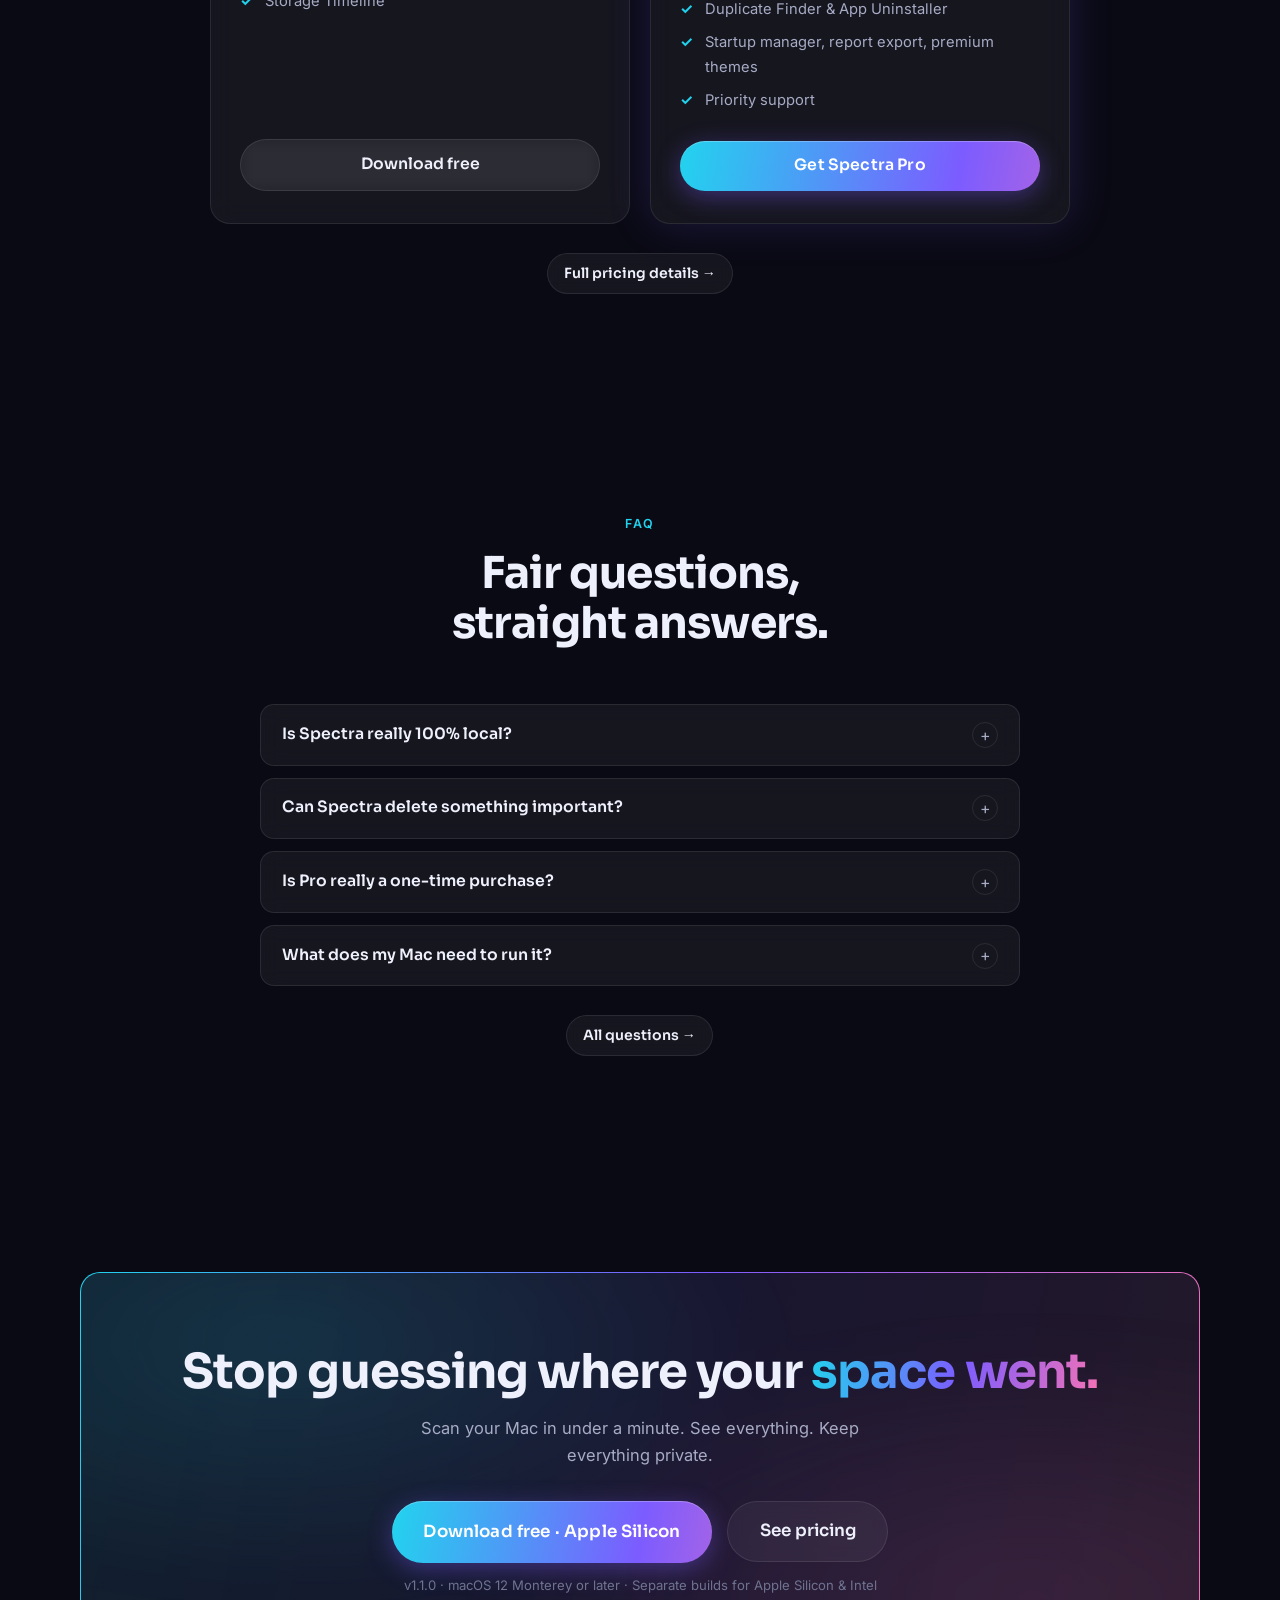
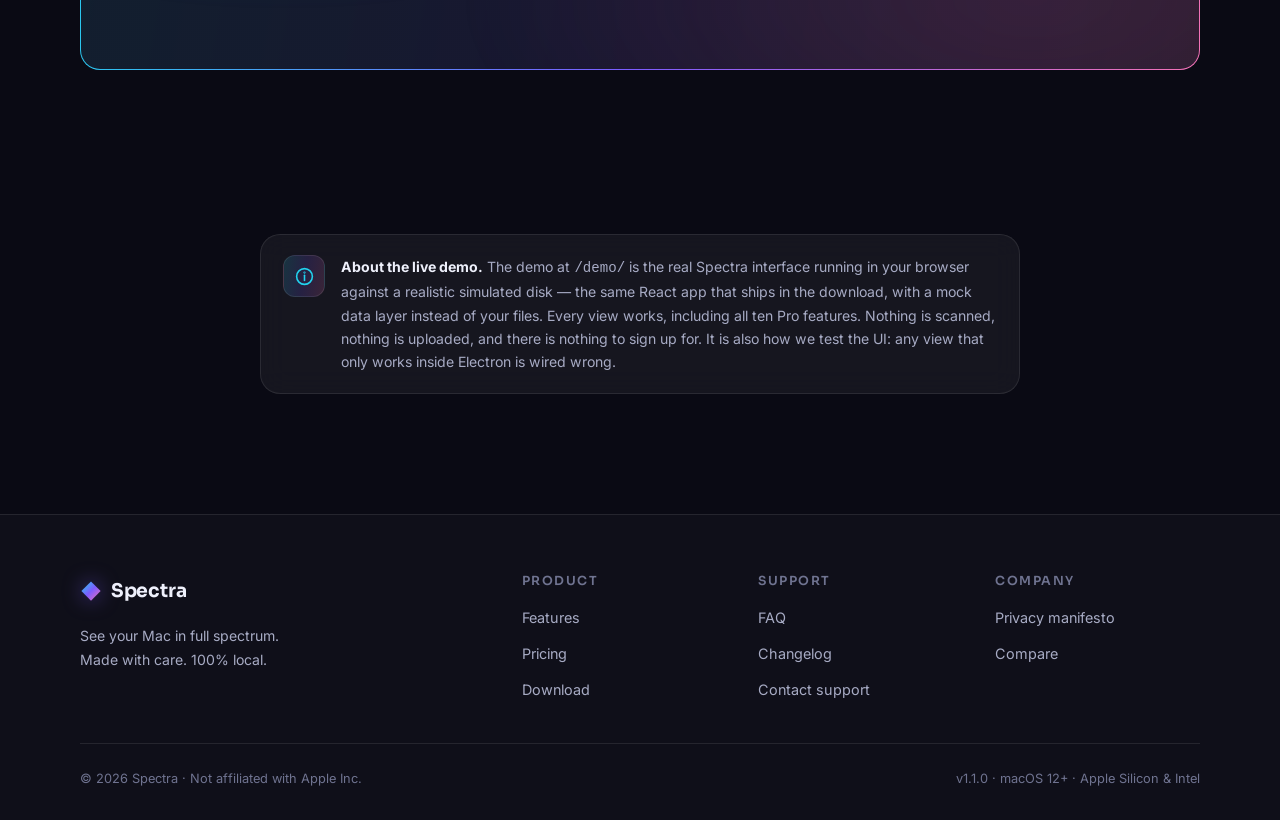
==== commit 62510750: "deploy: prashant1998gupta/Spectra-Mac-Scanner@a0080fd04ed9c454b7bb0d3c85d9a2b4bbef8430" ====
--- a/index.html
+++ b/index.html
@@ -414,6 +414,12 @@
               <p>Exports are plain, self-contained HTML you can open in any browser and audit line by line. No lock-in.</p>
             </div>
           </div>
+          <p class="manifesto-note" id="analytics-note" hidden>
+            One honest exception, on this website only — never in the app: we count page
+            views with <a href="https://www.goatcounter.com" rel="noopener">GoatCounter</a>,
+            an open-source counter with no cookies and no personal data, so we know which
+            pages actually help.
+          </p>
         </div>
       </div>
     </section>
--- a/assets/site.css
+++ b/assets/site.css
@@ -1166,6 +1166,19 @@
 .manifesto-point p {
   font-size: 0.88rem;
   color: var(--muted);
+}
+
+/* Revealed by site.js only while GoatCounter is armed — see initAnalytics(). */
+.manifesto-note {
+  margin-top: 1.1rem;
+  font-size: 0.82rem;
+  color: var(--muted);
+}
+
+.manifesto-note a {
+  color: var(--text);
+  text-decoration: underline;
+  text-underline-offset: 2px;
 }
 
 @media (max-width: 720px) {
